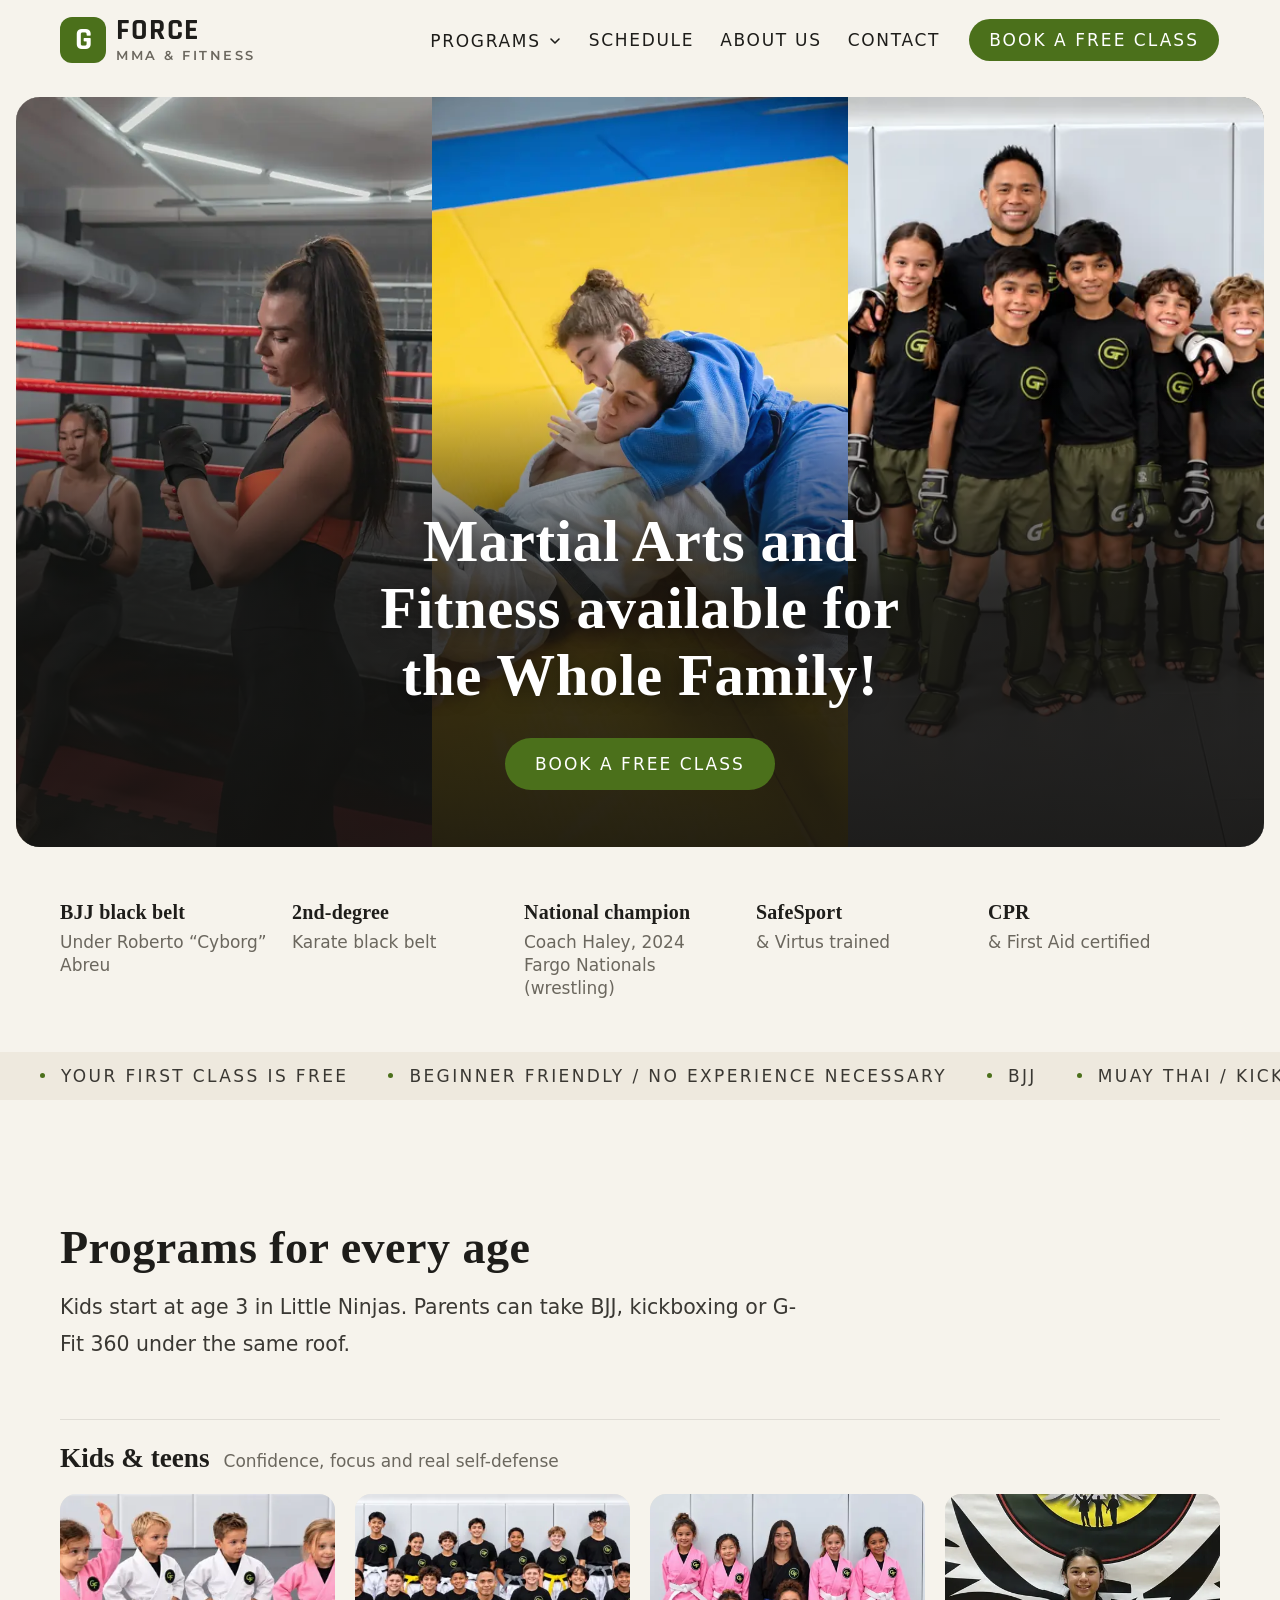
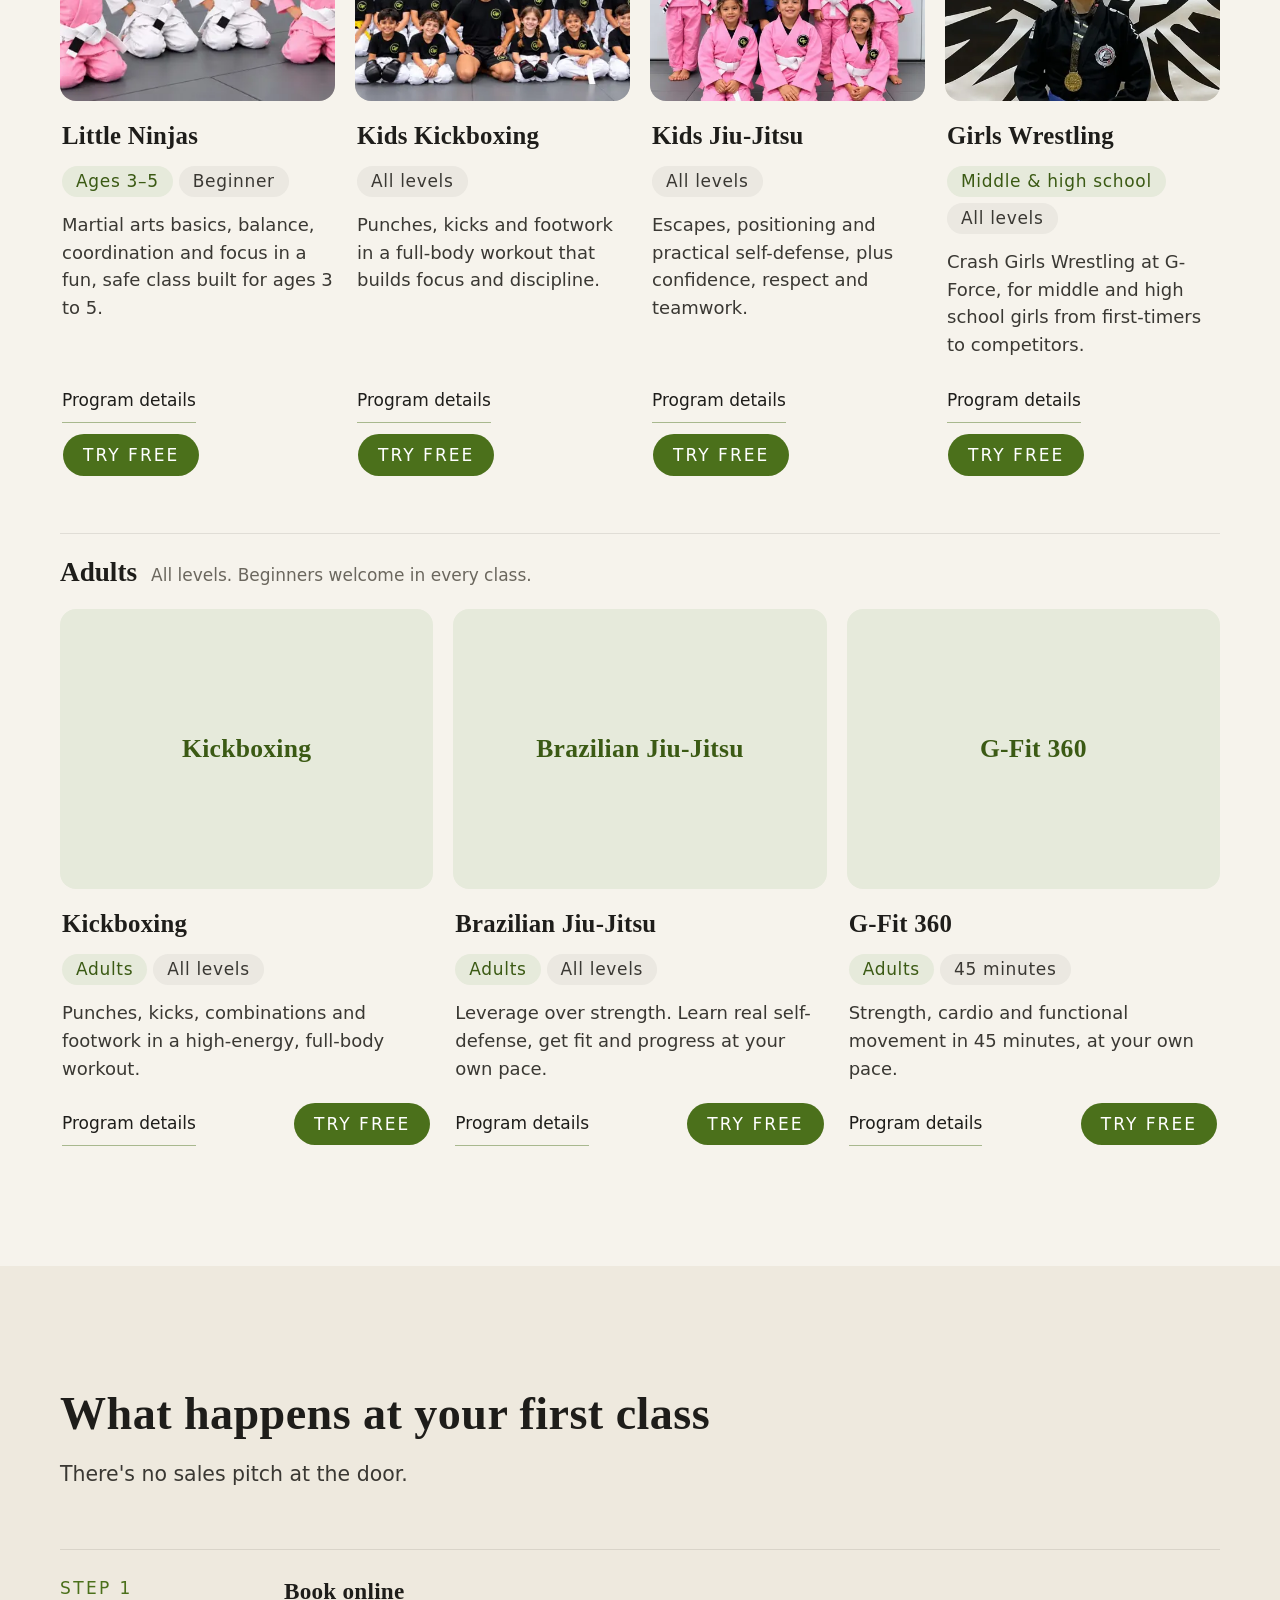
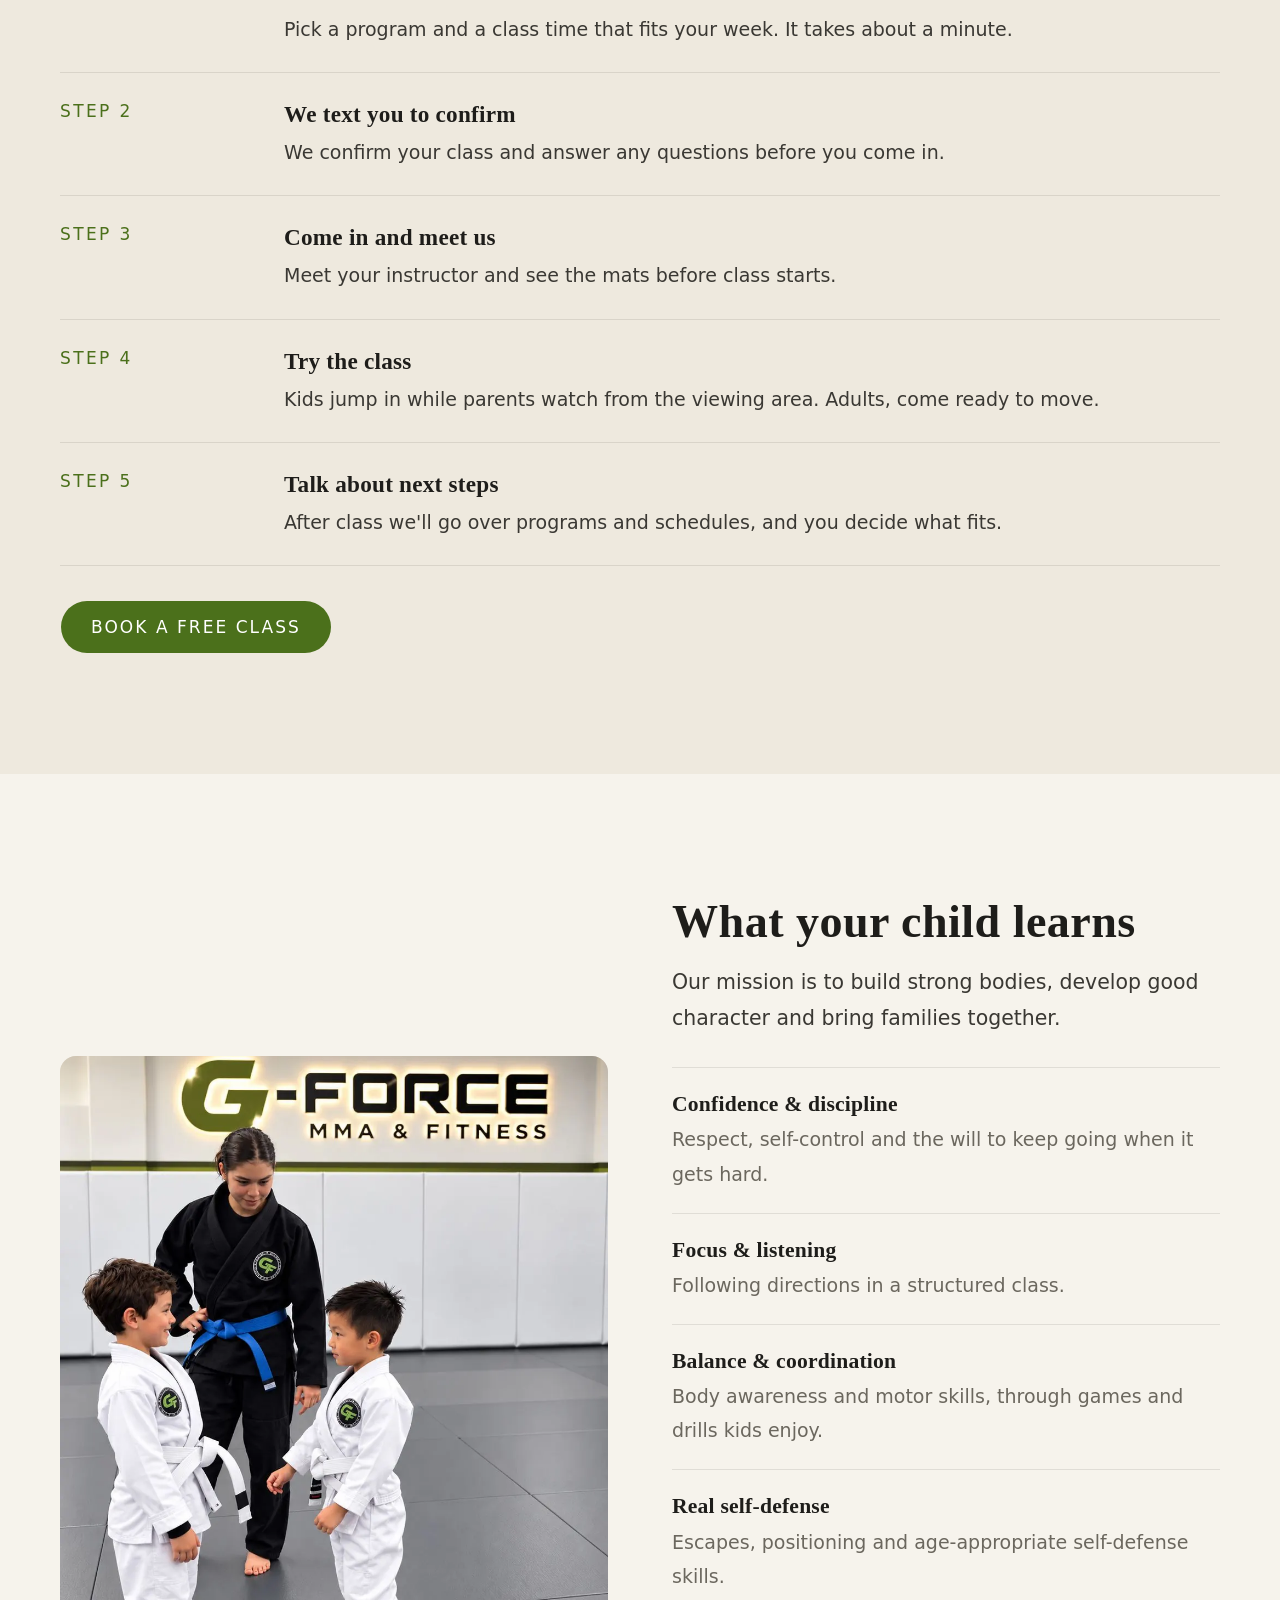
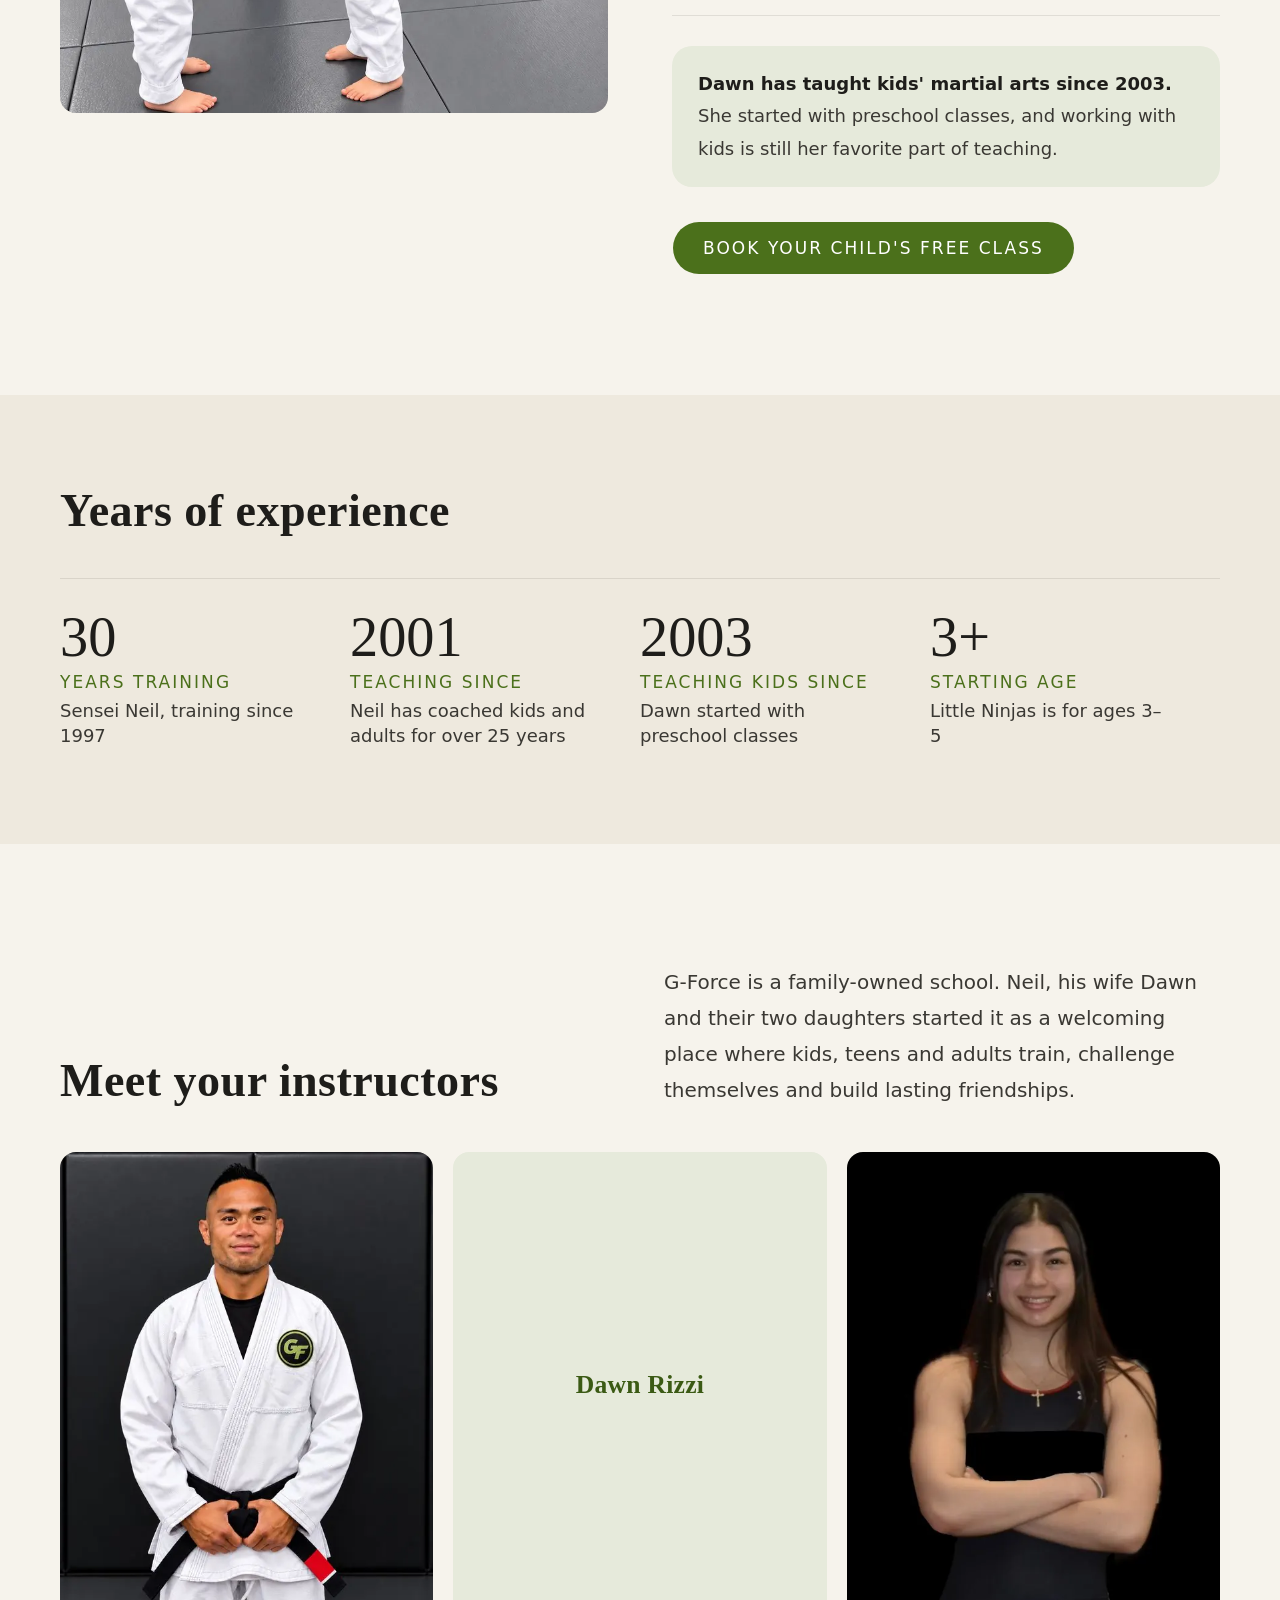
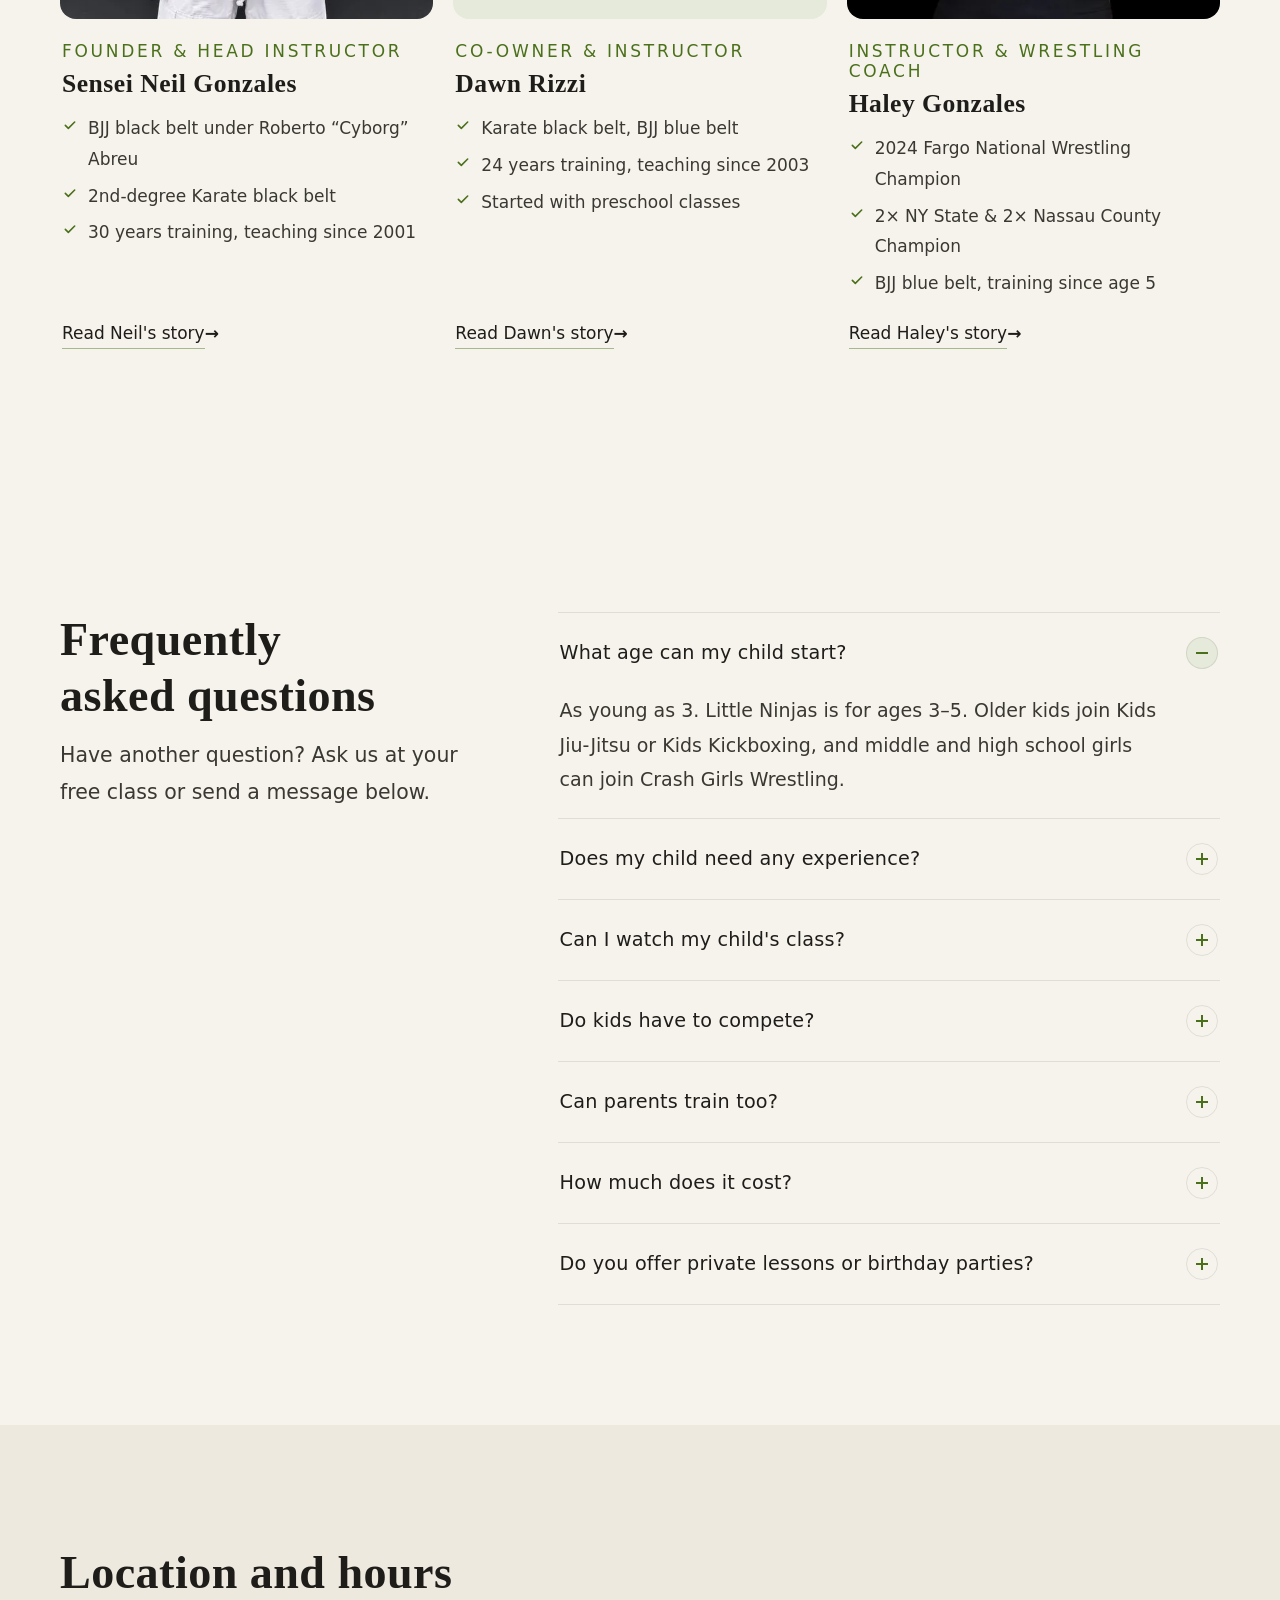
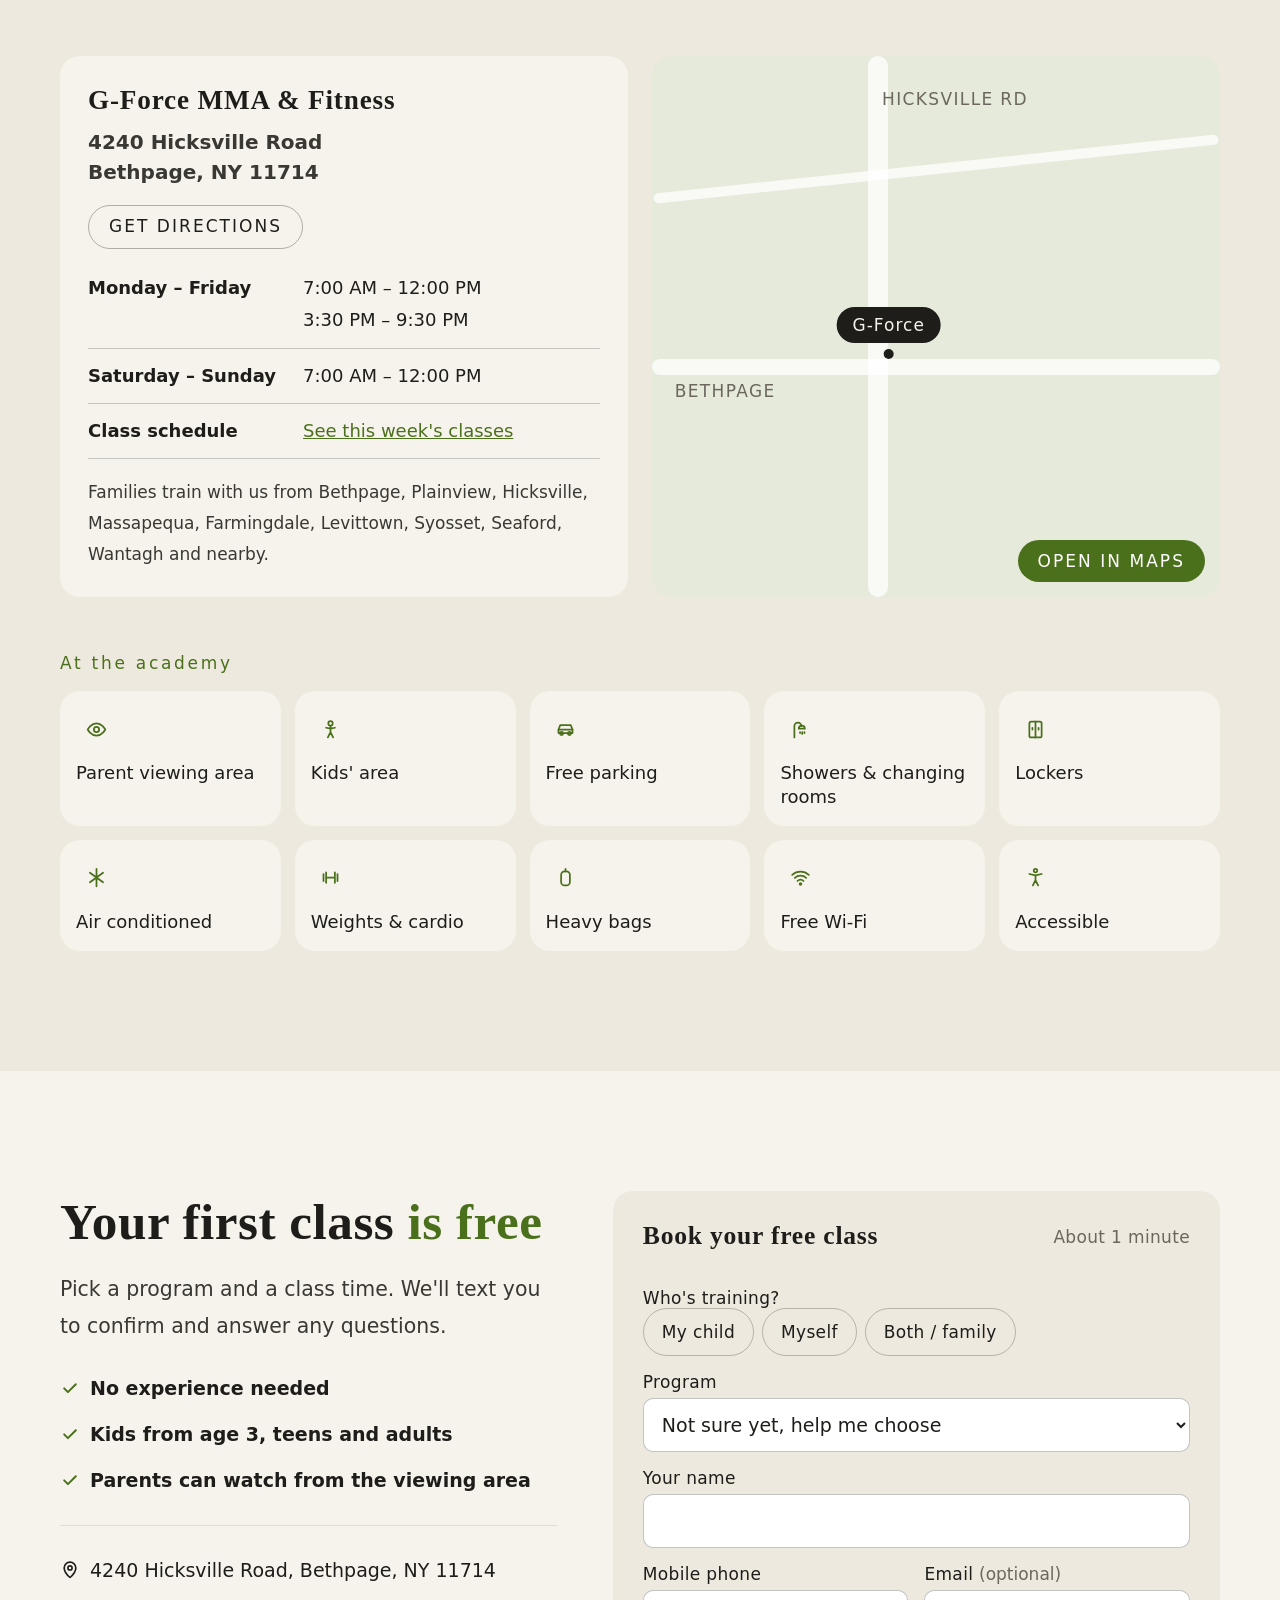
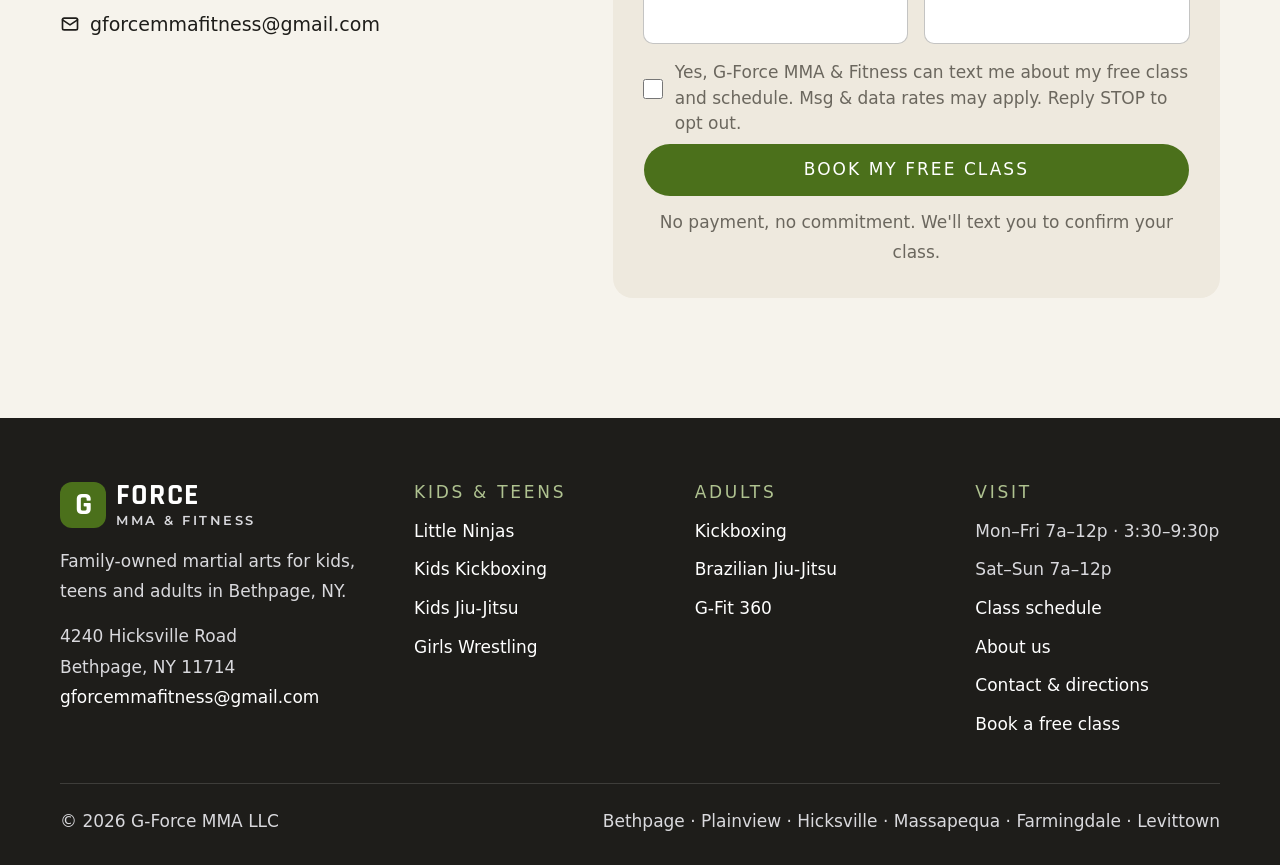
==== index.html @ d7112ade "G-Force soft launch Co-Authored-By: Claude Opus 5.5 <noreply@anthropic.com>" ====
<!doctype html>
<html lang="en"><head><meta charset="utf-8"><meta name="viewport" content="width=device-width,initial-scale=1,viewport-fit=cover">
<meta name="robots" content="noindex,nofollow">
<title>Martial Arts in Bethpage, NY for Kids &amp; Adults | G-Force MMA &amp; Fitness</title>
<meta name="description" content="Family-owned martial arts in Bethpage, NY. Kids&#x27; classes from age 3, girls&#x27; wrestling, and adult BJJ, kickboxing and G-Fit 360. Your first class is free.">
<link rel="canonical" href="https://g-forcemma.com/">
<meta property="og:type" content="website"><meta property="og:site_name" content="G-Force MMA &amp; Fitness">
<meta property="og:title" content="Martial Arts in Bethpage, NY for Kids &amp; Adults | G-Force MMA &amp; Fitness"><meta property="og:description" content="Family-owned martial arts in Bethpage, NY. Kids&#x27; classes from age 3, girls&#x27; wrestling, and adult BJJ, kickboxing and G-Fit 360. Your first class is free.">
<meta property="og:url" content="https://g-forcemma.com/"><meta property="og:image" content="https://g-forcemma.com/img/hero-kids-bjj.jpg">
<meta name="theme-color" content="#0B0B0C">
<link rel="preload" as="image" href="img/hero-family-kids.webp" imagesrcset="img/hero-family-kids-800.webp 800w, img/hero-family-kids.webp 1339w" imagesizes="(max-width: 900px) 100vw, 34vw" fetchpriority="high">
<link rel="preconnect" href="https://fonts.googleapis.com">
<link rel="preconnect" href="https://fonts.gstatic.com" crossorigin>
<link rel="stylesheet" href="https://fonts.googleapis.com/css2?family=Rajdhani:wght@700&family=Montserrat:wght@600&display=swap">
<link rel="preload" href="fonts/zen-kaku-gothic-new-400-latin.woff2" as="font" type="font/woff2" crossorigin>
<link rel="preload" href="fonts/shippori-mincho-600-latin.woff2" as="font" type="font/woff2" crossorigin>
<link rel="stylesheet" href="fonts.css">
<link rel="stylesheet" href="site.css">
<script>
window.GF_CONFIG = {
  formEndpoint: "", mailto: "gforcemmafitness@gmail.com",   // GoHighLevel inbound-webhook URL (or any POST endpoint). Empty = draft mode.
  ga4: "",            // e.g. "G-XXXXXXX"
  metaPixel: ""       // e.g. "123456789012345"
};
window.dataLayer = window.dataLayer || [];
</script>
<script type="application/ld+json">{"@context": "https://schema.org", "@type": "SportsActivityLocation", "@id": "https://g-forcemma.com/#business", "name": "G-Force MMA & Fitness", "legalName": "G-Force MMA LLC", "url": "https://g-forcemma.com/", "email": "gforcemmafitness@gmail.com", "address": {"@type": "PostalAddress", "streetAddress": "4240 Hicksville Road", "addressLocality": "Bethpage", "addressRegion": "NY", "postalCode": "11714", "addressCountry": "US"}, "openingHoursSpecification": [{"@type": "OpeningHoursSpecification", "dayOfWeek": ["Monday", "Tuesday", "Wednesday", "Thursday", "Friday"], "opens": "07:00", "closes": "12:00"}, {"@type": "OpeningHoursSpecification", "dayOfWeek": ["Monday", "Tuesday", "Wednesday", "Thursday", "Friday"], "opens": "15:30", "closes": "21:30"}, {"@type": "OpeningHoursSpecification", "dayOfWeek": ["Saturday", "Sunday"], "opens": "07:00", "closes": "12:00"}], "areaServed": ["Bethpage", "Plainview", "Hicksville", "Massapequa", "Farmingdale", "Levittown", "Syosset", "Seaford", "Wantagh", "Jericho"], "image": "https://g-forcemma.com/img/hero-kids-bjj.jpg", "description": "Family-owned martial arts in Bethpage, NY. Kids' classes from age 3, girls' wrestling, and adult BJJ, kickboxing and G-Fit 360. Your first class is free."}</script>
</head><body>
<a class="skip" href="#top">Skip to content</a>
<svg width="0" height="0" style="position:absolute" aria-hidden="true">
  <defs>
    <symbol id="i-pin" viewBox="0 0 24 24" fill="none" stroke="currentColor" stroke-width="2" stroke-linecap="round" stroke-linejoin="round"><path d="M12 21s-7-6.2-7-11.5A7 7 0 0 1 19 9.5C19 14.8 12 21 12 21z"/><circle cx="12" cy="9.5" r="2.5"/></symbol>
    <symbol id="i-phone" viewBox="0 0 24 24" fill="none" stroke="currentColor" stroke-width="2" stroke-linecap="round" stroke-linejoin="round"><path d="M5 4h4l2 5-2.5 1.5a11 11 0 0 0 5 5L15 13l5 2v4a2 2 0 0 1-2 2A16 16 0 0 1 3 6a2 2 0 0 1 2-2"/></symbol>
    <symbol id="i-check" viewBox="0 0 24 24" fill="none" stroke="currentColor" stroke-width="2.4" stroke-linecap="round" stroke-linejoin="round"><path d="M5 12.5l4.5 4.5L19 7.5"/></symbol>
    <symbol id="i-cam" viewBox="0 0 24 24" fill="none" stroke="currentColor" stroke-width="2" stroke-linecap="round" stroke-linejoin="round"><path d="M4 8h3l2-3h6l2 3h3v11H4z"/><circle cx="12" cy="13" r="3.5"/></symbol>
    <symbol id="i-family" viewBox="0 0 24 24" fill="none" stroke="currentColor" stroke-width="2" stroke-linecap="round" stroke-linejoin="round"><circle cx="7" cy="6" r="2.5"/><circle cx="17" cy="6" r="2.5"/><circle cx="12" cy="12" r="2"/><path d="M3 21v-5a4 4 0 0 1 8 0M13 21v-5a4 4 0 0 1 8 0M9.5 21v-2.5a2.5 2.5 0 0 1 5 0V21"/></symbol>
    <symbol id="i-child" viewBox="0 0 24 24" fill="none" stroke="currentColor" stroke-width="2" stroke-linecap="round" stroke-linejoin="round"><circle cx="12" cy="5" r="2.5"/><path d="M12 8v7M7 10l5 1 5-1M9 21l3-6 3 6"/></symbol>
    <symbol id="i-eye" viewBox="0 0 24 24" fill="none" stroke="currentColor" stroke-width="2" stroke-linecap="round" stroke-linejoin="round"><path d="M2 12s3.6-7 10-7 10 7 10 7-3.6 7-10 7S2 12 2 12z"/><circle cx="12" cy="12" r="3"/></symbol>
    <symbol id="i-car" viewBox="0 0 24 24" fill="none" stroke="currentColor" stroke-width="2" stroke-linecap="round" stroke-linejoin="round"><path d="M4 16v-4l2-5h12l2 5v4z"/><path d="M4 12h16"/><circle cx="7.5" cy="16.5" r="1.8"/><circle cx="16.5" cy="16.5" r="1.8"/></symbol>
    <symbol id="i-shield" viewBox="0 0 24 24" fill="none" stroke="currentColor" stroke-width="2" stroke-linecap="round" stroke-linejoin="round"><path d="M12 3l8 3v6c0 5-3.5 8-8 9-4.5-1-8-4-8-9V6z"/><path d="M8.5 12l2.5 2.5 4.5-5"/></symbol>
    <symbol id="i-target" viewBox="0 0 24 24" fill="none" stroke="currentColor" stroke-width="2" stroke-linecap="round" stroke-linejoin="round"><circle cx="12" cy="12" r="8.5"/><circle cx="12" cy="12" r="4.5"/><circle cx="12" cy="12" r="1"/></symbol>
    <symbol id="i-balance" viewBox="0 0 24 24" fill="none" stroke="currentColor" stroke-width="2" stroke-linecap="round" stroke-linejoin="round"><circle cx="12" cy="4.5" r="2"/><path d="M12 7v7M4 10h16M8 21l4-7 4 7"/></symbol>
    <symbol id="i-star" viewBox="0 0 24 24" fill="none" stroke="currentColor" stroke-width="2" stroke-linecap="round" stroke-linejoin="round"><path d="M12 3.5l2.6 5.3 5.9.9-4.3 4.1 1 5.8L12 16.8l-5.2 2.8 1-5.8-4.3-4.1 5.9-.9z"/></symbol>
    <symbol id="i-shower" viewBox="0 0 24 24" fill="none" stroke="currentColor" stroke-width="2" stroke-linecap="round" stroke-linejoin="round"><path d="M5 21V8a4 4 0 0 1 8 0"/><path d="M10 11h7a0 0 0 0 1 0 0 3.5 3.5 0 0 0-7 0z"/><path d="M11.5 15v1M14 15v2M16.5 15v1"/></symbol>
    <symbol id="i-snow" viewBox="0 0 24 24" fill="none" stroke="currentColor" stroke-width="2" stroke-linecap="round" stroke-linejoin="round"><path d="M12 2v20M4.5 6.5l15 11M19.5 6.5l-15 11"/></symbol>
    <symbol id="i-wifi" viewBox="0 0 24 24" fill="none" stroke="currentColor" stroke-width="2" stroke-linecap="round" stroke-linejoin="round"><path d="M2.5 9a14 14 0 0 1 19 0M5.5 12.5a9.5 9.5 0 0 1 13 0M8.5 16a5 5 0 0 1 7 0"/><circle cx="12" cy="19.5" r="1"/></symbol>
    <symbol id="i-dumbbell" viewBox="0 0 24 24" fill="none" stroke="currentColor" stroke-width="2" stroke-linecap="round" stroke-linejoin="round"><path d="M7 12h10M4 8v8M7 6v12M17 6v12M20 8v8"/></symbol>
    <symbol id="i-bag" viewBox="0 0 24 24" fill="none" stroke="currentColor" stroke-width="2" stroke-linecap="round" stroke-linejoin="round"><path d="M12 2v3"/><rect x="7" y="5" width="10" height="16" rx="4"/></symbol>
    <symbol id="i-lock" viewBox="0 0 24 24" fill="none" stroke="currentColor" stroke-width="2" stroke-linecap="round" stroke-linejoin="round"><rect x="5" y="3" width="14" height="18" rx="2"/><path d="M12 3v18M8.5 10v2M15.5 10v2"/></symbol>
    <symbol id="i-access" viewBox="0 0 24 24" fill="none" stroke="currentColor" stroke-width="2" stroke-linecap="round" stroke-linejoin="round"><circle cx="12" cy="4" r="2"/><path d="M5 8l7 1.5L19 8M12 9.5V15l-3 6M12 15l3 6"/></symbol>
    <symbol id="i-menu" viewBox="0 0 24 24" fill="none" stroke="currentColor" stroke-width="2" stroke-linecap="round"><path d="M4 7h16M4 12h16M4 17h16"/></symbol>
    <symbol id="i-arrow" viewBox="0 0 24 24" fill="none" stroke="currentColor" stroke-width="2.2" stroke-linecap="round" stroke-linejoin="round"><path d="M5 12h14M13 6l6 6-6 6"/></symbol>
  <symbol id="i-chev" viewBox="0 0 24 24" fill="none" stroke="currentColor" stroke-width="2.4" stroke-linecap="round" stroke-linejoin="round"><path d="M6 9l6 6 6-6"/></symbol>
    <symbol id="i-mail" viewBox="0 0 24 24" fill="none" stroke="currentColor" stroke-width="2" stroke-linecap="round" stroke-linejoin="round"><rect x="3" y="5" width="18" height="14" rx="2"/><path d="M3 7l9 6 9-6"/></symbol>
  </defs>
</svg>
<header class="hdr">
  <div class="wrap">
    <a class="logo" href="index.html" aria-label="G-Force MMA &amp; Fitness home">
      <span class="g" aria-hidden="true">G</span>
      <span class="wm"><b>FORCE</b><small>MMA &amp; FITNESS</small></span>
    </a>
    <nav class="nav" aria-label="Main" id="mainnav">
      <div class="dd">
        <button type="button" class="dd-btn" aria-expanded="false">Programs <svg aria-hidden="true"><use href="#i-chev"/></svg></button>
        <div class="dd-menu">
          <div><p class="dd-h">Kids &amp; teens</p><a href="little-ninjas.html">Little Ninjas</a><a href="kids-kickboxing.html">Kids Kickboxing</a><a href="kids-jiu-jitsu.html">Kids Jiu-Jitsu</a><a href="girls-wrestling.html">Girls Wrestling</a></div>
          <div><p class="dd-h">Adults</p><a href="kickboxing.html">Kickboxing</a><a href="jiu-jitsu.html">Brazilian Jiu-Jitsu</a><a href="g-fit-360.html">G-Fit 360</a></div>
        </div>
      </div>
      <a href="schedule.html">Schedule</a><a href="about.html">About Us</a><a href="contact.html">Contact</a>
    </nav>
    <a class="btn btn-primary btn-sm hdr-cta" href="#book">Book a Free Class</a>
    <button class="menu-btn" type="button" aria-label="Open menu" aria-expanded="false" aria-controls="mainnav" id="menuBtn"><svg aria-hidden="true"><use href="#i-menu"/></svg></button>
  </div>
</header>
<main id="top">

<section class="fam-hero" aria-labelledby="h1">
  <div class="fam-panels">
    <div class="photo has-img fam-panel"><picture><source type="image/webp" srcset="img/hero-placeholder-boxing-800.webp 800w, img/hero-placeholder-boxing.webp 1200w" sizes="(max-width: 900px) 50vw, 34vw"><img src="img/hero-placeholder-boxing.jpg" alt="Two women putting on boxing gloves in a boxing ring" style="object-position:center 25%" decoding="async" width="1200" height="1654"></picture></div>
    <div class="photo has-img fam-panel"><picture><source type="image/webp" srcset="img/hero-placeholder-bjj-800.webp 800w, img/hero-placeholder-bjj.webp 1200w" sizes="(max-width: 900px) 50vw, 34vw"><img src="img/hero-placeholder-bjj.jpg" alt="A man and a woman in gis grappling on the mat" style="object-position:center 30%" decoding="async" width="1200" height="1798"></picture></div>
    <div class="photo has-img fam-panel fam-kids"><picture><source type="image/webp" srcset="img/hero-family-kids-800.webp 800w, img/hero-family-kids.webp 1339w" sizes="(max-width: 900px) 100vw, 34vw"><img src="img/hero-family-kids.jpg" alt="Kids in gloves and shin guards lined up with Sensei Neil" fetchpriority="high" decoding="async" width="1339" height="1174"></picture></div>
  </div>
  <div class="fam-copy">
    <h1 id="h1">Martial Arts and Fitness available for the Whole Family!</h1>
    <a class="btn btn-primary" href="#book">Book a free class</a>
  </div>
</section>

<section class="v-cred" aria-label="Instructor credentials">
  <div class="wrap"><ul><li><b>BJJ black belt</b><span>Under Roberto “Cyborg” Abreu</span></li><li><b>2nd-degree</b><span>Karate black belt</span></li><li><b>National champion</b><span>Coach Haley, 2024 Fargo Nationals (wrestling)</span></li><li><b>SafeSport</b><span>&amp; Virtus trained</span></li><li><b>CPR</b><span>&amp; First Aid certified</span></li></ul></div>
</section>
<div class="tick" role="region" aria-label="Highlights"><div class="tick-track"><div class="tick-run"><span class="tick-i">Your First Class is Free</span><span class="tick-i">Beginner Friendly / No Experience Necessary</span><span class="tick-i">BJJ</span><span class="tick-i">Muay Thai / Kickboxing</span><span class="tick-i">Wrestling</span><span class="tick-i">Pre-school Programs</span><span class="tick-i">Self-Defense</span><span class="tick-i">Anti-Bullying</span><span class="tick-i">Family-owned in Bethpage</span><span class="tick-i">4240 Hicksville Road NY</span></div><div class="tick-run" aria-hidden="true"><span class="tick-i">Your First Class is Free</span><span class="tick-i">Beginner Friendly / No Experience Necessary</span><span class="tick-i">BJJ</span><span class="tick-i">Muay Thai / Kickboxing</span><span class="tick-i">Wrestling</span><span class="tick-i">Pre-school Programs</span><span class="tick-i">Self-Defense</span><span class="tick-i">Anti-Bullying</span><span class="tick-i">Family-owned in Bethpage</span><span class="tick-i">4240 Hicksville Road NY</span></div></div></div>

<section id="programs" aria-labelledby="programs-h">
  <div class="wrap">
    <div class="sec-head"><h2 id="programs-h">Programs for every age</h2>
      <p class="lede">Kids start at age 3 in Little Ninjas. Parents can take BJJ, kickboxing or G-Fit 360 under the same roof.</p></div>
    <div class="group-h" id="kids"><h3>Kids &amp; teens</h3><p>Confidence, focus and real self-defense</p></div>
    <div class="grid g4"><article class="card">
  <a class="card-media" href="little-ninjas.html" tabindex="-1" aria-hidden="true"><div class="photo has-img "><picture><source type="image/webp" srcset="img/little-ninjas-480.webp 480w, img/little-ninjas.webp 900w" sizes="(max-width: 600px) 100vw, (max-width: 1080px) 50vw, 25vw"><img src="img/little-ninjas.jpg" alt="Little Ninjas students, ages 3 to 5, kneeling on the mat" style="object-position:center" loading="lazy" decoding="async" width="900" height="528"></picture></div></a>
  <div class="body">
    <h3 class="card-h"><a href="little-ninjas.html">Little Ninjas</a></h3>
    <div class="chips"><span class="chip">Ages 3–5</span><span class="chip alt">Beginner</span></div>
    <p>Martial arts basics, balance, coordination and focus in a fun, safe class built for ages 3 to 5.</p>
    <div class="cfoot"><a class="more" href="little-ninjas.html">Program details</a><a class="btn btn-primary btn-sm" href="#book" data-program="little-ninjas">Try free</a></div>
  </div>
</article><article class="card">
  <a class="card-media" href="kids-kickboxing.html" tabindex="-1" aria-hidden="true"><div class="photo has-img "><picture><source type="image/webp" srcset="img/kids-kickboxing-480.webp 480w, img/kids-kickboxing.webp 800w" sizes="(max-width: 600px) 100vw, (max-width: 1080px) 50vw, 25vw"><img src="img/kids-kickboxing.jpg" alt="Kids kickboxing class with gloves, posing with their instructors" style="object-position:center" loading="lazy" decoding="async" width="800" height="505"></picture></div></a>
  <div class="body">
    <h3 class="card-h"><a href="kids-kickboxing.html">Kids Kickboxing</a></h3>
    <div class="chips"><span class="chip alt">All levels</span></div>
    <p>Punches, kicks and footwork in a full-body workout that builds focus and discipline.</p>
    <div class="cfoot"><a class="more" href="kids-kickboxing.html">Program details</a><a class="btn btn-primary btn-sm" href="#book" data-program="kids-kickboxing">Try free</a></div>
  </div>
</article><article class="card">
  <a class="card-media" href="kids-jiu-jitsu.html" tabindex="-1" aria-hidden="true"><div class="photo has-img "><picture><source type="image/webp" srcset="img/kids-jiu-jitsu-480.webp 480w, img/kids-jiu-jitsu.webp 800w" sizes="(max-width: 600px) 100vw, (max-width: 1080px) 50vw, 25vw"><img src="img/kids-jiu-jitsu.jpg" alt="Girls&#x27; kids jiu-jitsu class in pink gis with their instructor" style="object-position:center 35%" loading="lazy" decoding="async" width="800" height="756"></picture></div></a>
  <div class="body">
    <h3 class="card-h"><a href="kids-jiu-jitsu.html">Kids Jiu-Jitsu</a></h3>
    <div class="chips"><span class="chip alt">All levels</span></div>
    <p>Escapes, positioning and practical self-defense, plus confidence, respect and teamwork.</p>
    <div class="cfoot"><a class="more" href="kids-jiu-jitsu.html">Program details</a><a class="btn btn-primary btn-sm" href="#book" data-program="kids-jiu-jitsu">Try free</a></div>
  </div>
</article><article class="card">
  <a class="card-media" href="girls-wrestling.html" tabindex="-1" aria-hidden="true"><div class="photo has-img "><picture><source type="image/webp" srcset="img/haley-medal-480.webp 480w, img/haley-medal.webp 800w" sizes="(max-width: 600px) 100vw, (max-width: 1080px) 50vw, 25vw"><img src="img/haley-medal.jpg" alt="Haley Gonzales with her medal at the BJJ Pride championship" style="object-position:center 30%" loading="lazy" decoding="async" width="800" height="935"></picture></div></a>
  <div class="body">
    <h3 class="card-h"><a href="girls-wrestling.html">Girls Wrestling</a></h3>
    <div class="chips"><span class="chip">Middle &amp; high school</span><span class="chip alt">All levels</span></div>
    <p>Crash Girls Wrestling at G-Force, for middle and high school girls from first-timers to competitors.</p>
    <div class="cfoot"><a class="more" href="girls-wrestling.html">Program details</a><a class="btn btn-primary btn-sm" href="#book" data-program="girls-wrestling">Try free</a></div>
  </div>
</article></div>
    <div class="group-h adults" id="adults"><h3>Adults</h3><p>All levels. Beginners welcome in every class.</p></div>
    <div class="grid g3"><article class="card">
  <a class="card-media" href="kickboxing.html" tabindex="-1" aria-hidden="true"><div class="photo need " role="img" aria-label="Adult kickboxing class"><span class="ph-name" aria-hidden="true">Kickboxing</span></div></a>
  <div class="body">
    <h3 class="card-h"><a href="kickboxing.html">Kickboxing</a></h3>
    <div class="chips"><span class="chip">Adults</span><span class="chip alt">All levels</span></div>
    <p>Punches, kicks, combinations and footwork in a high-energy, full-body workout.</p>
    <div class="cfoot"><a class="more" href="kickboxing.html">Program details</a><a class="btn btn-primary btn-sm" href="#book" data-program="kickboxing">Try free</a></div>
  </div>
</article><article class="card">
  <a class="card-media" href="jiu-jitsu.html" tabindex="-1" aria-hidden="true"><div class="photo need " role="img" aria-label="Adult Brazilian jiu-jitsu class"><span class="ph-name" aria-hidden="true">Brazilian Jiu-Jitsu</span></div></a>
  <div class="body">
    <h3 class="card-h"><a href="jiu-jitsu.html">Brazilian Jiu-Jitsu</a></h3>
    <div class="chips"><span class="chip">Adults</span><span class="chip alt">All levels</span></div>
    <p>Leverage over strength. Learn real self-defense, get fit and progress at your own pace.</p>
    <div class="cfoot"><a class="more" href="jiu-jitsu.html">Program details</a><a class="btn btn-primary btn-sm" href="#book" data-program="jiu-jitsu">Try free</a></div>
  </div>
</article><article class="card">
  <a class="card-media" href="g-fit-360.html" tabindex="-1" aria-hidden="true"><div class="photo need " role="img" aria-label="G-Fit 360 class"><span class="ph-name" aria-hidden="true">G-Fit 360</span></div></a>
  <div class="body">
    <h3 class="card-h"><a href="g-fit-360.html">G-Fit 360</a></h3>
    <div class="chips"><span class="chip">Adults</span><span class="chip alt">45 minutes</span></div>
    <p>Strength, cardio and functional movement in 45 minutes, at your own pace.</p>
    <div class="cfoot"><a class="more" href="g-fit-360.html">Program details</a><a class="btn btn-primary btn-sm" href="#book" data-program="g-fit-360">Try free</a></div>
  </div>
</article></div>
  </div>
</section>

<section class="v-ink" aria-labelledby="first-h">
  <div class="wrap">
    <div class="sec-head"><h2 id="first-h">What happens at your first class</h2>
      <p class="lede">There's no sales pitch at the door.</p></div>
    <ol class="tl"><li><span class="tl-k">Step 1</span><div><h3>Book online</h3><p>Pick a program and a class time that fits your week. It takes about a minute.</p></div></li><li><span class="tl-k">Step 2</span><div><h3>We text you to confirm</h3><p>We confirm your class and answer any questions before you come in.</p></div></li><li><span class="tl-k">Step 3</span><div><h3>Come in and meet us</h3><p>Meet your instructor and see the mats before class starts.</p></div></li><li><span class="tl-k">Step 4</span><div><h3>Try the class</h3><p>Kids jump in while parents watch from the viewing area. Adults, come ready to move.</p></div></li><li><span class="tl-k">Step 5</span><div><h3>Talk about next steps</h3><p>After class we'll go over programs and schedules, and you decide what fits.</p></div></li></ol>
    <div class="ctas"><a class="btn btn-primary" href="#book">Book a Free Class</a></div>
  </div>
</section>

<section aria-labelledby="parents-h">
  <div class="wrap split">
    <div class="photo has-img framed"><picture><source type="image/webp" srcset="img/hero-kids-bjj-480.webp 480w, img/hero-kids-bjj.webp 1000w" sizes="(max-width: 900px) 100vw, 50vw"><img src="img/hero-kids-bjj.jpg" alt="Haley Gonzales coaching two young students in white gis" style="object-position:center 12%" loading="lazy" decoding="async" width="1000" height="1333"></picture></div>
    <div>
      <div class="sec-head" style="margin-bottom:0"><h2 id="parents-h">What your child learns</h2>
        <p class="lede">Our mission is to build strong bodies, develop good character and bring families together.</p></div>
      <ul class="oc"><li><div><h3>Confidence &amp; discipline</h3><p>Respect, self-control and the will to keep going when it gets hard.</p></div></li><li><div><h3>Focus &amp; listening</h3><p>Following directions in a structured class.</p></div></li><li><div><h3>Balance &amp; coordination</h3><p>Body awareness and motor skills, through games and drills kids enjoy.</p></div></li><li><div><h3>Real self-defense</h3><p>Escapes, positioning and age-appropriate self-defense skills.</p></div></li></ul>
      <p class="callout"><b>Dawn has taught kids' martial arts since 2003.</b> She started with preschool classes, and working with kids is still her favorite part of teaching.</p>
      <div class="ctas"><a class="btn btn-primary" href="#book" data-who="child">Book Your Child's Free Class</a></div>
    </div>
  </div>
</section>

<section class="v-ink v-nums" aria-labelledby="nums-h">
  <div class="wrap">
    <div class="nums-head"><h2 id="nums-h">Years of experience</h2></div>
    <ul class="nums"><li><b>30</b><span class="nk">years training</span><span>Sensei Neil, training since 1997</span></li><li><b>2001</b><span class="nk">teaching since</span><span>Neil has coached kids and adults for over 25 years</span></li><li><b>2003</b><span class="nk">teaching kids since</span><span>Dawn started with preschool classes</span></li><li><b>3+</b><span class="nk">starting age</span><span>Little Ninjas is for ages 3–5</span></li></ul>
  </div>
</section>

<section id="family" aria-labelledby="family-h">
  <div class="wrap">
    <div class="family-intro">
      <div class="sec-head"><h2 id="family-h">Meet your instructors</h2></div>
      <p class="story">G-Force is a family-owned school. Neil, his wife Dawn and their two daughters started it as a welcoming place where kids, teens and adults train, challenge themselves and build lasting friendships.</p>
    </div>
    <div class="grid g3"><article class="inst"><div class="photo has-img"><picture><source type="image/webp" srcset="img/neil-gonzales-480.webp 480w, img/neil-gonzales.webp 700w" sizes="(max-width: 900px) 100vw, 50vw"><img src="img/neil-gonzales.jpg" alt="Sensei Neil Gonzales in his gi and black belt" style="object-position:center 20%" loading="lazy" width="700" height="700"></picture></div><div class="body"><p class="role">Founder &amp; Head Instructor</p><h3>Sensei Neil Gonzales</h3><ul><li><svg aria-hidden="true"><use href="#i-check"/></svg><span>BJJ black belt under Roberto “Cyborg” Abreu</span></li><li><svg aria-hidden="true"><use href="#i-check"/></svg><span>2nd-degree Karate black belt</span></li><li><svg aria-hidden="true"><use href="#i-check"/></svg><span>30 years training, teaching since 2001</span></li></ul>
<a class="more" href="about.html#neil"><span>Read Neil's story</span> →</a></div></article><article class="inst"><div class="photo need" role="img" aria-label="Dawn Rizzi"><span class="ph-name" aria-hidden="true">Dawn Rizzi</span></div><div class="body"><p class="role">Co-Owner &amp; Instructor</p><h3>Dawn Rizzi</h3><ul><li><svg aria-hidden="true"><use href="#i-check"/></svg><span>Karate black belt, BJJ blue belt</span></li><li><svg aria-hidden="true"><use href="#i-check"/></svg><span>24 years training, teaching since 2003</span></li><li><svg aria-hidden="true"><use href="#i-check"/></svg><span>Started with preschool classes</span></li></ul>
<a class="more" href="about.html#dawn"><span>Read Dawn's story</span> →</a></div></article><article class="inst"><div class="photo has-img"><picture><source type="image/webp" srcset="img/haley-gonzales-480.webp 480w, img/haley-gonzales.webp 700w" sizes="(max-width: 900px) 100vw, 50vw"><img src="img/haley-gonzales.jpg" alt="Haley Gonzales, instructor and wrestling coach" style="object-position:center 20%" loading="lazy" width="700" height="761"></picture></div><div class="body"><p class="role">Instructor &amp; Wrestling Coach</p><h3>Haley Gonzales</h3><ul><li><svg aria-hidden="true"><use href="#i-check"/></svg><span>2024 Fargo National Wrestling Champion</span></li><li><svg aria-hidden="true"><use href="#i-check"/></svg><span>2× NY State &amp; 2× Nassau County Champion</span></li><li><svg aria-hidden="true"><use href="#i-check"/></svg><span>BJJ blue belt, training since age 5</span></li></ul>
<a class="more" href="about.html#haley"><span>Read Haley's story</span> →</a></div></article></div>
  </div>
</section>





<section id="faq" aria-labelledby="faq-h">
  <div class="wrap faq-grid">
    <div class="sec-head"><h2 id="faq-h">Frequently asked questions</h2>
      <p class="lede">Have another question? Ask us at your free class or send a message below.</p></div>
    <div class="faq">
        <details open><summary>What age can my child start?<span class="pm" aria-hidden="true"></span></summary><div class="a">As young as 3. Little Ninjas is for ages 3–5. Older kids join Kids Jiu-Jitsu or Kids Kickboxing, and middle and high school girls can join Crash Girls Wrestling.</div></details>
        <details><summary>Does my child need any experience?<span class="pm" aria-hidden="true"></span></summary><div class="a">No. Every program welcomes beginners. Kids start with the basics and progress at their own pace.</div></details>
        <details><summary>Can I watch my child's class?<span class="pm" aria-hidden="true"></span></summary><div class="a">Yes. We have a parent viewing area and a kids' area for siblings.</div></details>
        <details><summary>Do kids have to compete?<span class="pm" aria-hidden="true"></span></summary><div class="a">No. Competition training is there for kids who want it. It's always their choice.</div></details>
        <details><summary>Can parents train too?<span class="pm" aria-hidden="true"></span></summary><div class="a">Yes. Adults can take Brazilian Jiu-Jitsu, Kickboxing or our 45-minute G-Fit 360. All levels are welcome, including first-timers.</div></details>
        <details><summary>How much does it cost?<span class="pm" aria-hidden="true"></span></summary><div class="a">It depends on the program and how often you train. Your first class is free, and we'll go over options in person afterward.</div></details>
        <details><summary>Do you offer private lessons or birthday parties?<span class="pm" aria-hidden="true"></span></summary><div class="a">Yes, both. We also run after-school programs, seminars and corporate workshops. Ask us for details.</div></details>
      </div>
  </div>
</section>

<section id="visit" class="v-ink" aria-labelledby="visit-h">
  <div class="wrap">
    <div class="sec-head"><h2 id="visit-h">Location and hours</h2></div>
    <div class="loc">
        <div class="loc-card">
          <h3>G-Force MMA &amp; Fitness</h3>
          <p class="addr">4240 Hicksville Road<br>Bethpage, NY 11714</p>
          <div class="row">
            <a class="btn btn-secondary btn-sm" href="https://www.google.com/maps/search/?api=1&amp;query=4240+Hicksville+Road+Bethpage+NY+11714" target="_blank" rel="noopener">Get Directions</a>
           
          </div>
          <table class="hours">
            <caption class="sr">Hours</caption>
            <tbody>
              <tr><th scope="row">Monday&nbsp;– Friday</th><td>7:00 AM – 12:00 PM<br>3:30 PM – 9:30 PM</td></tr>
              <tr><th scope="row">Saturday&nbsp;– Sunday</th><td>7:00 AM – 12:00 PM</td></tr>
              <tr><th scope="row">Class schedule</th><td><a href="schedule.html">See this week's classes</a></td></tr>
            </tbody>
          </table>
          <p class="towns">Families train with us from Bethpage, Plainview, Hicksville, Massapequa, Farmingdale, Levittown, Syosset, Seaford, Wantagh and nearby.</p>
        </div>
        <div class="map" role="img" aria-label="Map showing G-Force at 4240 Hicksville Road, Bethpage">
          <span class="road r1"></span><span class="road r2"></span><span class="road r3"></span>
          <span class="lbl" style="left:40.5%;top:6%">Hicksville Rd</span>
          <span class="lbl" style="left:4%;top:60%">Bethpage</span>
          <div class="pin"><span>G-Force</span><i></i></div>
          <a class="btn btn-primary btn-sm open" href="https://www.google.com/maps/search/?api=1&amp;query=4240+Hicksville+Road+Bethpage+NY+11714" target="_blank" rel="noopener">Open in Maps</a>
        </div>
      </div>
    <h3 class="amen-h">At the academy</h3>
    <ul class="amen">
        <li><span class="ic"><svg aria-hidden="true"><use href="#i-eye"/></svg></span><b>Parent viewing area</b></li>
        <li><span class="ic"><svg aria-hidden="true"><use href="#i-child"/></svg></span><b>Kids' area</b></li>
        <li><span class="ic"><svg aria-hidden="true"><use href="#i-car"/></svg></span><b>Free parking</b></li>
        <li><span class="ic"><svg aria-hidden="true"><use href="#i-shower"/></svg></span><b>Showers &amp; changing rooms</b></li>
        <li><span class="ic"><svg aria-hidden="true"><use href="#i-lock"/></svg></span><b>Lockers</b></li>
        <li><span class="ic"><svg aria-hidden="true"><use href="#i-snow"/></svg></span><b>Air conditioned</b></li>
        <li><span class="ic"><svg aria-hidden="true"><use href="#i-dumbbell"/></svg></span><b>Weights &amp; cardio</b></li>
        <li><span class="ic"><svg aria-hidden="true"><use href="#i-bag"/></svg></span><b>Heavy bags</b></li>
        <li><span class="ic"><svg aria-hidden="true"><use href="#i-wifi"/></svg></span><b>Free Wi-Fi</b></li>
        <li><span class="ic"><svg aria-hidden="true"><use href="#i-access"/></svg></span><b>Accessible</b></li>
      </ul>
  </div>
</section>

<section id="book" class="book" aria-labelledby="book-h">
  <div class="wrap">
    <div class="book-copy">
      
      <h2 id="book-h">Your first class <mark class="vm">is free</mark></h2>
      <p class="lede">Pick a program and a class time. We'll text you to confirm and answer any questions.</p>
      <ul class="why">
        <li><svg aria-hidden="true"><use href="#i-check"/></svg>No experience needed</li>
        <li><svg aria-hidden="true"><use href="#i-check"/></svg>Kids from age 3, teens and adults</li>
        <li><svg aria-hidden="true"><use href="#i-check"/></svg>Parents can watch from the viewing area</li>
      </ul>
      <div class="book-contact">
        <a href="https://www.google.com/maps/search/?api=1&amp;query=4240+Hicksville+Road+Bethpage+NY+11714" target="_blank" rel="noopener"><svg aria-hidden="true"><use href="#i-pin"/></svg>4240 Hicksville Road, Bethpage, NY 11714</a>
        
        <a href="mailto:gforcemmafitness@gmail.com"><svg aria-hidden="true"><use href="#i-mail"/></svg>gforcemmafitness@gmail.com</a>
      </div>
    </div>
    <form class="form" id="book-form" novalidate aria-labelledby="form-h">
      <div class="form-top"><h3 id="form-h">Book your free class</h3><span class="tag">About 1 minute</span></div>
      <div class="fgrid">
        <fieldset class="fld full"><legend>Who's training?</legend>
          <div class="seg">
            <label><input type="radio" name="who" value="child"><span>My child</span></label>
            <label><input type="radio" name="who" value="me"><span>Myself</span></label>
            <label><input type="radio" name="who" value="family"><span>Both / family</span></label>
          </div>
        </fieldset>
        <div class="fld full" id="b-age-wrap" hidden><label for="b-age">Child's age</label><input id="b-age" name="child_age" inputmode="numeric" autocomplete="off"></div>
        <div class="fld full"><label for="b-prog">Program</label><select id="b-prog" name="program"><option value="">Not sure yet, help me choose</option><optgroup label="Kids &amp; teens"><option value="little-ninjas">Little Ninjas (3–5)</option><option value="kids-kickboxing">Kids Kickboxing</option><option value="kids-jiu-jitsu">Kids Jiu-Jitsu</option><option value="girls-wrestling">Girls Wrestling</option></optgroup><optgroup label="Adults"><option value="kickboxing">Kickboxing</option><option value="jiu-jitsu">Brazilian Jiu-Jitsu</option><option value="g-fit-360">G-Fit 360</option></optgroup></select></div>
        <fieldset class="fld full" id="slot-wrap" hidden><legend>Pick a class to try</legend>
          <p class="slot-note" id="slot-note" hidden></p>
          <div class="slots" id="slots"></div>
        </fieldset>
        <div class="fld full"><label for="b-name">Your name</label><input id="b-name" name="name" autocomplete="name" required></div>
        <div class="fld"><label for="b-phone">Mobile phone</label><input id="b-phone" name="phone" type="tel" autocomplete="tel" inputmode="tel" required></div>
        <div class="fld"><label for="b-email">Email <span class="opt">(optional)</span></label><input id="b-email" name="email" type="email" autocomplete="email"></div>
        <label class="consent fld full" for="b-sms"><input type="checkbox" id="b-sms" name="sms_consent" value="yes"><span>Yes, G-Force MMA &amp; Fitness can text me about my free class and schedule. Msg &amp; data rates may apply. Reply STOP to opt out.</span></label>
      </div>
      <button class="btn btn-primary" type="submit">Book My Free Class</button>
      <p class="after">No payment, no commitment. We'll text you to confirm your class.</p>
      <div id="book-msg" class="form-msg" role="status" aria-live="polite" hidden></div>
    </form>
  </div>
</section>

</main>
<footer class="foot">
  <div class="wrap">
    <div class="cols">
      <div>
        <a class="logo" href="index.html" aria-label="G-Force MMA & Fitness home"><span class="g" aria-hidden="true">G</span><span class="wm"><b>FORCE</b><small>MMA &amp; FITNESS</small></span></a>
        <p style="margin-top:18px;max-width:34ch">Family-owned martial arts for kids, teens and adults in Bethpage, NY.</p>
        <p style="margin-top:14px">4240 Hicksville Road<br>Bethpage, NY 11714<br><a href="mailto:gforcemmafitness@gmail.com">gforcemmafitness@gmail.com</a></p>
      </div>
      <div>
        <h4>Kids &amp; teens</h4>
        <ul><li><a href="little-ninjas.html">Little Ninjas</a></li><li><a href="kids-kickboxing.html">Kids Kickboxing</a></li><li><a href="kids-jiu-jitsu.html">Kids Jiu-Jitsu</a></li><li><a href="girls-wrestling.html">Girls Wrestling</a></li></ul>
      </div>
      <div>
        <h4>Adults</h4>
        <ul><li><a href="kickboxing.html">Kickboxing</a></li><li><a href="jiu-jitsu.html">Brazilian Jiu-Jitsu</a></li><li><a href="g-fit-360.html">G-Fit 360</a></li></ul>
      </div>
      <div>
        <h4>Visit</h4>
        <ul><li>Mon–Fri 7a–12p · 3:30–9:30p</li><li>Sat–Sun 7a–12p</li><li><a href="schedule.html">Class schedule</a></li><li><a href="about.html">About us</a></li><li><a href="contact.html">Contact &amp; directions</a></li><li><a href="#book">Book a free class</a></li></ul>
      </div>
    </div>
    <div class="base">
      <span><span class="belt" aria-hidden="true"><span class="tip"><i></i><i></i><i></i><i></i></span></span>© 2026 G-Force MMA LLC</span>
      <span>Bethpage · Plainview · Hicksville · Massapequa · Farmingdale · Levittown</span>
    </div>
  </div>
</footer>
<div class="mcta">
  <a class="btn btn-primary" href="#book">Book a Free Class</a>
  <a class="call" href="mailto:gforcemmafitness@gmail.com" aria-label="Email G-Force"><svg aria-hidden="true"><use href="#i-mail"/></svg></a>
<script src="schedule-data.js"></script>
<script src="site.js"></script>
<script src="booking.js" defer></script>

</body></html>
---- fonts.css ----
/* Self-hosted Latin subsets of Shippori Mincho and Zen Kaku Gothic New (SIL OFL 1.1, via Google Fonts). */
@font-face{font-family:'Shippori Mincho';font-style:normal;font-weight:500;font-display:swap;src:url(fonts/shippori-mincho-500-latin-ext.woff2) format('woff2');unicode-range:U+0100-02BA, U+02BD-02C5, U+02C7-02CC, U+02CE-02D7, U+02DD-02FF, U+0304, U+0308, U+0329, U+1D00-1DBF, U+1E00-1E9F, U+1EF2-1EFF, U+2020, U+20A0-20AB, U+20AD-20C4, U+2113, U+2C60-2C7F, U+A720-A7FF}
@font-face{font-family:'Shippori Mincho';font-style:normal;font-weight:500;font-display:swap;src:url(fonts/shippori-mincho-500-latin.woff2) format('woff2');unicode-range:U+0000-00FF, U+0131, U+0152-0153, U+02BB-02BC, U+02C6, U+02DA, U+02DC, U+0304, U+0308, U+0329, U+2000-206F, U+20AC, U+2122, U+2191, U+2193, U+2212, U+2215, U+FEFF, U+FFFD}
@font-face{font-family:'Shippori Mincho';font-style:normal;font-weight:600;font-display:swap;src:url(fonts/shippori-mincho-600-latin-ext.woff2) format('woff2');unicode-range:U+0100-02BA, U+02BD-02C5, U+02C7-02CC, U+02CE-02D7, U+02DD-02FF, U+0304, U+0308, U+0329, U+1D00-1DBF, U+1E00-1E9F, U+1EF2-1EFF, U+2020, U+20A0-20AB, U+20AD-20C4, U+2113, U+2C60-2C7F, U+A720-A7FF}
@font-face{font-family:'Shippori Mincho';font-style:normal;font-weight:600;font-display:swap;src:url(fonts/shippori-mincho-600-latin.woff2) format('woff2');unicode-range:U+0000-00FF, U+0131, U+0152-0153, U+02BB-02BC, U+02C6, U+02DA, U+02DC, U+0304, U+0308, U+0329, U+2000-206F, U+20AC, U+2122, U+2191, U+2193, U+2212, U+2215, U+FEFF, U+FFFD}
@font-face{font-family:'Shippori Mincho';font-style:normal;font-weight:700;font-display:swap;src:url(fonts/shippori-mincho-700-latin-ext.woff2) format('woff2');unicode-range:U+0100-02BA, U+02BD-02C5, U+02C7-02CC, U+02CE-02D7, U+02DD-02FF, U+0304, U+0308, U+0329, U+1D00-1DBF, U+1E00-1E9F, U+1EF2-1EFF, U+2020, U+20A0-20AB, U+20AD-20C4, U+2113, U+2C60-2C7F, U+A720-A7FF}
@font-face{font-family:'Shippori Mincho';font-style:normal;font-weight:700;font-display:swap;src:url(fonts/shippori-mincho-700-latin.woff2) format('woff2');unicode-range:U+0000-00FF, U+0131, U+0152-0153, U+02BB-02BC, U+02C6, U+02DA, U+02DC, U+0304, U+0308, U+0329, U+2000-206F, U+20AC, U+2122, U+2191, U+2193, U+2212, U+2215, U+FEFF, U+FFFD}
@font-face{font-family:'Zen Kaku Gothic New';font-style:normal;font-weight:400;font-display:swap;src:url(fonts/zen-kaku-gothic-new-400-latin-ext.woff2) format('woff2');unicode-range:U+0100-02BA, U+02BD-02C5, U+02C7-02CC, U+02CE-02D7, U+02DD-02FF, U+0304, U+0308, U+0329, U+1D00-1DBF, U+1E00-1E9F, U+1EF2-1EFF, U+2020, U+20A0-20AB, U+20AD-20C4, U+2113, U+2C60-2C7F, U+A720-A7FF}
@font-face{font-family:'Zen Kaku Gothic New';font-style:normal;font-weight:400;font-display:swap;src:url(fonts/zen-kaku-gothic-new-400-latin.woff2) format('woff2');unicode-range:U+0000-00FF, U+0131, U+0152-0153, U+02BB-02BC, U+02C6, U+02DA, U+02DC, U+0304, U+0308, U+0329, U+2000-206F, U+20AC, U+2122, U+2191, U+2193, U+2212, U+2215, U+FEFF, U+FFFD}
@font-face{font-family:'Zen Kaku Gothic New';font-style:normal;font-weight:500;font-display:swap;src:url(fonts/zen-kaku-gothic-new-500-latin-ext.woff2) format('woff2');unicode-range:U+0100-02BA, U+02BD-02C5, U+02C7-02CC, U+02CE-02D7, U+02DD-02FF, U+0304, U+0308, U+0329, U+1D00-1DBF, U+1E00-1E9F, U+1EF2-1EFF, U+2020, U+20A0-20AB, U+20AD-20C4, U+2113, U+2C60-2C7F, U+A720-A7FF}
@font-face{font-family:'Zen Kaku Gothic New';font-style:normal;font-weight:500;font-display:swap;src:url(fonts/zen-kaku-gothic-new-500-latin.woff2) format('woff2');unicode-range:U+0000-00FF, U+0131, U+0152-0153, U+02BB-02BC, U+02C6, U+02DA, U+02DC, U+0304, U+0308, U+0329, U+2000-206F, U+20AC, U+2122, U+2191, U+2193, U+2212, U+2215, U+FEFF, U+FFFD}
@font-face{font-family:'Zen Kaku Gothic New';font-style:normal;font-weight:700;font-display:swap;src:url(fonts/zen-kaku-gothic-new-700-latin-ext.woff2) format('woff2');unicode-range:U+0100-02BA, U+02BD-02C5, U+02C7-02CC, U+02CE-02D7, U+02DD-02FF, U+0304, U+0308, U+0329, U+1D00-1DBF, U+1E00-1E9F, U+1EF2-1EFF, U+2020, U+20A0-20AB, U+20AD-20C4, U+2113, U+2C60-2C7F, U+A720-A7FF}
@font-face{font-family:'Zen Kaku Gothic New';font-style:normal;font-weight:700;font-display:swap;src:url(fonts/zen-kaku-gothic-new-700-latin.woff2) format('woff2');unicode-range:U+0000-00FF, U+0131, U+0152-0153, U+02BB-02BC, U+02C6, U+02DA, U+02DC, U+0304, U+0308, U+0329, U+2000-206F, U+20AC, U+2122, U+2191, U+2193, U+2212, U+2215, U+FEFF, U+FFFD}
---- site.css ----
/* Layout: bright single-scroll homepage. Split hero (copy left, real kids-class photo right), then
   age-grouped program grid, parent outcomes, the family, a black Bushido band, steps, facility,
   FAQ, location, and a green booking band. Light theme only, by client choice. */
:root{
  --gf-green:#4B701B; --gf-green-deep:#3B5A14; --gf-green-tint:#E9F0DF; --gf-mist:#F5F7F1;
  --gf-ink:#0E110C; --gf-black:#000000; --gf-body:#1F231C; --gf-muted:#3E4538; --gf-line:#DCE3D2; --gf-white:#FFFFFF;
  --gf-note:#FFF1B8; --gf-note-ink:#5A4300;
  --f-display:"Rajdhani","Arial Narrow","Helvetica Neue",Arial,sans-serif;
  --f-body:"Montserrat",system-ui,-apple-system,"Segoe UI",Roboto,Arial,sans-serif;
  --r-btn:8px; --r-card:16px;
  --shadow:0 10px 30px rgba(14,17,12,.12);
  --container:1200px;
  color-scheme:light;
}
*{box-sizing:border-box}
html{scroll-behavior:smooth}
body{background:var(--gf-white);color:var(--gf-body);font-family:var(--f-body);font-size:19px;line-height:1.65;-webkit-font-smoothing:antialiased}
img{display:block;max-width:100%}
a{color:var(--gf-green)}
:focus-visible{outline:3px solid var(--gf-green);outline-offset:2px;border-radius:4px}
h1,h2,h3{font-family:var(--f-display);color:var(--gf-ink);margin:0;text-wrap:balance}
p{margin:0}
.wrap{max-width:var(--container);margin:0 auto;padding-inline:20px}
[hidden]{display:none!important}
.sr{position:absolute;width:1px;height:1px;overflow:hidden;clip:rect(0 0 0 0);white-space:nowrap}

/* Draft notes */
.draftbar{background:var(--gf-ink);color:#fff;font-size:17px}
.draftbar .wrap{display:flex;gap:12px;align-items:center;justify-content:space-between;padding-block:8px;flex-wrap:wrap}
.draftbar b{font-weight:600}
.draftbar button{background:transparent;color:#fff;border:1px solid rgba(255,255,255,.4);border-radius:999px;padding:4px 12px;font:600 17px var(--f-body);cursor:pointer}
.todo{background:var(--gf-note);color:var(--gf-note-ink);border-radius:4px;padding:1px 6px;font-weight:600;font-size:.9em;-webkit-box-decoration-break:clone;box-decoration-break:clone}
html.hide-notes .todo{background:transparent;color:inherit;padding:0;font-weight:inherit}
html.hide-notes .todo.only-note{display:none}

/* Top utility bar */
.util{background:var(--gf-mist);border-bottom:1px solid var(--gf-line);font-size:17px;color:var(--gf-muted)}
.util .wrap{display:flex;gap:20px;align-items:center;justify-content:space-between;padding-block:8px;flex-wrap:wrap}
.util span{display:inline-flex;align-items:center;gap:6px}
.util svg{width:15px;height:15px;color:var(--gf-green)}

/* Header */
.hdr{position:sticky;top:env(safe-area-inset-top,0px);z-index:20;background:rgba(255,255,255,.96);backdrop-filter:saturate(1.4) blur(8px);border-bottom:1px solid var(--gf-line)}
.hdr .wrap{display:flex;align-items:center;gap:28px;height:76px}
.logo{display:flex;align-items:center;gap:10px;text-decoration:none;color:var(--gf-ink);flex:none}
.logo .g{width:44px;height:44px;border-radius:10px;background:var(--gf-green);color:#fff;display:grid;place-items:center;font:700 37px/1 var(--f-display)}
.logo .wm{display:flex;flex-direction:column;line-height:1}
.logo .wm b{font:700 29px/0.9 var(--f-display);letter-spacing:.06em}
.logo .wm small{font:700 12.5px/1.2 var(--f-body);letter-spacing:.12em;color:var(--gf-muted);margin-top:4px}
.nav{display:flex;gap:26px;margin-left:auto;align-items:center}
.nav a{color:var(--gf-ink);text-decoration:none;font:600 17px var(--f-body)}
.nav a:hover{color:var(--gf-green)}
.menu-btn{display:none;margin-left:auto;background:none;border:1px solid var(--gf-line);border-radius:8px;width:44px;height:44px;align-items:center;justify-content:center;cursor:pointer}
.menu-btn svg{width:22px;height:22px}
.nav.open{display:flex;position:absolute;left:0;right:0;top:100%;flex-direction:column;align-items:stretch;gap:0;background:#fff;border-bottom:1px solid var(--gf-line);box-shadow:var(--shadow);padding:8px 16px 16px}
.nav.open a{padding:14px 4px;border-bottom:1px solid var(--gf-line);font-size:19px}

/* Buttons */
.btn{display:inline-flex;align-items:center;justify-content:center;gap:8px;min-height:50px;padding:12px 24px;border-radius:var(--r-btn);font:700 20px/1 var(--f-display);letter-spacing:.06em;text-transform:uppercase;text-decoration:none;border:2px solid transparent;cursor:pointer;transition:background .15s,color .15s,border-color .15s}
.btn-primary{background:var(--gf-green);color:#fff}
.btn-primary:hover{background:var(--gf-green-deep)}
.btn-secondary{background:transparent;color:var(--gf-ink);border-color:var(--gf-ink)}
.btn-secondary:hover{background:var(--gf-ink);color:#fff}
.btn-sm{min-height:42px;padding:9px 16px;font-size:18px}
.reassure{font-size:17px;color:var(--gf-muted);display:flex;gap:6px;align-items:center}
.reassure svg{width:16px;height:16px;color:var(--gf-green);flex:none}

/* Belt bar motif */
.belt{display:inline-flex;justify-content:flex-end;width:64px;height:8px;background:var(--gf-black);border-radius:2px;overflow:hidden;vertical-align:middle}
.belt .tip{width:26px;background:var(--gf-green);display:flex;justify-content:center;gap:3px}
.belt .tip i{width:2px;background:#fff}

/* Section scaffolding */
section{padding-block:96px}
.sec-head{display:flex;flex-direction:column;gap:14px;max-width:720px;margin-bottom:44px}
.eyebrow{display:flex;align-items:center;gap:12px;font:700 18px var(--f-display);letter-spacing:.14em;text-transform:uppercase;color:var(--gf-green)}
h2{font-size:clamp(2.4rem,4.6vw,3.5rem);line-height:1;text-transform:uppercase;letter-spacing:.01em}
.lede{font-size:clamp(1.2rem,1.6vw,1.375rem);font-weight:500;color:var(--gf-body);max-width:62ch}
.mist{background:var(--gf-mist)}

/* Photo slots (swap for real photos from Drive) */
.photo{position:relative;border-radius:var(--r-card);overflow:hidden;background:
  repeating-linear-gradient(135deg,rgba(75,112,27,.06) 0 14px,rgba(75,112,27,0) 14px 28px),var(--gf-green-tint);
  display:flex;align-items:flex-end;min-width:0}
.photo .cap{margin:12px;background:rgba(255,255,255,.92);color:var(--gf-ink);border-radius:8px;padding:8px 10px;font-size:17px;line-height:1.35;display:flex;gap:8px;align-items:flex-start;max-width:calc(100% - 24px)}
.photo .cap svg{width:16px;height:16px;flex:none;color:var(--gf-green);margin-top:1px}
.photo .cap b{font-weight:700;word-break:break-word}
.photo.need{background:repeating-linear-gradient(135deg,rgba(90,67,0,.07) 0 14px,rgba(90,67,0,0) 14px 28px),#FBF6E3}
html.hide-notes .photo .cap{display:none}
.photo.has-img{background:var(--gf-mist)}
.photo img{position:absolute;inset:0;width:100%;height:100%;object-fit:cover}


/* Hero */
.hero{padding-block:56px 72px;background:linear-gradient(180deg,var(--gf-white) 0%,var(--gf-white) 60%,var(--gf-mist) 100%)}
.hero .wrap{display:grid;grid-template-columns:minmax(0,1.05fr) minmax(0,.95fr);gap:56px;align-items:center}
.hero h1{font-size:clamp(3rem,6.6vw,5.4rem);line-height:.93;text-transform:uppercase;letter-spacing:.005em}
.hero h1 em{font-style:normal;color:var(--gf-green)}
.hero .lede{margin-top:22px}
.hero .ctas{display:flex;gap:12px;flex-wrap:wrap;margin-top:30px}
.hero .reassure{margin-top:14px}
.facts{display:grid;grid-template-columns:repeat(2,minmax(0,1fr));gap:12px 22px;margin:34px 0 0;padding:22px 0 0;border-top:1px solid var(--gf-line);list-style:none}
.facts li{display:flex;align-items:center;gap:10px;font-weight:600;font-size:17px;color:var(--gf-ink)}
.facts .ic{width:34px;height:34px;border-radius:10px;background:var(--gf-green-tint);color:var(--gf-green-deep);display:grid;place-items:center;flex:none}
.facts svg{width:18px;height:18px}
.hero-media{position:relative}
.hero-media .main{aspect-ratio:4/5;width:100%}
.hero-media .inset{position:absolute;right:-28px;bottom:-28px;width:42%;aspect-ratio:1/1;border:6px solid #fff;box-shadow:var(--shadow)}
.hero-media .main .cap{max-width:52%}
.hero-badge{position:absolute;left:-28px;top:auto;bottom:48px;background:#fff;border-radius:14px;box-shadow:var(--shadow);padding:14px 16px;display:flex;gap:12px;align-items:center;max-width:250px}
.hero-badge .belt{width:44px}
.hero-badge p{font-size:17px;line-height:1.35;color:var(--gf-muted)}
.hero-badge b{display:block;font:700 21px/1.05 var(--f-display);color:var(--gf-ink);text-transform:uppercase;letter-spacing:.03em}

/* Proof strip */
.proof{padding-block:0;background:var(--gf-mist)}
.proof ul{list-style:none;margin:0;padding:28px 0;display:grid;grid-template-columns:repeat(4,minmax(0,1fr));gap:0;border-top:1px solid var(--gf-line);border-bottom:1px solid var(--gf-line)}
.proof li{padding:4px 22px;border-left:1px solid var(--gf-line);min-width:0}
.proof li:first-child{border-left:0;padding-left:0}
.proof b{display:block;font:700 30px/1 var(--f-display);color:var(--gf-ink);text-transform:uppercase;letter-spacing:.02em}
.proof span{display:block;margin-top:6px;font-size:17px;color:var(--gf-muted);line-height:1.4}

/* Programs */
.group-h{display:flex;align-items:baseline;gap:14px;margin:0 0 18px;flex-wrap:wrap}
.group-h h3{font-size:1.9rem;text-transform:uppercase;letter-spacing:.03em}
.group-h p{color:var(--gf-muted);font-size:17px}
.grid{display:grid;gap:20px}
.g4{grid-template-columns:repeat(4,minmax(0,1fr))}
.g3{grid-template-columns:repeat(3,minmax(0,1fr))}
.card{background:#fff;border:1px solid var(--gf-line);border-radius:var(--r-card);overflow:hidden;display:flex;flex-direction:column;min-width:0;transition:border-color .15s,transform .15s}
.card:hover{border-color:var(--gf-green);transform:translateY(-2px)}
.card .photo{aspect-ratio:4/3;border-radius:0}
.card .body{padding:18px 18px 20px;display:flex;flex-direction:column;gap:10px;flex:1}
.card h4{margin:0;font:700 1.7rem/1.05 var(--f-display);color:var(--gf-ink);text-transform:uppercase;letter-spacing:.02em}
.card p{font-size:17px;line-height:1.55}
.card .cfoot{margin-top:auto;padding-top:6px;display:flex;align-items:center;justify-content:space-between;gap:10px;flex-wrap:wrap}
.card .more{font-weight:600;font-size:17px;text-decoration:none;color:var(--gf-ink);border-bottom:2px solid var(--gf-green);padding-bottom:1px}
.chips{display:flex;gap:6px;flex-wrap:wrap}
.chip{display:inline-flex;align-items:center;border-radius:999px;background:var(--gf-green-tint);color:var(--gf-green-deep);font:600 17px/1 var(--f-body);padding:6px 10px}
.chip.alt{background:var(--gf-mist);color:var(--gf-muted);border:1px solid var(--gf-line)}
.adults{margin-top:48px}

/* Parent outcomes */
.split{display:grid;grid-template-columns:minmax(0,1fr) minmax(0,1fr);gap:64px;align-items:center}
.split .photo{aspect-ratio:5/6}
.outcomes{list-style:none;margin:30px 0 0;padding:0;display:grid;gap:18px}
.outcomes li{display:grid;grid-template-columns:44px minmax(0,1fr);gap:14px;align-items:start}
.outcomes .ic{width:44px;height:44px;border-radius:12px;background:var(--gf-green);color:#fff;display:grid;place-items:center}
.outcomes svg{width:22px;height:22px}
.outcomes h3{font-size:1.75rem;text-transform:uppercase;letter-spacing:.03em;line-height:1.1}
.outcomes p{font-size:18px;color:var(--gf-muted);margin-top:2px}
.callout{margin-top:30px;padding:18px 20px;border-left:4px solid var(--gf-green);background:var(--gf-mist);border-radius:0 12px 12px 0;font-size:18px}
.callout b{color:var(--gf-ink)}

/* Family */
.family-intro{display:grid;grid-template-columns:minmax(0,1fr) minmax(0,1fr);gap:48px;align-items:end;margin-bottom:44px}
.family-intro .sec-head{margin:0}
.family-intro p.story{font-size:20px;max-width:58ch}
.inst{background:#fff;border:1px solid var(--gf-line);border-radius:var(--r-card);overflow:hidden;display:flex;flex-direction:column;min-width:0}
.inst .photo{aspect-ratio:4/5;border-radius:0}
.inst .body{padding:20px;display:flex;flex-direction:column;gap:8px;flex:1}
.inst h3{font-size:1.85rem;text-transform:uppercase;letter-spacing:.02em;line-height:1}
.inst .role{font:700 17px var(--f-display);letter-spacing:.12em;text-transform:uppercase;color:var(--gf-green)}
.inst ul{margin:6px 0 0;padding:0;list-style:none;display:grid;gap:6px;font-size:17px}
.inst li{display:grid;grid-template-columns:18px minmax(0,1fr);gap:8px}
.inst li svg{width:16px;height:16px;color:var(--gf-green);margin-top:4px}
.inst .more{margin-top:auto;padding-top:10px;font-weight:600;font-size:17px;color:var(--gf-ink);text-decoration:none}
.inst .more span{border-bottom:2px solid var(--gf-green)}

/* Virtues */
.virtues{background:var(--gf-black);color:#E8EDE2}
.virtues h2{color:#fff}
.virtues .lede{color:#E8ECE2}
.virtues .eyebrow{color:#9CC266}
.vgrid{display:grid;grid-template-columns:repeat(7,minmax(0,1fr));gap:1px;background:#2A3024;border:1px solid #2A3024;border-radius:var(--r-card);overflow:hidden}
.v{background:var(--gf-black);padding:24px 16px 26px;display:flex;flex-direction:column;gap:10px;min-width:0}
.v .n{font:700 17px var(--f-display);letter-spacing:.14em;text-transform:uppercase;color:#9CC266}
.v h3{color:#fff;font-size:1.7rem;text-transform:uppercase;letter-spacing:.04em;line-height:1}
.v p{font-size:17px;line-height:1.5;color:#E1E6DA}

/* Steps */
.steps{list-style:none;margin:0;padding:0;display:grid;grid-template-columns:repeat(3,minmax(0,1fr));gap:20px;counter-reset:s}
.steps li{position:relative;padding:26px 24px 28px;border:1px solid var(--gf-line);border-radius:var(--r-card);background:#fff;min-width:0}
.steps .num{display:flex;align-items:center;gap:12px;margin-bottom:16px}
.steps .num b{font:700 46px/1 var(--f-display);color:var(--gf-green)}
.steps .num .belt{width:70px}
.steps h3{font-size:1.7rem;text-transform:uppercase;letter-spacing:.03em;line-height:1.05}
.steps p{margin-top:8px;font-size:18px;color:var(--gf-muted)}
.steps-cta{display:flex;align-items:center;gap:18px;margin-top:32px;flex-wrap:wrap}

/* Facility */
.amen{list-style:none;margin:0;padding:0;display:grid;grid-template-columns:repeat(5,minmax(0,1fr));gap:14px}
.amen li{background:#fff;border:1px solid var(--gf-line);border-radius:14px;padding:18px 16px;display:flex;flex-direction:column;gap:12px;min-width:0}
.amen .ic{width:40px;height:40px;border-radius:10px;background:var(--gf-green-tint);color:var(--gf-green-deep);display:grid;place-items:center}
.amen svg{width:21px;height:21px}
.amen b{font-size:17px;color:var(--gf-ink);line-height:1.3}

/* Reviews placeholder */
.reviews-slot{border:2px dashed #E3CF7A;background:#FFFBEA;border-radius:var(--r-card);padding:28px;display:grid;grid-template-columns:auto minmax(0,1fr);gap:20px;align-items:center}
.reviews-slot .stars{font:700 32px var(--f-display);color:#B58A00;letter-spacing:.1em}
.reviews-slot p{font-size:18px;color:var(--gf-note-ink)}
html.hide-notes .reviews-wrap{display:none}

/* FAQ */
.faq-grid{display:grid;grid-template-columns:minmax(0,.8fr) minmax(0,1.2fr);gap:56px;align-items:start}
.faq details{border-bottom:1px solid var(--gf-line)}
.faq details:first-child{border-top:1px solid var(--gf-line)}
.faq summary{list-style:none;cursor:pointer;display:flex;justify-content:space-between;align-items:center;gap:16px;padding:20px 2px;font:600 20px/1.4 var(--f-body);color:var(--gf-ink)}
.faq summary::-webkit-details-marker{display:none}
.faq summary .pm{flex:none;width:30px;height:30px;border-radius:50%;border:2px solid var(--gf-green);position:relative}
.faq summary .pm::before,.faq summary .pm::after{content:"";position:absolute;left:50%;top:50%;width:12px;height:2px;background:var(--gf-green);transform:translate(-50%,-50%)}
.faq summary .pm::after{transform:translate(-50%,-50%) rotate(90deg);transition:transform .2s}
.faq details[open] summary .pm::after{transform:translate(-50%,-50%) rotate(0)}
.faq .a{padding:0 48px 22px 2px;font-size:19px;max-width:64ch}

/* Location */
.loc{display:grid;grid-template-columns:minmax(0,1fr) minmax(0,1fr);gap:28px}
.loc-card{background:#fff;border:1px solid var(--gf-line);border-radius:var(--r-card);padding:28px;min-width:0}
.loc-card h3{font-size:1.75rem;text-transform:uppercase;letter-spacing:.03em}
.addr{font-size:20px;color:var(--gf-ink);font-weight:600;margin-top:10px;line-height:1.5}
.loc-card .row{display:flex;gap:12px;flex-wrap:wrap;margin-top:18px}
table.hours{width:100%;border-collapse:collapse;margin-top:12px;font-variant-numeric:tabular-nums}
.hours th,.hours td{text-align:left;padding:11px 0;border-bottom:1px solid var(--gf-line);font-size:18px;vertical-align:top}
.hours th{font-weight:600;color:var(--gf-ink);width:42%}
.towns{margin-top:18px;font-size:17px;color:var(--gf-muted)}
.map{border-radius:var(--r-card);overflow:hidden;min-height:340px;position:relative;background:
  linear-gradient(90deg,rgba(14,17,12,.05) 1px,transparent 1px) 0 0/44px 44px,
  linear-gradient(rgba(14,17,12,.05) 1px,transparent 1px) 0 0/44px 44px,var(--gf-mist);border:1px solid var(--gf-line)}
.map .road{position:absolute;background:#fff;box-shadow:0 0 0 1px var(--gf-line)}
.map .r1{left:0;right:0;top:56%;height:16px}
.map .r2{top:0;bottom:0;left:38%;width:20px}
.map .r3{left:0;right:0;top:20%;height:10px;transform:rotate(-6deg)}
.map .lbl{position:absolute;font:600 17px var(--f-body);letter-spacing:.06em;text-transform:uppercase;color:var(--gf-muted)}
.map .pin{position:absolute;left:38%;top:56%;transform:translate(-30%,-100%);display:flex;flex-direction:column;align-items:center}
.map .pin span{background:var(--gf-green);color:#fff;font:700 18px var(--f-display);letter-spacing:.06em;text-transform:uppercase;padding:8px 12px;border-radius:8px;box-shadow:var(--shadow);white-space:nowrap}
.map .pin i{width:14px;height:14px;background:var(--gf-green);transform:rotate(45deg);margin-top:-8px}
.map .open{position:absolute;right:14px;bottom:14px}

/* Final CTA + form */
.book{background:var(--gf-green);color:#fff}
.book .wrap{display:grid;grid-template-columns:minmax(0,.9fr) minmax(0,1.1fr);gap:56px;align-items:start}
.book h2{color:#fff;font-size:clamp(2.4rem,5vw,3.8rem)}
.book .lede{color:#EAF2DD;margin-top:16px}
.book ul.why{list-style:none;padding:0;margin:26px 0 0;display:grid;gap:12px}
.book ul.why li{display:flex;gap:10px;align-items:center;font-weight:600}
.book ul.why svg{width:20px;height:20px;flex:none}
.book .addr-mini{margin-top:26px;font-size:17px;color:#DDE8CE}
.form{background:#fff;color:var(--gf-body);border-radius:var(--r-card);padding:28px;box-shadow:0 20px 50px rgba(0,0,0,.18);min-width:0}
.form h3{font-size:1.85rem;text-transform:uppercase;letter-spacing:.03em}
.form .sub{font-size:17px;color:var(--gf-muted);margin-top:4px}
.fgrid{display:grid;grid-template-columns:repeat(2,minmax(0,1fr));gap:16px;margin-top:20px}
.fld{display:flex;flex-direction:column;gap:6px;min-width:0}
.fld.full{grid-column:1/-1}
.fld label,.fld legend{font-weight:600;font-size:17px;color:var(--gf-ink);padding:0}
.fld input,.fld select{height:50px;border:1.5px solid #C9D2BE;border-radius:8px;padding:0 14px;font:500 19px var(--f-body);color:var(--gf-ink);background:#fff;width:100%}
.fld input:focus,.fld select:focus{border-color:var(--gf-green);outline:3px solid rgba(75,112,27,.25);outline-offset:0}
fieldset.fld{border:0;margin:0;padding:0}
.seg{display:flex;gap:8px;flex-wrap:wrap}
.seg label{position:relative;font-weight:600;font-size:17px}
.seg input{position:absolute;opacity:0;width:1px;height:1px}
.seg span{display:inline-flex;align-items:center;min-height:44px;padding:0 16px;border:1.5px solid #C9D2BE;border-radius:999px;cursor:pointer;color:var(--gf-ink)}
.seg input:checked+span{background:var(--gf-green);border-color:var(--gf-green);color:#fff}
.seg input:focus-visible+span{outline:3px solid rgba(75,112,27,.35);outline-offset:2px}
.consent{display:grid;grid-template-columns:22px minmax(0,1fr);gap:10px;font-size:17px;line-height:1.5;color:var(--gf-muted)}
.consent input{width:20px;height:20px;margin:2px 0 0;accent-color:var(--gf-green)}
.form .btn{width:100%;margin-top:6px}
.form .after{font-size:17px;color:var(--gf-muted);text-align:center;margin-top:10px}
.form-msg{margin-top:12px;padding:12px 14px;border-radius:8px;background:var(--gf-green-tint);color:var(--gf-green-deep);font-weight:600;font-size:17px}

/* Footer */
.foot{background:var(--gf-black);color:#E4E8DE;padding-block:64px 28px;font-size:17px}
.foot .cols{display:grid;grid-template-columns:minmax(0,1.3fr) repeat(3,minmax(0,1fr));gap:36px}
.foot h4{margin:0 0 14px;font:700 18px var(--f-display);letter-spacing:.14em;text-transform:uppercase;color:#fff}
.foot a{color:#E4E8DE;text-decoration:none}
.foot a:hover{color:#fff}
.foot ul{list-style:none;margin:0;padding:0;display:grid;gap:8px}
.foot .logo{color:#fff}
.foot .logo .wm small{color:#9EA894}
.foot .base{margin-top:44px;padding-top:22px;border-top:1px solid #23281F;display:flex;justify-content:space-between;gap:12px;flex-wrap:wrap;font-size:17px;color:#C3CAB9}
.foot .base .belt{margin-right:10px;background:#3A4232}

/* Sticky mobile CTA */
.mcta{display:none}

/* Responsive */
@media (max-width:1080px){
  .g4{grid-template-columns:repeat(2,minmax(0,1fr))}
  .vgrid{grid-template-columns:repeat(4,minmax(0,1fr))}
  .amen{grid-template-columns:repeat(3,minmax(0,1fr))}
  .proof ul{grid-template-columns:repeat(2,minmax(0,1fr));row-gap:22px}
  .proof li:nth-child(3){border-left:0;padding-left:0}
}
@media (max-width:900px){
  section{padding-block:64px}
  .nav{display:none}
  .menu-btn{display:inline-flex}
  .hdr .btn{margin-left:0}
  .hdr .wrap{gap:12px;height:66px}
  .hero{padding-block:32px 56px}
  .hero .wrap,.split,.family-intro,.faq-grid,.loc,.book .wrap{grid-template-columns:minmax(0,1fr)}
  .hero-media{margin:8px 20px 28px 0}
  .hero-media .main{aspect-ratio:4/4}
  .hero-media .inset{right:-16px;bottom:-20px;width:38%}
  .hero-badge{left:-8px;bottom:32px}
  .g3{grid-template-columns:minmax(0,1fr)}
  .steps{grid-template-columns:minmax(0,1fr)}
  .foot .cols{grid-template-columns:repeat(2,minmax(0,1fr))}
  .split .photo{aspect-ratio:4/3}
  .mcta{display:flex;position:fixed;left:0;right:0;bottom:0;z-index:30;gap:10px;padding:10px 16px calc(10px + env(safe-area-inset-bottom,0px));background:#fff;border-top:1px solid var(--gf-line);box-shadow:0 -6px 20px rgba(14,17,12,.08)}
  .mcta .btn{flex:1}
  .mcta .call{flex:none;width:50px;height:50px;border:2px solid var(--gf-ink);border-radius:8px;display:grid;place-items:center;color:var(--gf-ink)}
  .mcta .call svg{width:22px;height:22px}
  body{padding-bottom:76px}
}
@media (max-width:600px){
  .wrap{padding-inline:16px}
  .util .hide-sm{display:none}
  .logo .wm small{display:none}
  .logo .g{width:40px;height:40px;font-size:32px}
  .hdr .btn{display:none}
  .g4{grid-template-columns:minmax(0,1fr)}
  .vgrid{grid-template-columns:repeat(2,minmax(0,1fr))}
  .amen{grid-template-columns:repeat(2,minmax(0,1fr))}
  .facts{grid-template-columns:minmax(0,1fr)}
  .fgrid{grid-template-columns:minmax(0,1fr)}
  .foot .cols{grid-template-columns:minmax(0,1fr)}
  .reviews-slot{grid-template-columns:minmax(0,1fr)}
  .proof b{font-size:25px}
  .hero-badge{display:none}
  .proof ul{grid-template-columns:minmax(0,1fr)}
  .proof li,.proof li:nth-child(3){border-left:0;padding-left:0}
  .hero-media .inset{display:none}
  .hero-media .main .cap{max-width:calc(100% - 24px)}
  .group-h{flex-direction:column;gap:4px}
}
@media (prefers-reduced-motion:reduce){*{transition:none!important;scroll-behavior:auto!important}}

/* ===== Multi-page additions ===== */
.draft-actions{display:flex;gap:10px;align-items:center;flex-wrap:wrap}
.fb-link{background:#FFE58A;color:#3A2B00;font:700 17px var(--f-body);text-decoration:none;border-radius:999px;padding:6px 16px}
.fb-link:hover{background:#FFD84D}
.nav a[aria-current="page"],.dd-btn[aria-current="page"]{color:var(--gf-green)}
.nav a[aria-current="page"]{box-shadow:inset 0 -3px 0 var(--gf-green)}
.dd{position:relative}
.dd-btn{display:inline-flex;align-items:center;gap:6px;background:none;border:0;cursor:pointer;font:600 17px var(--f-body);color:var(--gf-ink);padding:0}
.dd-btn svg{width:16px;height:16px;transition:transform .15s}
.dd.open .dd-btn svg{transform:rotate(180deg)}
.dd-menu{display:none;position:absolute;top:calc(100% + 18px);left:-24px;background:#fff;border:1px solid var(--gf-line);border-radius:14px;box-shadow:var(--shadow);padding:20px 24px;grid-template-columns:repeat(2,minmax(200px,1fr));gap:28px;z-index:40}
.dd.open .dd-menu,.dd:focus-within .dd-menu{display:grid}
.dd-menu div{display:flex;flex-direction:column;gap:2px}
.dd-h{font:700 17px var(--f-display);letter-spacing:.12em;text-transform:uppercase;color:var(--gf-green);margin:0 0 6px}
.dd-menu a{padding:8px 0;font-weight:600}
.crumbs{background:var(--gf-mist);border-bottom:1px solid var(--gf-line);font-size:17px;color:var(--gf-muted)}
.crumbs .wrap{padding-block:12px}
.crumbs a{color:var(--gf-ink);font-weight:600}
.phero{padding-block:56px 72px}
.phero .wrap{display:grid;grid-template-columns:minmax(0,1.05fr) minmax(0,.95fr);gap:56px;align-items:center}
.phero .wrap.one{display:block;max-width:900px}
.phero.slim{padding-block:48px 40px}
.phero h1{font-size:clamp(2.8rem,5.6vw,4.6rem);line-height:.95;text-transform:uppercase;margin-top:16px}
.phero .ctas{display:flex;gap:12px;flex-wrap:wrap;margin-top:28px}
.phero .reassure{margin-top:14px}
.phero-media .photo{aspect-ratio:4/3;width:100%}
.split-text{display:grid;grid-template-columns:minmax(0,.8fr) minmax(0,1.2fr);gap:56px;align-items:start}
.split-text .sec-head{margin:0}
.prose,.prose-block p{font-size:20px;line-height:1.7;max-width:62ch}
.prose-block{display:grid;gap:18px}
.ben{list-style:none;margin:0;padding:0;display:grid;grid-template-columns:repeat(auto-fit,minmax(240px,1fr));gap:16px}
.ben li{background:#fff;border:1px solid var(--gf-line);border-radius:var(--r-card);padding:22px;display:grid;grid-template-columns:44px minmax(0,1fr);gap:14px}
.ben .ic{width:44px;height:44px;border-radius:12px;background:var(--gf-green);color:#fff;display:grid;place-items:center}
.ben .ic svg{width:22px;height:22px}
.ben h3{font-size:1.5rem;text-transform:uppercase;letter-spacing:.03em;line-height:1.1}
.ben p{margin-top:4px;color:var(--gf-muted)}
.starter{border:2px dashed #E3CF7A;background:#FFFBEA;border-radius:var(--r-card);padding:24px;color:#4A3800;max-width:820px}
html.hide-notes .starter{display:none}
.rel-grid{display:grid;grid-template-columns:repeat(3,minmax(0,1fr));gap:20px}
.rel{display:flex;flex-direction:column;background:#fff;border:1px solid var(--gf-line);border-radius:var(--r-card);overflow:hidden;text-decoration:none;color:var(--gf-body);min-width:0}
.rel:hover{border-color:var(--gf-green)}
.rel .photo{aspect-ratio:16/9;border-radius:0}
.rel-b{padding:18px;display:flex;flex-direction:column;gap:6px}
.rel-b b{font:700 1.6rem/1.05 var(--f-display);text-transform:uppercase;color:var(--gf-ink)}
.more-link{font-weight:700;color:var(--gf-ink);text-decoration:none;border-bottom:3px solid var(--gf-green)}
.cta-band{background:var(--gf-green);color:#fff;padding-block:72px}
.cta-band .wrap{display:flex;align-items:center;justify-content:space-between;gap:32px;flex-wrap:wrap}
.cta-band h2{color:#fff}
.cta-band .lede{color:#EEF4E4;margin-top:10px}
.cta-row{display:flex;gap:12px;flex-wrap:wrap}
.btn-light{background:#fff;color:var(--gf-green-deep)}
.btn-light:hover{background:var(--gf-green-tint)}
.btn-ghost-light{background:transparent;color:#fff;border-color:#fff}
.btn-ghost-light:hover{background:rgba(255,255,255,.12)}
/* Schedule */
.sample-note{margin-top:18px;background:#FFF1B8;color:#4A3800;border-radius:10px;padding:12px 16px;font-size:17px}
.sample-note code{font-weight:700}
.filters{display:flex;gap:10px;flex-wrap:wrap;margin-bottom:22px}
.fchip{font:700 17px var(--f-body);border:2px solid var(--gf-ink);background:#fff;color:var(--gf-ink);border-radius:999px;padding:10px 20px;cursor:pointer;min-height:48px}
.fchip[aria-pressed="true"]{background:var(--gf-ink);color:#fff}
.week{display:grid;grid-template-columns:repeat(4,minmax(0,1fr));gap:16px}
.day{background:var(--gf-mist);border-radius:14px;padding:14px;display:grid;align-content:start;gap:10px;min-width:0}
.day h3{font-size:1.45rem;text-transform:uppercase;letter-spacing:.04em;border-bottom:3px solid var(--gf-ink);padding-bottom:8px}
.cls{display:flex;flex-direction:column;gap:2px;background:#fff;border:1px solid var(--gf-line);border-left:6px solid var(--gf-green);border-radius:10px;padding:10px 12px;text-decoration:none;color:var(--gf-body)}
.cls.adults{border-left-color:var(--gf-ink)}
.cls:hover{border-color:var(--gf-green)}
.cls-t{font-weight:700;font-size:17px;color:var(--gf-ink)}
.cls b{overflow-wrap:anywhere;font:700 1.3rem/1.1 var(--f-display);text-transform:uppercase;color:var(--gf-ink)}
.cls-a{font-size:17px;color:var(--gf-muted)}
.none{color:var(--gf-muted);font-size:17px}
ul.mini{list-style:none;margin:16px 0 0;padding:0;display:grid;grid-template-columns:repeat(auto-fill,minmax(240px,1fr));gap:12px}
ul.mini li{background:var(--gf-mist);border-left:6px solid var(--gf-green);border-radius:10px;padding:14px 16px;display:flex;flex-direction:column}
ul.mini b{font:700 1.4rem var(--f-display);text-transform:uppercase;color:var(--gf-ink)}
/* About */
.bios{display:grid;gap:56px}
.bio{display:grid;grid-template-columns:minmax(0,360px) minmax(0,1fr);gap:40px;align-items:start;scroll-margin-top:100px}
.bio-photo{aspect-ratio:4/5}
.bio .role{font:700 17px var(--f-display);letter-spacing:.12em;text-transform:uppercase;color:var(--gf-green)}
.bio h3{font-size:2.2rem;text-transform:uppercase;line-height:1;margin:6px 0 14px}
.bio p{margin-top:14px;max-width:66ch}
.facts-list{list-style:none;margin:0;padding:0;display:grid;grid-template-columns:repeat(2,minmax(0,1fr));gap:8px 20px}
.facts-list li{display:grid;grid-template-columns:20px minmax(0,1fr);gap:8px;font-weight:600}
.facts-list svg{width:18px;height:18px;color:var(--gf-green);margin-top:5px}
/* Contact */
.contact-quick{display:grid;grid-template-columns:repeat(3,minmax(0,1fr));gap:14px;margin-top:28px}
.cq{display:flex;gap:14px;align-items:flex-start;background:#fff;border:1px solid var(--gf-line);border-radius:14px;padding:18px;text-decoration:none;color:var(--gf-body);min-width:0}
.cq svg{width:26px;height:26px;color:var(--gf-green);flex:none}
.cq b{display:block;font:700 1.35rem var(--f-display);text-transform:uppercase;color:var(--gf-ink)}
.cq span{word-break:break-word}
@media (max-width:1080px){
  .week{grid-template-columns:repeat(3,minmax(0,1fr))}
}
@media (max-width:900px){
  .nav.open .dd{width:100%}
  .nav.open .dd-btn{width:100%;padding:14px 4px;border-bottom:1px solid var(--gf-line);justify-content:space-between;font-size:18px}
  .nav.open .dd-menu{position:static;display:grid;box-shadow:none;border:0;padding:8px 4px 4px;grid-template-columns:1fr;gap:12px}
  .phero .wrap,.split-text,.bio{grid-template-columns:minmax(0,1fr)}
  .rel-grid,.contact-quick{grid-template-columns:minmax(0,1fr)}
  .week{grid-template-columns:repeat(2,minmax(0,1fr))}
  .bio-photo{max-width:360px}
}
@media (max-width:600px){
  .week{grid-template-columns:minmax(0,1fr)}
  .facts-list{grid-template-columns:minmax(0,1fr)}
  .draftbar .wrap{flex-direction:column;align-items:flex-start;gap:8px}
}
.cls.adults{margin-top:0}

/* =====================================================================
   G-FORCE VERSION 3: ink / paper / volt
   Modelled on mmamarketingpro.com/services/web-design: black and warm-paper
   sections, volt accent, condensed uppercase headlines (Big Shoulders Display),
   Barlow Condensed labels and buttons, slanted volt buttons, 2px framed cards.
   Readability rules still apply: body 19px / 500, nothing under 17px.
   ===================================================================== */
:root{
  --ink:#0B0B0C; --ink-2:#141416; --ink-3:#1D1D20; --paper:#F5F4F0; --paper-2:#ECEAE3;
  --volt:#D8FF3D; --volt-hi:#E6FF85;
  --on-dark:#FFFFFF; --on-dark-2:#D9D9DD; --on-light:#0B0B0C; --on-light-2:#25252A; --muted-light:#4E4E55;
  --hair-d:rgba(255,255,255,.18);
  --gf-green:#0B0B0C; --gf-green-deep:#000; --gf-green-tint:var(--volt); --gf-mist:var(--paper-2);
  --gf-ink:var(--ink); --gf-body:var(--on-light-2); --gf-muted:var(--muted-light); --gf-line:rgba(11,11,12,.2); --gf-white:var(--paper);
  --f-display:"Big Shoulders Display","Barlow Condensed",Impact,"Arial Narrow",sans-serif;
  --f-cond:"Barlow Condensed","Arial Narrow",sans-serif;
  --f-body:"Barlow",system-ui,-apple-system,"Segoe UI",Roboto,Arial,sans-serif;
  --f-mono:"JetBrains Mono",ui-monospace,"SFMono-Regular",Menlo,monospace;
  --r-btn:0; --r-card:0; --shadow:none;
}
html{scroll-padding-top:110px}
body{margin:0}
*{box-sizing:border-box}
body{background:var(--paper);color:var(--on-light-2);font:500 19px/1.62 var(--f-body)}
img{height:auto}
.photo img{height:100%}
picture{display:contents}
a{color:var(--ink)}
:focus-visible{outline:3px solid var(--volt);outline-offset:3px;border-radius:0;box-shadow:0 0 0 6px var(--ink)}
.skip{position:absolute;left:12px;top:-60px;z-index:100;background:var(--volt);color:var(--ink);font:800 18px var(--f-cond);text-transform:uppercase;letter-spacing:.08em;padding:12px 18px;text-decoration:none}
.skip:focus{top:12px}
h1,h2{font-family:var(--f-display);font-weight:900;text-transform:uppercase;letter-spacing:-.01em;color:var(--ink);line-height:.92}
h2{font-size:clamp(2.6rem,4.8vw,4rem)}
h3,h4{font-family:var(--f-cond);font-weight:700;text-transform:uppercase;letter-spacing:.03em;line-height:1.08}
.volt{color:var(--volt)}
mark.vm{background:var(--volt);color:var(--ink);padding:0 .14em;margin-left:.06em;-webkit-box-decoration-break:clone;box-decoration-break:clone}
.eyebrow,.dd-h,.inst .role,.bio .role,.foot h4{font:800 17px var(--f-cond);letter-spacing:.16em;text-transform:uppercase;color:var(--ink)}
.eyebrow .belt{display:none}
.tag{display:inline-block;font:500 17px/1.3 var(--f-mono);letter-spacing:.04em;text-transform:uppercase;border:1px solid var(--hair-d);color:var(--on-dark-2);padding:7px 14px}
.lede{font-weight:500;color:var(--on-light-2)}
section{padding-block:104px}
.sec-head{max-width:760px;margin-bottom:48px}

/* ---------- Buttons: slanted volt, square ghost ---------- */
.btn{position:relative;isolation:isolate;border-radius:0;border:2px solid transparent;background:transparent;font:800 18px/1 var(--f-cond);letter-spacing:.1em;text-transform:uppercase;min-height:58px;padding:18px 34px;gap:10px}
.btn-sm{min-height:48px;padding:12px 22px;font-size:17px}
.btn-primary,.btn-light{color:var(--ink);background:transparent!important}
.btn-primary::before,.btn-light::before{content:"";position:absolute;inset:0;z-index:-1;background:var(--volt);clip-path:polygon(12px 0,100% 0,calc(100% - 12px) 100%,0 100%);transition:background .15s,transform .15s}
.btn-primary:hover::before,.btn-light:hover::before{background:var(--volt-hi)}
.btn-primary:active::before{transform:translateY(1px)}
.btn-secondary{border-color:var(--ink);color:var(--ink)}
.btn-secondary:hover{background:var(--ink);color:var(--paper)}
.btn-ghost-light{border-color:#fff;color:#fff;background:transparent}
.btn-ghost-light:hover{background:#fff;color:var(--ink)}
.form .btn-primary::before{background:var(--ink)}
.form .btn-primary{color:var(--volt)}
.form .btn-primary:hover::before{background:#000}

/* ---------- Draft bar, ticker, header ---------- */
.draftbar{background:#000}
.tick{background:var(--ink-2);color:var(--on-dark-2);border-bottom:1px solid var(--hair-d);overflow:hidden}
.tick-track{display:flex;width:max-content;animation:gf-tick 46s linear infinite}
.tick:hover .tick-track{animation-play-state:paused}
.tick-run{display:flex}
.tick-i{display:inline-flex;align-items:center;gap:14px;padding:11px 0 11px 30px;font:500 17px var(--f-mono);letter-spacing:.06em;text-transform:uppercase;white-space:nowrap}
.tick-i::before{content:"";width:8px;height:8px;background:var(--volt);flex:none}
@keyframes gf-tick{to{transform:translateX(-50%)}}
.hdr{background:rgba(11,11,12,.97);border-bottom:1px solid var(--hair-d);backdrop-filter:none}
.hdr .wrap{height:80px}
.logo{color:#fff}
.logo .g{background:var(--volt);color:var(--ink);border-radius:0;font:900 34px/1 var(--f-display);width:46px;height:46px;clip-path:polygon(6px 0,100% 0,calc(100% - 6px) 100%,0 100%)}
.logo .wm b{font:900 30px/.9 var(--f-display);letter-spacing:.06em}
.logo .wm small{font:700 13px/1.2 var(--f-cond);letter-spacing:.24em;color:var(--on-dark-2);margin-top:4px}
.nav a,.dd-btn{color:#fff;font:700 17px var(--f-cond);letter-spacing:.12em;text-transform:uppercase}
.nav a:hover,.dd-btn:hover,.nav a[aria-current="page"],.dd-btn[aria-current="page"]{color:var(--volt)}
.nav a[aria-current="page"]{box-shadow:inset 0 -3px 0 var(--volt)}
.dd-menu{background:var(--paper);border:2px solid var(--ink);border-radius:0;box-shadow:8px 8px 0 var(--volt)}
.dd-menu a{color:var(--ink);font:600 18px var(--f-body);letter-spacing:0;text-transform:none}
.dd-menu a:hover{color:var(--ink);background:var(--volt)}
.dd-h{color:var(--muted-light)}
.menu-btn{border-color:var(--hair-d);color:#fff;border-radius:0}
.nav.open{background:var(--ink);border-color:var(--hair-d)}
.nav.open a,.nav.open .dd-btn{border-color:var(--hair-d);color:#fff}
.nav.open .dd-menu{background:transparent;border:0;box-shadow:none}
.nav.open .dd-menu a{color:var(--on-dark-2)}
.nav.open .dd-h{color:var(--volt)}

/* ---------- Ink sections ---------- */
.v-ink,.mist,.phero,.virtues,.cta-band,.v-hero,.foot{background:var(--ink);color:var(--on-dark-2)}
:is(.v-ink,.mist,.phero,.virtues,.cta-band,.v-hero) :is(h1,h2,.group-h h3){color:#fff}
:is(.v-ink,.mist,.phero,.virtues,.cta-band,.v-hero) :is(.lede,.prose,.prose-block p,.story,.reassure,.group-h p){color:var(--on-dark-2)}
:is(.v-ink,.mist,.phero,.virtues,.cta-band) .eyebrow{color:var(--volt)}
:is(.v-ink,.mist,.phero,.virtues,.cta-band,.v-hero) .btn-secondary{border-color:#fff;color:#fff}
:is(.v-ink,.mist,.phero,.virtues,.cta-band,.v-hero) .btn-secondary:hover{background:#fff;color:var(--ink)}
:is(.v-ink,.mist,.phero) a:not(.btn):not(.card):not(.rel):not(.cq):not(.cls){color:var(--volt)}
:is(.v-ink,.mist,.phero) .reassure svg{color:var(--volt)}
.mist .outcomes h3,.mist .facts-list li{color:#fff}
.mist .outcomes p{color:var(--on-dark-2)}
.mist .facts-list svg{color:var(--volt)}
.mist .sample-note{color:#3A2B00}

/* ---------- Frame cards ---------- */
.card,.inst,.steps li,.amen li,.loc-card,.ben li,.rel,.cq,.form,.day,.cls,ul.mini li{background:var(--paper);border:2px solid var(--ink);border-radius:0;box-shadow:none}
:is(.v-ink,.mist,.phero,.virtues) :is(.card,.inst,.loc-card,.ben li,.rel,.cq,.form,.day,ul.mini li){border-color:var(--paper)}
:is(.v-ink,.mist,.phero,.virtues) :is(.card,.inst,.loc-card,.ben li,.rel,.cq,.form,.day,ul.mini li) :is(h1,h2,h3,h4,b,td,th,.addr){color:var(--ink)}
:is(.v-ink,.mist,.phero,.virtues) :is(.card,.inst,.loc-card,.ben li,.rel,.cq,.form,.day,ul.mini li) :is(p,.towns,.sub,.after,label,legend,li,span:not(.todo):not(.chip)){color:var(--on-light-2)}
:is(.v-ink,.mist,.phero) :is(.loc-card,.form,.card,.rel,.inst,.cq,.day,ul.mini li) a:not(.btn){color:var(--ink)!important}
.loc-card a:not(.btn){text-decoration-color:var(--volt);text-decoration-thickness:3px}
:is(.v-ink,.mist,.phero) .loc-card .btn-secondary{border-color:var(--ink);color:var(--ink)}
:is(.v-ink,.mist,.phero) .loc-card .btn-secondary:hover{background:var(--ink);color:var(--paper)}
.card:hover,.rel:hover{border-color:var(--ink);transform:translate(-3px,-3px);box-shadow:6px 6px 0 var(--volt)}
.card,.rel{transition:transform .15s,box-shadow .15s}
.photo,.card .photo,.inst .photo,.rel .photo{border-radius:0}
.card .photo,.inst .photo{border-bottom:2px solid var(--ink)}
.photo .cap{border-radius:0;font-size:17px}
.idx{display:flex;align-items:center;gap:12px;font:700 17px var(--f-mono);color:var(--ink)}
.idx::after{content:"";width:40px;height:2px;background:currentColor}
.card .body{padding:22px 22px 24px;gap:12px}
.card-h{font:700 1.75rem/1 var(--f-cond);letter-spacing:.02em;margin:0}
.card-h a{color:var(--ink);text-decoration:none}
.card-h a:hover{text-decoration:underline;text-decoration-thickness:3px;text-decoration-color:var(--volt)}
.card-media{display:block}
.card p{font-size:18px}
.card h4,.rel-b b{font:700 1.55rem/1 var(--f-cond);letter-spacing:.02em}
.card .more,.more-link,.inst .more span{border-bottom:3px solid var(--volt);color:var(--ink);font-weight:700}
.chip{border-radius:0;background:var(--volt);color:var(--ink);font:700 17px/1 var(--f-cond);letter-spacing:.06em;text-transform:uppercase;padding:7px 10px}
.chip.alt{background:transparent;border:1.5px solid var(--ink);color:var(--ink)}
.phero .chip.alt{border-color:#fff;color:#fff}
.chip .todo{font-size:17px}
.ic,.facts .ic,.amen .ic,.outcomes .ic,.ben .ic{border-radius:0!important}
.outcomes .ic,.ben .ic{background:var(--volt);color:var(--ink)}
.amen .ic{background:var(--ink);color:var(--volt)}
.group-h{margin-top:8px;border-top:2px solid var(--ink);padding-top:18px}
.group-h h3{font:900 2rem/1 var(--f-display);letter-spacing:0}
.group-h.adults{margin-top:56px}
.inst h3{font:700 1.8rem/1 var(--f-cond)}
.inst .role{color:var(--muted-light);letter-spacing:.12em}
.inst li svg,.facts-list svg{color:var(--ink)}
.inst .body{padding:22px}

/* ---------- Home: hero ---------- */
.v-hero{padding-block:64px 88px;border-bottom:0}
.v-hero-grid{display:grid;grid-template-columns:minmax(0,1.08fr) minmax(0,.92fr);gap:64px;align-items:center}
.hero-h{margin:0;display:flex;flex-direction:column;gap:10px}
.hero-h .kicker{align-self:flex-start;font:italic 800 clamp(1.35rem,2.2vw,1.9rem)/1.1 var(--f-cond);letter-spacing:.01em;text-transform:uppercase;color:var(--volt);background:rgba(255,255,255,.08);padding:6px 12px}
.hero-h .kicker span{color:#fff}
.hero-h .name{font:900 clamp(3.8rem,7.6vw,7rem)/.88 var(--f-display);text-transform:uppercase;letter-spacing:-.01em;color:#fff}
.hero-h .amp{color:var(--volt)}
.hero-sub{margin-top:24px;font:700 clamp(1.35rem,2vw,1.75rem)/1.3 var(--f-body);color:#fff;max-width:30ch}
.hero-offer{margin-top:16px;font-size:clamp(1.15rem,1.4vw,1.3rem);line-height:1.5;color:var(--on-dark-2);max-width:48ch}
.hero-offer b{color:var(--volt)}
.btn-2l{flex-direction:column;gap:6px;padding-block:14px;min-height:70px}
.btn-2l small{font:600 17px/1 var(--f-body);letter-spacing:0;text-transform:none}
.ctas{display:flex;gap:14px;flex-wrap:wrap;margin-top:34px}
.ticks{list-style:none;display:flex;flex-direction:column;gap:12px;margin:28px 0 0;padding:0}
.ticks li{display:flex;align-items:center;gap:8px;font:700 17px var(--f-cond);letter-spacing:.1em;text-transform:uppercase;color:#fff}
.ticks svg{width:18px;height:18px;color:var(--volt)}
.v-hero-media{position:relative;margin:0}
.v-hero-media .photo{aspect-ratio:4/5;width:100%;border:1px solid var(--hair-d)}
.stat{position:absolute;left:-32px;bottom:40px;background:var(--ink);border:1px solid var(--hair-d);border-left:6px solid var(--volt);padding:16px 22px;max-width:320px}
.stat b{display:block;font:900 2rem/1 var(--f-display);text-transform:uppercase;color:#fff}
.stat span{display:block;margin-top:6px;font:500 17px/1.35 var(--f-mono);letter-spacing:.02em;color:var(--on-dark-2)}
.wipe{height:8px;background:var(--volt)}

/* credentials strip */
.v-cred{padding-block:34px}
.v-cred .wrap{display:block}
.v-cred-k{font:800 17px var(--f-cond);letter-spacing:.16em;text-transform:uppercase;color:var(--ink);max-width:9ch;line-height:1.2}
.v-cred ul{list-style:none;margin:0;padding:0;display:grid;grid-template-columns:repeat(5,minmax(0,1fr))}
.v-cred li{padding:4px 18px;border-left:2px solid var(--ink);min-width:0}
.v-cred b{display:block;font:900 1.6rem/1 var(--f-display);text-transform:uppercase;color:var(--ink)}
.v-cred span{display:block;margin-top:6px;font-size:17px;line-height:1.35;color:var(--muted-light)}

/* first-class timeline */
.tl{list-style:none;margin:0;padding:0;border:1px solid var(--hair-d)}
.tl li{display:grid;grid-template-columns:200px minmax(0,1fr);border-bottom:1px solid var(--hair-d)}
.tl li:last-child{border-bottom:0}
.tl-k{background:var(--ink-2);border-right:1px solid var(--hair-d);padding:24px;font:700 17px var(--f-mono);letter-spacing:.06em;text-transform:uppercase;color:var(--volt)}
.tl li>div{padding:22px 28px}
.tl h3{font:700 1.6rem/1.05 var(--f-cond);color:#fff}
.tl p{margin-top:6px;color:var(--on-dark-2);max-width:70ch}
.tl li:hover{background:var(--ink-3)}

/* outcomes */
.split .photo.framed{box-shadow:14px 14px 0 var(--volt);border:2px solid var(--ink)}
.oc{list-style:none;margin:30px 0 0;padding:0;border-top:2px solid var(--ink)}
.oc li{padding:18px 0;border-bottom:2px solid var(--ink)}
.oc .idx{align-self:start;margin-top:4px}
.oc .idx::after{width:24px}
.oc h3{font:700 1.5rem/1.05 var(--f-cond);color:var(--ink)}
.oc p{margin-top:4px;color:var(--muted-light)}
.callout{border-left:6px solid var(--volt);background:var(--ink);color:var(--on-dark-2);border-radius:0}
.callout b{color:#fff}

/* numbers */
.v-nums{padding-block:88px}
.nums{list-style:none;margin:0;padding:0;display:grid;grid-template-columns:repeat(4,minmax(0,1fr));gap:2px;background:var(--hair-d);border:1px solid var(--hair-d)}
.nums li{background:var(--ink-2);padding:26px 24px;display:flex;flex-direction:column;gap:6px;min-width:0}
.nums li:first-child{box-shadow:inset 6px 0 0 var(--volt)}
.nums b{font:900 clamp(3rem,5vw,4.4rem)/.9 var(--f-display);color:#fff}
.nums .nk{font:700 17px var(--f-mono);letter-spacing:.04em;text-transform:uppercase;color:var(--volt)}
.nums span:not(.nk){font-size:18px;color:var(--on-dark-2);line-height:1.4}
.nums-head{display:flex;flex-direction:column;gap:12px;margin-bottom:40px}

/* ask table */
.ask-wrap{border:2px solid var(--ink)}
.ask{width:100%;border-collapse:collapse;background:var(--paper)}
.ask th,.ask td{text-align:left;vertical-align:top;padding:20px 22px;border-bottom:2px solid var(--ink)}
.ask tbody tr:last-child th,.ask tbody tr:last-child td{border-bottom:0}
.ask td+td,.ask th+td,.ask thead th+th{border-left:2px solid var(--ink)}
.ask thead th{font:500 17px var(--f-mono);letter-spacing:.04em;text-transform:uppercase;color:var(--muted-light);padding-block:14px}
.ask thead th:last-child{background:var(--volt);color:var(--ink);font-weight:700}
.ask tbody th{font:700 1.3rem/1.15 var(--f-cond);text-transform:uppercase;letter-spacing:.02em;color:var(--ink);width:30%}
.ask td{color:var(--muted-light);width:30%}
.ask td:last-child{width:40%;color:var(--ink);font-weight:600}
.ask .g{display:flex;gap:10px}
.ask .g svg{width:20px;height:20px;flex:none;margin-top:4px;color:var(--ink)}
.ask tbody tr:hover td:last-child{background:rgba(216,255,61,.28)}

/* virtues */
.vgrid{background:var(--hair-d);border-color:var(--hair-d);border-radius:0}
.v{background:var(--ink-2)}
.v .n{font:700 17px var(--f-mono);letter-spacing:.06em;color:var(--volt)}
.v h3{font:700 1.3rem/1 var(--f-cond);color:#fff;letter-spacing:.04em}
.v p{color:var(--on-dark-2)}

/* reviews bento (draft placeholders) */
.bento{display:grid;grid-template-columns:minmax(0,1.6fr) minmax(0,1fr);grid-template-rows:auto auto;gap:18px}
.rv{margin:0;border:2px solid var(--ink);background:var(--paper);padding:26px;display:flex;flex-direction:column;gap:16px}
.rv.big{grid-row:span 2;background:var(--ink);color:#fff;justify-content:space-between;min-height:360px}
.rv .q{font:900 64px/0.6 var(--f-display);color:var(--ink)}
.rv.big .q{color:var(--volt)}
.rv blockquote{margin:0;font:600 20px/1.5 var(--f-body)}
.rv.big blockquote{font:700 clamp(1.5rem,2.4vw,2rem)/1.2 var(--f-cond);text-transform:uppercase}
.rv figcaption{display:flex;gap:12px;align-items:center}
.rv .av{width:44px;height:44px;display:grid;place-items:center;background:var(--ink);color:#fff;font:700 17px var(--f-mono)}
.rv.big .av{background:var(--volt);color:var(--ink)}
.rv figcaption b{display:block;font:700 18px var(--f-cond);text-transform:uppercase;letter-spacing:.06em}
.rv figcaption span span,.rv figcaption>span:last-child{font-size:17px;color:var(--muted-light)}
.rv.big figcaption>span:last-child{color:var(--on-dark-2)}
.rv.big figcaption b{color:#fff}

/* FAQ */
.faq details,.faq details:first-child{border-color:var(--ink);border-width:2px}
.faq summary{font:700 1.3rem/1.25 var(--f-cond);text-transform:uppercase;letter-spacing:.02em;color:var(--ink);padding:22px 2px}
.faq summary .pm{border-radius:0;border:2px solid var(--ink);width:34px;height:34px}
.faq summary .pm::before,.faq summary .pm::after{background:var(--ink)}
.faq details[open] summary .pm{background:var(--volt)}
.faq .a{font-size:19px}

/* visit + amenities (ink) */
.loc{gap:24px}
.map{border:2px solid var(--paper);border-radius:0;background:linear-gradient(90deg,rgba(11,11,12,.06) 1px,transparent 1px) 0 0/44px 44px,linear-gradient(rgba(11,11,12,.06) 1px,transparent 1px) 0 0/44px 44px,var(--paper-2)}
.map .pin span{background:var(--ink);color:var(--volt);border-radius:0;font:800 18px var(--f-cond)}
.map .pin i{background:var(--ink)}
.loc-card h3{font:900 2rem/1 var(--f-display)}
.amen-h{margin:56px 0 18px;font:800 17px var(--f-cond);letter-spacing:.16em;color:var(--volt)}
.v-ink .amen li{background:transparent;border:1px solid var(--hair-d)}
.v-ink .amen b{color:#fff;font-size:18px}
.v-ink .amen .ic{background:var(--volt);color:var(--ink)}

/* booking */
.book{background:var(--paper);color:var(--on-light-2);border-top:8px solid var(--volt)}
.book h2{color:var(--ink);font-size:clamp(2.8rem,5vw,4.4rem)}
.book .lede{color:var(--on-light-2);margin-top:18px}
.book ul.why li{color:var(--ink)}
.book ul.why svg{color:var(--ink);background:var(--volt);padding:2px}
.book-contact{display:grid;gap:10px;margin-top:28px;padding-top:22px;border-top:2px solid var(--ink)}
.book-contact a,.book-contact>span{display:flex;align-items:center;gap:10px;color:var(--ink);font-weight:600;text-decoration:none}
.book-contact svg{width:20px;height:20px;flex:none}
.form{padding:30px;box-shadow:12px 12px 0 var(--ink)}
.form-top{display:flex;align-items:center;justify-content:space-between;gap:12px;flex-wrap:wrap;padding-bottom:16px;border-bottom:2px solid var(--ink)}
.form h3{font:900 2rem/1 var(--f-display);color:var(--ink)}
.form .tag{border-color:var(--ink);color:var(--ink)}
.fld label,.fld legend{font:700 17px var(--f-cond);letter-spacing:.08em;text-transform:uppercase;color:var(--ink)}
.opt{font-family:var(--f-body);text-transform:none;letter-spacing:0;font-weight:500;color:var(--muted-light)}
.fld input,.fld select{border-radius:0;border:2px solid var(--ink);height:54px;background:#fff;font:500 19px var(--f-body)}
.fld input:focus,.fld select:focus{outline:3px solid var(--volt);outline-offset:0;border-color:var(--ink)}
.seg span{border-radius:0;border:2px solid var(--ink);font:700 17px var(--f-cond);letter-spacing:.06em;text-transform:uppercase;min-height:48px;padding:0 18px}
.seg input:checked+span{background:var(--ink);border-color:var(--ink);color:var(--volt)}
.slots{display:grid;grid-template-columns:repeat(auto-fill,minmax(170px,1fr));gap:10px}
.slot{position:relative;cursor:pointer}
.slot input{position:absolute;opacity:0;width:1px;height:1px}
.slot span{display:flex;flex-direction:column;gap:2px;border:2px solid var(--ink);background:#fff;padding:10px 14px;font-size:17px;line-height:1.3;color:var(--on-light-2);min-height:64px}
.slot b{font:700 17px var(--f-cond);letter-spacing:.08em;text-transform:uppercase;color:var(--ink)}
.slot input:checked+span{background:var(--volt);box-shadow:4px 4px 0 var(--ink)}
.slot input:focus-visible+span{outline:3px solid var(--ink);outline-offset:2px}
.slot.other span{background:var(--paper-2)}
.slot-note{font-size:17px;background:#FFF1B8;color:#3A2B00;padding:8px 12px;margin:0 0 10px}
.consent input{accent-color:var(--ink)}
.form .after{color:var(--muted-light)}
.form-msg{border-radius:0;background:var(--volt);color:var(--ink);border:2px solid var(--ink)}
.form-msg.err{background:#FFE1DC;color:#7A1200;border-color:#7A1200}

/* inner pages */
.crumbs{background:var(--ink-2);border-color:var(--hair-d);color:var(--on-dark-2)}
.crumbs a{color:#fff}
.phero{padding-block:72px 88px}
.phero h1{font-size:clamp(3rem,6.4vw,5.6rem);line-height:.9;color:#fff}
.phero-media .photo{border:1px solid var(--hair-d);box-shadow:14px 14px 0 var(--volt)}
.bio-photo{border:2px solid var(--ink);box-shadow:12px 12px 0 var(--volt)}
.bio h3{font:900 2.6rem/.95 var(--f-display)}
.ben h3{font:700 1.3rem/1.1 var(--f-cond)}
.prose,.prose-block p{font-size:20px}
.sample-note{border-radius:0;border:2px solid #3A2B00}
.fchip{border-radius:0;border:2px solid var(--ink);font:700 17px var(--f-cond);letter-spacing:.08em;text-transform:uppercase}
.fchip[aria-pressed="true"]{background:var(--ink);color:var(--volt)}
.day{background:var(--paper-2);border-width:2px}
.day h3{font:900 1.6rem/1 var(--f-display);border-color:var(--ink)}
.cls{border:2px solid var(--ink);border-left:8px solid var(--volt);background:#fff}
.cls.adults{border-left-color:var(--ink)}
.cls:hover{background:var(--volt)}
.cls b{font:700 1.2rem/1.1 var(--f-cond)}
ul.mini li{border-left:8px solid var(--volt)}
ul.mini b{font:700 1.3rem var(--f-cond)}
.starter{border-radius:0}
.cq b{font:700 1.3rem var(--f-cond)}
.cq svg{color:var(--ink)}
.cta-band{padding-block:80px;border-top:8px solid var(--volt)}
.cta-band h2{font-size:clamp(2.6rem,5vw,4.2rem)}

/* footer */
.foot{border-top:8px solid var(--volt);color:var(--on-dark-2)}
.foot h4{color:var(--volt)}
.foot a{color:#fff}
.foot a:hover{color:var(--volt)}
.foot .base{border-color:var(--hair-d);color:var(--on-dark-2)}
.foot .base .belt{display:none}
.foot .logo .wm small{color:var(--on-dark-2)}

/* mobile sticky bar */
.mcta{background:var(--ink);border-top:2px solid var(--volt);box-shadow:none}
.mcta .call{border:2px solid #fff;color:#fff;border-radius:0}

@media (max-width:1080px){
  .v-cred ul{grid-template-columns:repeat(3,minmax(0,1fr));row-gap:18px}
  .v-cred li:nth-child(4){border-left:2px solid var(--ink)}
  .nums{grid-template-columns:repeat(2,minmax(0,1fr))}
}
@media (max-width:900px){
  section{padding-block:72px}
  .v-hero{padding-block:40px 64px}
  .v-hero-grid{grid-template-columns:minmax(0,1fr);gap:44px}
  .v-hero-media{margin-left:12px}
  .v-hero-media .photo{aspect-ratio:4/3.4}
  .stat{left:-12px;bottom:20px}
  .v-cred .wrap{grid-template-columns:minmax(0,1fr);gap:16px}
  .v-cred-k{max-width:none}
  .tl li{grid-template-columns:minmax(0,1fr)}
  .tl-k{border-right:0;border-bottom:1px solid var(--hair-d);padding:12px 20px}
  .tl li>div{padding:18px 20px}
  .bento{grid-template-columns:minmax(0,1fr)}
  .rv.big{grid-row:auto;min-height:0}
  .ask thead{display:none}
  .ask,.ask tbody,.ask tr,.ask th,.ask td{display:block;width:auto!important}
  .ask tr{border-bottom:2px solid var(--ink)}
  .ask tr:last-child{border-bottom:0}
  .ask th,.ask td{border:0!important;padding:12px 18px}
  .ask tbody th{padding-top:18px}
  .ask td::before{content:attr(data-l);display:block;font:500 17px var(--f-mono);letter-spacing:.04em;text-transform:uppercase;color:var(--muted-light);margin-bottom:2px}
  .ask td:last-child{background:rgba(216,255,61,.35);padding-bottom:18px}
  .split .photo.framed{box-shadow:10px 10px 0 var(--volt);margin-right:10px}
  .form{box-shadow:8px 8px 0 var(--ink)}
  .mcta .btn{min-height:52px}
}
@media (max-width:600px){
  .v-cred ul{grid-template-columns:minmax(0,1fr) minmax(0,1fr)}
  .v-cred li,.v-cred li:nth-child(4){border-left:2px solid var(--ink)}
  .nums{grid-template-columns:minmax(0,1fr)}
  .oc li{grid-template-columns:minmax(0,1fr);gap:4px}
  .hero-h .name{font-size:clamp(3.2rem,15vw,4.6rem)}
  .hero-h .kicker{font-size:1.2rem}
  .btn{padding:16px 24px}
  .ctas .btn{flex:1 1 auto}
  .logo .wm b{font-size:26px}
  .form{padding:20px}
  .phero-media .photo,.bio-photo{box-shadow:8px 8px 0 var(--volt)}
}
@media (prefers-reduced-motion:reduce){
  .tick-track{animation:none}
  .tick{overflow-x:auto}
  .card:hover,.rel:hover{transform:none}
}
.fld label.slot{font:500 17px/1.3 var(--f-body);text-transform:none;letter-spacing:0}
.fld label.slot b{font:700 17px var(--f-cond);letter-spacing:.08em;text-transform:uppercase}
.phero .wrap.one{max-width:var(--container)}
.phero .wrap.one>*{max-width:900px}
.mist table.hours th{color:#fff}
.mist table.hours td{color:var(--on-dark-2)}
.mist .hours th,.mist .hours td{border-color:var(--hair-d)}

/* =====================================================================
   Zen layer (v3.1): calm, minimal pass over the ink/volt layer above.
   Washi paper, sumi ink, brand moss green as the only accent. Mincho
   headings in sentence case, hairline rules, no slants or offset shadows.
   Light sections throughout; the footer stays dark.
   ===================================================================== */
:root{
  --ink:#1E1D1A; --ink-2:#262420; --ink-3:#2F2D28; --paper:#F6F3EC; --paper-2:#EEE9DE;
  --moss:#4B701B; --moss-deep:#3B5A14; --moss-tint:#E6EADB; --sage:#AFC290;
  --volt:var(--moss); --volt-hi:var(--moss-deep);
  --body:#3A3833; --muted-light:#6B675E; --on-light-2:var(--body); --line:rgba(30,29,26,.14);
  --hair-d:rgba(255,255,255,.14);
  --f-display:"Shippori Mincho","Hiragino Mincho ProN","Yu Mincho",Georgia,serif;
  --f-cond:"Zen Kaku Gothic New","Hiragino Sans",system-ui,sans-serif;
  --f-body:"Zen Kaku Gothic New","Hiragino Sans",system-ui,-apple-system,"Segoe UI",sans-serif;
  --f-mono:"Zen Kaku Gothic New","Hiragino Sans",system-ui,sans-serif;
  --f-logo:"Rajdhani","Arial Narrow",sans-serif;
}
body{background:var(--paper);color:var(--body);font:400 19px/1.8 var(--f-body)}
a{color:var(--moss)}
:focus-visible{outline:2px solid var(--moss);outline-offset:3px;box-shadow:none;border-radius:2px}
.skip{background:var(--moss);color:#fff;font:500 17px var(--f-body);letter-spacing:.04em;text-transform:none}
h1,h2{font-family:var(--f-display);font-weight:600;text-transform:none;letter-spacing:.01em;line-height:1.2;color:var(--ink)}
h2{font-size:clamp(2rem,3.6vw,2.9rem)}
h3,h4{font-family:var(--f-body);font-weight:700;text-transform:none;letter-spacing:.01em;line-height:1.35}
.volt{color:var(--moss)}
mark.vm{background:none;color:var(--moss);padding:0;margin:0}
.eyebrow,.dd-h,.inst .role,.bio .role,.foot h4{font:500 17px var(--f-body);letter-spacing:.16em;text-transform:uppercase;color:var(--moss)}
.tag{font:400 17px/1.3 var(--f-body);letter-spacing:.02em;text-transform:none;border:1px solid var(--line);color:var(--muted-light);border-radius:2px}
.lede{font-weight:400;color:var(--body)}
section{padding-block:120px}
.sec-head{margin-bottom:56px}
.wipe{display:none}

/* buttons: quiet, square-ish, no slant */
.btn{border-radius:2px;border-width:1px;font:500 17px/1 var(--f-body);letter-spacing:.12em;min-height:54px;padding:16px 30px}
.btn-sm{min-height:46px;padding:12px 20px;font-size:17px}
.btn-primary,.btn-light{color:#fff}
.btn-primary::before,.btn-light::before{clip-path:none;border-radius:2px;background:var(--moss)}
.btn-primary:hover::before,.btn-light:hover::before{background:var(--moss-deep)}
.btn-secondary{border-color:var(--ink);color:var(--ink)}
.btn-secondary:hover{background:var(--ink);color:var(--paper)}
.form .btn-primary{color:#fff}
.form .btn-primary::before{background:var(--moss)}
.form .btn-primary:hover::before{background:var(--moss-deep)}
.btn-2l small{font:400 17px/1 var(--f-body);letter-spacing:.02em;opacity:.9}

/* ticker + header */
.tick{background:var(--paper-2);color:var(--body);border-block:1px solid var(--line)}
.tick-track{animation-duration:80s}
.tick-i{font:500 17px var(--f-body);letter-spacing:.14em;padding-block:14px;gap:16px;padding-left:40px}
.tick-i::before{width:5px;height:5px;border-radius:50%;background:var(--moss)}
.hdr{background:rgba(246,243,236,.94);backdrop-filter:blur(10px);border-bottom:1px solid var(--line)}
.logo{color:var(--ink)}
.logo .g{background:var(--moss);color:#fff;clip-path:none;border-radius:2px;font:700 32px/1 var(--f-logo)}
.logo .wm b{font:700 30px/.9 var(--f-logo);letter-spacing:.04em}
.logo .wm small{font:600 12.5px/1.2 "Montserrat",var(--f-body);letter-spacing:.2em;color:var(--muted-light)}
.nav a,.dd-btn{color:var(--ink);font:500 17px var(--f-body);letter-spacing:.1em}
.nav a:hover,.dd-btn:hover,.nav a[aria-current="page"],.dd-btn[aria-current="page"]{color:var(--moss)}
.nav a[aria-current="page"]{box-shadow:inset 0 -1px 0 var(--moss)}
.dd-menu{background:var(--paper);border:1px solid var(--line);border-radius:4px;box-shadow:0 16px 40px rgba(30,29,26,.08)}
.dd-menu a{color:var(--body);font:400 18px var(--f-body)}
.dd-menu a:hover{color:var(--moss);background:var(--paper-2)}
.dd-h{color:var(--muted-light)}
.menu-btn{border-color:var(--line);color:var(--ink);border-radius:2px}
.nav.open{background:var(--paper);border-color:var(--line)}
.nav.open a,.nav.open .dd-btn{border-color:var(--line);color:var(--ink)}
.nav.open .dd-menu a{color:var(--body)}
.nav.open .dd-h{color:var(--moss)}

.group-h h3,.outcomes h3,.inst h3,.v h3,.steps h3,.loc-card h3,.form h3,.phero h1,.ben h3,.day h3,.cls b,.bio h3,.hero h1,.map .pin span{text-transform:none}
.day h3{border-bottom-width:1px}
.map .lbl{font:400 17px var(--f-body);letter-spacing:.08em;color:var(--muted-light)}

/* former ink sections become light; alternate paper tones for rhythm */
.v-ink,.mist,.phero,.virtues,.cta-band,.v-hero{background:var(--paper);color:var(--body)}
.v-ink,.mist,.cta-band{background:var(--paper-2)}
:is(.v-ink,.mist,.phero,.virtues,.cta-band,.v-hero) :is(h1,h2,.group-h h3){color:var(--ink)}
:is(.v-ink,.mist,.phero,.virtues,.cta-band,.v-hero) :is(.lede,.prose,.prose-block p,.story,.reassure,.group-h p){color:var(--body)}
:is(.v-ink,.mist,.phero,.virtues,.cta-band) .eyebrow{color:var(--moss)}
:is(.v-ink,.mist,.phero,.virtues,.cta-band,.v-hero) .btn-secondary{border-color:var(--ink);color:var(--ink)}
:is(.v-ink,.mist,.phero,.virtues,.cta-band,.v-hero) .btn-secondary:hover{background:var(--ink);color:var(--paper)}
:is(.v-ink,.mist,.phero) a:not(.btn):not(.card):not(.rel):not(.cq):not(.cls){color:var(--moss)}
:is(.v-ink,.mist,.phero) .reassure svg{color:var(--moss)}
.mist .outcomes h3,.mist .facts-list li{color:var(--ink)}
.mist .outcomes p{color:var(--body)}
.mist .facts-list svg{color:var(--moss)}
.mist table.hours th{color:var(--ink)}
.mist table.hours td{color:var(--body)}
.mist .hours th,.mist .hours td{border-color:var(--line)}

/* cards: hairlines, no lift */
.card,.inst,.steps li,.amen li,.loc-card,.ben li,.rel,.cq,.form,.day,.cls,ul.mini li{background:var(--paper);border:1px solid var(--line);border-radius:2px}
:is(.v-ink,.mist,.phero,.virtues) :is(.card,.inst,.loc-card,.ben li,.rel,.cq,.form,.day,ul.mini li){border-color:var(--line)}
:is(.v-ink,.mist,.phero,.virtues) :is(.card,.inst,.loc-card,.ben li,.rel,.cq,.form,.day,ul.mini li) :is(p,.towns,.sub,.after,label,legend,li,span:not(.todo):not(.chip)){color:var(--body)}
:is(.v-ink,.mist,.phero) :is(.loc-card,.form,.card,.rel,.inst,.cq,.day,ul.mini li) a:not(.btn){color:var(--moss)!important}
.card:hover,.rel:hover{transform:none;box-shadow:none;border-color:rgba(75,112,27,.45)}
.card .photo,.inst .photo{border-bottom:1px solid var(--line)}
.photo .cap{font-size:17px}
.card .body{padding:26px 26px 28px;gap:14px}
.card-h{font:600 1.55rem/1.25 var(--f-display);letter-spacing:.01em}
.card-h a:hover{text-decoration:underline;text-decoration-thickness:1px;text-decoration-color:var(--moss)}
.card p{font-size:18px}
.card h4,.rel-b b{font:600 1.4rem/1.25 var(--f-display);letter-spacing:.01em}
.card .more,.more-link,.inst .more span{border-bottom:1px solid var(--moss);color:var(--ink);font-weight:500}
.loc-card a:not(.btn){text-decoration-color:var(--moss);text-decoration-thickness:1px}
.chip{border-radius:2px;background:var(--moss-tint);color:var(--moss-deep);font:500 17px/1 var(--f-body);letter-spacing:.04em;text-transform:none;padding:7px 10px}
.chip.alt{background:transparent;border:1px solid var(--line);color:var(--body)}
.phero .chip.alt{border-color:var(--line);color:var(--body)}
.outcomes .ic,.ben .ic{background:var(--moss-tint);color:var(--moss)}
.amen .ic,.v-ink .amen .ic{background:transparent;color:var(--moss)}
.ic,.facts .ic,.amen .ic,.outcomes .ic,.ben .ic{border-radius:50%!important}
.group-h{border-top:1px solid var(--line);padding-top:22px}
.group-h h3{font:600 1.7rem/1.2 var(--f-display)}
.inst h3{font:600 1.6rem/1.2 var(--f-display)}
.inst li svg,.facts-list svg{color:var(--moss)}

/* hero */
.v-hero{padding-block:88px 112px}
.hero-h{gap:18px}
.hero-h .kicker{font:500 17px/1.4 var(--f-body);letter-spacing:.18em;text-transform:uppercase;color:var(--moss);background:none;padding:0}
.hero-h .kicker span{color:var(--muted-light)}
.hero-h .name{font:600 clamp(3rem,5.8vw,5rem)/1.08 var(--f-display);text-transform:none;letter-spacing:.01em;color:var(--ink)}
.hero-h .amp{color:var(--moss)}
.hero-sub{margin-top:28px;font:500 clamp(1.2rem,1.7vw,1.45rem)/1.6 var(--f-body);color:var(--ink);max-width:34ch}
.hero-offer{color:var(--body)}
.hero-offer b{color:var(--moss);font-weight:700}
.ticks li{font:500 17px var(--f-body);letter-spacing:.04em;text-transform:none;color:var(--body)}
.ticks svg{color:var(--moss)}
.v-hero-media .photo{border:0;border-radius:2px}
.stat{background:var(--paper);border:1px solid var(--line);border-left:2px solid var(--moss);padding:18px 24px;box-shadow:0 18px 40px rgba(30,29,26,.08)}
.stat b{font:600 1.6rem/1.2 var(--f-display);text-transform:none;color:var(--ink)}
.stat span{font:400 17px/1.5 var(--f-body);letter-spacing:.02em;color:var(--muted-light)}

/* credentials */
.v-cred{padding-block:48px}
.v-cred li{border-left:1px solid var(--line);padding:4px 22px}
.v-cred b{font:600 1.25rem/1.3 var(--f-display);text-transform:none;letter-spacing:.01em}
.v-cred span{color:var(--muted-light)}

/* first-class steps */
.tl{border:0;border-top:1px solid var(--line)}
.tl li{border-bottom:1px solid var(--line)}
.tl li:last-child{border-bottom:1px solid var(--line)}
.tl-k{background:transparent;border-right:0;font:500 17px var(--f-body);letter-spacing:.14em;color:var(--moss);padding:28px 0}
.tl li>div{padding:26px 0 26px 24px}
.tl h3{font:600 1.45rem/1.3 var(--f-display);color:var(--ink)}
.tl p{color:var(--body)}
.tl li:hover{background:transparent}

/* outcomes + callout */
.split .photo.framed{box-shadow:none;border:0;border-radius:2px}
.oc{border-top:1px solid var(--line)}
.oc li{border-bottom:1px solid var(--line);padding:22px 0}
.oc h3{font:600 1.35rem/1.3 var(--f-display);color:var(--ink)}
.oc p{color:var(--muted-light)}
.callout{background:transparent;border-left:2px solid var(--moss);color:var(--body);padding:4px 0 4px 22px}
.callout b{color:var(--ink)}

/* numbers */
.nums{gap:0;background:transparent;border:0;border-top:1px solid var(--line)}
.nums li{background:transparent;padding:30px 24px 8px 0;border-right:1px solid var(--line);margin-right:24px}
.nums li:last-child{border-right:0}
.nums li:first-child{box-shadow:none}
.nums b{font:500 clamp(2.8rem,4.4vw,3.8rem)/1 var(--f-display);color:var(--ink)}
.nums .nk{font:500 17px var(--f-body);letter-spacing:.12em;color:var(--moss)}
.nums span:not(.nk){color:var(--body)}

/* virtues (About page) */
.vgrid{background:var(--line);border-color:var(--line);border-radius:2px}
.v{background:var(--paper)}
.v .n{font:500 17px var(--f-body);letter-spacing:.14em;color:var(--moss)}
.v h3{font:600 1.3rem/1.25 var(--f-display);color:var(--ink);letter-spacing:.01em}
.v p{color:var(--body)}

/* reviews */
.rv{border:1px solid var(--line);border-radius:2px;background:var(--paper)}
.rv.big{background:var(--paper-2);color:var(--ink)}
.rv .q,.rv.big .q{font:600 64px/.6 var(--f-display);color:var(--moss)}
.rv blockquote{font:400 19px/1.7 var(--f-body)}
.rv.big blockquote{font:500 clamp(1.4rem,2.2vw,1.8rem)/1.45 var(--f-display);text-transform:none}
.rv .av,.rv.big .av{border-radius:50%;background:var(--moss-tint);color:var(--moss-deep);font:500 17px var(--f-body)}
.rv figcaption b,.rv.big figcaption b{font:700 17px var(--f-body);text-transform:none;letter-spacing:.02em;color:var(--ink)}
.rv.big figcaption>span:last-child{color:var(--muted-light)}

/* FAQ */
.faq details,.faq details:first-child{border-color:var(--line);border-width:1px}
.faq summary{font:500 1.2rem/1.45 var(--f-body);text-transform:none;letter-spacing:.01em;padding:24px 2px}
.faq summary .pm{border:1px solid var(--line);border-radius:50%;width:32px;height:32px}
.faq summary .pm::before,.faq summary .pm::after{background:var(--moss)}
.faq details[open] summary .pm{background:var(--moss-tint)}

/* visit */
.map{border:1px solid var(--line);border-radius:2px;background:linear-gradient(90deg,rgba(30,29,26,.05) 1px,transparent 1px) 0 0/44px 44px,linear-gradient(rgba(30,29,26,.05) 1px,transparent 1px) 0 0/44px 44px,var(--paper)}
.map .pin span{background:var(--ink);color:var(--paper);border-radius:2px;font:500 17px var(--f-body);letter-spacing:.06em}
.loc-card h3{font:600 1.7rem/1.2 var(--f-display)}
.amen-h{font:500 17px var(--f-body);letter-spacing:.16em;color:var(--moss)}
.v-ink .amen li{background:transparent;border:1px solid var(--line)}
.v-ink .amen b{color:var(--ink);font-weight:500}

/* booking */
.book{background:var(--paper);border-top:1px solid var(--line)}
.book h2{font-size:clamp(2.2rem,4vw,3.2rem)}
.book ul.why svg{background:none;color:var(--moss);padding:0}
.book-contact{border-top:1px solid var(--line)}
.book-contact a,.book-contact>span{font-weight:500}
.form{box-shadow:0 24px 60px rgba(30,29,26,.07);border-radius:4px;background:#FBFAF6}
.form-top{border-bottom:1px solid var(--line)}
.form h3{font:600 1.6rem/1.2 var(--f-display)}
.form .tag{border-color:var(--line);color:var(--muted-light)}
.fld label,.fld legend{font:500 17px var(--f-body);letter-spacing:.02em;text-transform:none;color:var(--ink)}
.fld input,.fld select{border:1px solid rgba(30,29,26,.22);border-radius:2px;background:#fff;font:400 19px var(--f-body)}
.fld input:focus,.fld select:focus{outline:2px solid var(--moss);outline-offset:1px;border-color:var(--moss)}
.seg span{border:1px solid rgba(30,29,26,.22);border-radius:2px;font:500 17px var(--f-body);letter-spacing:.02em;text-transform:none}
.seg input:checked+span{background:var(--ink);border-color:var(--ink);color:var(--paper)}
.slot span{border:1px solid rgba(30,29,26,.22);border-radius:2px}
.slot b,.fld label.slot b{font:700 17px var(--f-body);letter-spacing:.02em;text-transform:none}
.fld label.slot{font:400 17px/1.4 var(--f-body)}
.slot input:checked+span{background:var(--moss-tint);border-color:var(--moss);box-shadow:none}
.slot input:focus-visible+span{outline:2px solid var(--moss)}
.form-msg{border-radius:2px;background:var(--moss-tint);color:var(--moss-deep);border:1px solid var(--moss)}
.consent input{accent-color:var(--moss)}

/* inner pages */
.crumbs{background:var(--paper-2);border-color:var(--line);color:var(--muted-light)}
.crumbs a{color:var(--moss)}
.phero{padding-block:88px 104px}
.phero h1{font-size:clamp(2.6rem,5vw,4.2rem);line-height:1.15;color:var(--ink)}
.phero-media .photo,.bio-photo{box-shadow:none;border:0;border-radius:2px}
.bio h3{font:600 2.2rem/1.2 var(--f-display)}
.ben h3{font:600 1.25rem/1.3 var(--f-display)}
.prose,.prose-block p{font-size:19px;line-height:1.85}
.sample-note{border:1px solid #C9B76A;border-radius:2px}
.fchip{border:1px solid var(--line);border-radius:2px;font:500 17px var(--f-body);letter-spacing:.04em;text-transform:none}
.fchip[aria-pressed="true"]{background:var(--ink);color:var(--paper)}
.day{background:var(--paper-2);border-width:1px}
.day h3{font:600 1.35rem/1.2 var(--f-display);border-color:var(--line)}
.cls{border:1px solid var(--line);border-left:2px solid var(--moss);background:var(--paper)}
.cls.adults{border-left-color:var(--ink)}
.cls:hover{background:var(--moss-tint)}
.cls b{font:700 1.05rem/1.3 var(--f-body)}
ul.mini li{border-left:2px solid var(--moss)}
ul.mini b{font:700 1.15rem var(--f-body)}
.cq b{font:700 1.15rem var(--f-body)}
.cq svg{color:var(--moss)}
.cta-band{padding-block:104px;border-top:1px solid var(--line)}
.cta-band h2{font-size:clamp(2.2rem,4vw,3.2rem)}

/* footer: the one dark band */
.foot{background:var(--ink);border-top:0}
.foot h4{color:var(--sage)}
.foot a:hover{color:var(--sage)}
.foot .logo{color:#fff}
.foot .logo .wm small{color:var(--on-dark-2)}

/* mobile bar */
.mcta{background:rgba(246,243,236,.96);border-top:1px solid var(--line);backdrop-filter:blur(10px)}
.mcta .call{border:1px solid var(--ink);color:var(--ink);border-radius:2px}

@media (max-width:1080px){
  .v-cred li:nth-child(4){border-left:1px solid var(--line)}
  .nums li:nth-child(2){border-right:0}
}
@media (max-width:900px){
  section{padding-block:84px}
  .v-hero{padding-block:48px 80px}
  .split .photo.framed{box-shadow:none;margin-right:0}
  .form{box-shadow:0 16px 40px rgba(30,29,26,.07)}
  .tl-k{border-bottom:0;padding:22px 0 0}
  .tl li>div{padding:8px 0 22px}
}
@media (max-width:600px){
  .v-cred li,.v-cred li:nth-child(4){border-left:1px solid var(--line)}
  .nums li{border-right:0;margin-right:0;border-bottom:1px solid var(--line);padding-bottom:24px}
  .hero-h .name{font-size:clamp(2.6rem,12vw,3.6rem)}
  .hero-h .kicker{font-size:17px}
  .phero-media .photo,.bio-photo{box-shadow:none}
}

/* touch targets: 44px minimum for controls outside running text */
.draftbar button,.draftbar .fb-link{min-height:44px;display:inline-flex;align-items:center}
.crumbs a{display:inline-flex;align-items:center;min-height:44px}
.book-contact a{min-height:44px}
.more,.card .more,.inst .more,.more-link{display:inline-flex;align-items:center;min-height:44px}
.btn-sm{min-height:44px}

/* credentials strip on phones: one tidy row per credential */
@media (max-width:600px){
  .v-cred{padding-block:28px 32px}
  .v-cred ul{grid-template-columns:minmax(0,1fr);row-gap:0;border-top:1px solid var(--line)}
  .v-cred li,.v-cred li:nth-child(4){display:grid;grid-template-columns:minmax(0,10.5rem) minmax(0,1fr);gap:16px;align-items:baseline;border-left:0;border-bottom:1px solid var(--line);padding:16px 0}
  .v-cred b{font-size:1.15rem}
  .v-cred span{margin-top:0;font-size:17px;line-height:1.45}
}
@media (max-width:600px){
  .btn{letter-spacing:.06em;text-align:center;line-height:1.3}
}
/* phones: keep opening hours on one line each, roomier footer links */
@media (max-width:600px){
  table.hours th{width:38%;padding-right:12px}
  table.hours td{white-space:nowrap}
  .foot li a{display:inline-block;padding-block:8px}
}
/* phones: Neil's badge becomes a caption under the photo so it never covers a face */
@media (max-width:600px){
  .v-hero-media{margin-left:0}
  .v-hero-media .photo{aspect-ratio:4/3.6}
  .stat{position:static;max-width:none;margin:0;border-top:0;box-shadow:none;padding:14px 18px 16px}
  .stat b{font-size:1.25rem}
  .stat span{font-size:15px;line-height:1.5}
}
/* phones: tighter type scale and spacing */
@media (max-width:600px){
  body{font-size:17px}
  section{padding-block:60px}
  .v-hero{padding-block:36px 56px}
  .hero-h{gap:12px}
  .hero-h .kicker{font-size:15px;letter-spacing:.14em}
  .hero-h .name{font-size:clamp(2.4rem,11vw,3.1rem)}
  .hero-sub{font-size:1.1rem;margin-top:18px}
  .hero-offer{font-size:17px}
  .ctas{margin-top:26px}
  .lede{font-size:17px}
}

/* family hero (homepage): three photos behind one bold line and one button */
.fam-hero{position:relative;padding:0;background:var(--ink);overflow:hidden}
.fam-panels{display:grid;grid-template-columns:repeat(3,minmax(0,1fr));min-height:clamp(600px,calc(100svh - 150px),860px)}
.fam-panel{border-radius:0;min-height:0;display:flex;align-items:flex-start}
.fam-panel+.fam-panel{border-left:1px solid rgba(246,243,236,.25)}
.fam-panel .cap{position:relative;z-index:1}
.fam-kids img{object-position:center top}
.fam-hero::after{content:"";position:absolute;inset:auto 0 0;height:62%;background:linear-gradient(to top,rgba(20,19,17,.94) 0,rgba(20,19,17,.84) 60%,rgba(20,19,17,0) 100%);pointer-events:none}
.fam-copy{position:absolute;z-index:1;inset:auto 0 0;display:flex;flex-direction:column;align-items:center;gap:28px;padding:0 24px 56px;text-align:center}
.fam-copy h1{margin:0;max-width:20ch;font:700 clamp(2.6rem,4.6vw,4.6rem)/1.14 var(--f-display);letter-spacing:.01em;color:#fff;text-shadow:0 2px 18px rgba(0,0,0,.45)}
@media (max-width:900px){
  .fam-panels{grid-template-columns:repeat(2,minmax(0,1fr));min-height:0}
  .fam-panel:not(.fam-kids){aspect-ratio:8/5}
  .fam-kids{grid-column:1/-1;aspect-ratio:4/3;border-left:0!important;border-top:1px solid rgba(246,243,236,.25)}
  .fam-hero::after{height:42%;background:linear-gradient(to top,rgba(20,19,17,.94) 0,rgba(20,19,17,.82) 75%,rgba(20,19,17,0) 100%)}
  .fam-copy{padding-bottom:36px;gap:20px}
  .fam-copy h1{max-width:18ch;font-size:clamp(2.4rem,6vw,3rem)}
}
@media (max-width:600px){
  .fam-panel:not(.fam-kids){aspect-ratio:1/1}
  .fam-kids{aspect-ratio:1/1.08}
  .fam-hero::after{height:45%}
  .fam-copy{padding:0 16px 22px;gap:14px}
  .fam-copy h1{font-size:clamp(1.8rem,8vw,2.2rem);line-height:1.2}
  .fam-copy .btn{width:100%;max-width:340px}
  .fam-panel:not(.fam-kids){align-items:flex-end}
  .fam-panel .cap{margin:6px;padding:3px 5px;font-size:15px}
  .fam-panel .cap .todo{font-size:1em}
}
/* About: Neil's quote */
.bio-quote{margin:26px 0 0;padding:4px 0 4px 22px;border-left:2px solid var(--moss);max-width:66ch}
.bio-quote p{margin-top:12px;font:500 1.2rem/1.6 var(--f-display);color:var(--ink)}
.bio-quote p:first-child{margin-top:0}
.bio-quote footer{margin-top:12px;font-size:17px;color:var(--muted-light)}
.bio .facts-list+p{margin-top:24px}

/* =====================================================================
   Soft pass (Greg, 2026-11-04): no sharp shapes. Rounded corners, tinted
   panels instead of outlined boxes, spacing instead of rules, no accent
   bars, no stripes or heavy shadows. Keep new components to this scale:
   pill for controls and chips, 10px inputs, 16px photos, 20px panels.
   ===================================================================== */
:root{--line:rgba(30,29,26,.1);--r-btn:999px;--r-card:16px}

/* buttons, chips and small controls become pills */
.btn,.btn-primary::before,.btn-light::before,.form .btn-primary::before{border-radius:999px}
.btn-secondary,:is(.v-ink,.mist,.phero,.virtues,.cta-band,.v-hero) .btn-secondary,:is(.v-ink,.mist,.phero) .loc-card .btn-secondary{border-color:rgba(30,29,26,.32)}
.btn-ghost-light,.cta-band .btn-ghost-light{border-radius:999px}
.chip,.seg span,.fchip{border-radius:999px}
.chip{padding:7px 14px}
.chip.alt,.phero .chip.alt{background:rgba(30,29,26,.05);border:0}
.fchip{border-color:rgba(30,29,26,.18)}
.tag{border:0;padding:0;border-radius:0}
.logo .g{border-radius:12px}
.menu-btn{border-radius:12px}
.mcta .call{border-color:rgba(30,29,26,.32);border-radius:50%}

/* photos */
.photo,.card .photo,.inst .photo,.rel .photo,.v-hero-media .photo,.split .photo.framed,.phero-media .photo,.bio-photo{border-radius:16px}
.card .photo,.inst .photo{border:0}
.photo,.photo.need{background:var(--moss-tint)}
.photo .cap{border-radius:10px}

/* program, instructor and related cards: no box, just photo and text */
.card,.inst,.rel{background:transparent;border:0;border-radius:16px;overflow:visible}
.card:hover,.rel:hover{border:0;transform:none;box-shadow:none}
.card .photo,.inst .photo,.rel .photo{transition:opacity .2s}
.card:hover .photo,.rel:hover .photo{opacity:.9}
.card .body{padding:20px 2px 0}
.inst>:not(.photo){padding-inline:2px}
.rel-b{padding:18px 2px 0}

/* everything else that was an outlined box becomes a soft tinted panel */
.amen li,.loc-card,.ben li,.cq,.form,.day,ul.mini li,.rv,.steps li{background:var(--paper-2);border:0;border-radius:20px;box-shadow:none}
.v-ink .amen li,:is(.v-ink,.mist,.cta-band) :is(.loc-card,.ben li,.cq,.form,.day,ul.mini li,.rv){background:var(--paper)}
.v-ink .amen li{border:0}
.rv.big{background:var(--moss-tint)}
.form,.form:not(#x){box-shadow:none}
.form-top{border-bottom:0}
.fld input,.fld select{border-color:rgba(30,29,26,.26);border-radius:10px}
.seg span{border-color:rgba(30,29,26,.26)}
.slot span{border-color:rgba(30,29,26,.26);border-radius:12px}
.form-msg{border:0;border-radius:12px}
.sample-note,.starter{border:0;border-radius:14px}
.dd-menu{border:0;border-radius:18px;box-shadow:0 18px 50px rgba(30,29,26,.1)}
.dd-menu a{border-radius:8px}
.nav.open .dd-menu{box-shadow:none;border-radius:0}
.nav.open .dd-menu a{border-radius:0}

/* accent bars become tints or nothing */
.callout{border:0;border-radius:20px;background:var(--moss-tint);padding:22px 26px}
.bio-quote{border:0;padding:0}
.stat{border:0;border-radius:16px;box-shadow:none}
ul.mini li{border:0}
.nav a[aria-current="page"]{box-shadow:none}
.cls{border:0;border-radius:12px;background:var(--moss-tint)}
.cls.adults{background:var(--paper)}
.cls:hover,.cls.adults:hover{box-shadow:inset 0 0 0 1px rgba(75,112,27,.5)}
.day h3{border-bottom:0;padding-bottom:0}

/* spacing does the work the hard rules used to do */
.tick,.crumbs{border:0}
.hdr{border-bottom-color:transparent}
.book,.cta-band{border-top:0}
.v-cred li,.v-cred li:nth-child(4){border-left:0;padding-left:0}
.nums li{border-right:0}
.card .more,.more-link,.inst .more span{border-bottom-color:rgba(75,112,27,.45)}

/* map placeholder: no grid or diamond */
.map{border:0;border-radius:20px;background:var(--moss-tint)}
.map .road{box-shadow:none;background:rgba(255,255,255,.75);border-radius:999px}
.map .pin span{border-radius:999px;padding-inline:16px}
.map .pin i{width:10px;height:10px;border-radius:50%;background:var(--ink);transform:none;margin-top:6px}

/* family hero: one rounded frame set in from the page edge, no seams */
.fam-hero{margin:16px 16px 0;border-radius:24px}
.fam-panel,.fam-kids{border-radius:0}
.fam-panel+.fam-panel{border-left:0}
.fam-hero::after{background:linear-gradient(to top,rgba(20,19,17,.92) 0,rgba(20,19,17,.8) 55%,rgba(20,19,17,.35) 82%,rgba(20,19,17,0) 100%)}
@media (max-width:900px){
  .fam-hero{margin:12px 12px 0;border-radius:20px}
  .fam-kids{border-top:0}
  .fam-hero::after{background:linear-gradient(to top,rgba(20,19,17,.92) 0,rgba(20,19,17,.8) 70%,rgba(20,19,17,.3) 90%,rgba(20,19,17,0) 100%)}
}
@media (max-width:600px){
  .fam-hero{margin:8px 8px 0;border-radius:18px}
  .nums li{border-bottom:1px solid var(--line)}
  .v-cred ul{border-top:0}
  .v-cred li,.v-cred li:nth-child(4){border-bottom:1px solid var(--line)}
  .v-cred li:last-child{border-bottom:0}
  .callout{padding:18px 20px}
  .stat{border-radius:0 0 16px 16px}
}

/* public build: "photo needed" spots become calm name tiles (see tools/build-live.py) */
.photo.need{align-items:center;justify-content:center}
.ph-name{font:600 clamp(1.25rem,2vw,1.7rem)/1.25 var(--f-display);color:var(--moss-deep);text-align:center;padding:16px;letter-spacing:.01em}
.card-media,a.rel,.card-media:hover{text-decoration:none}
/* outline button on the light booking band (was white on paper) */
.btn-ghost-light,.cta-band .btn-ghost-light{color:var(--ink);border-color:rgba(30,29,26,.32)}
.btn-ghost-light:hover,.cta-band .btn-ghost-light:hover{background:var(--ink);color:var(--paper)}
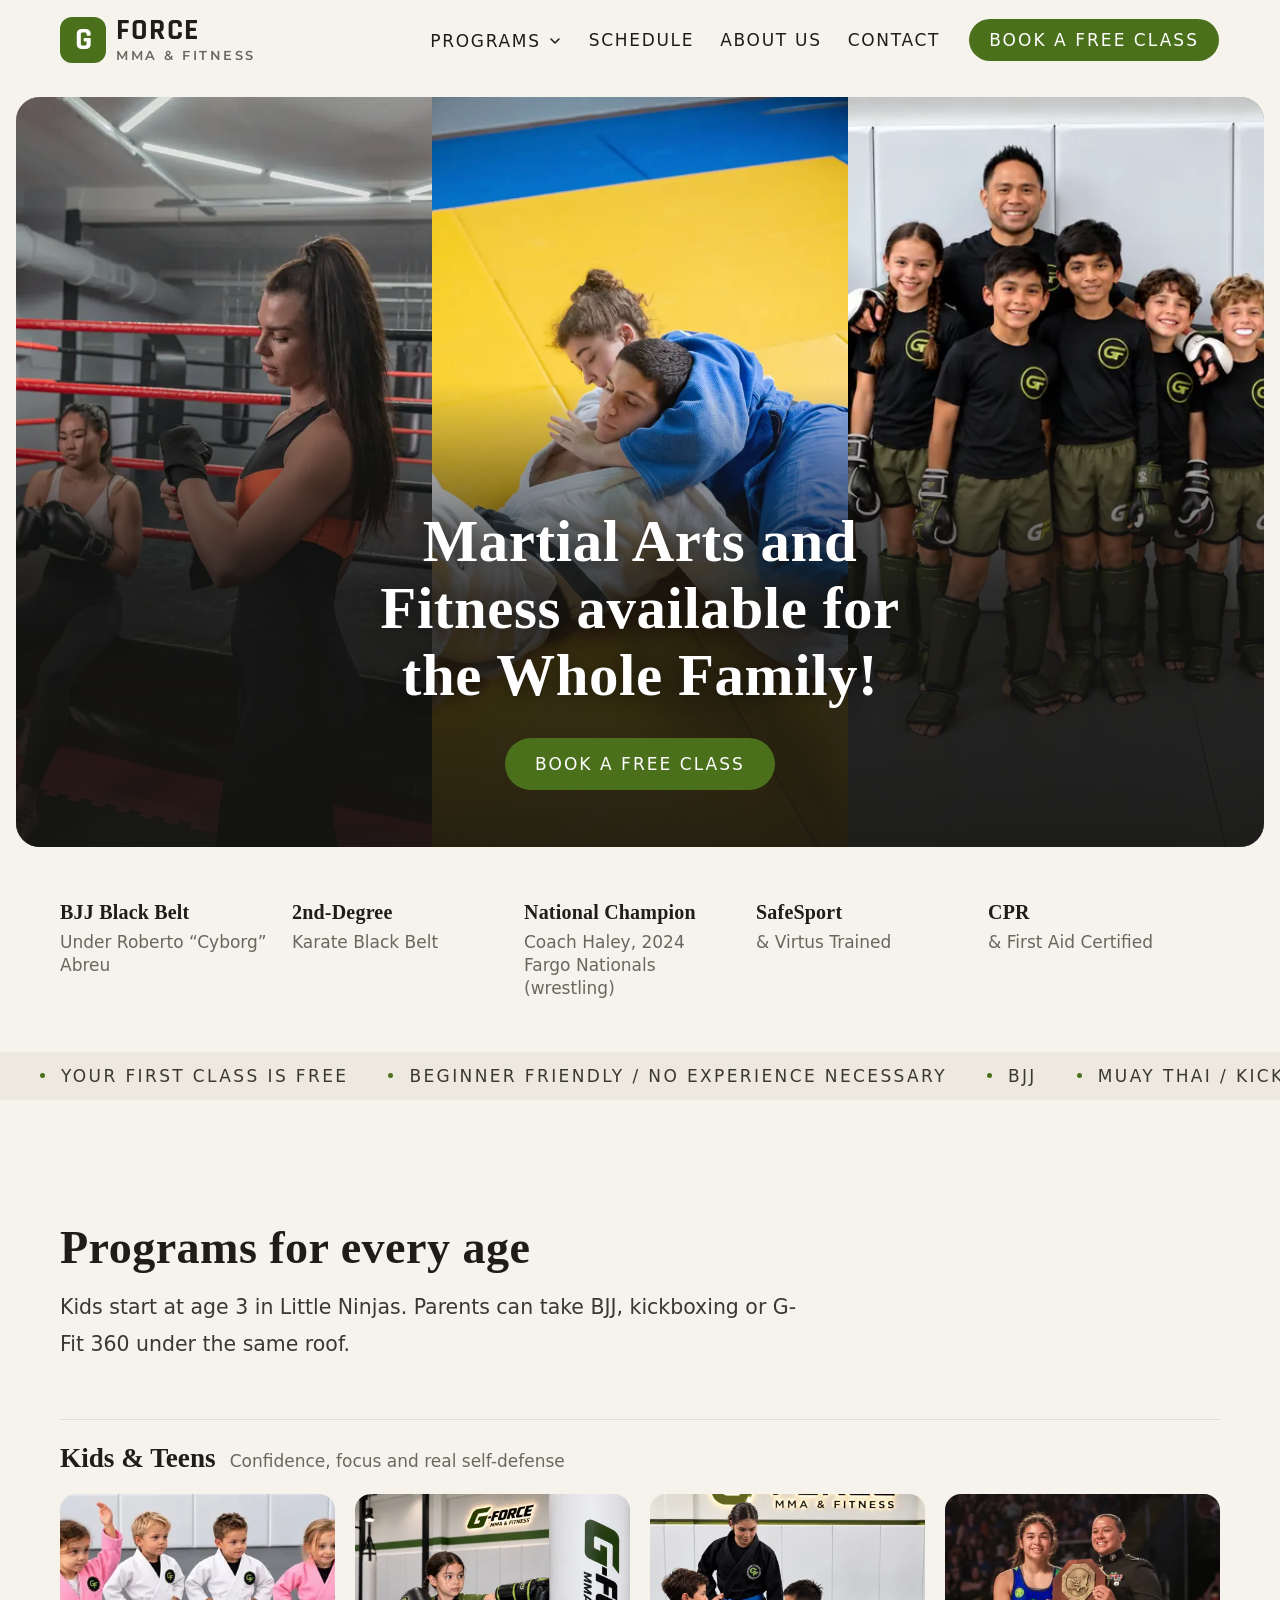
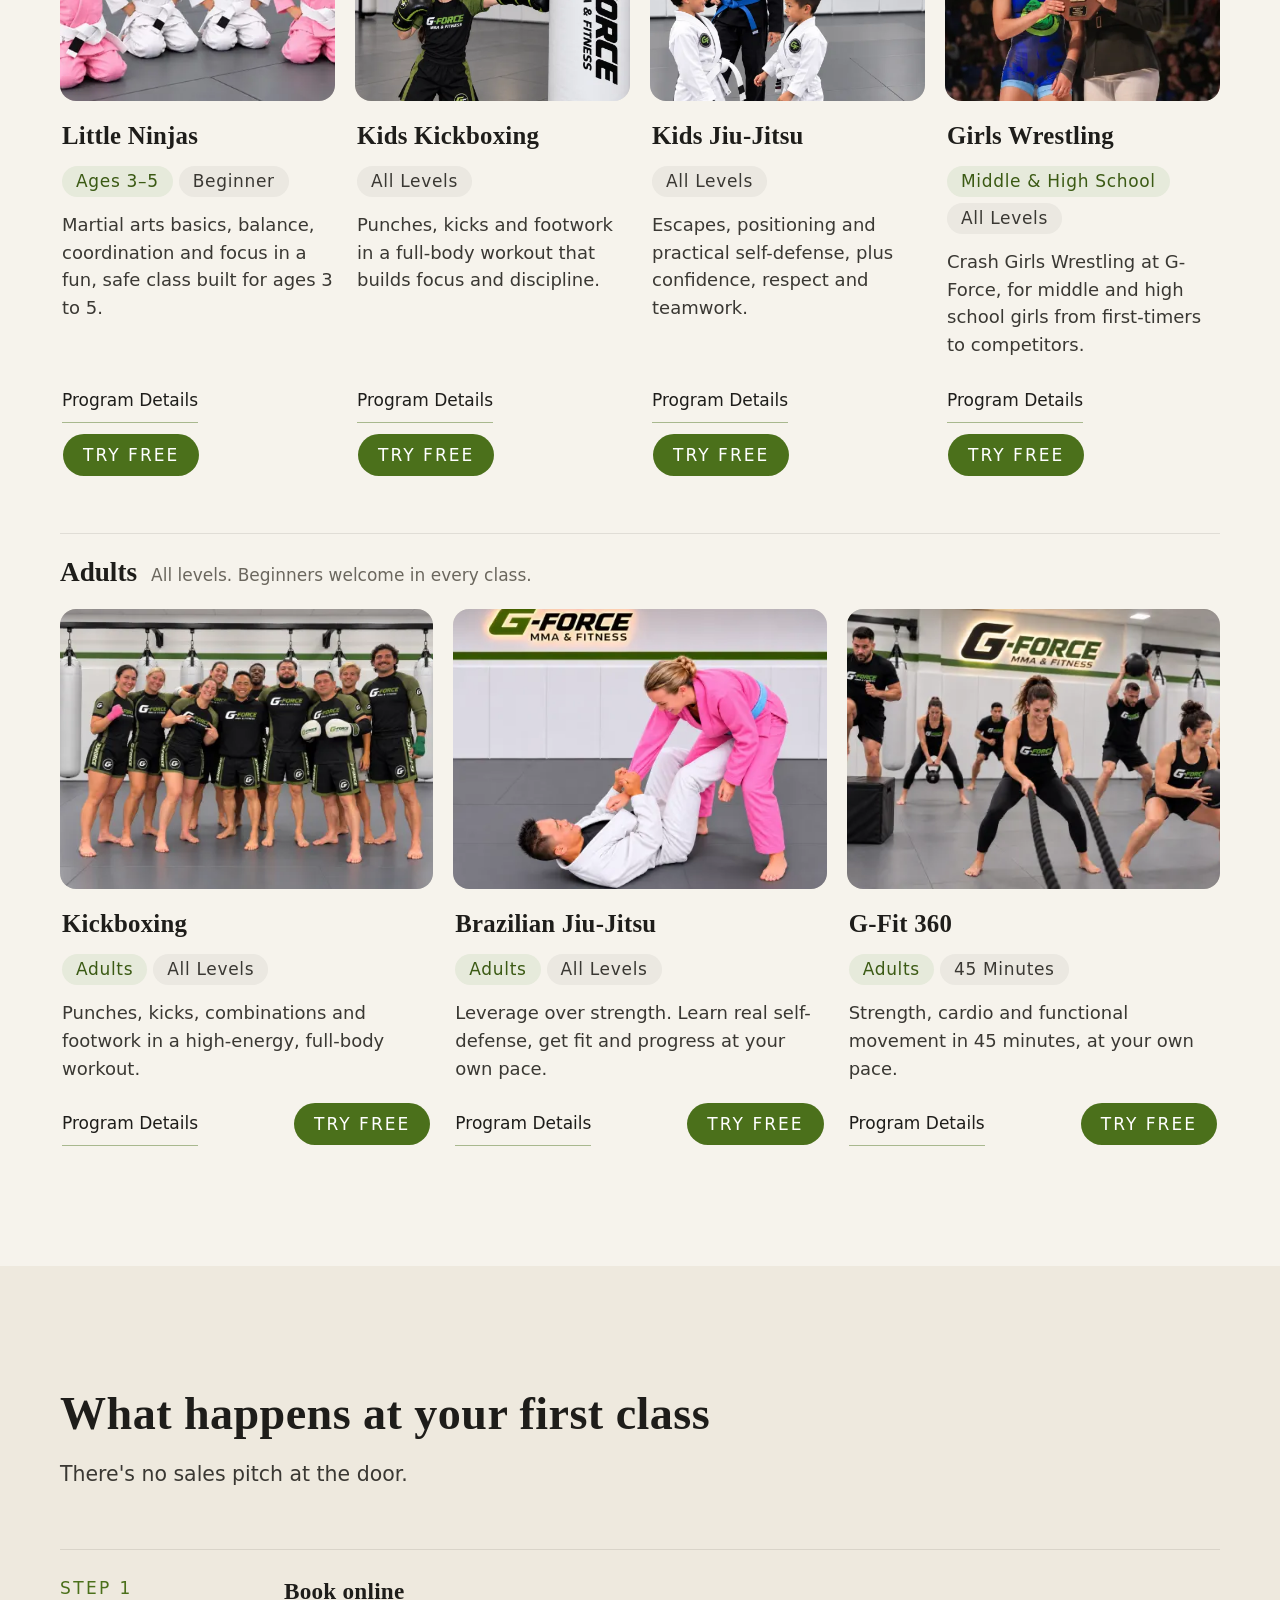
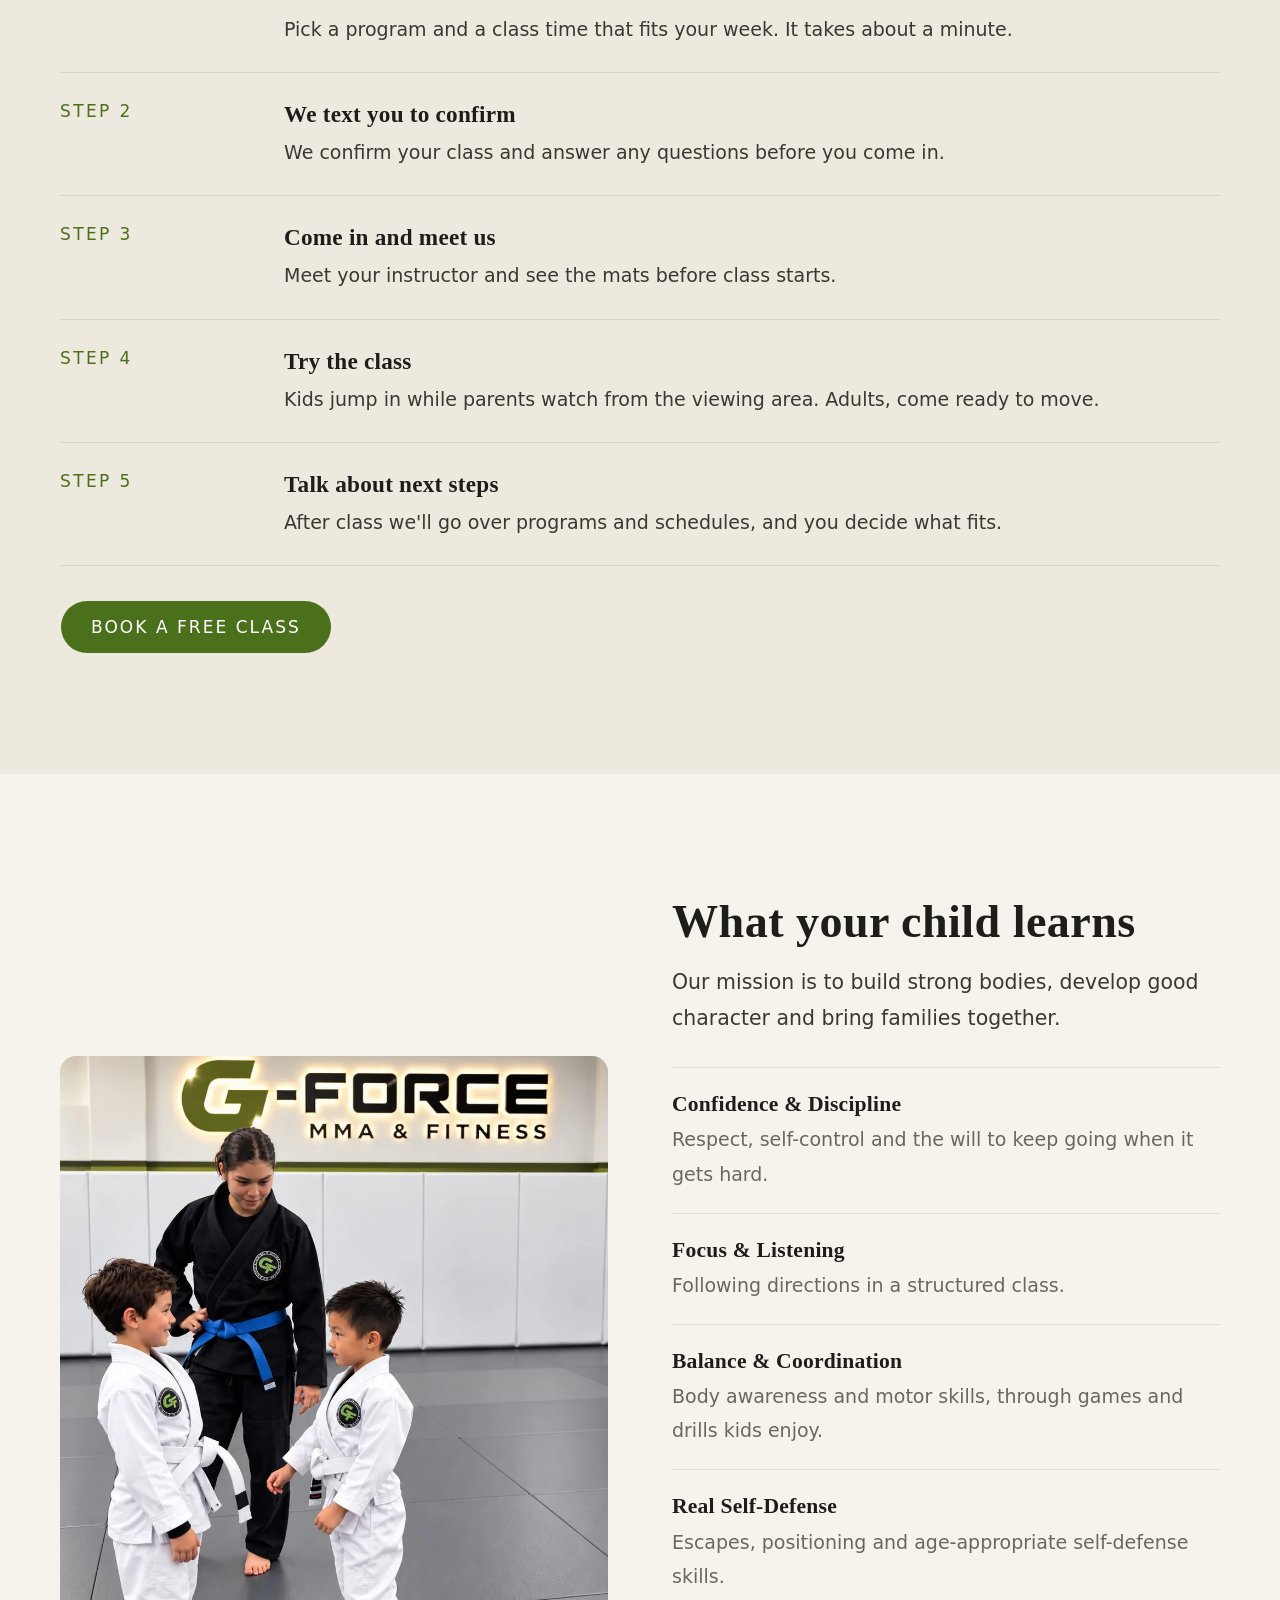
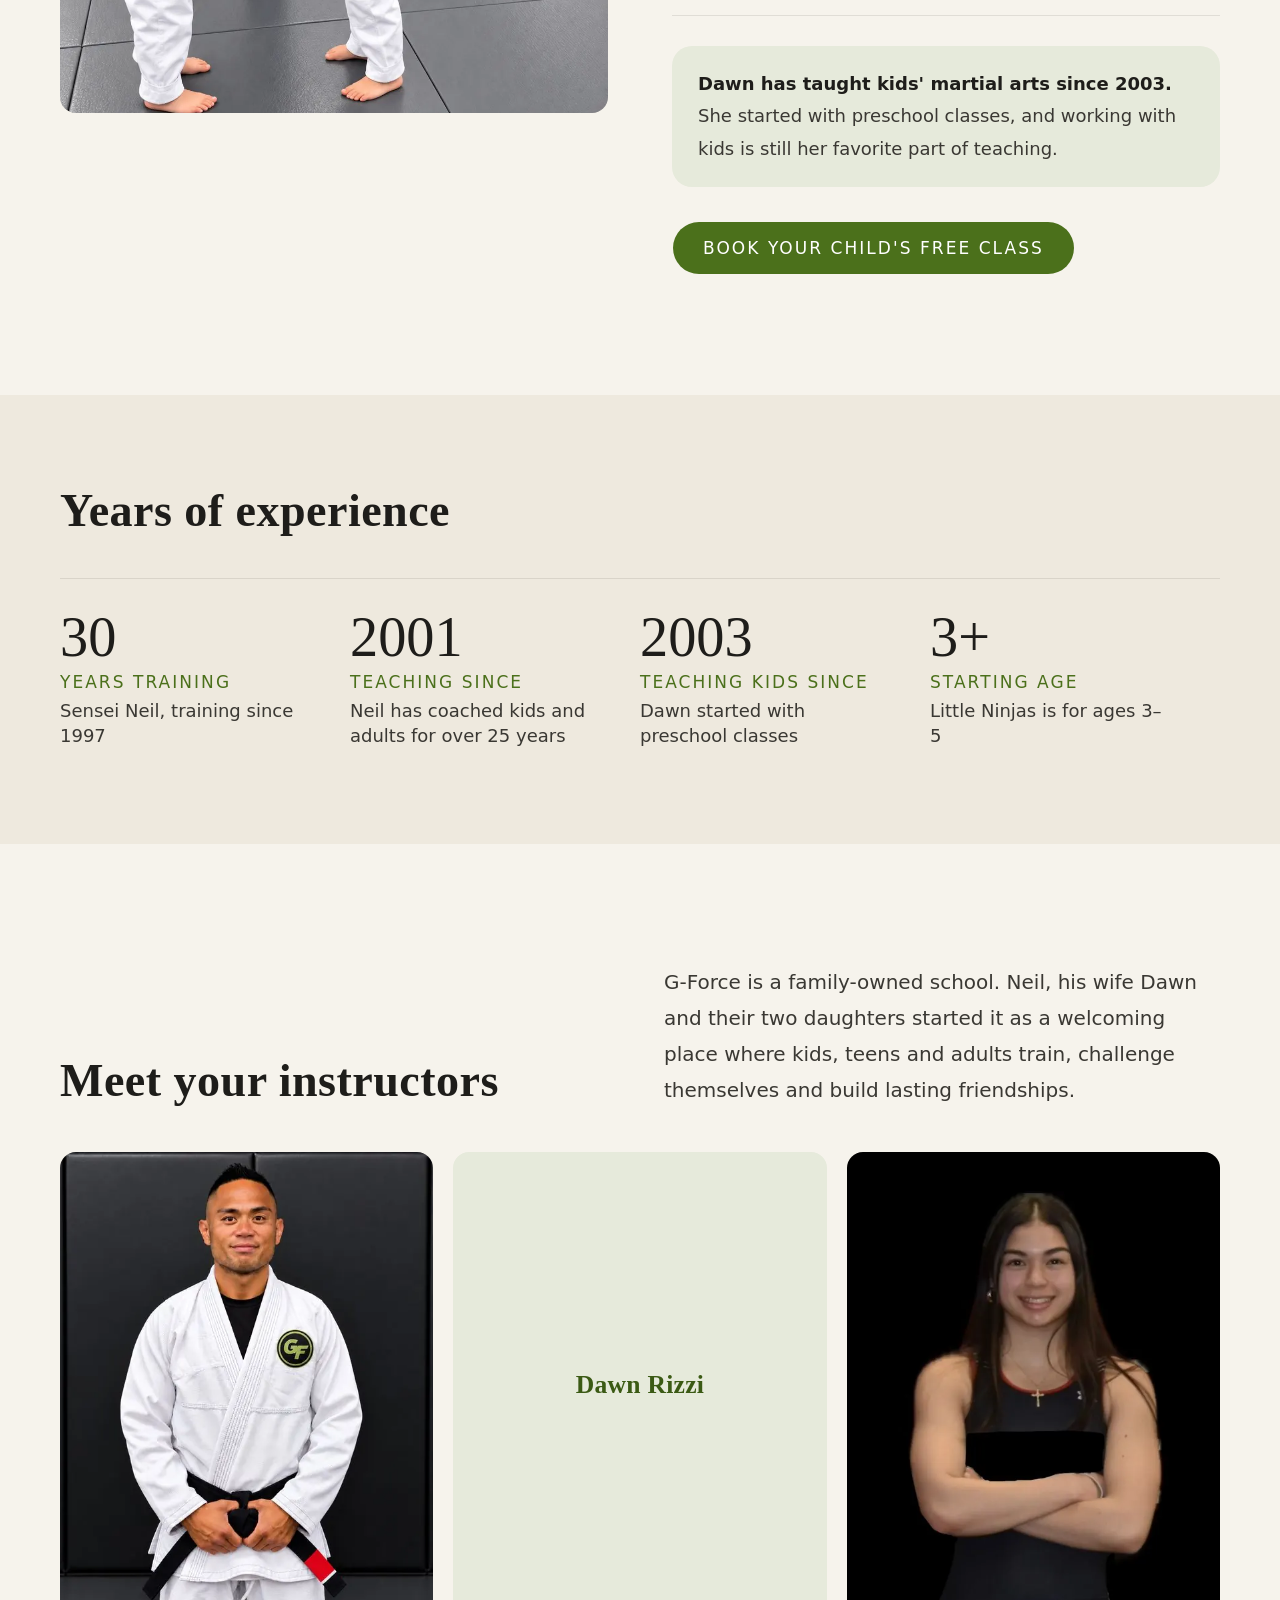
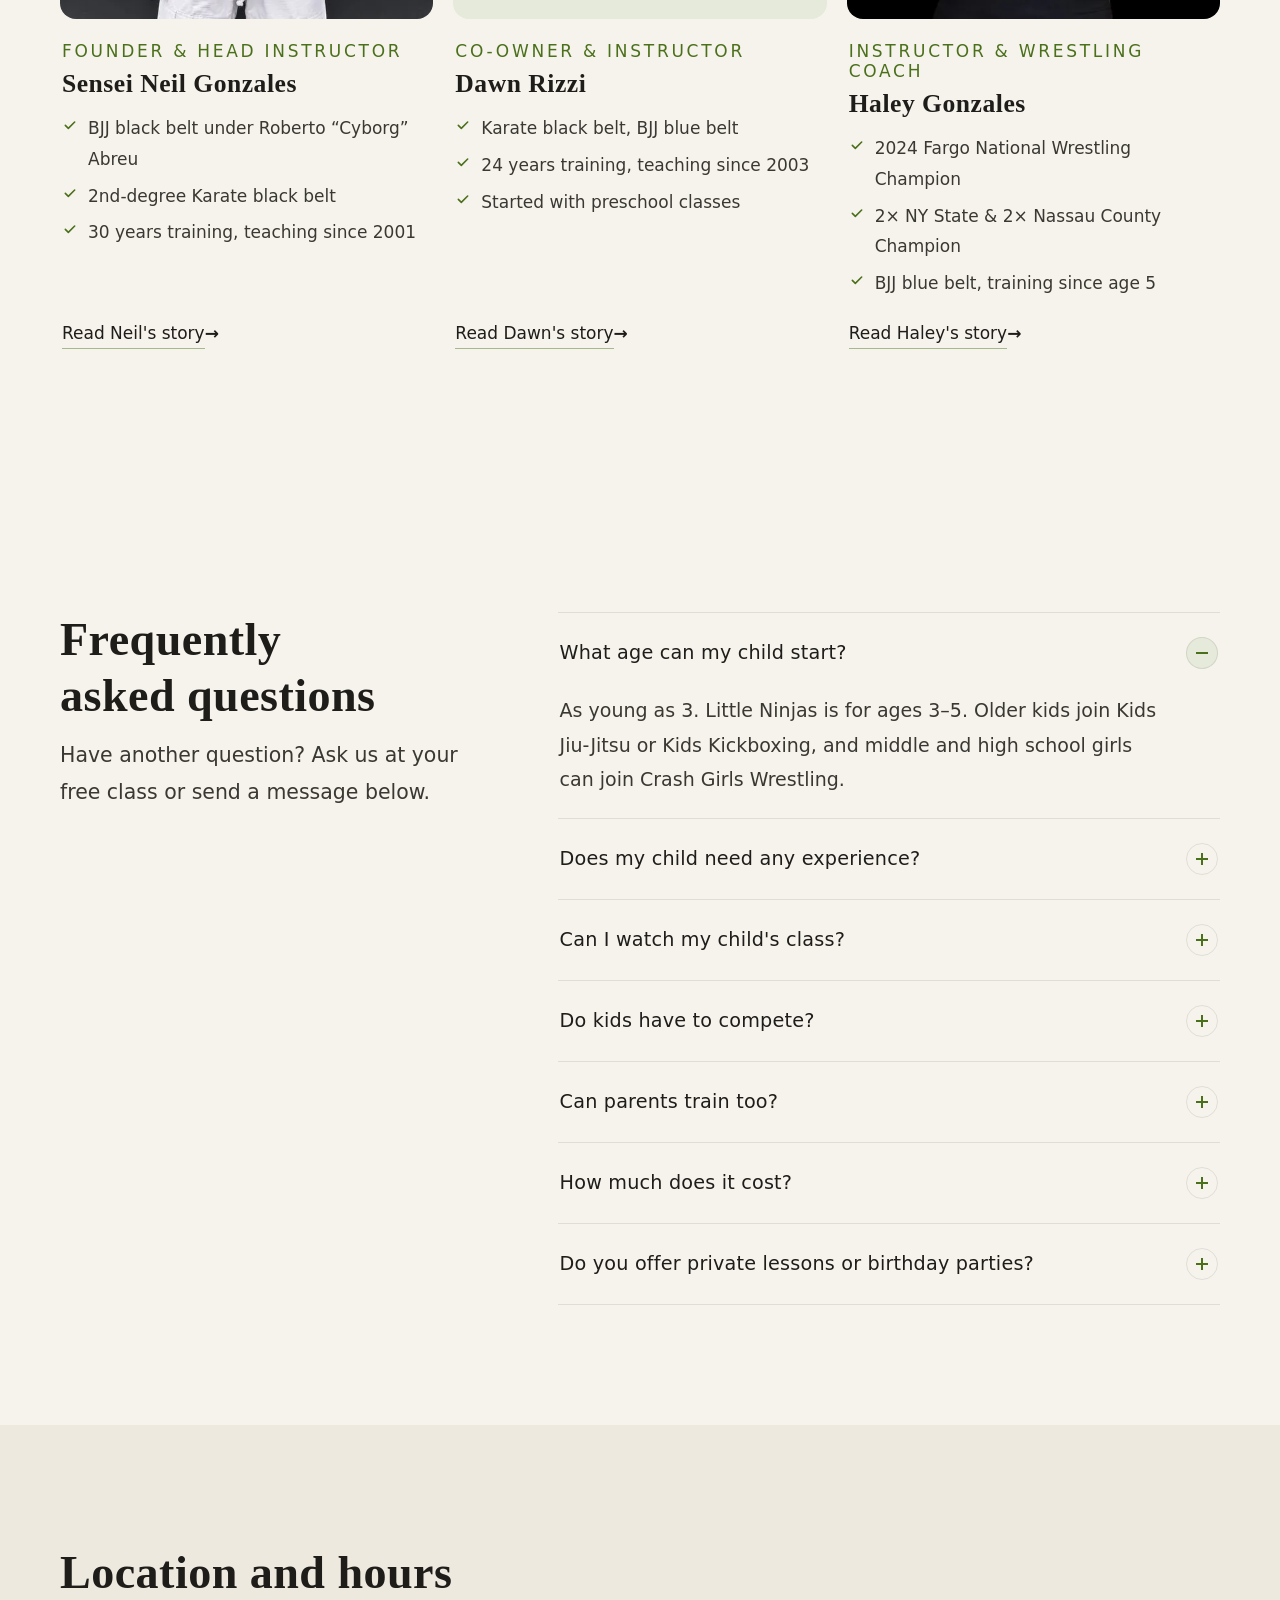
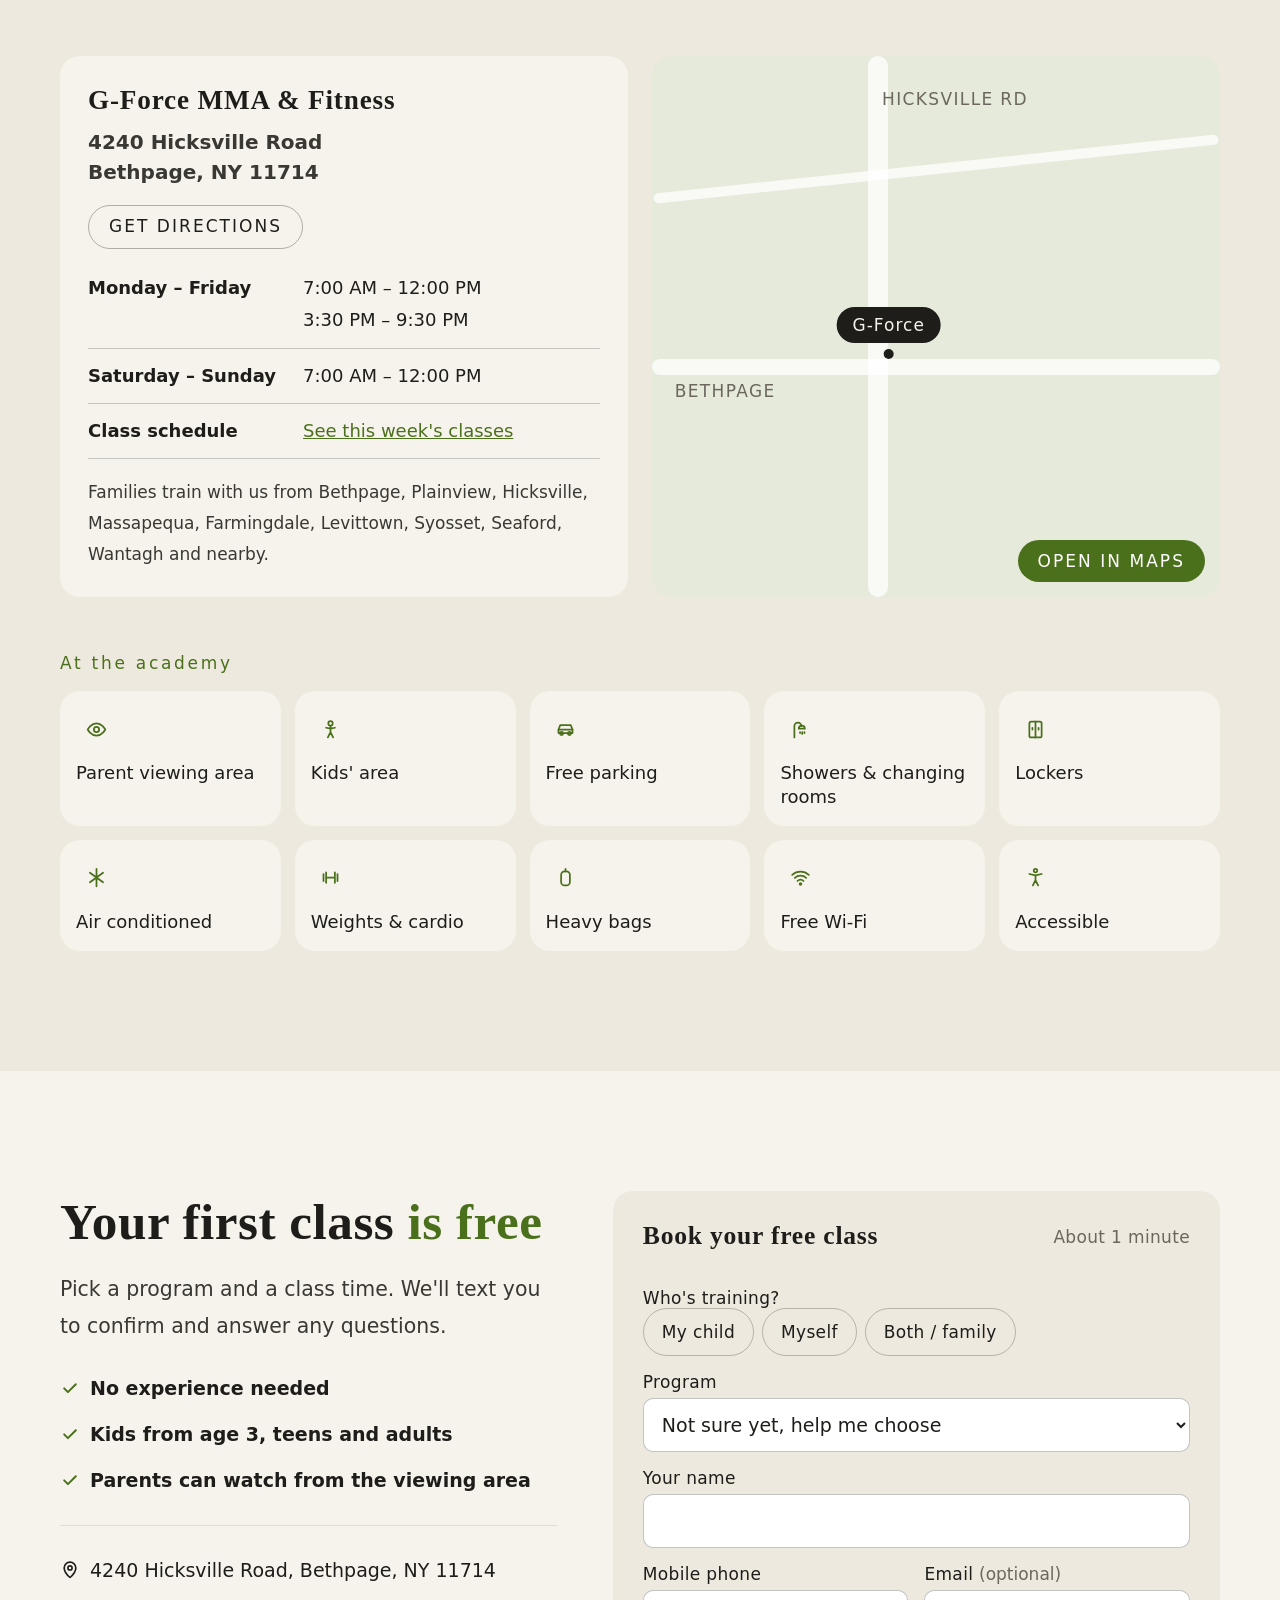
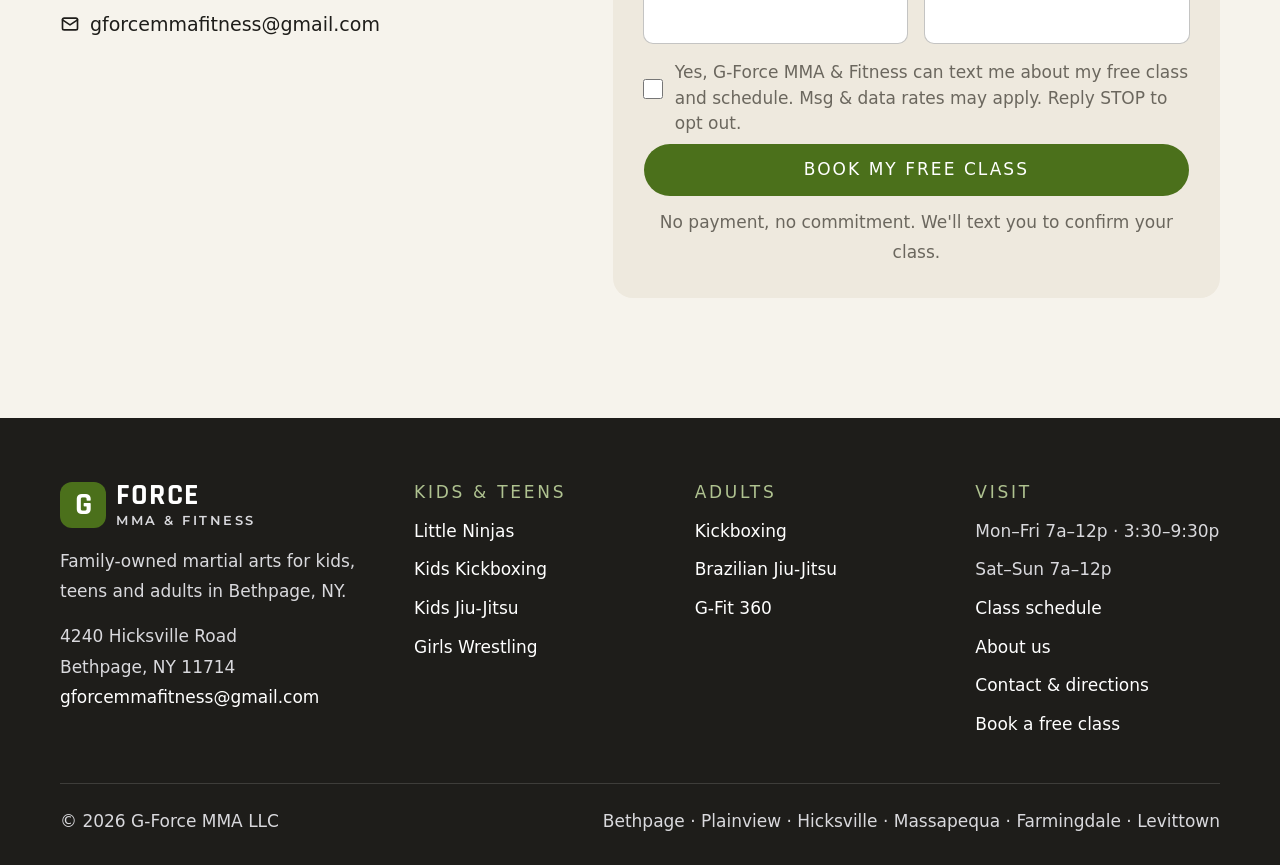
==== commit 589eb5d9: "Update from zen-v2: client edits 2026-11-09" ====
--- a/index.html
+++ b/index.html
@@ -64,7 +64,7 @@
       <div class="dd">
         <button type="button" class="dd-btn" aria-expanded="false">Programs <svg aria-hidden="true"><use href="#i-chev"/></svg></button>
         <div class="dd-menu">
-          <div><p class="dd-h">Kids &amp; teens</p><a href="little-ninjas.html">Little Ninjas</a><a href="kids-kickboxing.html">Kids Kickboxing</a><a href="kids-jiu-jitsu.html">Kids Jiu-Jitsu</a><a href="girls-wrestling.html">Girls Wrestling</a></div>
+          <div><p class="dd-h">Kids &amp; Teens</p><a href="little-ninjas.html">Little Ninjas</a><a href="kids-kickboxing.html">Kids Kickboxing</a><a href="kids-jiu-jitsu.html">Kids Jiu-Jitsu</a><a href="girls-wrestling.html">Girls Wrestling</a></div>
           <div><p class="dd-h">Adults</p><a href="kickboxing.html">Kickboxing</a><a href="jiu-jitsu.html">Brazilian Jiu-Jitsu</a><a href="g-fit-360.html">G-Fit 360</a></div>
         </div>
       </div>
@@ -89,7 +89,7 @@
 </section>
 
 <section class="v-cred" aria-label="Instructor credentials">
-  <div class="wrap"><ul><li><b>BJJ black belt</b><span>Under Roberto “Cyborg” Abreu</span></li><li><b>2nd-degree</b><span>Karate black belt</span></li><li><b>National champion</b><span>Coach Haley, 2024 Fargo Nationals (wrestling)</span></li><li><b>SafeSport</b><span>&amp; Virtus trained</span></li><li><b>CPR</b><span>&amp; First Aid certified</span></li></ul></div>
+  <div class="wrap"><ul><li><b>BJJ Black Belt</b><span>Under Roberto “Cyborg” Abreu</span></li><li><b>2nd-Degree</b><span>Karate Black Belt</span></li><li><b>National Champion</b><span>Coach Haley, 2024 Fargo Nationals (wrestling)</span></li><li><b>SafeSport</b><span>&amp; Virtus Trained</span></li><li><b>CPR</b><span>&amp; First Aid Certified</span></li></ul></div>
 </section>
 <div class="tick" role="region" aria-label="Highlights"><div class="tick-track"><div class="tick-run"><span class="tick-i">Your First Class is Free</span><span class="tick-i">Beginner Friendly / No Experience Necessary</span><span class="tick-i">BJJ</span><span class="tick-i">Muay Thai / Kickboxing</span><span class="tick-i">Wrestling</span><span class="tick-i">Pre-school Programs</span><span class="tick-i">Self-Defense</span><span class="tick-i">Anti-Bullying</span><span class="tick-i">Family-owned in Bethpage</span><span class="tick-i">4240 Hicksville Road NY</span></div><div class="tick-run" aria-hidden="true"><span class="tick-i">Your First Class is Free</span><span class="tick-i">Beginner Friendly / No Experience Necessary</span><span class="tick-i">BJJ</span><span class="tick-i">Muay Thai / Kickboxing</span><span class="tick-i">Wrestling</span><span class="tick-i">Pre-school Programs</span><span class="tick-i">Self-Defense</span><span class="tick-i">Anti-Bullying</span><span class="tick-i">Family-owned in Bethpage</span><span class="tick-i">4240 Hicksville Road NY</span></div></div></div>
 
@@ -97,64 +97,64 @@
   <div class="wrap">
     <div class="sec-head"><h2 id="programs-h">Programs for every age</h2>
       <p class="lede">Kids start at age 3 in Little Ninjas. Parents can take BJJ, kickboxing or G-Fit 360 under the same roof.</p></div>
-    <div class="group-h" id="kids"><h3>Kids &amp; teens</h3><p>Confidence, focus and real self-defense</p></div>
+    <div class="group-h" id="kids"><h3>Kids &amp; Teens</h3><p>Confidence, focus and real self-defense</p></div>
     <div class="grid g4"><article class="card">
   <a class="card-media" href="little-ninjas.html" tabindex="-1" aria-hidden="true"><div class="photo has-img "><picture><source type="image/webp" srcset="img/little-ninjas-480.webp 480w, img/little-ninjas.webp 900w" sizes="(max-width: 600px) 100vw, (max-width: 1080px) 50vw, 25vw"><img src="img/little-ninjas.jpg" alt="Little Ninjas students, ages 3 to 5, kneeling on the mat" style="object-position:center" loading="lazy" decoding="async" width="900" height="528"></picture></div></a>
   <div class="body">
     <h3 class="card-h"><a href="little-ninjas.html">Little Ninjas</a></h3>
     <div class="chips"><span class="chip">Ages 3–5</span><span class="chip alt">Beginner</span></div>
     <p>Martial arts basics, balance, coordination and focus in a fun, safe class built for ages 3 to 5.</p>
-    <div class="cfoot"><a class="more" href="little-ninjas.html">Program details</a><a class="btn btn-primary btn-sm" href="#book" data-program="little-ninjas">Try free</a></div>
-  </div>
-</article><article class="card">
-  <a class="card-media" href="kids-kickboxing.html" tabindex="-1" aria-hidden="true"><div class="photo has-img "><picture><source type="image/webp" srcset="img/kids-kickboxing-480.webp 480w, img/kids-kickboxing.webp 800w" sizes="(max-width: 600px) 100vw, (max-width: 1080px) 50vw, 25vw"><img src="img/kids-kickboxing.jpg" alt="Kids kickboxing class with gloves, posing with their instructors" style="object-position:center" loading="lazy" decoding="async" width="800" height="505"></picture></div></a>
+    <div class="cfoot"><a class="more" href="little-ninjas.html">Program Details</a><a class="btn btn-primary btn-sm" href="#book" data-program="little-ninjas">Try free</a></div>
+  </div>
+</article><article class="card">
+  <a class="card-media" href="kids-kickboxing.html" tabindex="-1" aria-hidden="true"><div class="photo has-img "><picture><source type="image/webp" srcset="img/kids-kickboxing-480.webp 480w, img/kids-kickboxing.webp 1000w" sizes="(max-width: 600px) 100vw, (max-width: 1080px) 50vw, 25vw"><img src="img/kids-kickboxing.jpg" alt="Young student in G-Force gear punching a heavy bag" style="object-position:center 30%" loading="lazy" decoding="async" width="1000" height="1000"></picture></div></a>
   <div class="body">
     <h3 class="card-h"><a href="kids-kickboxing.html">Kids Kickboxing</a></h3>
-    <div class="chips"><span class="chip alt">All levels</span></div>
+    <div class="chips"><span class="chip alt">All Levels</span></div>
     <p>Punches, kicks and footwork in a full-body workout that builds focus and discipline.</p>
-    <div class="cfoot"><a class="more" href="kids-kickboxing.html">Program details</a><a class="btn btn-primary btn-sm" href="#book" data-program="kids-kickboxing">Try free</a></div>
-  </div>
-</article><article class="card">
-  <a class="card-media" href="kids-jiu-jitsu.html" tabindex="-1" aria-hidden="true"><div class="photo has-img "><picture><source type="image/webp" srcset="img/kids-jiu-jitsu-480.webp 480w, img/kids-jiu-jitsu.webp 800w" sizes="(max-width: 600px) 100vw, (max-width: 1080px) 50vw, 25vw"><img src="img/kids-jiu-jitsu.jpg" alt="Girls&#x27; kids jiu-jitsu class in pink gis with their instructor" style="object-position:center 35%" loading="lazy" decoding="async" width="800" height="756"></picture></div></a>
+    <div class="cfoot"><a class="more" href="kids-kickboxing.html">Program Details</a><a class="btn btn-primary btn-sm" href="#book" data-program="kids-kickboxing">Try free</a></div>
+  </div>
+</article><article class="card">
+  <a class="card-media" href="kids-jiu-jitsu.html" tabindex="-1" aria-hidden="true"><div class="photo has-img "><picture><source type="image/webp" srcset="img/kids-jiu-jitsu-480.webp 480w, img/kids-jiu-jitsu.webp 900w" sizes="(max-width: 600px) 100vw, (max-width: 1080px) 50vw, 25vw"><img src="img/kids-jiu-jitsu.jpg" alt="Coach Haley in a black gi with two young students in white gis" style="object-position:center 20%" loading="lazy" decoding="async" width="900" height="1200"></picture></div></a>
   <div class="body">
     <h3 class="card-h"><a href="kids-jiu-jitsu.html">Kids Jiu-Jitsu</a></h3>
-    <div class="chips"><span class="chip alt">All levels</span></div>
+    <div class="chips"><span class="chip alt">All Levels</span></div>
     <p>Escapes, positioning and practical self-defense, plus confidence, respect and teamwork.</p>
-    <div class="cfoot"><a class="more" href="kids-jiu-jitsu.html">Program details</a><a class="btn btn-primary btn-sm" href="#book" data-program="kids-jiu-jitsu">Try free</a></div>
-  </div>
-</article><article class="card">
-  <a class="card-media" href="girls-wrestling.html" tabindex="-1" aria-hidden="true"><div class="photo has-img "><picture><source type="image/webp" srcset="img/haley-medal-480.webp 480w, img/haley-medal.webp 800w" sizes="(max-width: 600px) 100vw, (max-width: 1080px) 50vw, 25vw"><img src="img/haley-medal.jpg" alt="Haley Gonzales with her medal at the BJJ Pride championship" style="object-position:center 30%" loading="lazy" decoding="async" width="800" height="935"></picture></div></a>
+    <div class="cfoot"><a class="more" href="kids-jiu-jitsu.html">Program Details</a><a class="btn btn-primary btn-sm" href="#book" data-program="kids-jiu-jitsu">Try free</a></div>
+  </div>
+</article><article class="card">
+  <a class="card-media" href="girls-wrestling.html" tabindex="-1" aria-hidden="true"><div class="photo has-img "><picture><source type="image/webp" srcset="img/girls-wrestling-480.webp 480w, img/girls-wrestling.webp 900w" sizes="(max-width: 600px) 100vw, (max-width: 1080px) 50vw, 25vw"><img src="img/girls-wrestling.jpg" alt="Haley Gonzales holding a wrestling award plaque on stage" style="object-position:center 15%" loading="lazy" decoding="async" width="900" height="1229"></picture></div></a>
   <div class="body">
     <h3 class="card-h"><a href="girls-wrestling.html">Girls Wrestling</a></h3>
-    <div class="chips"><span class="chip">Middle &amp; high school</span><span class="chip alt">All levels</span></div>
+    <div class="chips"><span class="chip">Middle &amp; High School</span><span class="chip alt">All Levels</span></div>
     <p>Crash Girls Wrestling at G-Force, for middle and high school girls from first-timers to competitors.</p>
-    <div class="cfoot"><a class="more" href="girls-wrestling.html">Program details</a><a class="btn btn-primary btn-sm" href="#book" data-program="girls-wrestling">Try free</a></div>
+    <div class="cfoot"><a class="more" href="girls-wrestling.html">Program Details</a><a class="btn btn-primary btn-sm" href="#book" data-program="girls-wrestling">Try free</a></div>
   </div>
 </article></div>
     <div class="group-h adults" id="adults"><h3>Adults</h3><p>All levels. Beginners welcome in every class.</p></div>
     <div class="grid g3"><article class="card">
-  <a class="card-media" href="kickboxing.html" tabindex="-1" aria-hidden="true"><div class="photo need " role="img" aria-label="Adult kickboxing class"><span class="ph-name" aria-hidden="true">Kickboxing</span></div></a>
+  <a class="card-media" href="kickboxing.html" tabindex="-1" aria-hidden="true"><div class="photo has-img "><picture><source type="image/webp" srcset="img/adult-kickboxing-480.webp 480w, img/adult-kickboxing.webp 1200w" sizes="(max-width: 600px) 100vw, (max-width: 1080px) 50vw, 33vw"><img src="img/adult-kickboxing.jpg" alt="Adult kickboxing class in G-Force gear" style="object-position:center 30%" loading="lazy" decoding="async" width="1200" height="852"></picture></div></a>
   <div class="body">
     <h3 class="card-h"><a href="kickboxing.html">Kickboxing</a></h3>
-    <div class="chips"><span class="chip">Adults</span><span class="chip alt">All levels</span></div>
+    <div class="chips"><span class="chip">Adults</span><span class="chip alt">All Levels</span></div>
     <p>Punches, kicks, combinations and footwork in a high-energy, full-body workout.</p>
-    <div class="cfoot"><a class="more" href="kickboxing.html">Program details</a><a class="btn btn-primary btn-sm" href="#book" data-program="kickboxing">Try free</a></div>
-  </div>
-</article><article class="card">
-  <a class="card-media" href="jiu-jitsu.html" tabindex="-1" aria-hidden="true"><div class="photo need " role="img" aria-label="Adult Brazilian jiu-jitsu class"><span class="ph-name" aria-hidden="true">Brazilian Jiu-Jitsu</span></div></a>
+    <div class="cfoot"><a class="more" href="kickboxing.html">Program Details</a><a class="btn btn-primary btn-sm" href="#book" data-program="kickboxing">Try free</a></div>
+  </div>
+</article><article class="card">
+  <a class="card-media" href="jiu-jitsu.html" tabindex="-1" aria-hidden="true"><div class="photo has-img "><picture><source type="image/webp" srcset="img/adult-jiu-jitsu-480.webp 480w, img/adult-jiu-jitsu.webp 1200w" sizes="(max-width: 600px) 100vw, (max-width: 1080px) 50vw, 33vw"><img src="img/adult-jiu-jitsu.jpg" alt="Adult Brazilian jiu-jitsu students drilling on the mat" style="object-position:center 60%" loading="lazy" decoding="async" width="1200" height="974"></picture></div></a>
   <div class="body">
     <h3 class="card-h"><a href="jiu-jitsu.html">Brazilian Jiu-Jitsu</a></h3>
-    <div class="chips"><span class="chip">Adults</span><span class="chip alt">All levels</span></div>
+    <div class="chips"><span class="chip">Adults</span><span class="chip alt">All Levels</span></div>
     <p>Leverage over strength. Learn real self-defense, get fit and progress at your own pace.</p>
-    <div class="cfoot"><a class="more" href="jiu-jitsu.html">Program details</a><a class="btn btn-primary btn-sm" href="#book" data-program="jiu-jitsu">Try free</a></div>
-  </div>
-</article><article class="card">
-  <a class="card-media" href="g-fit-360.html" tabindex="-1" aria-hidden="true"><div class="photo need " role="img" aria-label="G-Fit 360 class"><span class="ph-name" aria-hidden="true">G-Fit 360</span></div></a>
+    <div class="cfoot"><a class="more" href="jiu-jitsu.html">Program Details</a><a class="btn btn-primary btn-sm" href="#book" data-program="jiu-jitsu">Try free</a></div>
+  </div>
+</article><article class="card">
+  <a class="card-media" href="g-fit-360.html" tabindex="-1" aria-hidden="true"><div class="photo has-img "><picture><source type="image/webp" srcset="img/g-fit-360-480.webp 480w, img/g-fit-360.webp 1200w" sizes="(max-width: 600px) 100vw, (max-width: 1080px) 50vw, 33vw"><img src="img/g-fit-360.jpg" alt="G-Fit 360 class training with battle ropes, kettlebells and medicine balls" style="object-position:center 30%" loading="lazy" decoding="async" width="1200" height="800"></picture></div></a>
   <div class="body">
     <h3 class="card-h"><a href="g-fit-360.html">G-Fit 360</a></h3>
-    <div class="chips"><span class="chip">Adults</span><span class="chip alt">45 minutes</span></div>
+    <div class="chips"><span class="chip">Adults</span><span class="chip alt">45 Minutes</span></div>
     <p>Strength, cardio and functional movement in 45 minutes, at your own pace.</p>
-    <div class="cfoot"><a class="more" href="g-fit-360.html">Program details</a><a class="btn btn-primary btn-sm" href="#book" data-program="g-fit-360">Try free</a></div>
+    <div class="cfoot"><a class="more" href="g-fit-360.html">Program Details</a><a class="btn btn-primary btn-sm" href="#book" data-program="g-fit-360">Try free</a></div>
   </div>
 </article></div>
   </div>
@@ -175,7 +175,7 @@
     <div>
       <div class="sec-head" style="margin-bottom:0"><h2 id="parents-h">What your child learns</h2>
         <p class="lede">Our mission is to build strong bodies, develop good character and bring families together.</p></div>
-      <ul class="oc"><li><div><h3>Confidence &amp; discipline</h3><p>Respect, self-control and the will to keep going when it gets hard.</p></div></li><li><div><h3>Focus &amp; listening</h3><p>Following directions in a structured class.</p></div></li><li><div><h3>Balance &amp; coordination</h3><p>Body awareness and motor skills, through games and drills kids enjoy.</p></div></li><li><div><h3>Real self-defense</h3><p>Escapes, positioning and age-appropriate self-defense skills.</p></div></li></ul>
+      <ul class="oc"><li><div><h3>Confidence &amp; Discipline</h3><p>Respect, self-control and the will to keep going when it gets hard.</p></div></li><li><div><h3>Focus &amp; Listening</h3><p>Following directions in a structured class.</p></div></li><li><div><h3>Balance &amp; Coordination</h3><p>Body awareness and motor skills, through games and drills kids enjoy.</p></div></li><li><div><h3>Real Self-Defense</h3><p>Escapes, positioning and age-appropriate self-defense skills.</p></div></li></ul>
       <p class="callout"><b>Dawn has taught kids' martial arts since 2003.</b> She started with preschool classes, and working with kids is still her favorite part of teaching.</p>
       <div class="ctas"><a class="btn btn-primary" href="#book" data-who="child">Book Your Child's Free Class</a></div>
     </div>
@@ -295,7 +295,7 @@
           </div>
         </fieldset>
         <div class="fld full" id="b-age-wrap" hidden><label for="b-age">Child's age</label><input id="b-age" name="child_age" inputmode="numeric" autocomplete="off"></div>
-        <div class="fld full"><label for="b-prog">Program</label><select id="b-prog" name="program"><option value="">Not sure yet, help me choose</option><optgroup label="Kids &amp; teens"><option value="little-ninjas">Little Ninjas (3–5)</option><option value="kids-kickboxing">Kids Kickboxing</option><option value="kids-jiu-jitsu">Kids Jiu-Jitsu</option><option value="girls-wrestling">Girls Wrestling</option></optgroup><optgroup label="Adults"><option value="kickboxing">Kickboxing</option><option value="jiu-jitsu">Brazilian Jiu-Jitsu</option><option value="g-fit-360">G-Fit 360</option></optgroup></select></div>
+        <div class="fld full"><label for="b-prog">Program</label><select id="b-prog" name="program"><option value="">Not sure yet, help me choose</option><optgroup label="Kids &amp; Teens"><option value="little-ninjas">Little Ninjas (3–5)</option><option value="kids-kickboxing">Kids Kickboxing</option><option value="kids-jiu-jitsu">Kids Jiu-Jitsu</option><option value="girls-wrestling">Girls Wrestling</option></optgroup><optgroup label="Adults"><option value="kickboxing">Kickboxing</option><option value="jiu-jitsu">Brazilian Jiu-Jitsu</option><option value="g-fit-360">G-Fit 360</option></optgroup></select></div>
         <fieldset class="fld full" id="slot-wrap" hidden><legend>Pick a class to try</legend>
           <p class="slot-note" id="slot-note" hidden></p>
           <div class="slots" id="slots"></div>
@@ -322,7 +322,7 @@
         <p style="margin-top:14px">4240 Hicksville Road<br>Bethpage, NY 11714<br><a href="mailto:gforcemmafitness@gmail.com">gforcemmafitness@gmail.com</a></p>
       </div>
       <div>
-        <h4>Kids &amp; teens</h4>
+        <h4>Kids &amp; Teens</h4>
         <ul><li><a href="little-ninjas.html">Little Ninjas</a></li><li><a href="kids-kickboxing.html">Kids Kickboxing</a></li><li><a href="kids-jiu-jitsu.html">Kids Jiu-Jitsu</a></li><li><a href="girls-wrestling.html">Girls Wrestling</a></li></ul>
       </div>
       <div>
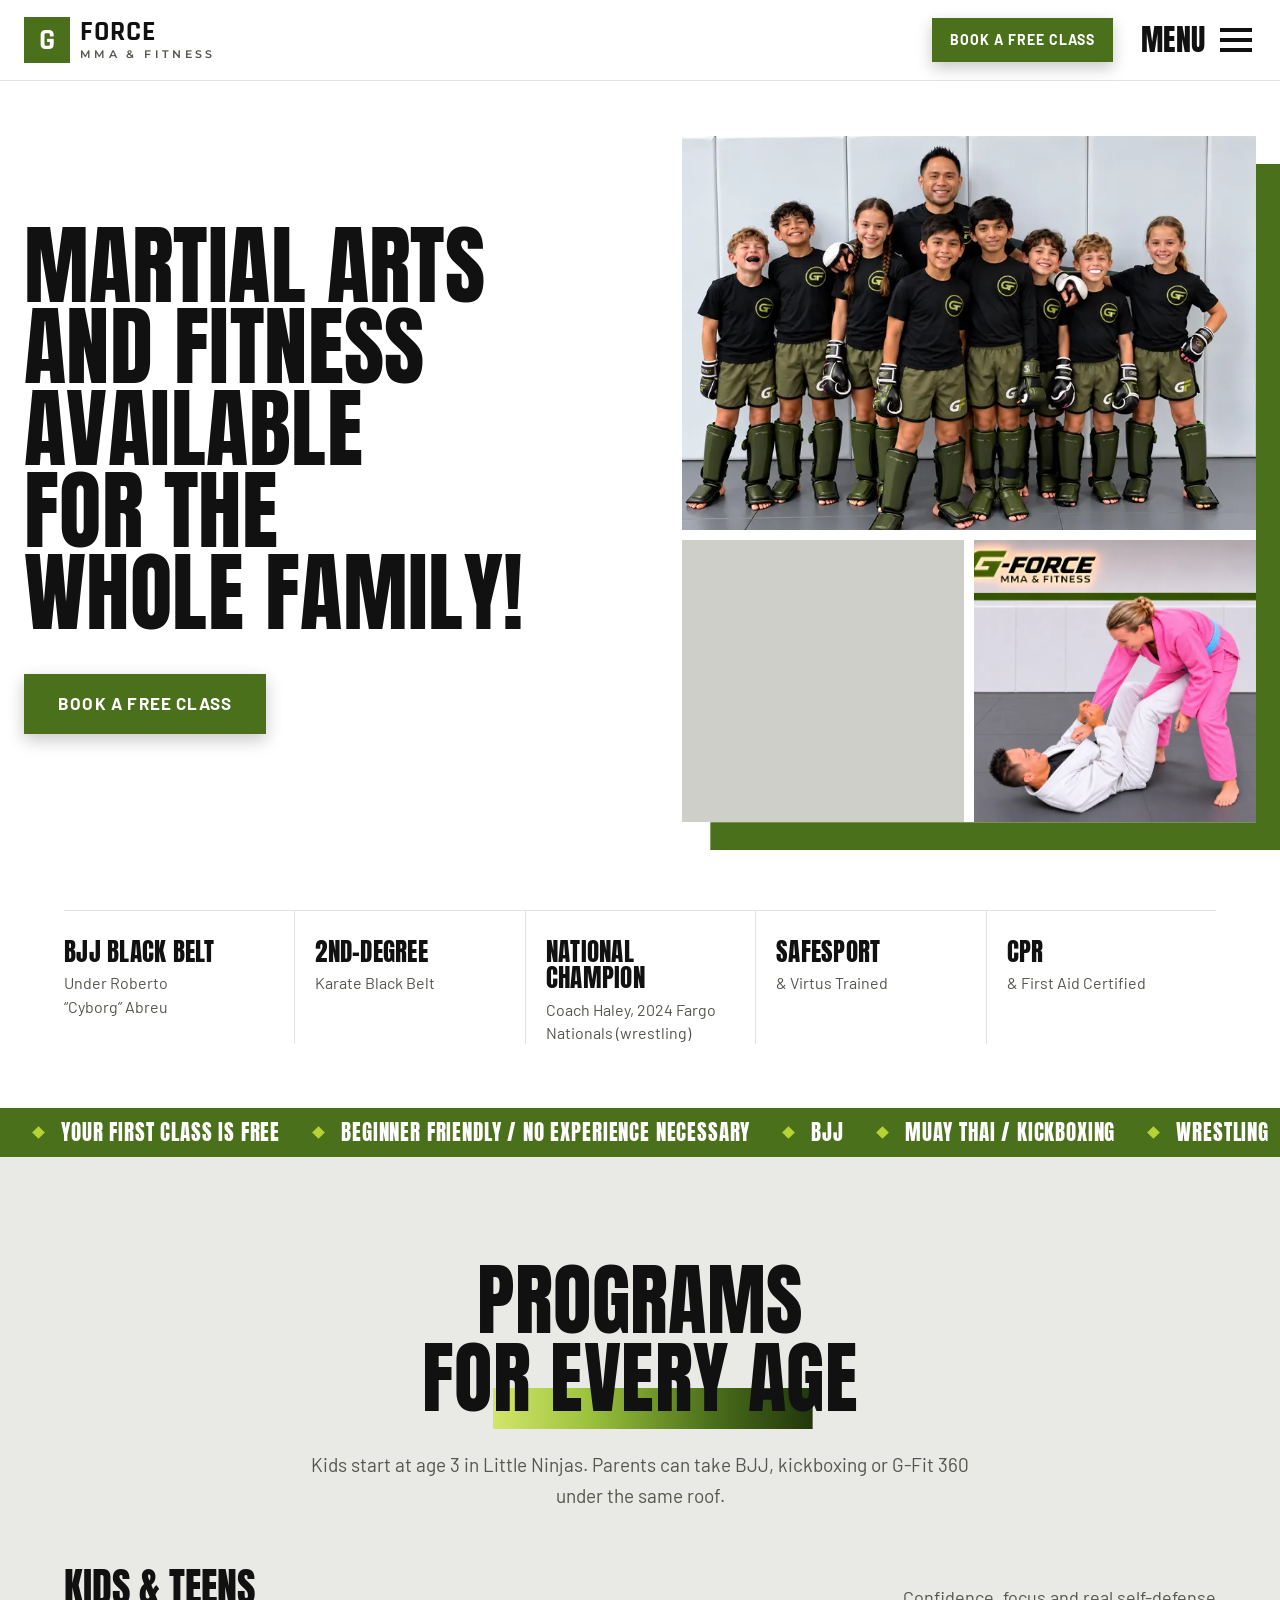
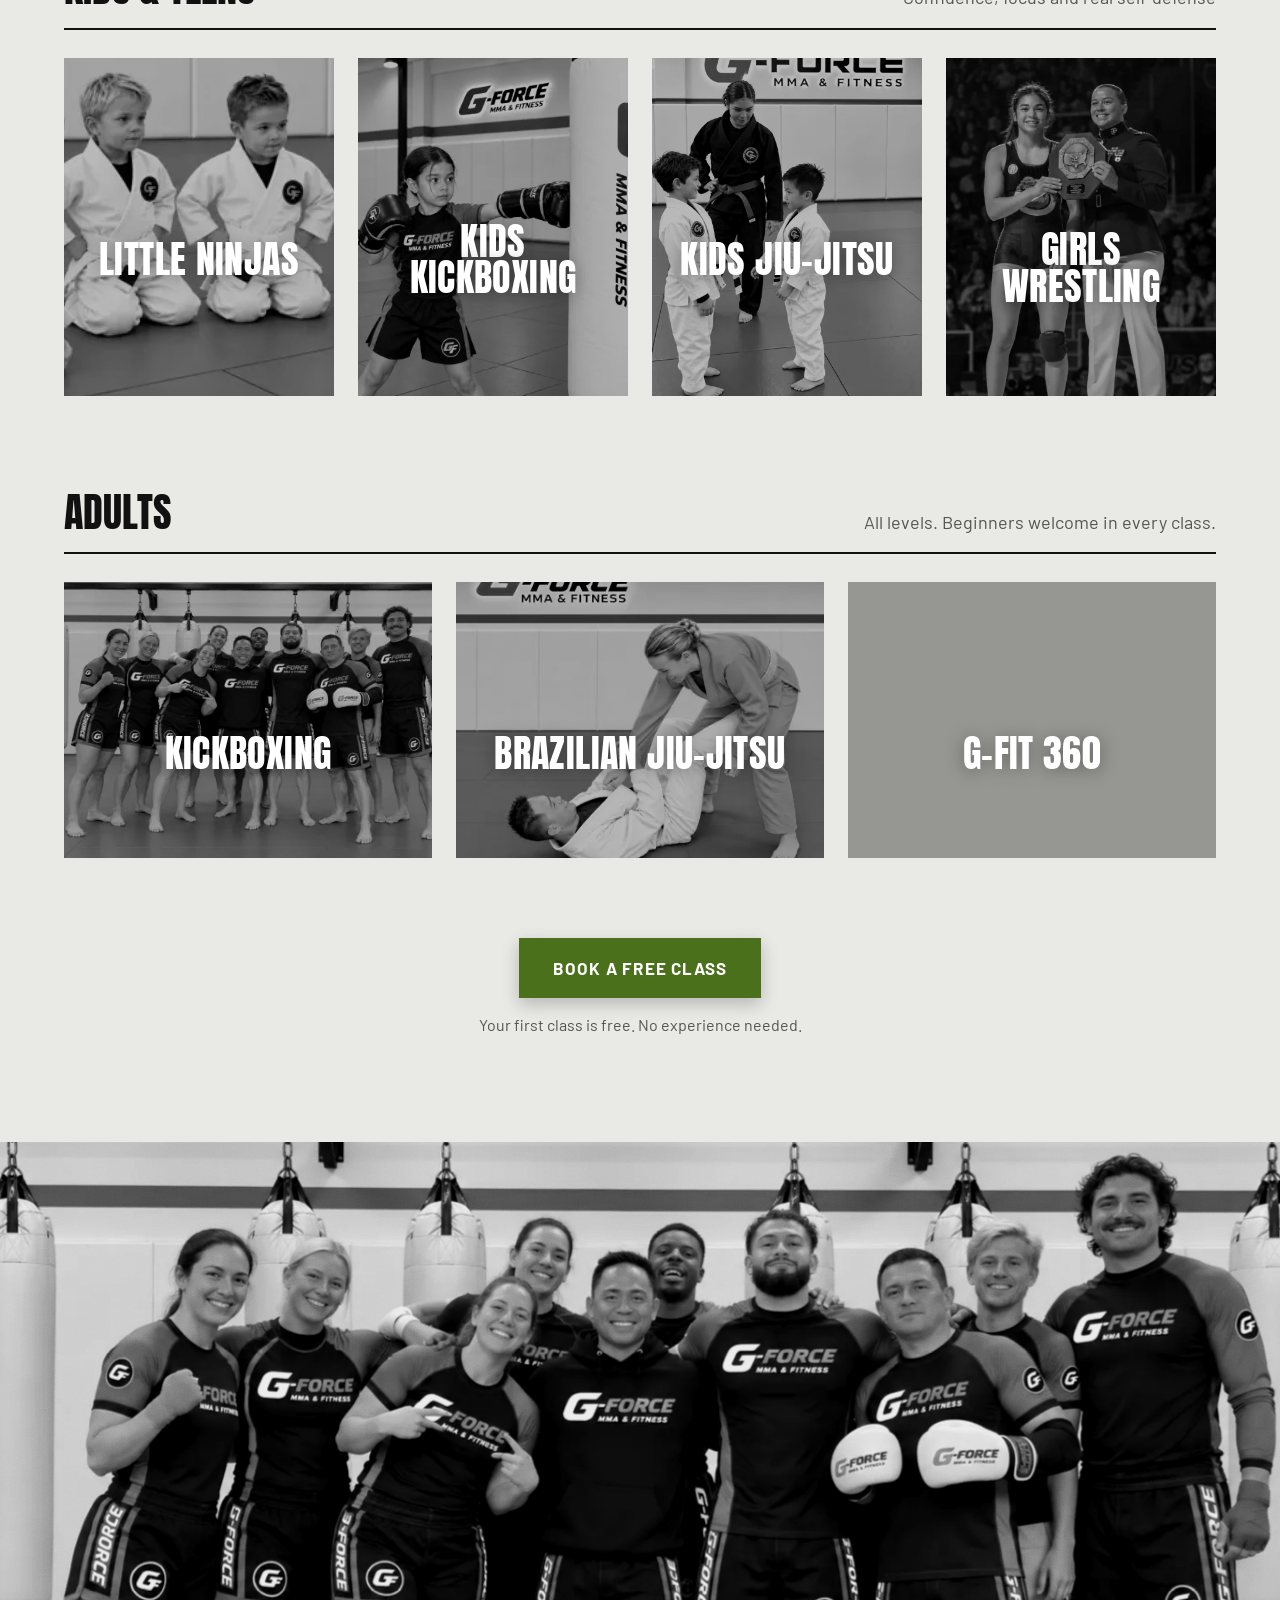
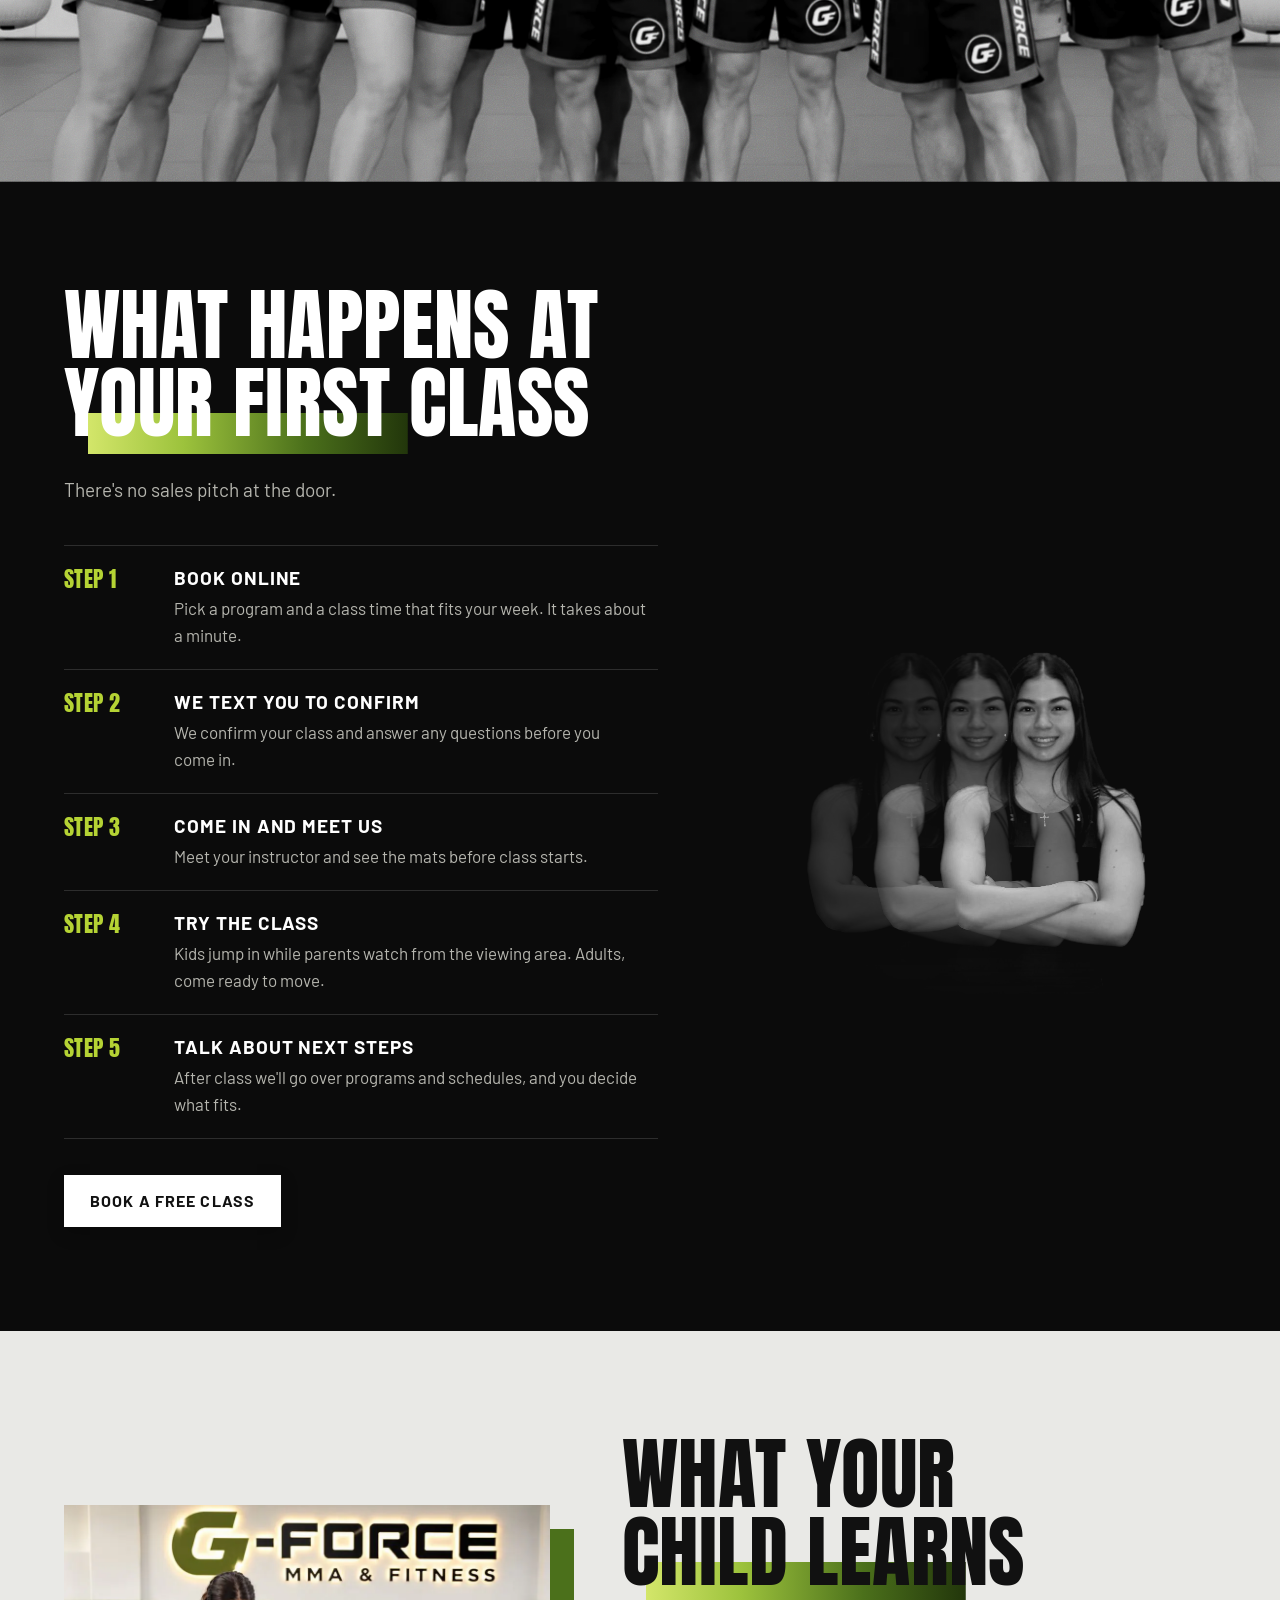
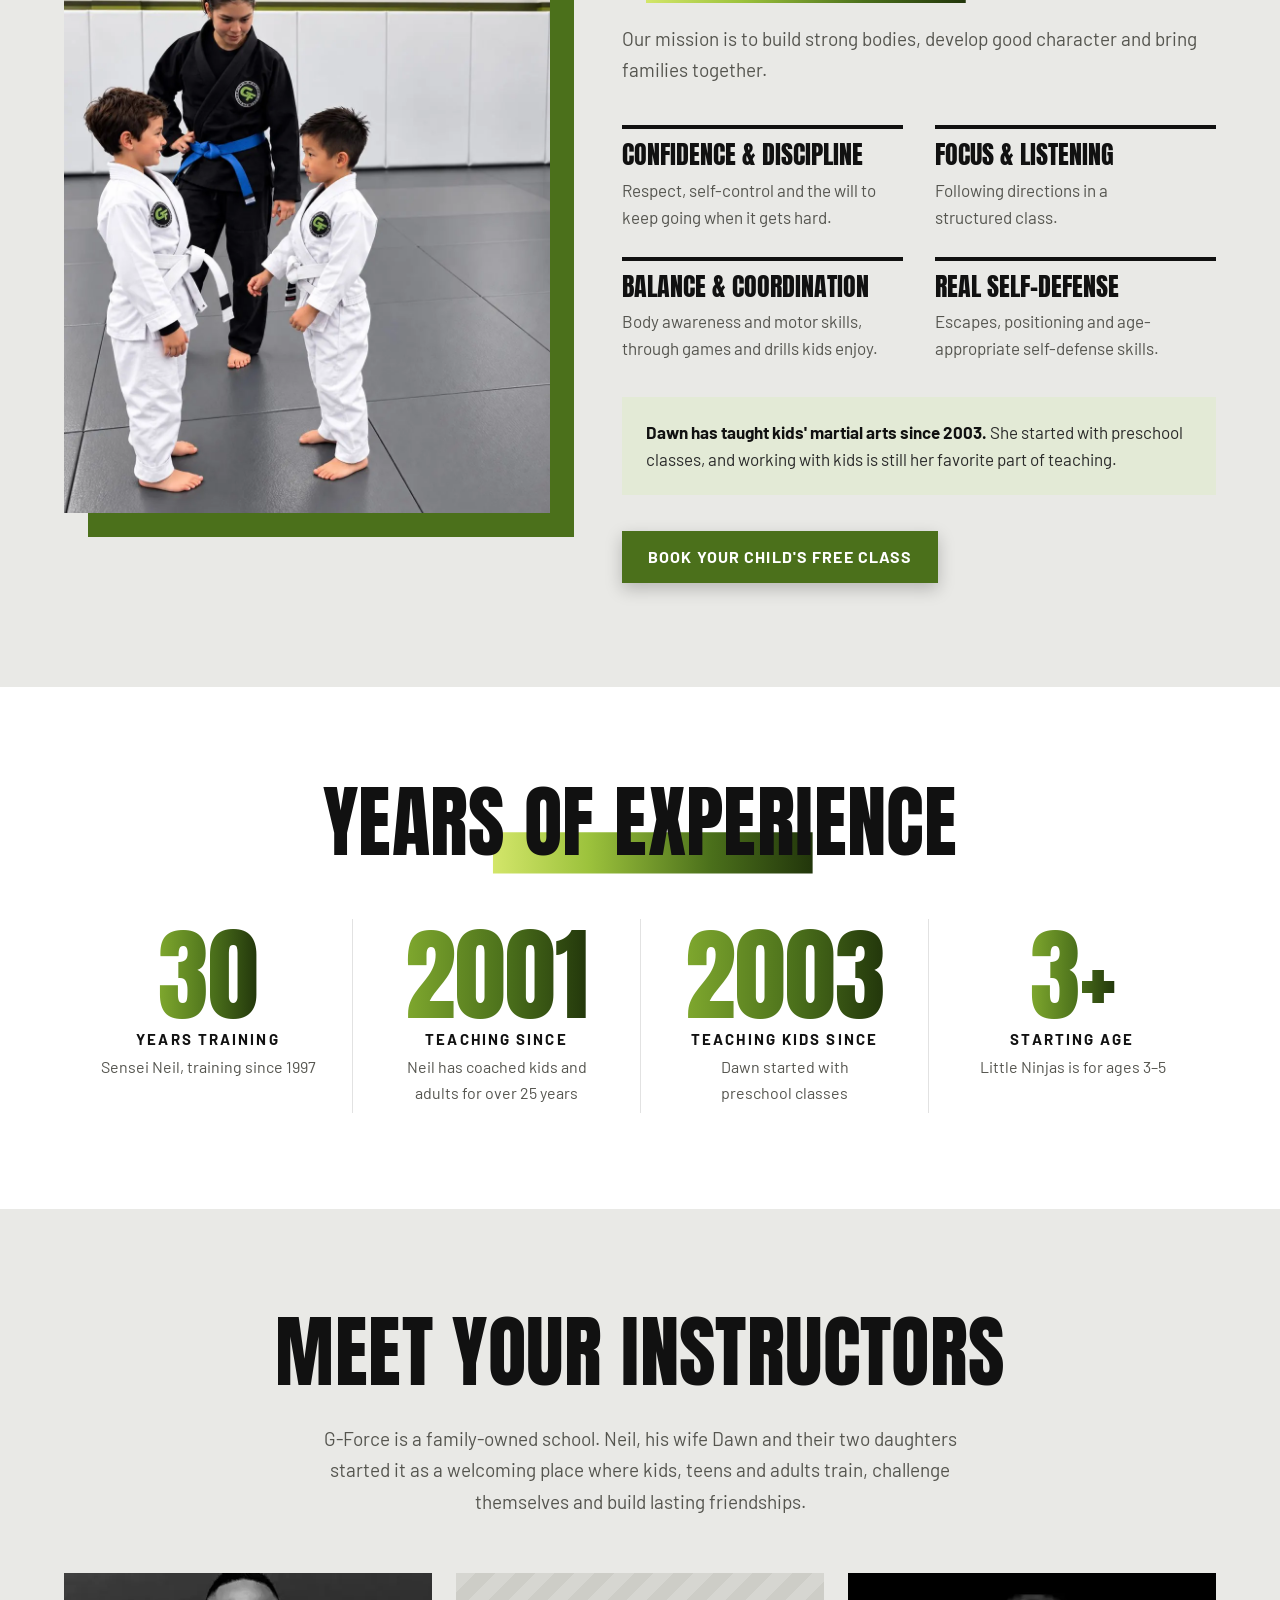
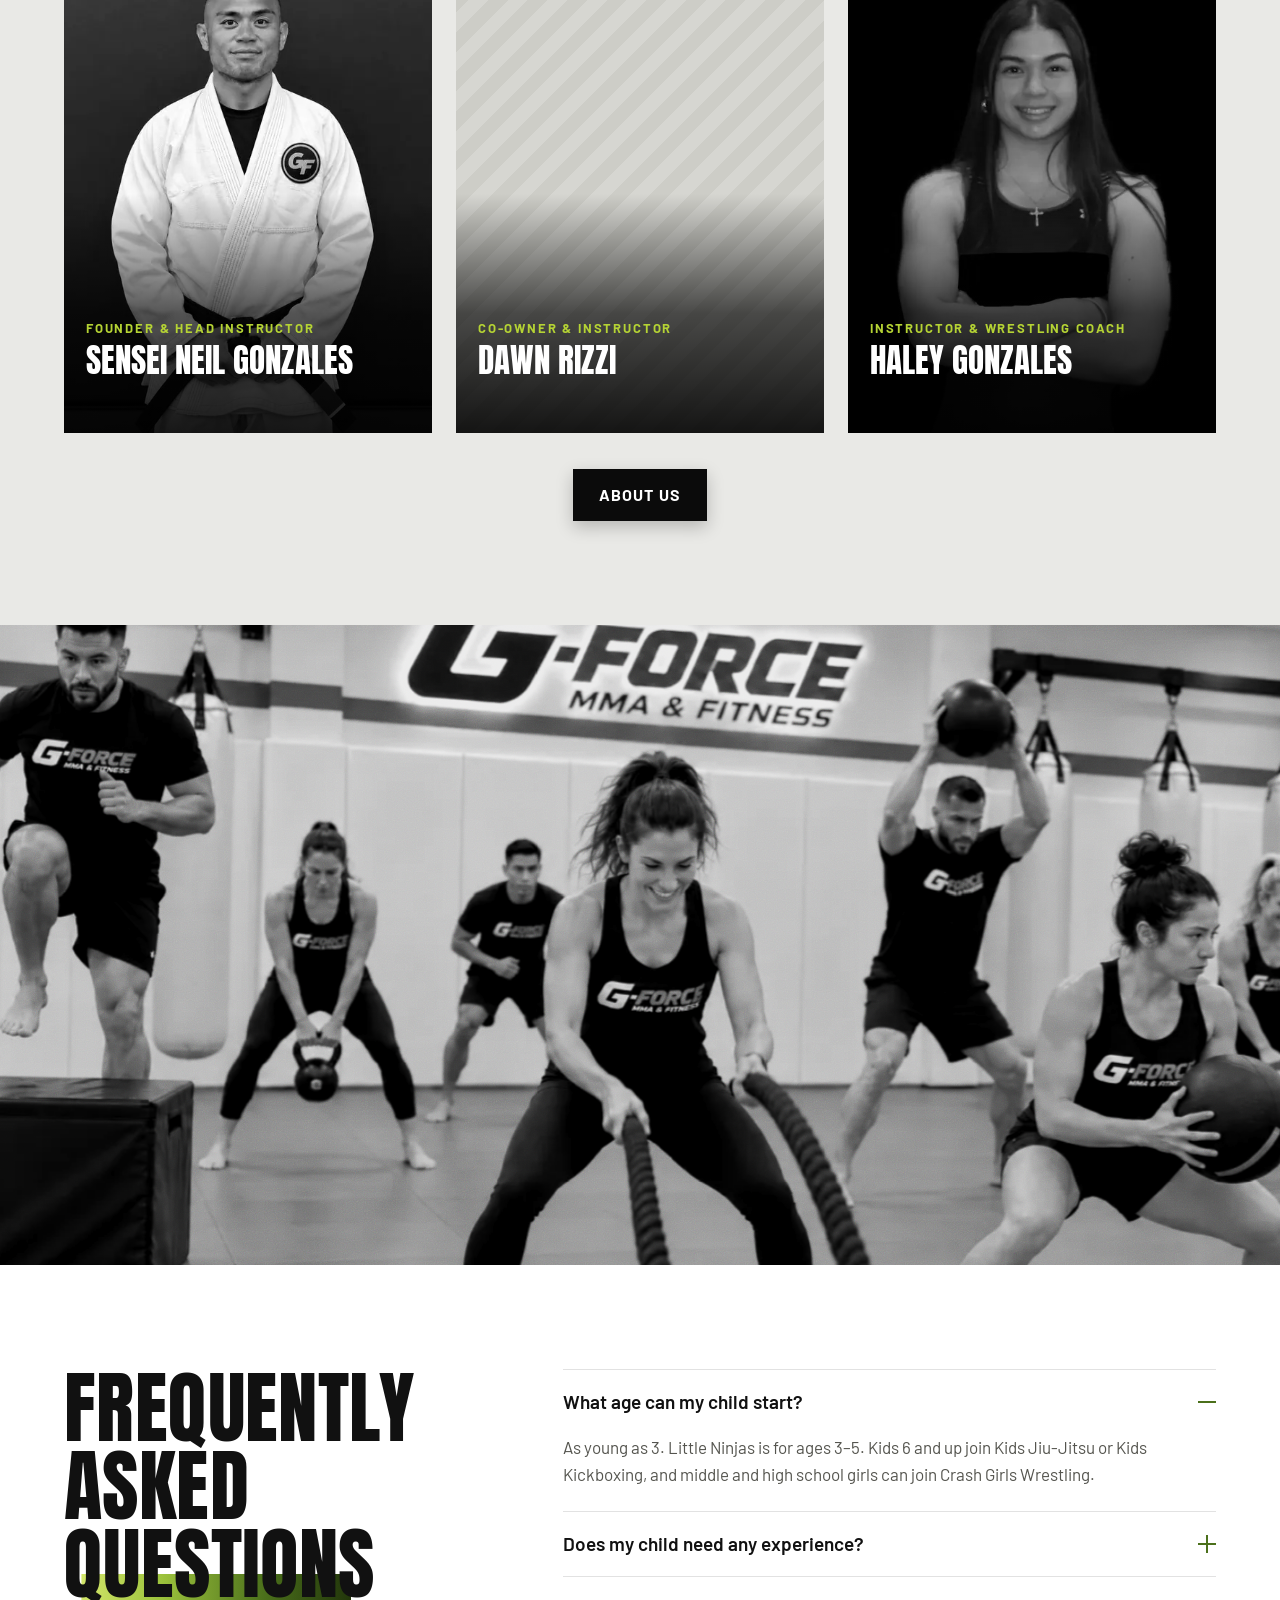
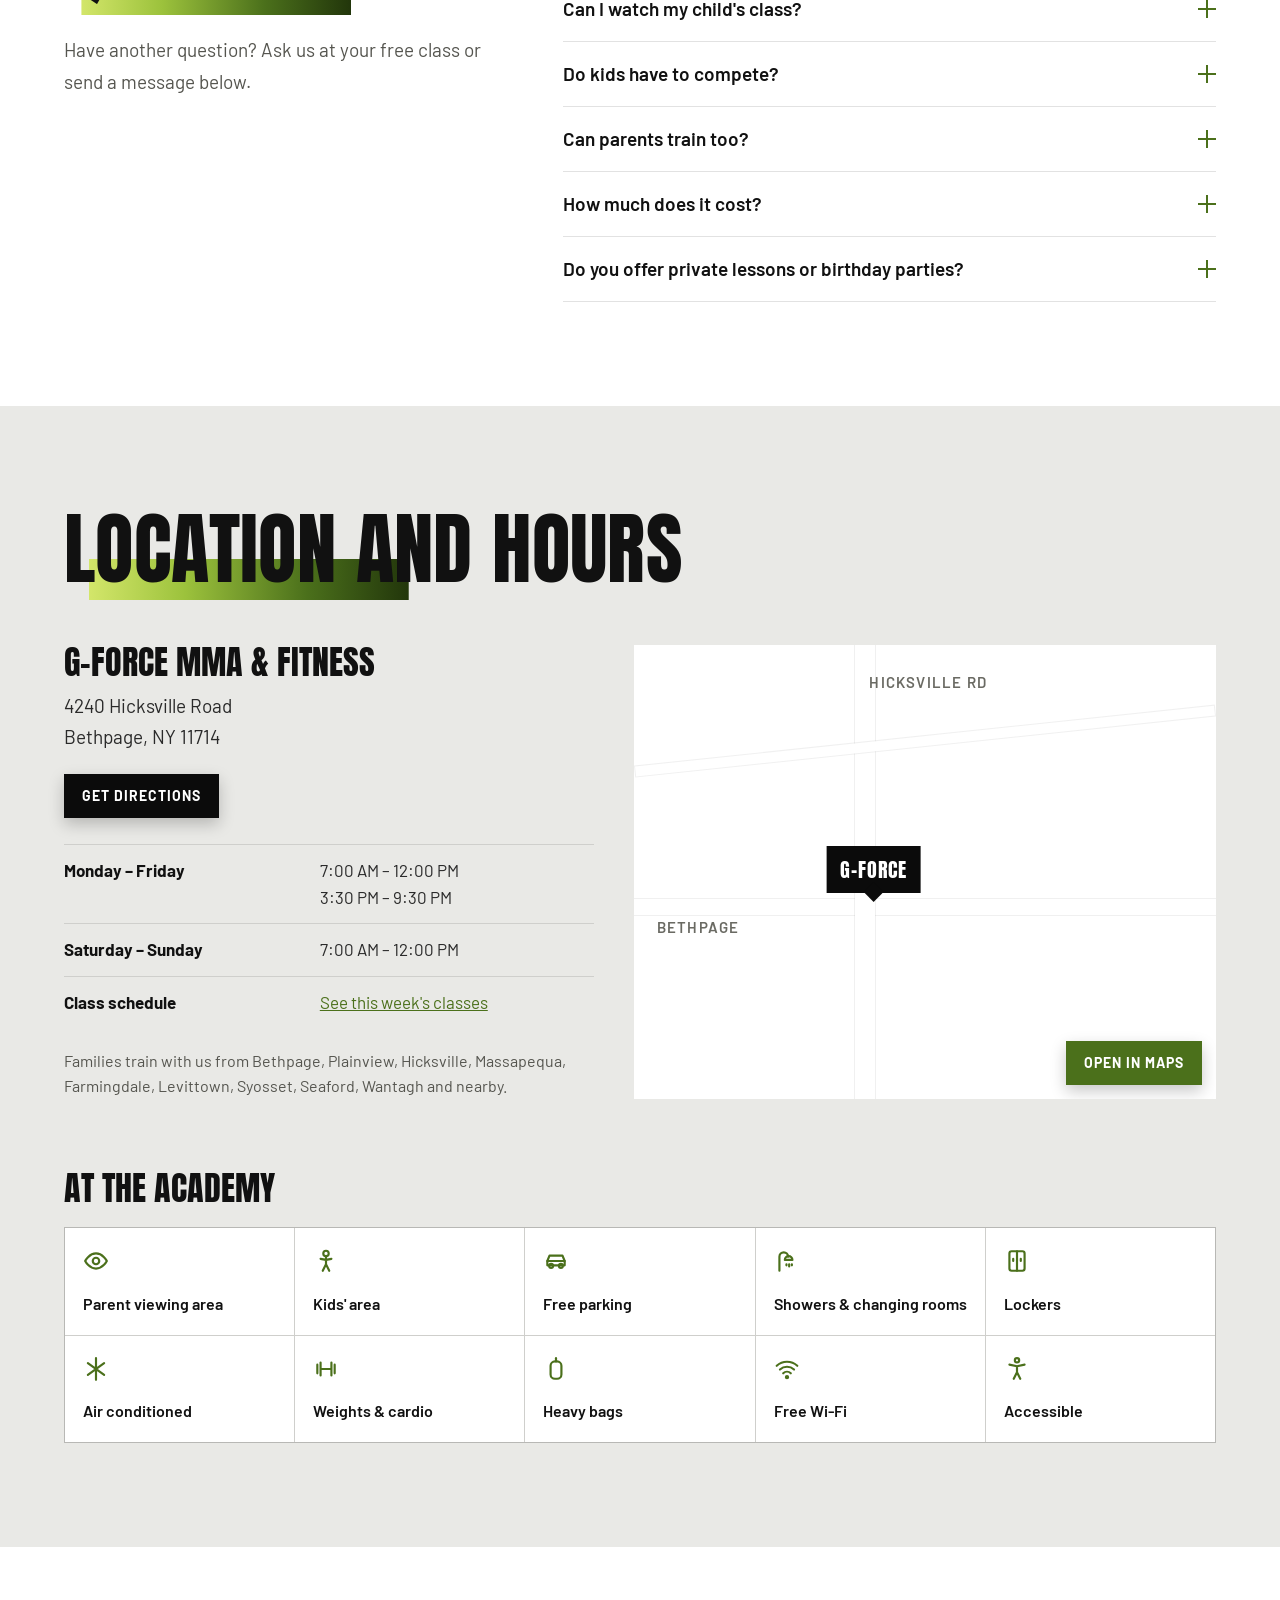
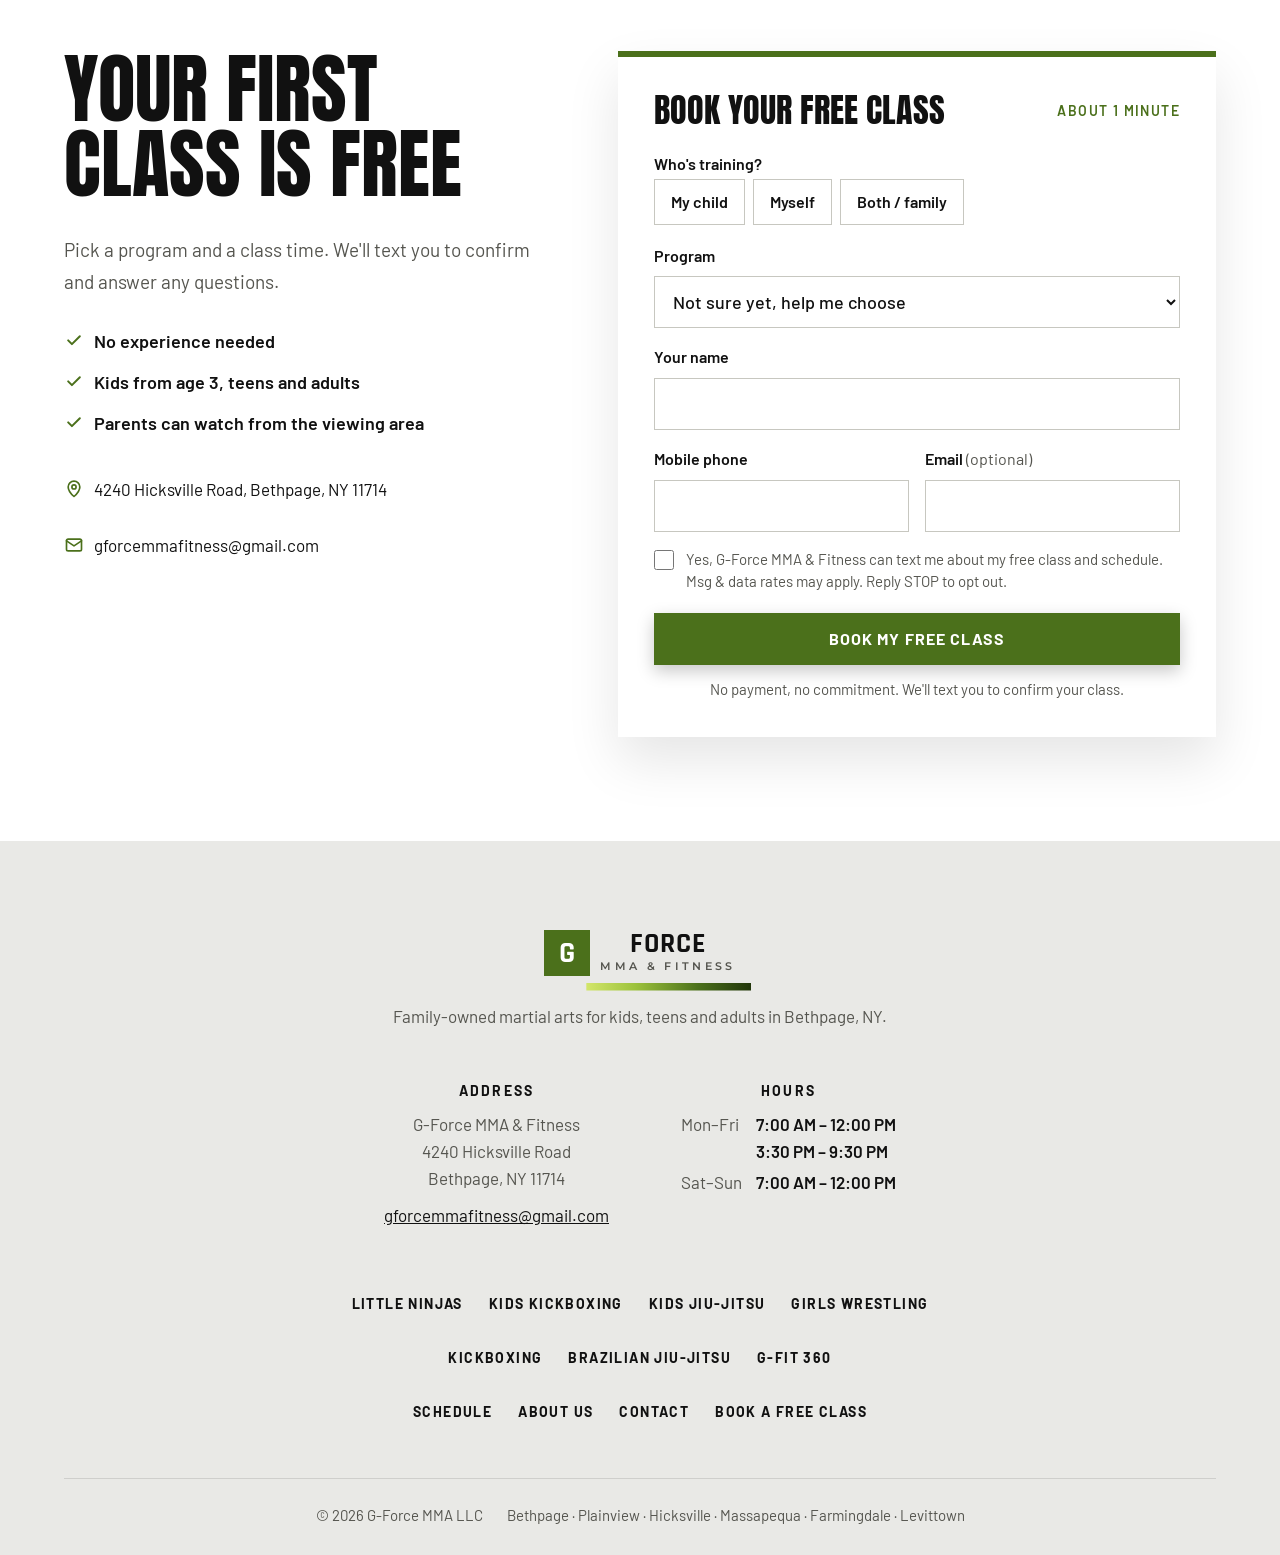
==== commit e38d9728: "Go live with Zen 3.0 (Fenriz-style layout and micro-animations)" ====
--- a/index.html
+++ b/index.html
@@ -7,15 +7,14 @@
 <meta property="og:type" content="website"><meta property="og:site_name" content="G-Force MMA &amp; Fitness">
 <meta property="og:title" content="Martial Arts in Bethpage, NY for Kids &amp; Adults | G-Force MMA &amp; Fitness"><meta property="og:description" content="Family-owned martial arts in Bethpage, NY. Kids&#x27; classes from age 3, girls&#x27; wrestling, and adult BJJ, kickboxing and G-Fit 360. Your first class is free.">
 <meta property="og:url" content="https://g-forcemma.com/"><meta property="og:image" content="https://g-forcemma.com/img/hero-kids-bjj.jpg">
-<meta name="theme-color" content="#0B0B0C">
+<meta name="theme-color" content="#FFFFFF">
 <link rel="preload" as="image" href="img/hero-family-kids.webp" imagesrcset="img/hero-family-kids-800.webp 800w, img/hero-family-kids.webp 1339w" imagesizes="(max-width: 900px) 100vw, 34vw" fetchpriority="high">
 <link rel="preconnect" href="https://fonts.googleapis.com">
 <link rel="preconnect" href="https://fonts.gstatic.com" crossorigin>
-<link rel="stylesheet" href="https://fonts.googleapis.com/css2?family=Rajdhani:wght@700&family=Montserrat:wght@600&display=swap">
-<link rel="preload" href="fonts/zen-kaku-gothic-new-400-latin.woff2" as="font" type="font/woff2" crossorigin>
-<link rel="preload" href="fonts/shippori-mincho-600-latin.woff2" as="font" type="font/woff2" crossorigin>
-<link rel="stylesheet" href="fonts.css">
+<link rel="stylesheet" href="https://fonts.googleapis.com/css2?family=Anton&family=Barlow:wght@400;500;600;700&family=Rajdhani:wght@700&family=Montserrat:wght@600&display=swap">
 <link rel="stylesheet" href="site.css">
+<script>if(!matchMedia("(prefers-reduced-motion: reduce)").matches)document.documentElement.classList.add("motion")</script>
+
 <script>
 window.GF_CONFIG = {
   formEndpoint: "", mailto: "gforcemmafitness@gmail.com",   // GoHighLevel inbound-webhook URL (or any POST endpoint). Empty = draft mode.
@@ -56,124 +55,83 @@
 </svg>
 <header class="hdr">
   <div class="wrap">
-    <a class="logo" href="index.html" aria-label="G-Force MMA &amp; Fitness home">
-      <span class="g" aria-hidden="true">G</span>
-      <span class="wm"><b>FORCE</b><small>MMA &amp; FITNESS</small></span>
-    </a>
-    <nav class="nav" aria-label="Main" id="mainnav">
-      <div class="dd">
-        <button type="button" class="dd-btn" aria-expanded="false">Programs <svg aria-hidden="true"><use href="#i-chev"/></svg></button>
-        <div class="dd-menu">
-          <div><p class="dd-h">Kids &amp; Teens</p><a href="little-ninjas.html">Little Ninjas</a><a href="kids-kickboxing.html">Kids Kickboxing</a><a href="kids-jiu-jitsu.html">Kids Jiu-Jitsu</a><a href="girls-wrestling.html">Girls Wrestling</a></div>
-          <div><p class="dd-h">Adults</p><a href="kickboxing.html">Kickboxing</a><a href="jiu-jitsu.html">Brazilian Jiu-Jitsu</a><a href="g-fit-360.html">G-Fit 360</a></div>
-        </div>
-      </div>
-      <a href="schedule.html">Schedule</a><a href="about.html">About Us</a><a href="contact.html">Contact</a>
-    </nav>
+    <a class="logo" href="index.html" aria-label="G-Force MMA &amp; Fitness home"><span class="g" aria-hidden="true">G</span><span class="wm"><b>FORCE</b><small>MMA &amp; FITNESS</small></span></a>
     <a class="btn btn-primary btn-sm hdr-cta" href="#book">Book a Free Class</a>
-    <button class="menu-btn" type="button" aria-label="Open menu" aria-expanded="false" aria-controls="mainnav" id="menuBtn"><svg aria-hidden="true"><use href="#i-menu"/></svg></button>
-  </div>
+    <button class="menu-btn" type="button" aria-expanded="false" aria-controls="mainnav" id="menuBtn"><span class="mb-t">Menu</span><span class="mb-i" aria-hidden="true"><i></i><i></i><i></i></span></button>
+  </div>
+  <nav class="nav" aria-label="Main" id="mainnav">
+    <div class="wrap">
+      <div class="nav-cols"><div class="nav-col"><p class="nav-h">Kids &amp; Teens</p><a href="little-ninjas.html">Little Ninjas</a><a href="kids-kickboxing.html">Kids Kickboxing</a><a href="kids-jiu-jitsu.html">Kids Jiu-Jitsu</a><a href="girls-wrestling.html">Girls Wrestling</a></div><div class="nav-col"><p class="nav-h">Adults</p><a href="kickboxing.html">Kickboxing</a><a href="jiu-jitsu.html">Brazilian Jiu-Jitsu</a><a href="g-fit-360.html">G-Fit 360</a></div><div class="nav-col"><p class="nav-h">G-Force</p><a href="index.html" aria-current="page">Home</a><a href="schedule.html">Schedule</a><a href="about.html">About Us</a><a href="contact.html">Contact</a></div></div>
+      <div class="nav-foot"><p>4240 Hicksville Road, Bethpage, NY 11714</p><a class="btn btn-primary" href="#book">Book a Free Class</a></div>
+    </div>
+  </nav>
 </header>
 <main id="top">
 
-<section class="fam-hero" aria-labelledby="h1">
-  <div class="fam-panels">
-    <div class="photo has-img fam-panel"><picture><source type="image/webp" srcset="img/hero-placeholder-boxing-800.webp 800w, img/hero-placeholder-boxing.webp 1200w" sizes="(max-width: 900px) 50vw, 34vw"><img src="img/hero-placeholder-boxing.jpg" alt="Two women putting on boxing gloves in a boxing ring" style="object-position:center 25%" decoding="async" width="1200" height="1654"></picture></div>
-    <div class="photo has-img fam-panel"><picture><source type="image/webp" srcset="img/hero-placeholder-bjj-800.webp 800w, img/hero-placeholder-bjj.webp 1200w" sizes="(max-width: 900px) 50vw, 34vw"><img src="img/hero-placeholder-bjj.jpg" alt="A man and a woman in gis grappling on the mat" style="object-position:center 30%" decoding="async" width="1200" height="1798"></picture></div>
-    <div class="photo has-img fam-panel fam-kids"><picture><source type="image/webp" srcset="img/hero-family-kids-800.webp 800w, img/hero-family-kids.webp 1339w" sizes="(max-width: 900px) 100vw, 34vw"><img src="img/hero-family-kids.jpg" alt="Kids in gloves and shin guards lined up with Sensei Neil" fetchpriority="high" decoding="async" width="1339" height="1174"></picture></div>
-  </div>
-  <div class="fam-copy">
-    <h1 id="h1">Martial Arts and Fitness available for the Whole Family!</h1>
-    <a class="btn btn-primary" href="#book">Book a free class</a>
-  </div>
-</section>
-
-<section class="v-cred" aria-label="Instructor credentials">
+<section class="z2-hero" aria-labelledby="h1">
+  <div class="wrap z2-hero-in">
+    <div class="z2-hero-copy">
+      <h1 id="h1">Martial Arts and Fitness available for the Whole Family!</h1>
+      <a class="btn btn-primary btn-lg" href="#book">Book a Free Class</a>
+    </div>
+    <div class="z2-hero-media">
+      <div class="photo has-img z2-m-kids"><picture><source type="image/webp" srcset="img/hero-family-kids-800.webp 800w, img/hero-family-kids.webp 1339w" sizes="(max-width: 900px) 100vw, 50vw"><img src="img/hero-family-kids.jpg" alt="Kids in gloves and shin guards lined up with Sensei Neil" style="object-position:center 20%" fetchpriority="high" decoding="async" width="1339" height="1174"></picture></div>
+      <div class="photo has-img"><picture><source type="image/webp" srcset="img/hero-kickboxing-800.webp 800w, img/hero-kickboxing.webp 1488w" sizes="(max-width: 900px) 50vw, 25vw"><img src="img/hero-kickboxing.jpg" alt="Adult kickboxing class in G-Force gear" style="object-position:50% 25%" decoding="async" width="1488" height="1057"></picture></div>
+      <div class="photo has-img"><picture><source type="image/webp" srcset="img/hero-bjj-800.webp 800w, img/hero-bjj.webp 1392w" sizes="(max-width: 900px) 50vw, 25vw"><img src="img/hero-bjj.jpg" alt="Adult Brazilian jiu-jitsu students drilling on the mat" style="object-position:70% 40%" decoding="async" width="1392" height="1130"></picture></div>
+    </div>
+  </div>
+</section>
+
+<section class="z2-cred" aria-label="Instructor credentials">
   <div class="wrap"><ul><li><b>BJJ Black Belt</b><span>Under Roberto “Cyborg” Abreu</span></li><li><b>2nd-Degree</b><span>Karate Black Belt</span></li><li><b>National Champion</b><span>Coach Haley, 2024 Fargo Nationals (wrestling)</span></li><li><b>SafeSport</b><span>&amp; Virtus Trained</span></li><li><b>CPR</b><span>&amp; First Aid Certified</span></li></ul></div>
 </section>
 <div class="tick" role="region" aria-label="Highlights"><div class="tick-track"><div class="tick-run"><span class="tick-i">Your First Class is Free</span><span class="tick-i">Beginner Friendly / No Experience Necessary</span><span class="tick-i">BJJ</span><span class="tick-i">Muay Thai / Kickboxing</span><span class="tick-i">Wrestling</span><span class="tick-i">Pre-school Programs</span><span class="tick-i">Self-Defense</span><span class="tick-i">Anti-Bullying</span><span class="tick-i">Family-owned in Bethpage</span><span class="tick-i">4240 Hicksville Road NY</span></div><div class="tick-run" aria-hidden="true"><span class="tick-i">Your First Class is Free</span><span class="tick-i">Beginner Friendly / No Experience Necessary</span><span class="tick-i">BJJ</span><span class="tick-i">Muay Thai / Kickboxing</span><span class="tick-i">Wrestling</span><span class="tick-i">Pre-school Programs</span><span class="tick-i">Self-Defense</span><span class="tick-i">Anti-Bullying</span><span class="tick-i">Family-owned in Bethpage</span><span class="tick-i">4240 Hicksville Road NY</span></div></div></div>
 
-<section id="programs" aria-labelledby="programs-h">
-  <div class="wrap">
-    <div class="sec-head"><h2 id="programs-h">Programs for every age</h2>
+<section id="programs" class="z2-light" aria-labelledby="programs-h">
+  <div class="wrap">
+    <div class="sec-head center"><h2 id="programs-h">Programs for every age</h2>
       <p class="lede">Kids start at age 3 in Little Ninjas. Parents can take BJJ, kickboxing or G-Fit 360 under the same roof.</p></div>
     <div class="group-h" id="kids"><h3>Kids &amp; Teens</h3><p>Confidence, focus and real self-defense</p></div>
-    <div class="grid g4"><article class="card">
-  <a class="card-media" href="little-ninjas.html" tabindex="-1" aria-hidden="true"><div class="photo has-img "><picture><source type="image/webp" srcset="img/little-ninjas-480.webp 480w, img/little-ninjas.webp 900w" sizes="(max-width: 600px) 100vw, (max-width: 1080px) 50vw, 25vw"><img src="img/little-ninjas.jpg" alt="Little Ninjas students, ages 3 to 5, kneeling on the mat" style="object-position:center" loading="lazy" decoding="async" width="900" height="528"></picture></div></a>
-  <div class="body">
-    <h3 class="card-h"><a href="little-ninjas.html">Little Ninjas</a></h3>
-    <div class="chips"><span class="chip">Ages 3–5</span><span class="chip alt">Beginner</span></div>
-    <p>Martial arts basics, balance, coordination and focus in a fun, safe class built for ages 3 to 5.</p>
-    <div class="cfoot"><a class="more" href="little-ninjas.html">Program Details</a><a class="btn btn-primary btn-sm" href="#book" data-program="little-ninjas">Try free</a></div>
-  </div>
-</article><article class="card">
-  <a class="card-media" href="kids-kickboxing.html" tabindex="-1" aria-hidden="true"><div class="photo has-img "><picture><source type="image/webp" srcset="img/kids-kickboxing-480.webp 480w, img/kids-kickboxing.webp 1000w" sizes="(max-width: 600px) 100vw, (max-width: 1080px) 50vw, 25vw"><img src="img/kids-kickboxing.jpg" alt="Young student in G-Force gear punching a heavy bag" style="object-position:center 30%" loading="lazy" decoding="async" width="1000" height="1000"></picture></div></a>
-  <div class="body">
-    <h3 class="card-h"><a href="kids-kickboxing.html">Kids Kickboxing</a></h3>
-    <div class="chips"><span class="chip alt">All Levels</span></div>
-    <p>Punches, kicks and footwork in a full-body workout that builds focus and discipline.</p>
-    <div class="cfoot"><a class="more" href="kids-kickboxing.html">Program Details</a><a class="btn btn-primary btn-sm" href="#book" data-program="kids-kickboxing">Try free</a></div>
-  </div>
-</article><article class="card">
-  <a class="card-media" href="kids-jiu-jitsu.html" tabindex="-1" aria-hidden="true"><div class="photo has-img "><picture><source type="image/webp" srcset="img/kids-jiu-jitsu-480.webp 480w, img/kids-jiu-jitsu.webp 900w" sizes="(max-width: 600px) 100vw, (max-width: 1080px) 50vw, 25vw"><img src="img/kids-jiu-jitsu.jpg" alt="Coach Haley in a black gi with two young students in white gis" style="object-position:center 20%" loading="lazy" decoding="async" width="900" height="1200"></picture></div></a>
-  <div class="body">
-    <h3 class="card-h"><a href="kids-jiu-jitsu.html">Kids Jiu-Jitsu</a></h3>
-    <div class="chips"><span class="chip alt">All Levels</span></div>
-    <p>Escapes, positioning and practical self-defense, plus confidence, respect and teamwork.</p>
-    <div class="cfoot"><a class="more" href="kids-jiu-jitsu.html">Program Details</a><a class="btn btn-primary btn-sm" href="#book" data-program="kids-jiu-jitsu">Try free</a></div>
-  </div>
-</article><article class="card">
-  <a class="card-media" href="girls-wrestling.html" tabindex="-1" aria-hidden="true"><div class="photo has-img "><picture><source type="image/webp" srcset="img/girls-wrestling-480.webp 480w, img/girls-wrestling.webp 900w" sizes="(max-width: 600px) 100vw, (max-width: 1080px) 50vw, 25vw"><img src="img/girls-wrestling.jpg" alt="Haley Gonzales holding a wrestling award plaque on stage" style="object-position:center 15%" loading="lazy" decoding="async" width="900" height="1229"></picture></div></a>
-  <div class="body">
-    <h3 class="card-h"><a href="girls-wrestling.html">Girls Wrestling</a></h3>
-    <div class="chips"><span class="chip">Middle &amp; High School</span><span class="chip alt">All Levels</span></div>
-    <p>Crash Girls Wrestling at G-Force, for middle and high school girls from first-timers to competitors.</p>
-    <div class="cfoot"><a class="more" href="girls-wrestling.html">Program Details</a><a class="btn btn-primary btn-sm" href="#book" data-program="girls-wrestling">Try free</a></div>
-  </div>
+    <div class="progs g4"><article class="prog">
+  <a class="tile" href="little-ninjas.html"><div class="photo has-img"><picture><source type="image/webp" srcset="img/little-ninjas-480.webp 480w, img/little-ninjas.webp 900w" sizes="(max-width: 600px) 100vw, (max-width: 1080px) 50vw, 25vw"><img src="img/little-ninjas.jpg" alt="Little Ninjas students, ages 3 to 5, kneeling on the mat" style="object-position:center" loading="lazy" decoding="async" width="900" height="528"></picture></div><span class="tile-c"><span class="tile-m">Ages 3–5 · Beginner</span><h3 class="tile-t">Little Ninjas</h3><span class="tile-go" aria-hidden="true">Learn More <i>→</i></span></span></a>
+</article><article class="prog">
+  <a class="tile" href="kids-kickboxing.html"><div class="photo has-img"><picture><source type="image/webp" srcset="img/kids-kickboxing-480.webp 480w, img/kids-kickboxing.webp 1000w" sizes="(max-width: 600px) 100vw, (max-width: 1080px) 50vw, 25vw"><img src="img/kids-kickboxing.jpg" alt="Young student in G-Force gear punching a heavy bag" style="object-position:center 30%" loading="lazy" decoding="async" width="1000" height="1000"></picture></div><span class="tile-c"><span class="tile-m">Ages 6+ · All Levels</span><h3 class="tile-t">Kids Kickboxing</h3><span class="tile-go" aria-hidden="true">Learn More <i>→</i></span></span></a>
+</article><article class="prog">
+  <a class="tile" href="kids-jiu-jitsu.html"><div class="photo has-img"><picture><source type="image/webp" srcset="img/kids-jiu-jitsu-480.webp 480w, img/kids-jiu-jitsu.webp 900w" sizes="(max-width: 600px) 100vw, (max-width: 1080px) 50vw, 25vw"><img src="img/kids-jiu-jitsu.jpg" alt="Coach Haley in a black gi with two young students in white gis" style="object-position:center 20%" loading="lazy" decoding="async" width="900" height="1200"></picture></div><span class="tile-c"><span class="tile-m">Ages 6+ · All Levels</span><h3 class="tile-t">Kids <span class="nw">Jiu-Jitsu</span></h3><span class="tile-go" aria-hidden="true">Learn More <i>→</i></span></span></a>
+</article><article class="prog">
+  <a class="tile" href="girls-wrestling.html"><div class="photo has-img"><picture><source type="image/webp" srcset="img/girls-wrestling-480.webp 480w, img/girls-wrestling.webp 900w" sizes="(max-width: 600px) 100vw, (max-width: 1080px) 50vw, 25vw"><img src="img/girls-wrestling.jpg" alt="Haley Gonzales holding a wrestling award plaque on stage" style="object-position:center 15%" loading="lazy" decoding="async" width="900" height="1229"></picture></div><span class="tile-c"><span class="tile-m">Middle &amp; High School · All Levels</span><h3 class="tile-t">Girls Wrestling</h3><span class="tile-go" aria-hidden="true">Learn More <i>→</i></span></span></a>
 </article></div>
-    <div class="group-h adults" id="adults"><h3>Adults</h3><p>All levels. Beginners welcome in every class.</p></div>
-    <div class="grid g3"><article class="card">
-  <a class="card-media" href="kickboxing.html" tabindex="-1" aria-hidden="true"><div class="photo has-img "><picture><source type="image/webp" srcset="img/adult-kickboxing-480.webp 480w, img/adult-kickboxing.webp 1200w" sizes="(max-width: 600px) 100vw, (max-width: 1080px) 50vw, 33vw"><img src="img/adult-kickboxing.jpg" alt="Adult kickboxing class in G-Force gear" style="object-position:center 30%" loading="lazy" decoding="async" width="1200" height="852"></picture></div></a>
-  <div class="body">
-    <h3 class="card-h"><a href="kickboxing.html">Kickboxing</a></h3>
-    <div class="chips"><span class="chip">Adults</span><span class="chip alt">All Levels</span></div>
-    <p>Punches, kicks, combinations and footwork in a high-energy, full-body workout.</p>
-    <div class="cfoot"><a class="more" href="kickboxing.html">Program Details</a><a class="btn btn-primary btn-sm" href="#book" data-program="kickboxing">Try free</a></div>
-  </div>
-</article><article class="card">
-  <a class="card-media" href="jiu-jitsu.html" tabindex="-1" aria-hidden="true"><div class="photo has-img "><picture><source type="image/webp" srcset="img/adult-jiu-jitsu-480.webp 480w, img/adult-jiu-jitsu.webp 1200w" sizes="(max-width: 600px) 100vw, (max-width: 1080px) 50vw, 33vw"><img src="img/adult-jiu-jitsu.jpg" alt="Adult Brazilian jiu-jitsu students drilling on the mat" style="object-position:center 60%" loading="lazy" decoding="async" width="1200" height="974"></picture></div></a>
-  <div class="body">
-    <h3 class="card-h"><a href="jiu-jitsu.html">Brazilian Jiu-Jitsu</a></h3>
-    <div class="chips"><span class="chip">Adults</span><span class="chip alt">All Levels</span></div>
-    <p>Leverage over strength. Learn real self-defense, get fit and progress at your own pace.</p>
-    <div class="cfoot"><a class="more" href="jiu-jitsu.html">Program Details</a><a class="btn btn-primary btn-sm" href="#book" data-program="jiu-jitsu">Try free</a></div>
-  </div>
-</article><article class="card">
-  <a class="card-media" href="g-fit-360.html" tabindex="-1" aria-hidden="true"><div class="photo has-img "><picture><source type="image/webp" srcset="img/g-fit-360-480.webp 480w, img/g-fit-360.webp 1200w" sizes="(max-width: 600px) 100vw, (max-width: 1080px) 50vw, 33vw"><img src="img/g-fit-360.jpg" alt="G-Fit 360 class training with battle ropes, kettlebells and medicine balls" style="object-position:center 30%" loading="lazy" decoding="async" width="1200" height="800"></picture></div></a>
-  <div class="body">
-    <h3 class="card-h"><a href="g-fit-360.html">G-Fit 360</a></h3>
-    <div class="chips"><span class="chip">Adults</span><span class="chip alt">45 Minutes</span></div>
-    <p>Strength, cardio and functional movement in 45 minutes, at your own pace.</p>
-    <div class="cfoot"><a class="more" href="g-fit-360.html">Program Details</a><a class="btn btn-primary btn-sm" href="#book" data-program="g-fit-360">Try free</a></div>
-  </div>
+    <div class="group-h" id="adults"><h3>Adults</h3><p>All levels. Beginners welcome in every class.</p></div>
+    <div class="progs g3"><article class="prog">
+  <a class="tile" href="kickboxing.html"><div class="photo has-img"><picture><source type="image/webp" srcset="img/adult-kickboxing-480.webp 480w, img/adult-kickboxing.webp 1200w" sizes="(max-width: 600px) 100vw, (max-width: 1080px) 50vw, 33vw"><img src="img/adult-kickboxing.jpg" alt="Adult kickboxing class in G-Force gear" style="object-position:center 30%" loading="lazy" decoding="async" width="1200" height="852"></picture></div><span class="tile-c"><span class="tile-m">Adults · All Levels</span><h3 class="tile-t">Kickboxing</h3><span class="tile-go" aria-hidden="true">Learn More <i>→</i></span></span></a>
+</article><article class="prog">
+  <a class="tile" href="jiu-jitsu.html"><div class="photo has-img"><picture><source type="image/webp" srcset="img/adult-jiu-jitsu-480.webp 480w, img/adult-jiu-jitsu.webp 1200w" sizes="(max-width: 600px) 100vw, (max-width: 1080px) 50vw, 33vw"><img src="img/adult-jiu-jitsu.jpg" alt="Adult Brazilian jiu-jitsu students drilling on the mat" style="object-position:center 60%" loading="lazy" decoding="async" width="1200" height="974"></picture></div><span class="tile-c"><span class="tile-m">Adults · All Levels</span><h3 class="tile-t">Brazilian <span class="nw">Jiu-Jitsu</span></h3><span class="tile-go" aria-hidden="true">Learn More <i>→</i></span></span></a>
+</article><article class="prog">
+  <a class="tile" href="g-fit-360.html"><div class="photo has-img"><picture><source type="image/webp" srcset="img/g-fit-360-480.webp 480w, img/g-fit-360.webp 1200w" sizes="(max-width: 600px) 100vw, (max-width: 1080px) 50vw, 33vw"><img src="img/g-fit-360.jpg" alt="G-Fit 360 class training with battle ropes, kettlebells and medicine balls" style="object-position:center 30%" loading="lazy" decoding="async" width="1200" height="800"></picture></div><span class="tile-c"><span class="tile-m">Adults · 45 Minutes</span><h3 class="tile-t"><span class="nw">G-Fit</span> 360</h3><span class="tile-go" aria-hidden="true">Learn More <i>→</i></span></span></a>
 </article></div>
-  </div>
-</section>
-
-<section class="v-ink" aria-labelledby="first-h">
-  <div class="wrap">
-    <div class="sec-head"><h2 id="first-h">What happens at your first class</h2>
-      <p class="lede">There's no sales pitch at the door.</p></div>
-    <ol class="tl"><li><span class="tl-k">Step 1</span><div><h3>Book online</h3><p>Pick a program and a class time that fits your week. It takes about a minute.</p></div></li><li><span class="tl-k">Step 2</span><div><h3>We text you to confirm</h3><p>We confirm your class and answer any questions before you come in.</p></div></li><li><span class="tl-k">Step 3</span><div><h3>Come in and meet us</h3><p>Meet your instructor and see the mats before class starts.</p></div></li><li><span class="tl-k">Step 4</span><div><h3>Try the class</h3><p>Kids jump in while parents watch from the viewing area. Adults, come ready to move.</p></div></li><li><span class="tl-k">Step 5</span><div><h3>Talk about next steps</h3><p>After class we'll go over programs and schedules, and you decide what fits.</p></div></li></ol>
-    <div class="ctas"><a class="btn btn-primary" href="#book">Book a Free Class</a></div>
-  </div>
-</section>
-
-<section aria-labelledby="parents-h">
-  <div class="wrap split">
-    <div class="photo has-img framed"><picture><source type="image/webp" srcset="img/hero-kids-bjj-480.webp 480w, img/hero-kids-bjj.webp 1000w" sizes="(max-width: 900px) 100vw, 50vw"><img src="img/hero-kids-bjj.jpg" alt="Haley Gonzales coaching two young students in white gis" style="object-position:center 12%" loading="lazy" decoding="async" width="1000" height="1333"></picture></div>
+    <div class="progs-cta"><a class="btn btn-primary btn-lg" href="#book">Book a Free Class</a><p>Your first class is free. No experience needed.</p></div>
+  </div>
+</section>
+
+<div class="z2-break photo has-img" role="presentation"><picture><source type="image/webp" srcset="img/hero-kickboxing-800.webp 800w, img/hero-kickboxing.webp 1488w" sizes="100vw"><img src="img/hero-kickboxing.jpg" alt="" style="object-position:50% 28%" loading="lazy" decoding="async" width="1488" height="1057"></picture></div>
+
+<section class="z2-dark z3-trial" aria-labelledby="first-h">
+  <div class="wrap z2-split">
     <div>
-      <div class="sec-head" style="margin-bottom:0"><h2 id="parents-h">What your child learns</h2>
+      <div class="sec-head"><h2 id="first-h">What happens at your first class</h2>
+        <p class="lede">There's no sales pitch at the door.</p></div>
+      <ol class="tl"><li><span class="tl-k">Step 1</span><div><h3>Book online</h3><p>Pick a program and a class time that fits your week. It takes about a minute.</p></div></li><li><span class="tl-k">Step 2</span><div><h3>We text you to confirm</h3><p>We confirm your class and answer any questions before you come in.</p></div></li><li><span class="tl-k">Step 3</span><div><h3>Come in and meet us</h3><p>Meet your instructor and see the mats before class starts.</p></div></li><li><span class="tl-k">Step 4</span><div><h3>Try the class</h3><p>Kids jump in while parents watch from the viewing area. Adults, come ready to move.</p></div></li><li><span class="tl-k">Step 5</span><div><h3>Talk about next steps</h3><p>After class we'll go over programs and schedules, and you decide what fits.</p></div></li></ol>
+      <div class="ctas"><a class="btn btn-light" href="#book">Book a Free Class</a></div>
+    </div>
+    <div class="trail-fig"><img class="t1" src="img/haley-gonzales.jpg" alt="" aria-hidden="true" loading="lazy" decoding="async" width="700" height="761"><img class="t2" src="img/haley-gonzales.jpg" alt="" aria-hidden="true" loading="lazy" decoding="async" width="700" height="761"><img class="t3" src="img/haley-gonzales.jpg" alt="Coach Haley Gonzales" loading="lazy" decoding="async" width="700" height="761"></div>
+  </div>
+</section>
+
+<section class="z2-light" aria-labelledby="parents-h">
+  <div class="wrap z2-split z2-split-rev">
+    <div class="photo has-img z2-split-photo"><picture><source type="image/webp" srcset="img/hero-kids-bjj-480.webp 480w, img/hero-kids-bjj.webp 1000w" sizes="(max-width: 900px) 100vw, 45vw"><img src="img/hero-kids-bjj.jpg" alt="Haley Gonzales coaching two young students in white gis" style="object-position:center 12%" loading="lazy" decoding="async" width="1000" height="1333"></picture></div>
+    <div>
+      <div class="sec-head"><h2 id="parents-h">What your child learns</h2>
         <p class="lede">Our mission is to build strong bodies, develop good character and bring families together.</p></div>
       <ul class="oc"><li><div><h3>Confidence &amp; Discipline</h3><p>Respect, self-control and the will to keep going when it gets hard.</p></div></li><li><div><h3>Focus &amp; Listening</h3><p>Following directions in a structured class.</p></div></li><li><div><h3>Balance &amp; Coordination</h3><p>Body awareness and motor skills, through games and drills kids enjoy.</p></div></li><li><div><h3>Real Self-Defense</h3><p>Escapes, positioning and age-appropriate self-defense skills.</p></div></li></ul>
       <p class="callout"><b>Dawn has taught kids' martial arts since 2003.</b> She started with preschool classes, and working with kids is still her favorite part of teaching.</p>
@@ -182,36 +140,32 @@
   </div>
 </section>
 
-<section class="v-ink v-nums" aria-labelledby="nums-h">
-  <div class="wrap">
-    <div class="nums-head"><h2 id="nums-h">Years of experience</h2></div>
+<section class="z2-black z2-nums" aria-labelledby="nums-h">
+  <div class="wrap">
+    <div class="sec-head center"><h2 id="nums-h">Years of experience</h2></div>
     <ul class="nums"><li><b>30</b><span class="nk">years training</span><span>Sensei Neil, training since 1997</span></li><li><b>2001</b><span class="nk">teaching since</span><span>Neil has coached kids and adults for over 25 years</span></li><li><b>2003</b><span class="nk">teaching kids since</span><span>Dawn started with preschool classes</span></li><li><b>3+</b><span class="nk">starting age</span><span>Little Ninjas is for ages 3–5</span></li></ul>
   </div>
 </section>
 
-<section id="family" aria-labelledby="family-h">
-  <div class="wrap">
-    <div class="family-intro">
-      <div class="sec-head"><h2 id="family-h">Meet your instructors</h2></div>
-      <p class="story">G-Force is a family-owned school. Neil, his wife Dawn and their two daughters started it as a welcoming place where kids, teens and adults train, challenge themselves and build lasting friendships.</p>
-    </div>
-    <div class="grid g3"><article class="inst"><div class="photo has-img"><picture><source type="image/webp" srcset="img/neil-gonzales-480.webp 480w, img/neil-gonzales.webp 700w" sizes="(max-width: 900px) 100vw, 50vw"><img src="img/neil-gonzales.jpg" alt="Sensei Neil Gonzales in his gi and black belt" style="object-position:center 20%" loading="lazy" width="700" height="700"></picture></div><div class="body"><p class="role">Founder &amp; Head Instructor</p><h3>Sensei Neil Gonzales</h3><ul><li><svg aria-hidden="true"><use href="#i-check"/></svg><span>BJJ black belt under Roberto “Cyborg” Abreu</span></li><li><svg aria-hidden="true"><use href="#i-check"/></svg><span>2nd-degree Karate black belt</span></li><li><svg aria-hidden="true"><use href="#i-check"/></svg><span>30 years training, teaching since 2001</span></li></ul>
-<a class="more" href="about.html#neil"><span>Read Neil's story</span> →</a></div></article><article class="inst"><div class="photo need" role="img" aria-label="Dawn Rizzi"><span class="ph-name" aria-hidden="true">Dawn Rizzi</span></div><div class="body"><p class="role">Co-Owner &amp; Instructor</p><h3>Dawn Rizzi</h3><ul><li><svg aria-hidden="true"><use href="#i-check"/></svg><span>Karate black belt, BJJ blue belt</span></li><li><svg aria-hidden="true"><use href="#i-check"/></svg><span>24 years training, teaching since 2003</span></li><li><svg aria-hidden="true"><use href="#i-check"/></svg><span>Started with preschool classes</span></li></ul>
-<a class="more" href="about.html#dawn"><span>Read Dawn's story</span> →</a></div></article><article class="inst"><div class="photo has-img"><picture><source type="image/webp" srcset="img/haley-gonzales-480.webp 480w, img/haley-gonzales.webp 700w" sizes="(max-width: 900px) 100vw, 50vw"><img src="img/haley-gonzales.jpg" alt="Haley Gonzales, instructor and wrestling coach" style="object-position:center 20%" loading="lazy" width="700" height="761"></picture></div><div class="body"><p class="role">Instructor &amp; Wrestling Coach</p><h3>Haley Gonzales</h3><ul><li><svg aria-hidden="true"><use href="#i-check"/></svg><span>2024 Fargo National Wrestling Champion</span></li><li><svg aria-hidden="true"><use href="#i-check"/></svg><span>2× NY State &amp; 2× Nassau County Champion</span></li><li><svg aria-hidden="true"><use href="#i-check"/></svg><span>BJJ blue belt, training since age 5</span></li></ul>
-<a class="more" href="about.html#haley"><span>Read Haley's story</span> →</a></div></article></div>
-  </div>
-</section>
-
-
-
-
-
-<section id="faq" aria-labelledby="faq-h">
-  <div class="wrap faq-grid">
+<section id="family" class="z2-light" aria-labelledby="family-h">
+  <div class="wrap">
+    <div class="sec-head center"><h2 id="family-h">Meet your instructors</h2>
+      <p class="lede">G-Force is a family-owned school. Neil, his wife Dawn and their two daughters started it as a welcoming place where kids, teens and adults train, challenge themselves and build lasting friendships.</p></div>
+    <div class="grid g3 coaches"><article class="coach"><div class="photo has-img"><picture><source type="image/webp" srcset="img/neil-gonzales-480.webp 480w, img/neil-gonzales.webp 700w" sizes="(max-width: 900px) 100vw, 50vw"><img src="img/neil-gonzales.jpg" alt="Sensei Neil Gonzales in his gi and black belt" style="object-position:center 20%" loading="lazy" width="700" height="700"></picture></div><div class="coach-ov"><p class="coach-role">Founder &amp; Head Instructor</p><h3 class="coach-name">Sensei Neil Gonzales</h3><div class="coach-facts"><ul><li><svg aria-hidden="true"><use href="#i-check"/></svg><span>BJJ black belt under Roberto “Cyborg” Abreu</span></li><li><svg aria-hidden="true"><use href="#i-check"/></svg><span>2nd-degree Karate black belt</span></li><li><svg aria-hidden="true"><use href="#i-check"/></svg><span>30 years training, teaching since 2001</span></li></ul></div><span class="coach-more" aria-hidden="true">View Profile <i>+</i></span></div><button type="button" class="coach-open" data-coach="neil" aria-haspopup="dialog"><span class="sr">View Sensei Neil Gonzales's profile</span></button></article><article class="coach"><div class="photo need" role="img" aria-label="Dawn Rizzi"><span class="ph-name" aria-hidden="true">Dawn Rizzi</span></div><div class="coach-ov"><p class="coach-role">Co-Owner &amp; Instructor</p><h3 class="coach-name">Dawn Rizzi</h3><div class="coach-facts"><ul><li><svg aria-hidden="true"><use href="#i-check"/></svg><span>Karate black belt, BJJ blue belt</span></li><li><svg aria-hidden="true"><use href="#i-check"/></svg><span>24 years training, teaching since 2003</span></li><li><svg aria-hidden="true"><use href="#i-check"/></svg><span>Started with preschool classes</span></li></ul></div><span class="coach-more" aria-hidden="true">View Profile <i>+</i></span></div><button type="button" class="coach-open" data-coach="dawn" aria-haspopup="dialog"><span class="sr">View Dawn Rizzi's profile</span></button></article><article class="coach"><div class="photo has-img"><picture><source type="image/webp" srcset="img/haley-gonzales-480.webp 480w, img/haley-gonzales.webp 700w" sizes="(max-width: 900px) 100vw, 50vw"><img src="img/haley-gonzales.jpg" alt="Haley Gonzales, instructor and wrestling coach" style="object-position:center 20%" loading="lazy" width="700" height="761"></picture></div><div class="coach-ov"><p class="coach-role">Instructor &amp; Wrestling Coach</p><h3 class="coach-name">Haley Gonzales</h3><div class="coach-facts"><ul><li><svg aria-hidden="true"><use href="#i-check"/></svg><span>2024 Fargo National Wrestling Champion</span></li><li><svg aria-hidden="true"><use href="#i-check"/></svg><span>2× NY State &amp; 2× Nassau County Champion</span></li><li><svg aria-hidden="true"><use href="#i-check"/></svg><span>BJJ blue belt, training since age 5</span></li></ul></div><span class="coach-more" aria-hidden="true">View Profile <i>+</i></span></div><button type="button" class="coach-open" data-coach="haley" aria-haspopup="dialog"><span class="sr">View Haley Gonzales's profile</span></button></article></div>
+    <div class="ctas center"><a class="btn btn-dark" href="about.html">About Us</a></div>
+  </div>
+</section>
+
+<div class="z2-break photo has-img" role="presentation"><picture><source type="image/webp" srcset="img/g-fit-360-480.webp 480w, img/g-fit-360.webp 1200w" sizes="100vw"><img src="img/g-fit-360.jpg" alt="" style="object-position:50% 30%" loading="lazy" decoding="async" width="1200" height="800"></picture></div>
+
+
+
+<section id="faq" class="z2-dark" aria-labelledby="faq-h">
+  <div class="wrap z2-faq">
     <div class="sec-head"><h2 id="faq-h">Frequently asked questions</h2>
       <p class="lede">Have another question? Ask us at your free class or send a message below.</p></div>
     <div class="faq">
-        <details open><summary>What age can my child start?<span class="pm" aria-hidden="true"></span></summary><div class="a">As young as 3. Little Ninjas is for ages 3–5. Older kids join Kids Jiu-Jitsu or Kids Kickboxing, and middle and high school girls can join Crash Girls Wrestling.</div></details>
+        <details open><summary>What age can my child start?<span class="pm" aria-hidden="true"></span></summary><div class="a">As young as 3. Little Ninjas is for ages 3–5. Kids 6 and up join Kids Jiu-Jitsu or Kids Kickboxing, and middle and high school girls can join Crash Girls Wrestling.</div></details>
         <details><summary>Does my child need any experience?<span class="pm" aria-hidden="true"></span></summary><div class="a">No. Every program welcomes beginners. Kids start with the basics and progress at their own pace.</div></details>
         <details><summary>Can I watch my child's class?<span class="pm" aria-hidden="true"></span></summary><div class="a">Yes. We have a parent viewing area and a kids' area for siblings.</div></details>
         <details><summary>Do kids have to compete?<span class="pm" aria-hidden="true"></span></summary><div class="a">No. Competition training is there for kids who want it. It's always their choice.</div></details>
@@ -222,7 +176,7 @@
   </div>
 </section>
 
-<section id="visit" class="v-ink" aria-labelledby="visit-h">
+<section id="visit" class="z2-black" aria-labelledby="visit-h">
   <div class="wrap">
     <div class="sec-head"><h2 id="visit-h">Location and hours</h2></div>
     <div class="loc">
@@ -295,7 +249,7 @@
           </div>
         </fieldset>
         <div class="fld full" id="b-age-wrap" hidden><label for="b-age">Child's age</label><input id="b-age" name="child_age" inputmode="numeric" autocomplete="off"></div>
-        <div class="fld full"><label for="b-prog">Program</label><select id="b-prog" name="program"><option value="">Not sure yet, help me choose</option><optgroup label="Kids &amp; Teens"><option value="little-ninjas">Little Ninjas (3–5)</option><option value="kids-kickboxing">Kids Kickboxing</option><option value="kids-jiu-jitsu">Kids Jiu-Jitsu</option><option value="girls-wrestling">Girls Wrestling</option></optgroup><optgroup label="Adults"><option value="kickboxing">Kickboxing</option><option value="jiu-jitsu">Brazilian Jiu-Jitsu</option><option value="g-fit-360">G-Fit 360</option></optgroup></select></div>
+        <div class="fld full"><label for="b-prog">Program</label><select id="b-prog" name="program"><option value="">Not sure yet, help me choose</option><optgroup label="Kids &amp; Teens"><option value="little-ninjas">Little Ninjas (3–5)</option><option value="kids-kickboxing">Kids Kickboxing (6+)</option><option value="kids-jiu-jitsu">Kids Jiu-Jitsu (6+)</option><option value="girls-wrestling">Girls Wrestling</option></optgroup><optgroup label="Adults"><option value="kickboxing">Kickboxing</option><option value="jiu-jitsu">Brazilian Jiu-Jitsu</option><option value="g-fit-360">G-Fit 360</option></optgroup></select></div>
         <fieldset class="fld full" id="slot-wrap" hidden><legend>Pick a class to try</legend>
           <p class="slot-note" id="slot-note" hidden></p>
           <div class="slots" id="slots"></div>
@@ -312,39 +266,31 @@
   </div>
 </section>
 
+<dialog class="coach-dlg" id="coach-neil" aria-labelledby="dlg-neil-h"><button type="button" class="dlg-x" aria-label="Close"><span aria-hidden="true">×</span></button><div class="dlg-grid"><div class="photo has-img dlg-photo"><picture><source type="image/webp" srcset="img/neil-gonzales-480.webp 480w, img/neil-gonzales.webp 700w" sizes="(max-width: 900px) 100vw, 50vw"><img src="img/neil-gonzales.jpg" alt="Sensei Neil Gonzales in his gi and black belt" style="object-position:center 20%" loading="lazy" decoding="async" width="700" height="700"></picture></div><div class="dlg-body"><p class="role">Founder &amp; Head Instructor</p><h2 class="dlg-name" id="dlg-neil-h">Sensei Neil Gonzales</h2><ul class="facts-list"><li><svg aria-hidden="true"><use href="#i-check"/></svg><span>BJJ Black Belt</span></li><li><svg aria-hidden="true"><use href="#i-check"/></svg><span>2nd-Degree Karate Black Belt</span></li><li><svg aria-hidden="true"><use href="#i-check"/></svg><span>30 years training, teaching since 2001. Owning / operating Martial Arts schools since 2003</span></li><li><svg aria-hidden="true"><use href="#i-check"/></svg><span>SafeSport, CPR, First Aid, IBJJF Black Belt and Rules / Referee Course Certified</span></li></ul><p>Sensei Neil Gonzales has three decades of martial arts experience and more than 25 years of teaching. He has built his life around training, competing and coaching students.</p><p>Neil started training in 1997 and earned his first-degree black belt in Karate in 2003. In 2007, he earned his second-degree black belt and the title of Sensei (Senior Instructor) under Shihan Daniel Schulmann.</p><p>In 2013, Neil began traditional BJJ Gi training and earned his BJJ Black Belt under Roberto “Cyborg” Abreu in 2019.</p><p>Neil has competed in Karate, Gi and No-Gi Brazilian Jiu-Jitsu, USA Boxing, Kickboxing and MMA. He has taught since 2001, and he believes martial arts training builds confidence, discipline, respect and perseverance, on and off the mats.</p><p>Neil has had a long history of success serving different communities including CT and NY and playing the important role as head instructor in multiple locations.</p><p>Today Neil runs G-Force MMA &amp; Fitness in Bethpage with his wife, Dawn, and their two daughters. It's a family-owned school where kids, teens and adults train, challenge themselves, build lasting friendships and reach their goals.</p><blockquote class="bio-quote"><p>“I am fortunate to have dedicated myself to Martial Arts and Fitness, which has brought me and my family numerous rewards and benefits. This passion has inspired me to embrace it as a lifestyle and share it with others.</p><p>The culture we provide is something of utmost importance to me. I have seen multiple approaches work. But at the end of the day, I choose to provide an atmosphere myself and my family can be proud of while helping others.”</p><footer>Sensei Neil Gonzales</footer></blockquote><div class="dlg-cta"><a class="btn btn-primary" href="#book">Book a Free Class</a></div></div></div></dialog>
+<dialog class="coach-dlg" id="coach-dawn" aria-labelledby="dlg-dawn-h"><button type="button" class="dlg-x" aria-label="Close"><span aria-hidden="true">×</span></button><div class="dlg-grid"><div class="photo need dlg-photo" role="img" aria-label="Dawn Rizzi"><span class="ph-name" aria-hidden="true">Dawn Rizzi</span></div><div class="dlg-body"><p class="role">Co-Owner &amp; Instructor</p><h2 class="dlg-name" id="dlg-dawn-h">Dawn Rizzi</h2><ul class="facts-list"><li><svg aria-hidden="true"><use href="#i-check"/></svg><span>Karate Black Belt</span></li><li><svg aria-hidden="true"><use href="#i-check"/></svg><span>BJJ Blue Belt</span></li><li><svg aria-hidden="true"><use href="#i-check"/></svg><span>24 years training, teaching since 2003</span></li><li><svg aria-hidden="true"><use href="#i-check"/></svg><span>Kids and Preschool age specialty</span></li></ul><p>Dawn Rizzi started training in 2002 at Tiger Schulmann's MMA, where she earned her Black Belt and actively competed in MMA and grappling competitions.</p><p>In 2003 she started teaching preschool martial arts classes and found a passion for it. Twenty-plus years later, she teaches both kids' and adult classes.</p><p>Dawn uses encouragement and structure to help young students build focus, discipline and respect, and she loves watching a child grow in confidence and discover what they're capable of.</p><div class="dlg-cta"><a class="btn btn-primary" href="#book">Book a Free Class</a></div></div></div></dialog>
+<dialog class="coach-dlg" id="coach-haley" aria-labelledby="dlg-haley-h"><button type="button" class="dlg-x" aria-label="Close"><span aria-hidden="true">×</span></button><div class="dlg-grid"><div class="photo has-img dlg-photo"><picture><source type="image/webp" srcset="img/haley-gonzales-480.webp 480w, img/haley-gonzales.webp 700w" sizes="(max-width: 900px) 100vw, 50vw"><img src="img/haley-gonzales.jpg" alt="Haley Gonzales, instructor and wrestling coach" style="object-position:center 20%" loading="lazy" decoding="async" width="700" height="761"></picture></div><div class="dlg-body"><p class="role">Instructor &amp; Wrestling Coach</p><h2 class="dlg-name" id="dlg-haley-h">Haley Gonzales</h2><ul class="facts-list"><li><svg aria-hidden="true"><use href="#i-check"/></svg><span>2024 USA Wrestling 16U Fargo National Champion</span></li><li><svg aria-hidden="true"><use href="#i-check"/></svg><span>2025 Newsday Wrestler of the Year</span></li><li><svg aria-hidden="true"><use href="#i-check"/></svg><span>2× Blatnick NYS Championship Champion (2024 &amp; 2026)</span></li><li><svg aria-hidden="true"><use href="#i-check"/></svg><span>2× Nassau County Champion (2025 &amp; 2026)</span></li><li><svg aria-hidden="true"><use href="#i-check"/></svg><span>2× New York State Champion (2025 &amp; 2026)</span></li><li><svg aria-hidden="true"><use href="#i-check"/></svg><span>BJJ Blue Belt</span></li><li><svg aria-hidden="true"><use href="#i-check"/></svg><span>SafeSport Certified</span></li><li><svg aria-hidden="true"><use href="#i-check"/></svg><span>Active Women's Collegiate Wrestler</span></li></ul><p>Haley Gonzales started training Martial Arts including Striking and BJJ at five years old with her family. She has actively competed in many Brazilian Jiu-Jitsu tournaments.</p><p>Taking on the sport of Wrestling in her freshman year of HS in 2022, her Martial Arts background quickly translated. She quickly burst onto the girls Wrestling scene earning numerous prestigious accolades in her HS career.</p><p>A 2024 Fargo National Champion, 2-time Nassau County Champion (2025 &amp; 2026), and 2-time New York State Champion (2025 &amp; 2026). Her hard work and dedication has also earned her a full college wrestling scholarship.</p><p>Haley started teaching in 2024 running youth programs and women's only groups with the family. Now on a journey at the collegiate level but when she is home from college, she helps coach wrestling and teaches kids' classes at G-Force. Through G-Force and Crash Girls Wrestling, she hopes to help young athletes, especially girls, believe in themselves and work hard for their goals.</p><div class="dlg-cta"><a class="btn btn-primary" href="#book">Book a Free Class</a></div></div></div></dialog>
 </main>
 <footer class="foot">
   <div class="wrap">
-    <div class="cols">
-      <div>
-        <a class="logo" href="index.html" aria-label="G-Force MMA & Fitness home"><span class="g" aria-hidden="true">G</span><span class="wm"><b>FORCE</b><small>MMA &amp; FITNESS</small></span></a>
-        <p style="margin-top:18px;max-width:34ch">Family-owned martial arts for kids, teens and adults in Bethpage, NY.</p>
-        <p style="margin-top:14px">4240 Hicksville Road<br>Bethpage, NY 11714<br><a href="mailto:gforcemmafitness@gmail.com">gforcemmafitness@gmail.com</a></p>
-      </div>
-      <div>
-        <h4>Kids &amp; Teens</h4>
-        <ul><li><a href="little-ninjas.html">Little Ninjas</a></li><li><a href="kids-kickboxing.html">Kids Kickboxing</a></li><li><a href="kids-jiu-jitsu.html">Kids Jiu-Jitsu</a></li><li><a href="girls-wrestling.html">Girls Wrestling</a></li></ul>
-      </div>
-      <div>
-        <h4>Adults</h4>
-        <ul><li><a href="kickboxing.html">Kickboxing</a></li><li><a href="jiu-jitsu.html">Brazilian Jiu-Jitsu</a></li><li><a href="g-fit-360.html">G-Fit 360</a></li></ul>
-      </div>
-      <div>
-        <h4>Visit</h4>
-        <ul><li>Mon–Fri 7a–12p · 3:30–9:30p</li><li>Sat–Sun 7a–12p</li><li><a href="schedule.html">Class schedule</a></li><li><a href="about.html">About us</a></li><li><a href="contact.html">Contact &amp; directions</a></li><li><a href="#book">Book a free class</a></li></ul>
-      </div>
-    </div>
-    <div class="base">
-      <span><span class="belt" aria-hidden="true"><span class="tip"><i></i><i></i><i></i><i></i></span></span>© 2026 G-Force MMA LLC</span>
-      <span>Bethpage · Plainview · Hicksville · Massapequa · Farmingdale · Levittown</span>
-    </div>
+    <div class="foot-logo"><a class="logo" href="index.html" aria-label="G-Force MMA &amp; Fitness home"><span class="g" aria-hidden="true">G</span><span class="wm"><b>FORCE</b><small>MMA &amp; FITNESS</small></span></a></div>
+    <p class="foot-tag">Family-owned martial arts for kids, teens and adults in Bethpage, NY.</p>
+    <div class="foot-cols">
+      <div><h4>Address</h4><p>G-Force MMA &amp; Fitness<br>4240 Hicksville Road<br>Bethpage, NY 11714</p><p><a href="mailto:gforcemmafitness@gmail.com">gforcemmafitness@gmail.com</a></p></div>
+      <div><h4>Hours</h4><dl class="foot-hours"><dt>Mon–Fri</dt><dd>7:00 AM – 12:00 PM<br>3:30 PM – 9:30 PM</dd><dt>Sat–Sun</dt><dd>7:00 AM – 12:00 PM</dd></dl></div>
+    </div>
+    <nav class="foot-links" aria-label="Kids and teens programs"><a href="little-ninjas.html">Little Ninjas</a><a href="kids-kickboxing.html">Kids Kickboxing</a><a href="kids-jiu-jitsu.html">Kids Jiu-Jitsu</a><a href="girls-wrestling.html">Girls Wrestling</a></nav>
+    <nav class="foot-links foot-links-2" aria-label="Adult programs"><a href="kickboxing.html">Kickboxing</a><a href="jiu-jitsu.html">Brazilian Jiu-Jitsu</a><a href="g-fit-360.html">G-Fit 360</a></nav>
+    <nav class="foot-links foot-links-2" aria-label="Site"><a href="schedule.html">Schedule</a><a href="about.html">About Us</a><a href="contact.html">Contact</a><a href="#book">Book a Free Class</a></nav>
+    <div class="base"><span>© 2026 G-Force MMA LLC</span><span>Bethpage · Plainview · Hicksville · Massapequa · Farmingdale · Levittown</span></div>
   </div>
 </footer>
 <div class="mcta">
   <a class="btn btn-primary" href="#book">Book a Free Class</a>
   <a class="call" href="mailto:gforcemmafitness@gmail.com" aria-label="Email G-Force"><svg aria-hidden="true"><use href="#i-mail"/></svg></a>
+</div>
 <script src="schedule-data.js"></script>
 <script src="site.js"></script>
+<script src="motion.js" defer></script>
 <script src="booking.js" defer></script>
 
 </body></html>
--- a/site.css
+++ b/site.css
@@ -1,1303 +1,827 @@
-
-/* Layout: bright single-scroll homepage. Split hero (copy left, real kids-class photo right), then
-   age-grouped program grid, parent outcomes, the family, a black Bushido band, steps, facility,
-   FAQ, location, and a green booking band. Light theme only, by client choice. */
+/* G-Force Zen 3.0: Zen 2.0 in light mode. Same layout and markup; the light-mode block at the end of this file
+   overrides the dark sections. Original Zen 2.0 notes follow.
+   Layout and feel modeled on fenriz-gym.com (Berlin): black and light-grey sections, heavy condensed
+   uppercase headings with a colour bar behind them, full-bleed black-and-white photo breaks, image
+   tiles for classes, a full-screen menu and a centred footer. Everything inside is G-Force's own:
+   their wording, their photos, their brand green in place of Fenriz's yellow-to-blue gradient.
+   Fonts: Anton (headings, free stand-in for Fenriz's paid display face) and Barlow (body). */
+
 :root{
-  --gf-green:#4B701B; --gf-green-deep:#3B5A14; --gf-green-tint:#E9F0DF; --gf-mist:#F5F7F1;
-  --gf-ink:#0E110C; --gf-black:#000000; --gf-body:#1F231C; --gf-muted:#3E4538; --gf-line:#DCE3D2; --gf-white:#FFFFFF;
-  --gf-note:#FFF1B8; --gf-note-ink:#5A4300;
-  --f-display:"Rajdhani","Arial Narrow","Helvetica Neue",Arial,sans-serif;
-  --f-body:"Montserrat",system-ui,-apple-system,"Segoe UI",Roboto,Arial,sans-serif;
-  --r-btn:8px; --r-card:16px;
-  --shadow:0 10px 30px rgba(14,17,12,.12);
+  --black:#0B0B0B; --dark:#1B1B1B; --dark-2:#242424; --light:#E9E9E6; --paper:#F4F4F1; --white:#FFFFFF;
+  --ink:#111111; --body:#2A2A2A; --muted:#55554F; --line:rgba(17,17,17,.14);
+  --on-dark:#E4E4E0; --on-dark-2:#B5B5AE; --hair-d:rgba(255,255,255,.14);
+  --green:#4B701B; --green-deep:#3B5A14; --lime:#B5D334; --green-tint:#E3EAD6;
+  --bar:linear-gradient(90deg,#D3E66A 0%,#9CC23C 30%,#4B701B 68%,#22360B 100%);
+  --note:#FFF1B8; --note-ink:#5A4300;
+  --f-display:"Anton","Impact","Arial Narrow",sans-serif;
+  --f-body:"Barlow",system-ui,-apple-system,"Segoe UI",Roboto,Arial,sans-serif;
   --container:1200px;
   color-scheme:light;
 }
 *{box-sizing:border-box}
-html{scroll-behavior:smooth}
-body{background:var(--gf-white);color:var(--gf-body);font-family:var(--f-body);font-size:19px;line-height:1.65;-webkit-font-smoothing:antialiased}
+html{scroll-behavior:smooth;-webkit-text-size-adjust:100%}
+body{margin:0;background:var(--light);color:var(--body);font:400 18px/1.6 var(--f-body);-webkit-font-smoothing:antialiased;overflow-x:clip}
 img{display:block;max-width:100%}
-a{color:var(--gf-green)}
-:focus-visible{outline:3px solid var(--gf-green);outline-offset:2px;border-radius:4px}
-h1,h2,h3{font-family:var(--f-display);color:var(--gf-ink);margin:0;text-wrap:balance}
+a{color:var(--green)}
+:focus-visible{outline:3px solid var(--lime);outline-offset:2px}
+h1,h2,h3,h4{margin:0;color:var(--ink);text-wrap:balance}
 p{margin:0}
-.wrap{max-width:var(--container);margin:0 auto;padding-inline:20px}
+.nw{white-space:nowrap}
+p,li,dd,figcaption,blockquote,summary,.lede{text-wrap:pretty}
+ul,ol{margin:0;padding:0}
+.wrap{max-width:var(--container);margin:0 auto;padding-inline:24px}
 [hidden]{display:none!important}
 .sr{position:absolute;width:1px;height:1px;overflow:hidden;clip:rect(0 0 0 0);white-space:nowrap}
-
-/* Draft notes */
-.draftbar{background:var(--gf-ink);color:#fff;font-size:17px}
+.skip{position:absolute;left:-9999px;top:0;z-index:100;background:var(--white);color:var(--ink);padding:12px 16px}
+.skip:focus{left:12px;top:12px}
+section{padding-block:104px;scroll-margin-top:72px}
+.belt{display:none}
+
+/* Draft bar and yellow notes */
+.draftbar{background:#000;color:#fff;font-size:16px;border-bottom:1px solid var(--hair-d)}
 .draftbar .wrap{display:flex;gap:12px;align-items:center;justify-content:space-between;padding-block:8px;flex-wrap:wrap}
-.draftbar b{font-weight:600}
-.draftbar button{background:transparent;color:#fff;border:1px solid rgba(255,255,255,.4);border-radius:999px;padding:4px 12px;font:600 17px var(--f-body);cursor:pointer}
-.todo{background:var(--gf-note);color:var(--gf-note-ink);border-radius:4px;padding:1px 6px;font-weight:600;font-size:.9em;-webkit-box-decoration-break:clone;box-decoration-break:clone}
+.draft-actions{display:flex;gap:10px;flex-wrap:wrap}
+.draftbar a,.draftbar button{display:inline-flex;align-items:center;min-height:44px;padding:0 12px;border:1px solid rgba(255,255,255,.35);background:transparent;color:#fff;font:600 15px var(--f-body);text-decoration:none;cursor:pointer}
+.todo{background:var(--note);color:var(--note-ink);padding:1px 6px;font-weight:600;font-size:.9em;-webkit-box-decoration-break:clone;box-decoration-break:clone;text-transform:none;letter-spacing:0;font-family:var(--f-body)}
 html.hide-notes .todo{background:transparent;color:inherit;padding:0;font-weight:inherit}
 html.hide-notes .todo.only-note{display:none}
 
-/* Top utility bar */
-.util{background:var(--gf-mist);border-bottom:1px solid var(--gf-line);font-size:17px;color:var(--gf-muted)}
-.util .wrap{display:flex;gap:20px;align-items:center;justify-content:space-between;padding-block:8px;flex-wrap:wrap}
-.util span{display:inline-flex;align-items:center;gap:6px}
-.util svg{width:15px;height:15px;color:var(--gf-green)}
+/* Buttons: square, bold, uppercase, like the template */
+.btn{display:inline-flex;align-items:center;justify-content:center;gap:10px;min-height:52px;padding:0 26px;border:0;border-radius:0;font:700 16px/1.1 var(--f-body);letter-spacing:.07em;text-transform:uppercase;text-decoration:none;text-align:center;cursor:pointer;box-shadow:0 6px 16px rgba(0,0,0,.22);transition:background .15s,color .15s,transform .15s}
+.btn:hover{transform:translateY(-1px)}
+.btn-primary{background:var(--green);color:#fff}
+.btn-primary:hover{background:var(--green-deep)}
+.btn-dark,.btn-secondary{background:var(--black);color:#fff}
+.btn-dark:hover,.btn-secondary:hover{background:#333}
+.btn-light,.btn-ghost-light{background:#fff;color:var(--ink)}
+.btn-light:hover,.btn-ghost-light:hover{background:var(--lime)}
+.btn-sm{min-height:44px;padding:0 18px;font-size:14px}
+.btn-lg{min-height:60px;padding:0 34px;font-size:17px}
+.ctas{display:flex;gap:14px;flex-wrap:wrap;margin-top:36px}
+.ctas.center{justify-content:center}
 
 /* Header */
-.hdr{position:sticky;top:env(safe-area-inset-top,0px);z-index:20;background:rgba(255,255,255,.96);backdrop-filter:saturate(1.4) blur(8px);border-bottom:1px solid var(--gf-line)}
-.hdr .wrap{display:flex;align-items:center;gap:28px;height:76px}
-.logo{display:flex;align-items:center;gap:10px;text-decoration:none;color:var(--gf-ink);flex:none}
-.logo .g{width:44px;height:44px;border-radius:10px;background:var(--gf-green);color:#fff;display:grid;place-items:center;font:700 37px/1 var(--f-display)}
+.hdr{position:sticky;top:0;z-index:50;background:var(--black);color:#fff}
+.hdr>.wrap{position:relative;z-index:2;display:flex;align-items:center;gap:20px;height:80px;max-width:1320px}
+.logo{display:inline-flex;align-items:center;gap:10px;min-height:48px;text-decoration:none;color:#fff;flex:none}
+.logo .g{display:grid;place-items:center;width:46px;height:46px;background:var(--green);color:#fff;font:700 30px/1 "Rajdhani",var(--f-display)}
 .logo .wm{display:flex;flex-direction:column;line-height:1}
-.logo .wm b{font:700 29px/0.9 var(--f-display);letter-spacing:.06em}
-.logo .wm small{font:700 12.5px/1.2 var(--f-body);letter-spacing:.12em;color:var(--gf-muted);margin-top:4px}
-.nav{display:flex;gap:26px;margin-left:auto;align-items:center}
-.nav a{color:var(--gf-ink);text-decoration:none;font:600 17px var(--f-body)}
-.nav a:hover{color:var(--gf-green)}
-.menu-btn{display:none;margin-left:auto;background:none;border:1px solid var(--gf-line);border-radius:8px;width:44px;height:44px;align-items:center;justify-content:center;cursor:pointer}
-.menu-btn svg{width:22px;height:22px}
-.nav.open{display:flex;position:absolute;left:0;right:0;top:100%;flex-direction:column;align-items:stretch;gap:0;background:#fff;border-bottom:1px solid var(--gf-line);box-shadow:var(--shadow);padding:8px 16px 16px}
-.nav.open a{padding:14px 4px;border-bottom:1px solid var(--gf-line);font-size:19px}
-
-/* Buttons */
-.btn{display:inline-flex;align-items:center;justify-content:center;gap:8px;min-height:50px;padding:12px 24px;border-radius:var(--r-btn);font:700 20px/1 var(--f-display);letter-spacing:.06em;text-transform:uppercase;text-decoration:none;border:2px solid transparent;cursor:pointer;transition:background .15s,color .15s,border-color .15s}
-.btn-primary{background:var(--gf-green);color:#fff}
-.btn-primary:hover{background:var(--gf-green-deep)}
-.btn-secondary{background:transparent;color:var(--gf-ink);border-color:var(--gf-ink)}
-.btn-secondary:hover{background:var(--gf-ink);color:#fff}
-.btn-sm{min-height:42px;padding:9px 16px;font-size:18px}
-.reassure{font-size:17px;color:var(--gf-muted);display:flex;gap:6px;align-items:center}
-.reassure svg{width:16px;height:16px;color:var(--gf-green);flex:none}
-
-/* Belt bar motif */
-.belt{display:inline-flex;justify-content:flex-end;width:64px;height:8px;background:var(--gf-black);border-radius:2px;overflow:hidden;vertical-align:middle}
-.belt .tip{width:26px;background:var(--gf-green);display:flex;justify-content:center;gap:3px}
-.belt .tip i{width:2px;background:#fff}
-
-/* Section scaffolding */
-section{padding-block:96px}
-.sec-head{display:flex;flex-direction:column;gap:14px;max-width:720px;margin-bottom:44px}
-.eyebrow{display:flex;align-items:center;gap:12px;font:700 18px var(--f-display);letter-spacing:.14em;text-transform:uppercase;color:var(--gf-green)}
-h2{font-size:clamp(2.4rem,4.6vw,3.5rem);line-height:1;text-transform:uppercase;letter-spacing:.01em}
-.lede{font-size:clamp(1.2rem,1.6vw,1.375rem);font-weight:500;color:var(--gf-body);max-width:62ch}
-.mist{background:var(--gf-mist)}
-
-/* Photo slots (swap for real photos from Drive) */
-.photo{position:relative;border-radius:var(--r-card);overflow:hidden;background:
-  repeating-linear-gradient(135deg,rgba(75,112,27,.06) 0 14px,rgba(75,112,27,0) 14px 28px),var(--gf-green-tint);
-  display:flex;align-items:flex-end;min-width:0}
-.photo .cap{margin:12px;background:rgba(255,255,255,.92);color:var(--gf-ink);border-radius:8px;padding:8px 10px;font-size:17px;line-height:1.35;display:flex;gap:8px;align-items:flex-start;max-width:calc(100% - 24px)}
-.photo .cap svg{width:16px;height:16px;flex:none;color:var(--gf-green);margin-top:1px}
-.photo .cap b{font-weight:700;word-break:break-word}
-.photo.need{background:repeating-linear-gradient(135deg,rgba(90,67,0,.07) 0 14px,rgba(90,67,0,0) 14px 28px),#FBF6E3}
-html.hide-notes .photo .cap{display:none}
-.photo.has-img{background:var(--gf-mist)}
-.photo img{position:absolute;inset:0;width:100%;height:100%;object-fit:cover}
-
-
-/* Hero */
-.hero{padding-block:56px 72px;background:linear-gradient(180deg,var(--gf-white) 0%,var(--gf-white) 60%,var(--gf-mist) 100%)}
-.hero .wrap{display:grid;grid-template-columns:minmax(0,1.05fr) minmax(0,.95fr);gap:56px;align-items:center}
-.hero h1{font-size:clamp(3rem,6.6vw,5.4rem);line-height:.93;text-transform:uppercase;letter-spacing:.005em}
-.hero h1 em{font-style:normal;color:var(--gf-green)}
-.hero .lede{margin-top:22px}
-.hero .ctas{display:flex;gap:12px;flex-wrap:wrap;margin-top:30px}
-.hero .reassure{margin-top:14px}
-.facts{display:grid;grid-template-columns:repeat(2,minmax(0,1fr));gap:12px 22px;margin:34px 0 0;padding:22px 0 0;border-top:1px solid var(--gf-line);list-style:none}
-.facts li{display:flex;align-items:center;gap:10px;font-weight:600;font-size:17px;color:var(--gf-ink)}
-.facts .ic{width:34px;height:34px;border-radius:10px;background:var(--gf-green-tint);color:var(--gf-green-deep);display:grid;place-items:center;flex:none}
-.facts svg{width:18px;height:18px}
-.hero-media{position:relative}
-.hero-media .main{aspect-ratio:4/5;width:100%}
-.hero-media .inset{position:absolute;right:-28px;bottom:-28px;width:42%;aspect-ratio:1/1;border:6px solid #fff;box-shadow:var(--shadow)}
-.hero-media .main .cap{max-width:52%}
-.hero-badge{position:absolute;left:-28px;top:auto;bottom:48px;background:#fff;border-radius:14px;box-shadow:var(--shadow);padding:14px 16px;display:flex;gap:12px;align-items:center;max-width:250px}
-.hero-badge .belt{width:44px}
-.hero-badge p{font-size:17px;line-height:1.35;color:var(--gf-muted)}
-.hero-badge b{display:block;font:700 21px/1.05 var(--f-display);color:var(--gf-ink);text-transform:uppercase;letter-spacing:.03em}
-
-/* Proof strip */
-.proof{padding-block:0;background:var(--gf-mist)}
-.proof ul{list-style:none;margin:0;padding:28px 0;display:grid;grid-template-columns:repeat(4,minmax(0,1fr));gap:0;border-top:1px solid var(--gf-line);border-bottom:1px solid var(--gf-line)}
-.proof li{padding:4px 22px;border-left:1px solid var(--gf-line);min-width:0}
-.proof li:first-child{border-left:0;padding-left:0}
-.proof b{display:block;font:700 30px/1 var(--f-display);color:var(--gf-ink);text-transform:uppercase;letter-spacing:.02em}
-.proof span{display:block;margin-top:6px;font-size:17px;color:var(--gf-muted);line-height:1.4}
-
-/* Programs */
-.group-h{display:flex;align-items:baseline;gap:14px;margin:0 0 18px;flex-wrap:wrap}
-.group-h h3{font-size:1.9rem;text-transform:uppercase;letter-spacing:.03em}
-.group-h p{color:var(--gf-muted);font-size:17px}
-.grid{display:grid;gap:20px}
-.g4{grid-template-columns:repeat(4,minmax(0,1fr))}
-.g3{grid-template-columns:repeat(3,minmax(0,1fr))}
-.card{background:#fff;border:1px solid var(--gf-line);border-radius:var(--r-card);overflow:hidden;display:flex;flex-direction:column;min-width:0;transition:border-color .15s,transform .15s}
-.card:hover{border-color:var(--gf-green);transform:translateY(-2px)}
-.card .photo{aspect-ratio:4/3;border-radius:0}
-.card .body{padding:18px 18px 20px;display:flex;flex-direction:column;gap:10px;flex:1}
-.card h4{margin:0;font:700 1.7rem/1.05 var(--f-display);color:var(--gf-ink);text-transform:uppercase;letter-spacing:.02em}
-.card p{font-size:17px;line-height:1.55}
-.card .cfoot{margin-top:auto;padding-top:6px;display:flex;align-items:center;justify-content:space-between;gap:10px;flex-wrap:wrap}
-.card .more{font-weight:600;font-size:17px;text-decoration:none;color:var(--gf-ink);border-bottom:2px solid var(--gf-green);padding-bottom:1px}
-.chips{display:flex;gap:6px;flex-wrap:wrap}
-.chip{display:inline-flex;align-items:center;border-radius:999px;background:var(--gf-green-tint);color:var(--gf-green-deep);font:600 17px/1 var(--f-body);padding:6px 10px}
-.chip.alt{background:var(--gf-mist);color:var(--gf-muted);border:1px solid var(--gf-line)}
-.adults{margin-top:48px}
-
-/* Parent outcomes */
-.split{display:grid;grid-template-columns:minmax(0,1fr) minmax(0,1fr);gap:64px;align-items:center}
-.split .photo{aspect-ratio:5/6}
-.outcomes{list-style:none;margin:30px 0 0;padding:0;display:grid;gap:18px}
-.outcomes li{display:grid;grid-template-columns:44px minmax(0,1fr);gap:14px;align-items:start}
-.outcomes .ic{width:44px;height:44px;border-radius:12px;background:var(--gf-green);color:#fff;display:grid;place-items:center}
-.outcomes svg{width:22px;height:22px}
-.outcomes h3{font-size:1.75rem;text-transform:uppercase;letter-spacing:.03em;line-height:1.1}
-.outcomes p{font-size:18px;color:var(--gf-muted);margin-top:2px}
-.callout{margin-top:30px;padding:18px 20px;border-left:4px solid var(--gf-green);background:var(--gf-mist);border-radius:0 12px 12px 0;font-size:18px}
-.callout b{color:var(--gf-ink)}
-
-/* Family */
-.family-intro{display:grid;grid-template-columns:minmax(0,1fr) minmax(0,1fr);gap:48px;align-items:end;margin-bottom:44px}
-.family-intro .sec-head{margin:0}
-.family-intro p.story{font-size:20px;max-width:58ch}
-.inst{background:#fff;border:1px solid var(--gf-line);border-radius:var(--r-card);overflow:hidden;display:flex;flex-direction:column;min-width:0}
-.inst .photo{aspect-ratio:4/5;border-radius:0}
-.inst .body{padding:20px;display:flex;flex-direction:column;gap:8px;flex:1}
-.inst h3{font-size:1.85rem;text-transform:uppercase;letter-spacing:.02em;line-height:1}
-.inst .role{font:700 17px var(--f-display);letter-spacing:.12em;text-transform:uppercase;color:var(--gf-green)}
-.inst ul{margin:6px 0 0;padding:0;list-style:none;display:grid;gap:6px;font-size:17px}
-.inst li{display:grid;grid-template-columns:18px minmax(0,1fr);gap:8px}
-.inst li svg{width:16px;height:16px;color:var(--gf-green);margin-top:4px}
-.inst .more{margin-top:auto;padding-top:10px;font-weight:600;font-size:17px;color:var(--gf-ink);text-decoration:none}
-.inst .more span{border-bottom:2px solid var(--gf-green)}
-
-/* Virtues */
-.virtues{background:var(--gf-black);color:#E8EDE2}
-.virtues h2{color:#fff}
-.virtues .lede{color:#E8ECE2}
-.virtues .eyebrow{color:#9CC266}
-.vgrid{display:grid;grid-template-columns:repeat(7,minmax(0,1fr));gap:1px;background:#2A3024;border:1px solid #2A3024;border-radius:var(--r-card);overflow:hidden}
-.v{background:var(--gf-black);padding:24px 16px 26px;display:flex;flex-direction:column;gap:10px;min-width:0}
-.v .n{font:700 17px var(--f-display);letter-spacing:.14em;text-transform:uppercase;color:#9CC266}
-.v h3{color:#fff;font-size:1.7rem;text-transform:uppercase;letter-spacing:.04em;line-height:1}
-.v p{font-size:17px;line-height:1.5;color:#E1E6DA}
+.logo .wm b{font:700 28px/0.9 "Rajdhani",var(--f-display);letter-spacing:.04em}
+.logo .wm small{font:600 10.5px/1 "Montserrat",var(--f-body);letter-spacing:.32em;margin-top:5px;color:var(--on-dark-2)}
+.hdr-cta{margin-left:auto}
+.menu-btn{display:inline-flex;align-items:center;gap:14px;min-height:48px;padding:0 4px 0 8px;background:none;border:0;color:#fff;cursor:pointer}
+.mb-t{font:400 30px/1 var(--f-display);text-transform:uppercase;letter-spacing:.02em}
+.mb-i{display:grid;gap:6px;width:32px}
+.mb-i i{display:block;height:4px;background:#fff;transition:transform .2s,opacity .2s}
+.menu-open .mb-i i:nth-child(1){transform:translateY(10px) rotate(45deg)}
+.menu-open .mb-i i:nth-child(2){opacity:0}
+.menu-open .mb-i i:nth-child(3){transform:translateY(-10px) rotate(-45deg)}
+
+/* Full-screen menu */
+.nav{position:fixed;inset:0;z-index:1;display:none;background:var(--black);overflow-y:auto;padding:128px 0 48px}
+.nav.open{display:block}
+html.menu-open{overflow:hidden}
+.nav .wrap{max-width:1320px}
+.nav-cols{display:grid;grid-template-columns:repeat(3,minmax(0,1fr));gap:40px}
+.nav-h{font:700 15px var(--f-body);letter-spacing:.16em;text-transform:uppercase;color:var(--lime);margin-bottom:14px}
+.nav-col{display:flex;flex-direction:column;align-items:flex-start}
+.nav-col a{font:400 clamp(30px,3.6vw,52px)/1.15 var(--f-display);text-transform:uppercase;color:#fff;text-decoration:none;padding-block:4px}
+.nav-col a:hover,.nav-col a[aria-current="page"]{color:var(--lime)}
+.nav-foot{display:flex;align-items:center;justify-content:space-between;gap:20px;flex-wrap:wrap;margin-top:56px;padding-top:28px;border-top:1px solid var(--hair-d);color:var(--on-dark-2)}
+
+/* Ticker */
+.tick{background:var(--green);color:#fff;overflow:hidden}
+.tick-track{display:flex;width:max-content;animation:z2-tick 46s linear infinite}
+.tick:hover .tick-track{animation-play-state:paused}
+.tick-run{display:flex}
+.tick-i{display:inline-flex;align-items:center;gap:18px;padding:14px 0 14px 34px;font:400 21px/1 var(--f-display);letter-spacing:.04em;text-transform:uppercase;white-space:nowrap}
+.tick-i::before{content:"";width:9px;height:9px;background:var(--lime);transform:rotate(45deg);flex:none}
+@keyframes z2-tick{to{transform:translateX(-50%)}}
+@media (prefers-reduced-motion:reduce){.tick-track{animation:none}}
+
+/* Section headings with the colour bar behind them */
+.sec-head{margin-bottom:56px;max-width:760px}
+.sec-head.center{margin-inline:auto;text-align:center}
+.sec-head h2,.cta-band h2,.phero h1,.z2-hero h1{font:400 clamp(44px,6.2vw,88px)/.98 var(--f-display);text-transform:uppercase;letter-spacing:.005em}
+.sec-head h2,.cta-band h2{position:relative;z-index:0;display:inline-block}
+.sec-head h2::after,.cta-band h2::after{content:"";position:absolute;z-index:-1;left:4%;bottom:-.16em;width:min(62%,320px);height:.52em;background:var(--bar)}
+.sec-head.center h2::after{left:50%;transform:translateX(-46%)}
+.lede{margin-top:30px;font-size:19px;line-height:1.65;color:var(--muted);max-width:62ch}
+.sec-head.center .lede{margin-inline:auto}
+
+/* Section tones */
+.z2-light{background:var(--light)}
+.z2-dark,.cta-band{background:var(--dark);color:var(--on-dark)}
+.z2-black,.phero{background:var(--black);color:var(--on-dark)}
+.mist{background:var(--paper)}
+:is(.z2-hero,.z2-dark,.z2-black,.phero,.cta-band) :is(h1,h2,h3,h4){color:#fff}
+:is(.z2-dark,.z2-black,.phero,.cta-band) .lede{color:var(--on-dark-2)}
+:is(.z2-dark,.z2-black,.phero,.cta-band) a:not(.btn){color:var(--lime)}
+
+/* Photos */
+.photo{position:relative;overflow:hidden;background:#cfcfca}
+.photo img{width:100%;height:100%;object-fit:cover}
+.photo.need{display:grid;place-items:center;background:repeating-linear-gradient(135deg,#d6d6d1 0 14px,#cdcdc7 14px 28px);aspect-ratio:4/5}
+.photo .cap{display:inline-flex;align-items:center;gap:8px;padding:8px 12px;background:rgba(255,255,255,.92);color:var(--ink);font-size:16px}
+.photo .cap svg{width:20px;height:20px;flex:none}
+svg{width:20px;height:20px}
+
+/* Home: hero */
+.z2-hero{background:var(--black);color:#fff;padding:56px 0 88px;overflow:hidden}
+.z2-hero-in{display:grid;grid-template-columns:minmax(0,1.05fr) minmax(0,1fr);gap:56px;align-items:center;max-width:1320px}
+.z2-hero h1{font-size:clamp(46px,6.8vw,112px);line-height:.94}
+.z2-hero .btn{margin-top:40px}
+.z2-hero-media{position:relative;display:grid;grid-template-columns:1fr 1fr;gap:10px;background:var(--black);box-shadow:28px 28px 0 var(--green)}
+.z2-hero-media .photo{position:relative;z-index:1;aspect-ratio:1/1}
+.z2-hero-media .z2-m-kids{grid-column:1/-1;aspect-ratio:16/11}
+
+/* Home: credentials row */
+.z2-cred{background:var(--black);color:var(--on-dark);padding:0 0 64px}
+.z2-cred ul{list-style:none;display:grid;grid-template-columns:repeat(5,minmax(0,1fr));gap:0;border-top:1px solid var(--hair-d)}
+.z2-cred li{display:flex;flex-direction:column;gap:6px;padding:28px 20px 0 0}
+.z2-cred li+li{padding-left:20px;border-left:1px solid var(--hair-d)}
+.z2-cred b{font:400 25px/1.05 var(--f-display);text-transform:uppercase;color:#fff;letter-spacing:.01em}
+.z2-cred span{font-size:16px;color:var(--on-dark-2);line-height:1.45}
+
+/* Home: program cards. Photo with the level line and title on it, one line of description, one link. */
+.group-h{display:flex;align-items:baseline;justify-content:space-between;gap:10px 18px;flex-wrap:wrap;margin:0 0 28px;padding-bottom:16px;border-bottom:2px solid var(--ink)}
+.group-h~.group-h{margin-top:96px}
+.group-h h3{font:400 40px/1 var(--f-display);text-transform:uppercase}
+.group-h p{color:var(--muted);font-size:18px}
+.progs{display:grid;gap:40px 24px}
+.progs.g4{grid-template-columns:repeat(4,minmax(0,1fr))}
+.progs.g3{grid-template-columns:repeat(3,minmax(0,1fr))}
+.prog{display:flex;flex-direction:column;gap:14px;min-width:0}
+.tile{position:relative;display:block;aspect-ratio:4/5;overflow:hidden;background:#000;color:#fff;text-decoration:none}
+.progs.g3 .tile{aspect-ratio:4/3}
+.tile .photo{position:absolute;inset:0}
+.tile img{transition:transform .6s ease}
+.tile::after{content:"";position:absolute;inset:38% 0 0;background:linear-gradient(to top,rgba(0,0,0,.9) 0,rgba(0,0,0,.72) 40%,rgba(0,0,0,0) 100%);pointer-events:none}
+.tile-c{position:absolute;z-index:2;left:20px;right:20px;bottom:18px;display:flex;flex-direction:column;gap:8px}
+.tile-m{font:600 13px/1.3 var(--f-body);letter-spacing:.14em;text-transform:uppercase;color:var(--lime)}
+.tile-t{font:400 clamp(30px,2.6vw,40px)/1 var(--f-display);text-transform:uppercase;color:#fff;letter-spacing:.01em}
+.tile:hover img,.tile:focus-visible img{transform:scale(1.05)}
+.prog-d{font-size:17px;line-height:1.55;color:var(--muted)}
+.prog-l{align-self:flex-start;display:inline-flex;align-items:center;gap:8px;min-height:44px;margin-top:auto;color:var(--ink);font:700 14px var(--f-body);letter-spacing:.1em;text-transform:uppercase;text-decoration:none;box-shadow:inset 0 -2px 0 var(--green)}
+.prog-l span{transition:transform .2s}
+.prog-l:hover{color:var(--green)}
+.prog-l:hover span{transform:translateX(4px)}
+.progs-cta{display:flex;flex-direction:column;align-items:center;gap:14px;margin-top:80px;text-align:center}
+.progs-cta p{color:var(--muted);font-size:16px}
+.chips{display:flex;gap:8px;flex-wrap:wrap}
+.chip{display:inline-flex;align-items:center;min-height:30px;padding:3px 10px;background:var(--black);color:#fff;font:600 14px var(--f-body);letter-spacing:.06em;text-transform:uppercase}
+.chip.alt{background:transparent;color:var(--ink);box-shadow:inset 0 0 0 1.5px var(--ink)}
+.chip .todo{color:var(--note-ink)}
+.cfoot{display:flex;align-items:center;justify-content:space-between;gap:12px;flex-wrap:wrap;margin-top:auto;padding-top:6px}
+.more,.more-link{display:inline-flex;align-items:center;gap:6px;min-height:44px;color:var(--ink);font:700 15px var(--f-body);letter-spacing:.06em;text-transform:uppercase;text-decoration:none;box-shadow:inset 0 -2px 0 var(--green)}
+.more:hover,.more-link:hover{color:var(--green)}
+
+/* Home: full-bleed black-and-white photo breaks with film grain */
+.z2-break{height:clamp(300px,52vw,640px);background:#111}
+.z2-break img{filter:grayscale(1) contrast(1.12) brightness(.92)}
+.z2-break::after{content:"";position:absolute;inset:0;pointer-events:none;opacity:.22;mix-blend-mode:overlay;background-image:url("data:image/svg+xml,%3Csvg xmlns='http://www.w3.org/2000/svg' width='160' height='160'%3E%3Cfilter id='n'%3E%3CfeTurbulence type='fractalNoise' baseFrequency='.9' numOctaves='2' stitchTiles='stitch'/%3E%3C/filter%3E%3Crect width='100%25' height='100%25' filter='url(%23n)'/%3E%3C/svg%3E")}
+
+/* Home: split sections */
+.z2-split{display:grid;grid-template-columns:minmax(0,1.1fr) minmax(0,.9fr);gap:72px;align-items:center}
+.z2-split-rev{grid-template-columns:minmax(0,.9fr) minmax(0,1.1fr)}
+.z2-split-photo{aspect-ratio:4/5;box-shadow:24px 24px 0 var(--green)}
+.z2-split .sec-head{margin-bottom:40px}
 
 /* Steps */
-.steps{list-style:none;margin:0;padding:0;display:grid;grid-template-columns:repeat(3,minmax(0,1fr));gap:20px;counter-reset:s}
-.steps li{position:relative;padding:26px 24px 28px;border:1px solid var(--gf-line);border-radius:var(--r-card);background:#fff;min-width:0}
-.steps .num{display:flex;align-items:center;gap:12px;margin-bottom:16px}
-.steps .num b{font:700 46px/1 var(--f-display);color:var(--gf-green)}
-.steps .num .belt{width:70px}
-.steps h3{font-size:1.7rem;text-transform:uppercase;letter-spacing:.03em;line-height:1.05}
-.steps p{margin-top:8px;font-size:18px;color:var(--gf-muted)}
-.steps-cta{display:flex;align-items:center;gap:18px;margin-top:32px;flex-wrap:wrap}
-
-/* Facility */
-.amen{list-style:none;margin:0;padding:0;display:grid;grid-template-columns:repeat(5,minmax(0,1fr));gap:14px}
-.amen li{background:#fff;border:1px solid var(--gf-line);border-radius:14px;padding:18px 16px;display:flex;flex-direction:column;gap:12px;min-width:0}
-.amen .ic{width:40px;height:40px;border-radius:10px;background:var(--gf-green-tint);color:var(--gf-green-deep);display:grid;place-items:center}
-.amen svg{width:21px;height:21px}
-.amen b{font-size:17px;color:var(--gf-ink);line-height:1.3}
-
-/* Reviews placeholder */
-.reviews-slot{border:2px dashed #E3CF7A;background:#FFFBEA;border-radius:var(--r-card);padding:28px;display:grid;grid-template-columns:auto minmax(0,1fr);gap:20px;align-items:center}
-.reviews-slot .stars{font:700 32px var(--f-display);color:#B58A00;letter-spacing:.1em}
-.reviews-slot p{font-size:18px;color:var(--gf-note-ink)}
-html.hide-notes .reviews-wrap{display:none}
+.tl{list-style:none;display:grid;gap:0}
+.tl li{display:grid;grid-template-columns:92px minmax(0,1fr);gap:18px;padding:20px 0;border-top:1px solid var(--hair-d)}
+.tl li:last-child{border-bottom:1px solid var(--hair-d)}
+.tl-k{font:400 22px/1.2 var(--f-display);text-transform:uppercase;color:var(--lime);letter-spacing:.02em}
+.tl h3{font:700 19px/1.3 var(--f-body);text-transform:uppercase;letter-spacing:.05em;color:#fff}
+.tl p{margin-top:4px;color:var(--on-dark-2);font-size:17px}
+
+/* What your child learns */
+.oc{list-style:none;display:grid;grid-template-columns:repeat(2,minmax(0,1fr));gap:26px 32px}
+.oc h3{font:400 26px/1.05 var(--f-display);text-transform:uppercase;padding-top:12px;border-top:4px solid var(--ink)}
+.oc p{margin-top:8px;font-size:17px;color:var(--muted)}
+.callout{margin-top:34px;padding:22px 24px;background:var(--black);color:var(--on-dark);font-size:17px}
+.callout b{color:#fff}
+
+/* Numbers */
+.z2-nums{padding-block:96px}
+.nums{list-style:none;display:grid;grid-template-columns:repeat(4,minmax(0,1fr));gap:0}
+.nums li{display:flex;flex-direction:column;align-items:center;text-align:center;gap:6px;padding:8px 18px}
+.nums li+li{border-left:1px solid var(--hair-d)}
+.nums b{font:400 clamp(64px,8vw,112px)/.95 var(--f-display);color:#fff;background:var(--bar);-webkit-background-clip:text;background-clip:text;-webkit-text-fill-color:transparent}
+.nk{font:700 15px var(--f-body);letter-spacing:.14em;text-transform:uppercase;color:#fff}
+.nums span:not(.nk){font-size:16px;color:var(--on-dark-2);max-width:24ch}
+
+/* Instructors */
+.grid{display:grid;gap:28px}
+.grid.g3{grid-template-columns:repeat(3,minmax(0,1fr))}
+.inst{display:flex;flex-direction:column;background:var(--paper);box-shadow:0 14px 30px rgba(0,0,0,.08);min-width:0}
+.inst .photo{aspect-ratio:4/5}
+.inst .body{display:flex;flex-direction:column;gap:10px;padding:22px 22px 24px;flex:1}
+.role,.eyebrow{font:700 14px var(--f-body);letter-spacing:.16em;text-transform:uppercase;color:var(--green)}
+.inst h3{font:400 32px/1 var(--f-display);text-transform:uppercase}
+.inst ul{list-style:none;display:grid;gap:8px;margin:4px 0 6px}
+.inst li{display:grid;grid-template-columns:20px minmax(0,1fr);gap:8px;font-size:17px;line-height:1.45}
+.inst li svg{width:18px;height:18px;color:var(--green);margin-top:3px}
+.inst .more{align-self:flex-start;margin-top:auto}
+.mist .inst,.z2-light .inst{background:#fff}
+
+/* Reviews (draft placeholders) */
+.bento{display:grid;grid-template-columns:repeat(3,minmax(0,1fr));gap:22px}
+.rv{margin:0;display:flex;flex-direction:column;gap:16px;padding:28px;background:var(--dark);color:var(--on-dark)}
+.rv .q{font:400 64px/.6 var(--f-display);color:var(--lime)}
+.rv blockquote{margin:0;font-size:18px}
+.rv figcaption{display:flex;align-items:center;gap:12px;margin-top:auto;font-size:15px;color:var(--on-dark-2)}
+.rv figcaption b{display:block;color:#fff;font-size:16px}
+.av{display:grid;place-items:center;width:42px;height:42px;background:var(--green);color:#fff;font-weight:700}
 
 /* FAQ */
-.faq-grid{display:grid;grid-template-columns:minmax(0,.8fr) minmax(0,1.2fr);gap:56px;align-items:start}
-.faq details{border-bottom:1px solid var(--gf-line)}
-.faq details:first-child{border-top:1px solid var(--gf-line)}
-.faq summary{list-style:none;cursor:pointer;display:flex;justify-content:space-between;align-items:center;gap:16px;padding:20px 2px;font:600 20px/1.4 var(--f-body);color:var(--gf-ink)}
+.z2-faq{display:grid;grid-template-columns:minmax(0,.8fr) minmax(0,1.2fr);gap:64px;align-items:start}
+.faq details{border-top:1px solid var(--hair-d)}
+.faq details:last-child{border-bottom:1px solid var(--hair-d)}
+.faq summary{display:flex;justify-content:space-between;align-items:center;gap:16px;min-height:64px;padding:16px 0;cursor:pointer;list-style:none;font:600 19px/1.35 var(--f-body);color:#fff}
 .faq summary::-webkit-details-marker{display:none}
-.faq summary .pm{flex:none;width:30px;height:30px;border-radius:50%;border:2px solid var(--gf-green);position:relative}
-.faq summary .pm::before,.faq summary .pm::after{content:"";position:absolute;left:50%;top:50%;width:12px;height:2px;background:var(--gf-green);transform:translate(-50%,-50%)}
-.faq summary .pm::after{transform:translate(-50%,-50%) rotate(90deg);transition:transform .2s}
-.faq details[open] summary .pm::after{transform:translate(-50%,-50%) rotate(0)}
-.faq .a{padding:0 48px 22px 2px;font-size:19px;max-width:64ch}
+.pm{position:relative;flex:none;width:18px;height:18px}
+.pm::before,.pm::after{content:"";position:absolute;left:0;right:0;top:8px;height:2px;background:var(--lime);transition:transform .2s}
+.pm::after{transform:rotate(90deg)}
+details[open] .pm::after{transform:rotate(0)}
+.faq .a{padding:0 0 22px;color:var(--on-dark-2);font-size:17px;max-width:62ch}
 
 /* Location */
-.loc{display:grid;grid-template-columns:minmax(0,1fr) minmax(0,1fr);gap:28px}
-.loc-card{background:#fff;border:1px solid var(--gf-line);border-radius:var(--r-card);padding:28px;min-width:0}
-.loc-card h3{font-size:1.75rem;text-transform:uppercase;letter-spacing:.03em}
-.addr{font-size:20px;color:var(--gf-ink);font-weight:600;margin-top:10px;line-height:1.5}
-.loc-card .row{display:flex;gap:12px;flex-wrap:wrap;margin-top:18px}
-table.hours{width:100%;border-collapse:collapse;margin-top:12px;font-variant-numeric:tabular-nums}
-.hours th,.hours td{text-align:left;padding:11px 0;border-bottom:1px solid var(--gf-line);font-size:18px;vertical-align:top}
-.hours th{font-weight:600;color:var(--gf-ink);width:42%}
-.towns{margin-top:18px;font-size:17px;color:var(--gf-muted)}
-.map{border-radius:var(--r-card);overflow:hidden;min-height:340px;position:relative;background:
-  linear-gradient(90deg,rgba(14,17,12,.05) 1px,transparent 1px) 0 0/44px 44px,
-  linear-gradient(rgba(14,17,12,.05) 1px,transparent 1px) 0 0/44px 44px,var(--gf-mist);border:1px solid var(--gf-line)}
-.map .road{position:absolute;background:#fff;box-shadow:0 0 0 1px var(--gf-line)}
+.loc{display:grid;grid-template-columns:minmax(0,1fr) minmax(0,1.1fr);gap:40px;align-items:stretch}
+.loc-card h3{font:400 34px/1 var(--f-display);text-transform:uppercase}
+.addr{margin-top:12px;font-size:19px}
+.loc-card .row{display:flex;gap:10px;flex-wrap:wrap;margin-top:22px}
+:is(.z2-dark,.z2-black) .loc-card .btn-secondary{background:#fff;color:var(--ink)}
+.hours{width:100%;border-collapse:collapse;margin-top:26px;font-size:17px}
+.hours th,.hours td{text-align:left;vertical-align:top;padding:12px 0;border-top:1px solid var(--line)}
+.hours th{font-weight:700;padding-right:18px;white-space:nowrap;color:var(--ink)}
+:is(.z2-dark,.z2-black) .hours th,:is(.z2-dark,.z2-black) .hours td{border-color:var(--hair-d)}
+:is(.z2-dark,.z2-black) .hours th{color:#fff}
+.towns{margin-top:20px;font-size:16px;color:var(--muted)}
+:is(.z2-dark,.z2-black) .towns{color:var(--on-dark-2)}
+.map{position:relative;min-height:360px;overflow:hidden;background:#EDEDEA}
+.map .road{position:absolute;background:#fff;box-shadow:0 0 0 1px rgba(0,0,0,.06)}
 .map .r1{left:0;right:0;top:56%;height:16px}
 .map .r2{top:0;bottom:0;left:38%;width:20px}
 .map .r3{left:0;right:0;top:20%;height:10px;transform:rotate(-6deg)}
-.map .lbl{position:absolute;font:600 17px var(--f-body);letter-spacing:.06em;text-transform:uppercase;color:var(--gf-muted)}
+.map .lbl{position:absolute;font:600 15px var(--f-body);letter-spacing:.08em;text-transform:uppercase;color:#6a6a63}
 .map .pin{position:absolute;left:38%;top:56%;transform:translate(-30%,-100%);display:flex;flex-direction:column;align-items:center}
-.map .pin span{background:var(--gf-green);color:#fff;font:700 18px var(--f-display);letter-spacing:.06em;text-transform:uppercase;padding:8px 12px;border-radius:8px;box-shadow:var(--shadow);white-space:nowrap}
-.map .pin i{width:14px;height:14px;background:var(--gf-green);transform:rotate(45deg);margin-top:-8px}
+.map .pin span{background:var(--black);color:#fff;font:400 20px var(--f-display);letter-spacing:.04em;text-transform:uppercase;padding:8px 14px;white-space:nowrap}
+.map .pin i{width:14px;height:14px;background:var(--black);transform:rotate(45deg);margin-top:-8px}
 .map .open{position:absolute;right:14px;bottom:14px}
-
-/* Final CTA + form */
-.book{background:var(--gf-green);color:#fff}
-.book .wrap{display:grid;grid-template-columns:minmax(0,.9fr) minmax(0,1.1fr);gap:56px;align-items:start}
-.book h2{color:#fff;font-size:clamp(2.4rem,5vw,3.8rem)}
-.book .lede{color:#EAF2DD;margin-top:16px}
-.book ul.why{list-style:none;padding:0;margin:26px 0 0;display:grid;gap:12px}
-.book ul.why li{display:flex;gap:10px;align-items:center;font-weight:600}
-.book ul.why svg{width:20px;height:20px;flex:none}
-.book .addr-mini{margin-top:26px;font-size:17px;color:#DDE8CE}
-.form{background:#fff;color:var(--gf-body);border-radius:var(--r-card);padding:28px;box-shadow:0 20px 50px rgba(0,0,0,.18);min-width:0}
-.form h3{font-size:1.85rem;text-transform:uppercase;letter-spacing:.03em}
-.form .sub{font-size:17px;color:var(--gf-muted);margin-top:4px}
-.fgrid{display:grid;grid-template-columns:repeat(2,minmax(0,1fr));gap:16px;margin-top:20px}
-.fld{display:flex;flex-direction:column;gap:6px;min-width:0}
+.amen-h{margin-top:72px;font:400 34px/1 var(--f-display);text-transform:uppercase}
+.amen{list-style:none;display:grid;grid-template-columns:repeat(5,minmax(0,1fr));gap:1px;margin-top:22px;background:var(--hair-d);border:1px solid var(--hair-d)}
+.amen li{display:flex;flex-direction:column;align-items:flex-start;gap:12px;padding:20px 18px;background:var(--black)}
+.amen .ic{color:var(--lime)}
+.amen .ic svg{width:26px;height:26px}
+.amen b{font-weight:600;font-size:16px;color:#fff;line-height:1.3}
+
+/* Booking */
+.book{background:var(--light)}
+.book .wrap{display:grid;grid-template-columns:minmax(0,.9fr) minmax(0,1.1fr);gap:64px;align-items:start}
+.book-copy h2{position:relative;z-index:0;display:inline-block;font:400 clamp(44px,6vw,84px)/.98 var(--f-display);text-transform:uppercase}
+.book-copy h2::after{content:"";position:absolute;z-index:-1;left:4%;bottom:-.16em;width:min(62%,320px);height:.52em;background:var(--bar)}
+.vm{background:none;color:inherit}
+.why{list-style:none;display:grid;gap:12px;margin-top:30px}
+.why li{display:flex;gap:10px;align-items:flex-start;font-weight:600;color:var(--ink)}
+.why svg{color:var(--green);margin-top:3px;flex:none}
+.book-contact{display:grid;gap:12px;margin-top:30px;font-size:17px}
+.book-contact a,.book-contact>span{display:flex;gap:10px;align-items:center;min-height:44px;color:var(--ink);text-decoration:none;overflow-wrap:break-word}
+.book-contact svg{flex:none;color:var(--green)}
+.form{background:var(--black);color:var(--on-dark);padding:36px;box-shadow:0 24px 50px rgba(0,0,0,.25);min-width:0}
+.form-top{display:flex;justify-content:space-between;align-items:center;gap:12px;flex-wrap:wrap}
+.form h3{font:400 34px/1 var(--f-display);text-transform:uppercase;color:#fff}
+.tag{font:600 14px var(--f-body);letter-spacing:.1em;text-transform:uppercase;color:var(--lime)}
+.fgrid{display:grid;grid-template-columns:repeat(2,minmax(0,1fr));gap:16px;margin:24px 0 20px}
+.fld{display:flex;flex-direction:column;gap:6px;min-width:0;border:0;margin:0;padding:0}
 .fld.full{grid-column:1/-1}
-.fld label,.fld legend{font-weight:600;font-size:17px;color:var(--gf-ink);padding:0}
-.fld input,.fld select{height:50px;border:1.5px solid #C9D2BE;border-radius:8px;padding:0 14px;font:500 19px var(--f-body);color:var(--gf-ink);background:#fff;width:100%}
-.fld input:focus,.fld select:focus{border-color:var(--gf-green);outline:3px solid rgba(75,112,27,.25);outline-offset:0}
-fieldset.fld{border:0;margin:0;padding:0}
+.fld label,.fld legend{font-weight:600;font-size:16px;color:#fff;padding:0;margin-bottom:2px}
+.opt{color:var(--on-dark-2);font-weight:400}
+.fld input,.fld select{height:52px;border:1.5px solid #3a3a3a;border-radius:0;padding:0 14px;font:500 18px var(--f-body);color:var(--ink);background:#fff;width:100%}
+.fld input:focus,.fld select:focus{border-color:var(--lime);outline:3px solid rgba(181,211,52,.4);outline-offset:0}
 .seg{display:flex;gap:8px;flex-wrap:wrap}
-.seg label{position:relative;font-weight:600;font-size:17px}
-.seg input{position:absolute;opacity:0;width:1px;height:1px}
-.seg span{display:inline-flex;align-items:center;min-height:44px;padding:0 16px;border:1.5px solid #C9D2BE;border-radius:999px;cursor:pointer;color:var(--gf-ink)}
-.seg input:checked+span{background:var(--gf-green);border-color:var(--gf-green);color:#fff}
-.seg input:focus-visible+span{outline:3px solid rgba(75,112,27,.35);outline-offset:2px}
-.consent{display:grid;grid-template-columns:22px minmax(0,1fr);gap:10px;font-size:17px;line-height:1.5;color:var(--gf-muted)}
-.consent input{width:20px;height:20px;margin:2px 0 0;accent-color:var(--gf-green)}
-.form .btn{width:100%;margin-top:6px}
-.form .after{font-size:17px;color:var(--gf-muted);text-align:center;margin-top:10px}
-.form-msg{margin-top:12px;padding:12px 14px;border-radius:8px;background:var(--gf-green-tint);color:var(--gf-green-deep);font-weight:600;font-size:17px}
-
-/* Footer */
-.foot{background:var(--gf-black);color:#E4E8DE;padding-block:64px 28px;font-size:17px}
-.foot .cols{display:grid;grid-template-columns:minmax(0,1.3fr) repeat(3,minmax(0,1fr));gap:36px}
-.foot h4{margin:0 0 14px;font:700 18px var(--f-display);letter-spacing:.14em;text-transform:uppercase;color:#fff}
-.foot a{color:#E4E8DE;text-decoration:none}
-.foot a:hover{color:#fff}
-.foot ul{list-style:none;margin:0;padding:0;display:grid;gap:8px}
-.foot .logo{color:#fff}
-.foot .logo .wm small{color:#9EA894}
-.foot .base{margin-top:44px;padding-top:22px;border-top:1px solid #23281F;display:flex;justify-content:space-between;gap:12px;flex-wrap:wrap;font-size:17px;color:#C3CAB9}
-.foot .base .belt{margin-right:10px;background:#3A4232}
-
-/* Sticky mobile CTA */
+.seg label{position:relative}
+.seg input,.slot input{position:absolute;opacity:0;width:1px;height:1px}
+.seg span{display:inline-flex;align-items:center;min-height:46px;padding:0 16px;border:1.5px solid #555;color:#fff;font-weight:600;cursor:pointer}
+.seg input:checked+span,.slot input:checked+span{background:var(--lime);border-color:var(--lime);color:var(--ink)}
+.seg input:focus-visible+span,.slot input:focus-visible+span{outline:3px solid var(--lime);outline-offset:2px}
+.slot-note{font-size:15px;color:var(--on-dark-2)}
+.slots{display:grid;grid-template-columns:repeat(auto-fill,minmax(180px,1fr));gap:8px}
+.slot{position:relative}
+.slot span{display:flex;flex-direction:column;min-height:56px;justify-content:center;padding:8px 12px;border:1.5px solid #555;color:var(--on-dark);font-size:15px;cursor:pointer}
+.slot b{color:inherit;font-size:16px}
+.consent{display:grid;grid-template-columns:22px minmax(0,1fr);gap:10px;font-size:15px;line-height:1.5;color:var(--on-dark-2)}
+.consent input{width:20px;height:20px;margin:2px 0 0;accent-color:var(--lime)}
+.consent a{color:var(--lime)}
+.form .btn{width:100%}
+.form .after{margin-top:12px;text-align:center;font-size:15px;color:var(--on-dark-2)}
+.form-msg{margin-top:14px;padding:12px 14px;background:var(--green-tint);color:var(--green-deep);font-weight:600;font-size:16px}
+
+/* Inner pages: breadcrumbs and page hero */
+.crumbs{background:var(--black);color:var(--on-dark-2);font-size:15px;padding:18px 0 0}
+.crumbs a{color:var(--on-dark);text-decoration:none;display:inline-flex;align-items:center;min-height:44px;min-width:44px}
+.crumbs a:hover{color:var(--lime)}
+.phero{padding:40px 0 96px}
+.phero .wrap{display:grid;grid-template-columns:minmax(0,1fr) minmax(0,1fr);gap:64px;align-items:center}
+.phero .wrap.one{display:block}
+.phero .wrap.one .lede{max-width:70ch}
+.phero.slim{padding-bottom:72px}
+.eyebrow{color:var(--lime);margin-bottom:18px}
+.phero .chip{background:#fff;color:var(--ink)}
+.phero .chip.alt{background:transparent;color:#fff;box-shadow:inset 0 0 0 1.5px #fff}
+.phero .btn-secondary{background:#fff;color:var(--ink)}
+.reassure{display:flex;gap:8px;align-items:center;margin-top:22px;font-size:16px;color:var(--on-dark-2)}
+.reassure svg{color:var(--lime);flex:none}
+.phero-media .photo{aspect-ratio:4/3;box-shadow:24px 24px 0 var(--green)}
+.contact-quick{display:grid;grid-template-columns:repeat(3,minmax(0,1fr));gap:14px;margin-top:36px}
+.cq{display:flex;gap:12px;align-items:flex-start;padding:18px;background:var(--dark-2);color:var(--on-dark);text-decoration:none;min-width:0;overflow-wrap:break-word}
+.phero a.cq{color:var(--on-dark)}
+.cq svg{color:var(--lime);flex:none;margin-top:2px}
+.cq b{display:block;color:#fff;font:400 22px/1.1 var(--f-display);text-transform:uppercase;margin-bottom:4px}
+.sample-note{margin-top:22px;padding:14px 16px;background:var(--note);color:var(--note-ink);font-size:16px}
+.sample-note code{font-size:15px}
+
+/* Inner pages: content blocks */
+.split-text{display:grid;grid-template-columns:minmax(0,.8fr) minmax(0,1.2fr);gap:56px;align-items:start}
+.split-text .sec-head{margin-bottom:0}
+.prose{font-size:20px;line-height:1.7;color:var(--body)}
+.ben{list-style:none;display:grid;grid-template-columns:repeat(3,minmax(0,1fr));gap:22px}
+.ben li{display:flex;flex-direction:column;gap:14px;padding:26px;background:#fff;box-shadow:0 14px 30px rgba(0,0,0,.06)}
+.ben .ic{display:grid;place-items:center;width:44px;height:44px;background:var(--black);color:var(--lime)}
+.ben h3{font:400 28px/1.05 var(--f-display);text-transform:uppercase}
+.ben p{color:var(--muted);font-size:17px}
+.starter{padding:22px 24px;background:#fff;border-left:6px solid var(--green);font-size:17px}
+.rel-grid{display:grid;grid-template-columns:repeat(3,minmax(0,1fr));gap:22px}
+.rel{position:relative;display:flex;flex-direction:column;background:#fff;color:var(--body);text-decoration:none;box-shadow:0 14px 30px rgba(0,0,0,.06);min-width:0}
+.rel .photo{aspect-ratio:16/10}
+.rel img{transition:transform .5s ease}
+.rel:hover img{transform:scale(1.05)}
+.rel-b{display:flex;flex-direction:column;gap:8px;padding:18px 20px 22px}
+.rel-b b{font:400 28px/1 var(--f-display);text-transform:uppercase;color:var(--ink)}
+.rel-b span{font-size:16px;color:var(--muted)}
+.cta-band{padding-block:96px}
+.cta-band .wrap{display:grid;grid-template-columns:minmax(0,1.3fr) minmax(0,1fr);gap:48px;align-items:center}
+.cta-band h2{font-size:clamp(40px,5vw,72px)}
+.cta-band .lede{margin-top:28px}
+.cta-row{display:flex;gap:14px;flex-wrap:wrap;justify-content:flex-end}
+.volt{display:none}
+
+/* Schedule */
+ul.mini{list-style:none;display:grid;grid-template-columns:repeat(auto-fill,minmax(240px,1fr));gap:12px;margin-top:16px}
+ul.mini li{display:flex;flex-direction:column;padding:16px 18px;background:#fff;border-left:6px solid var(--green)}
+ul.mini b{font:400 24px/1.1 var(--f-display);text-transform:uppercase;color:var(--ink)}
+.filters{display:flex;gap:10px;flex-wrap:wrap;margin-bottom:24px}
+.fchip{min-height:48px;padding:0 20px;border:2px solid var(--ink);background:transparent;color:var(--ink);font:700 15px var(--f-body);letter-spacing:.06em;text-transform:uppercase;cursor:pointer}
+.fchip[aria-pressed="true"]{background:var(--ink);color:#fff}
+.week{display:grid;grid-template-columns:repeat(4,minmax(0,1fr));gap:16px}
+.day{display:grid;align-content:start;gap:10px;padding:16px;background:#fff;min-width:0}
+.day h3{font:400 28px/1 var(--f-display);text-transform:uppercase;padding-bottom:10px;border-bottom:4px solid var(--ink)}
+.cls{display:flex;flex-direction:column;gap:2px;padding:10px 12px;background:var(--paper);border-left:6px solid var(--green);color:var(--body);text-decoration:none}
+.cls.adults{border-left-color:var(--ink)}
+.cls:hover{background:var(--green-tint)}
+.cls-t{font-weight:700;font-size:16px;color:var(--ink)}
+.cls b{font:400 22px/1.1 var(--f-display);text-transform:uppercase;color:var(--ink);overflow-wrap:break-word}
+.cls-a{font-size:15px;color:var(--muted)}
+.none{color:var(--muted);font-size:16px}
+
+/* About: bios */
+.bios{display:grid;gap:96px}
+.bio{display:grid;grid-template-columns:minmax(0,400px) minmax(0,1fr);gap:56px;align-items:start;scroll-margin-top:100px}
+.bio-photo{aspect-ratio:4/5;box-shadow:20px 20px 0 var(--green)}
+.bio h3{font:400 clamp(40px,4.4vw,60px)/.98 var(--f-display);text-transform:uppercase;margin:8px 0 20px}
+.bio p{margin-top:16px;max-width:66ch}
+.facts-list{list-style:none;display:grid;grid-template-columns:repeat(2,minmax(0,1fr));gap:10px 24px;margin-bottom:8px}
+.facts-list li{display:grid;grid-template-columns:20px minmax(0,1fr);gap:8px;font-weight:600;font-size:17px;line-height:1.45;color:var(--ink)}
+.facts-list svg{width:18px;height:18px;color:var(--green);margin-top:3px}
+.bio-quote{margin:28px 0 0;padding:26px 28px;background:var(--black);color:var(--on-dark)}
+.bio-quote p{margin-top:0}
+.bio-quote p+p{margin-top:14px}
+.bio-quote footer{margin-top:16px;font:400 22px var(--f-display);text-transform:uppercase;color:var(--lime)}
+
+/* Footer: centred, like the template */
+.foot{background:var(--dark);color:var(--on-dark-2);padding:88px 0 calc(28px + env(safe-area-inset-bottom,0px));text-align:center;font-size:17px}
+.foot-logo{display:inline-block;position:relative;z-index:0}
+.foot-logo::after{content:"";position:absolute;z-index:-1;left:22%;right:-8%;bottom:-14px;height:8px;background:var(--bar)}
+.foot-tag{margin-top:26px}
+.foot-cols{display:grid;grid-template-columns:repeat(3,auto);justify-content:center;gap:48px 72px;margin-top:52px}
+.foot a[href^="mailto:"]{white-space:nowrap}
+.foot h4{font:700 14px var(--f-body);letter-spacing:.16em;text-transform:uppercase;color:#fff;margin-bottom:12px}
+.foot-cols p+p{margin-top:10px}
+.foot a{color:var(--on-dark);overflow-wrap:break-word}
+.foot-hours{display:grid;grid-template-columns:auto auto;justify-content:center;gap:4px 14px;margin:0;text-align:left}
+.foot-hours dt{color:var(--on-dark-2)}
+.foot-hours dd{margin:0;color:#fff;font-weight:600}
+.foot-links{display:flex;justify-content:center;flex-wrap:wrap;gap:4px 26px;margin-top:52px}
+.foot-links-2{margin-top:10px}
+.foot-links a{display:inline-flex;align-items:center;min-height:44px;color:#fff;font:700 14px var(--f-body);letter-spacing:.1em;text-transform:uppercase;text-decoration:none}
+.foot-links a:hover{color:var(--lime)}
+.base{display:flex;justify-content:center;gap:8px 24px;flex-wrap:wrap;margin-top:44px;padding-top:24px;border-top:1px solid var(--hair-d);font-size:15px}
+
+/* Mobile booking bar */
 .mcta{display:none}
 
 /* Responsive */
 @media (max-width:1080px){
-  .g4{grid-template-columns:repeat(2,minmax(0,1fr))}
-  .vgrid{grid-template-columns:repeat(4,minmax(0,1fr))}
+  .progs.g4{grid-template-columns:repeat(2,minmax(0,1fr))}
+  .progs.g3{grid-template-columns:repeat(2,minmax(0,1fr))}
+  .z2-cred ul{grid-template-columns:repeat(3,minmax(0,1fr));row-gap:26px}
+  .z2-cred li:nth-child(4){border-left:0;padding-left:0}
   .amen{grid-template-columns:repeat(3,minmax(0,1fr))}
-  .proof ul{grid-template-columns:repeat(2,minmax(0,1fr));row-gap:22px}
-  .proof li:nth-child(3){border-left:0;padding-left:0}
+  .week{grid-template-columns:repeat(3,minmax(0,1fr))}
+  .nums{grid-template-columns:repeat(2,minmax(0,1fr));row-gap:40px}
+  .nums li:nth-child(3){border-left:0}
 }
 @media (max-width:900px){
-  section{padding-block:64px}
-  .nav{display:none}
-  .menu-btn{display:inline-flex}
-  .hdr .btn{margin-left:0}
-  .hdr .wrap{gap:12px;height:66px}
-  .hero{padding-block:32px 56px}
-  .hero .wrap,.split,.family-intro,.faq-grid,.loc,.book .wrap{grid-template-columns:minmax(0,1fr)}
-  .hero-media{margin:8px 20px 28px 0}
-  .hero-media .main{aspect-ratio:4/4}
-  .hero-media .inset{right:-16px;bottom:-20px;width:38%}
-  .hero-badge{left:-8px;bottom:32px}
-  .g3{grid-template-columns:minmax(0,1fr)}
-  .steps{grid-template-columns:minmax(0,1fr)}
-  .foot .cols{grid-template-columns:repeat(2,minmax(0,1fr))}
-  .split .photo{aspect-ratio:4/3}
-  .mcta{display:flex;position:fixed;left:0;right:0;bottom:0;z-index:30;gap:10px;padding:10px 16px calc(10px + env(safe-area-inset-bottom,0px));background:#fff;border-top:1px solid var(--gf-line);box-shadow:0 -6px 20px rgba(14,17,12,.08)}
-  .mcta .btn{flex:1}
-  .mcta .call{flex:none;width:50px;height:50px;border:2px solid var(--gf-ink);border-radius:8px;display:grid;place-items:center;color:var(--gf-ink)}
+  section{padding-block:76px}
+  .hdr>.wrap{height:68px;gap:12px}
+  .hdr-cta{display:none}
+  .menu-btn{margin-left:auto}
+  .mb-t{font-size:26px}
+  .nav{padding-top:100px}
+  .nav-cols{grid-template-columns:minmax(0,1fr);gap:30px}
+  .nav-col a{font-size:34px}
+  .z2-hero{padding:36px 0 64px}
+  .z2-hero-in{grid-template-columns:minmax(0,1fr);gap:40px}
+  .z2-hero-media{margin-right:16px}
+  .z2-hero-media{box-shadow:16px 16px 0 var(--green)}
+  .z2-split,.z2-split-rev,.z2-faq,.loc,.book .wrap,.split-text,.cta-band .wrap,.phero .wrap,.bio{grid-template-columns:minmax(0,1fr)}
+  .z2-split{gap:52px}
+  .z2-split-rev .z2-split-photo{order:2}
+  .z2-split-photo,.phero-media .photo{margin-right:16px;box-shadow:16px 16px 0 var(--green)}
+  .z2-split-photo{aspect-ratio:4/3.6}
+  .bento,.grid.g3,.ben,.rel-grid,.contact-quick{grid-template-columns:minmax(0,1fr)}
+  .grid.g3{max-width:560px;margin-inline:auto}
+  .cta-row{justify-content:flex-start}
+  .week{grid-template-columns:repeat(2,minmax(0,1fr))}
+  .bio-photo{max-width:420px;margin-right:16px;box-shadow:16px 16px 0 var(--green)}
+  .bios{gap:72px}
+  .foot-cols{grid-template-columns:auto;gap:34px}
+  .mcta{display:flex;position:fixed;left:0;right:0;bottom:0;z-index:30;gap:10px;padding:10px 16px calc(10px + env(safe-area-inset-bottom,0px));background:var(--black);border-top:1px solid var(--hair-d)}
+  .mcta .btn{flex:1;box-shadow:none}
+  .mcta .call{flex:none;width:52px;height:52px;display:grid;place-items:center;border:1.5px solid #fff;color:#fff}
   .mcta .call svg{width:22px;height:22px}
   body{padding-bottom:76px}
-}
-@media (max-width:600px){
-  .wrap{padding-inline:16px}
-  .util .hide-sm{display:none}
-  .logo .wm small{display:none}
-  .logo .g{width:40px;height:40px;font-size:32px}
-  .hdr .btn{display:none}
-  .g4{grid-template-columns:minmax(0,1fr)}
-  .vgrid{grid-template-columns:repeat(2,minmax(0,1fr))}
-  .amen{grid-template-columns:repeat(2,minmax(0,1fr))}
-  .facts{grid-template-columns:minmax(0,1fr)}
-  .fgrid{grid-template-columns:minmax(0,1fr)}
-  .foot .cols{grid-template-columns:minmax(0,1fr)}
-  .reviews-slot{grid-template-columns:minmax(0,1fr)}
-  .proof b{font-size:25px}
-  .hero-badge{display:none}
-  .proof ul{grid-template-columns:minmax(0,1fr)}
-  .proof li,.proof li:nth-child(3){border-left:0;padding-left:0}
-  .hero-media .inset{display:none}
-  .hero-media .main .cap{max-width:calc(100% - 24px)}
-  .group-h{flex-direction:column;gap:4px}
-}
-@media (prefers-reduced-motion:reduce){*{transition:none!important;scroll-behavior:auto!important}}
-
-/* ===== Multi-page additions ===== */
-.draft-actions{display:flex;gap:10px;align-items:center;flex-wrap:wrap}
-.fb-link{background:#FFE58A;color:#3A2B00;font:700 17px var(--f-body);text-decoration:none;border-radius:999px;padding:6px 16px}
-.fb-link:hover{background:#FFD84D}
-.nav a[aria-current="page"],.dd-btn[aria-current="page"]{color:var(--gf-green)}
-.nav a[aria-current="page"]{box-shadow:inset 0 -3px 0 var(--gf-green)}
-.dd{position:relative}
-.dd-btn{display:inline-flex;align-items:center;gap:6px;background:none;border:0;cursor:pointer;font:600 17px var(--f-body);color:var(--gf-ink);padding:0}
-.dd-btn svg{width:16px;height:16px;transition:transform .15s}
-.dd.open .dd-btn svg{transform:rotate(180deg)}
-.dd-menu{display:none;position:absolute;top:calc(100% + 18px);left:-24px;background:#fff;border:1px solid var(--gf-line);border-radius:14px;box-shadow:var(--shadow);padding:20px 24px;grid-template-columns:repeat(2,minmax(200px,1fr));gap:28px;z-index:40}
-.dd.open .dd-menu,.dd:focus-within .dd-menu{display:grid}
-.dd-menu div{display:flex;flex-direction:column;gap:2px}
-.dd-h{font:700 17px var(--f-display);letter-spacing:.12em;text-transform:uppercase;color:var(--gf-green);margin:0 0 6px}
-.dd-menu a{padding:8px 0;font-weight:600}
-.crumbs{background:var(--gf-mist);border-bottom:1px solid var(--gf-line);font-size:17px;color:var(--gf-muted)}
-.crumbs .wrap{padding-block:12px}
-.crumbs a{color:var(--gf-ink);font-weight:600}
-.phero{padding-block:56px 72px}
-.phero .wrap{display:grid;grid-template-columns:minmax(0,1.05fr) minmax(0,.95fr);gap:56px;align-items:center}
-.phero .wrap.one{display:block;max-width:900px}
-.phero.slim{padding-block:48px 40px}
-.phero h1{font-size:clamp(2.8rem,5.6vw,4.6rem);line-height:.95;text-transform:uppercase;margin-top:16px}
-.phero .ctas{display:flex;gap:12px;flex-wrap:wrap;margin-top:28px}
-.phero .reassure{margin-top:14px}
-.phero-media .photo{aspect-ratio:4/3;width:100%}
-.split-text{display:grid;grid-template-columns:minmax(0,.8fr) minmax(0,1.2fr);gap:56px;align-items:start}
-.split-text .sec-head{margin:0}
-.prose,.prose-block p{font-size:20px;line-height:1.7;max-width:62ch}
-.prose-block{display:grid;gap:18px}
-.ben{list-style:none;margin:0;padding:0;display:grid;grid-template-columns:repeat(auto-fit,minmax(240px,1fr));gap:16px}
-.ben li{background:#fff;border:1px solid var(--gf-line);border-radius:var(--r-card);padding:22px;display:grid;grid-template-columns:44px minmax(0,1fr);gap:14px}
-.ben .ic{width:44px;height:44px;border-radius:12px;background:var(--gf-green);color:#fff;display:grid;place-items:center}
-.ben .ic svg{width:22px;height:22px}
-.ben h3{font-size:1.5rem;text-transform:uppercase;letter-spacing:.03em;line-height:1.1}
-.ben p{margin-top:4px;color:var(--gf-muted)}
-.starter{border:2px dashed #E3CF7A;background:#FFFBEA;border-radius:var(--r-card);padding:24px;color:#4A3800;max-width:820px}
-html.hide-notes .starter{display:none}
-.rel-grid{display:grid;grid-template-columns:repeat(3,minmax(0,1fr));gap:20px}
-.rel{display:flex;flex-direction:column;background:#fff;border:1px solid var(--gf-line);border-radius:var(--r-card);overflow:hidden;text-decoration:none;color:var(--gf-body);min-width:0}
-.rel:hover{border-color:var(--gf-green)}
-.rel .photo{aspect-ratio:16/9;border-radius:0}
-.rel-b{padding:18px;display:flex;flex-direction:column;gap:6px}
-.rel-b b{font:700 1.6rem/1.05 var(--f-display);text-transform:uppercase;color:var(--gf-ink)}
-.more-link{font-weight:700;color:var(--gf-ink);text-decoration:none;border-bottom:3px solid var(--gf-green)}
-.cta-band{background:var(--gf-green);color:#fff;padding-block:72px}
-.cta-band .wrap{display:flex;align-items:center;justify-content:space-between;gap:32px;flex-wrap:wrap}
-.cta-band h2{color:#fff}
-.cta-band .lede{color:#EEF4E4;margin-top:10px}
-.cta-row{display:flex;gap:12px;flex-wrap:wrap}
-.btn-light{background:#fff;color:var(--gf-green-deep)}
-.btn-light:hover{background:var(--gf-green-tint)}
-.btn-ghost-light{background:transparent;color:#fff;border-color:#fff}
-.btn-ghost-light:hover{background:rgba(255,255,255,.12)}
-/* Schedule */
-.sample-note{margin-top:18px;background:#FFF1B8;color:#4A3800;border-radius:10px;padding:12px 16px;font-size:17px}
-.sample-note code{font-weight:700}
-.filters{display:flex;gap:10px;flex-wrap:wrap;margin-bottom:22px}
-.fchip{font:700 17px var(--f-body);border:2px solid var(--gf-ink);background:#fff;color:var(--gf-ink);border-radius:999px;padding:10px 20px;cursor:pointer;min-height:48px}
-.fchip[aria-pressed="true"]{background:var(--gf-ink);color:#fff}
-.week{display:grid;grid-template-columns:repeat(4,minmax(0,1fr));gap:16px}
-.day{background:var(--gf-mist);border-radius:14px;padding:14px;display:grid;align-content:start;gap:10px;min-width:0}
-.day h3{font-size:1.45rem;text-transform:uppercase;letter-spacing:.04em;border-bottom:3px solid var(--gf-ink);padding-bottom:8px}
-.cls{display:flex;flex-direction:column;gap:2px;background:#fff;border:1px solid var(--gf-line);border-left:6px solid var(--gf-green);border-radius:10px;padding:10px 12px;text-decoration:none;color:var(--gf-body)}
-.cls.adults{border-left-color:var(--gf-ink)}
-.cls:hover{border-color:var(--gf-green)}
-.cls-t{font-weight:700;font-size:17px;color:var(--gf-ink)}
-.cls b{overflow-wrap:anywhere;font:700 1.3rem/1.1 var(--f-display);text-transform:uppercase;color:var(--gf-ink)}
-.cls-a{font-size:17px;color:var(--gf-muted)}
-.none{color:var(--gf-muted);font-size:17px}
-ul.mini{list-style:none;margin:16px 0 0;padding:0;display:grid;grid-template-columns:repeat(auto-fill,minmax(240px,1fr));gap:12px}
-ul.mini li{background:var(--gf-mist);border-left:6px solid var(--gf-green);border-radius:10px;padding:14px 16px;display:flex;flex-direction:column}
-ul.mini b{font:700 1.4rem var(--f-display);text-transform:uppercase;color:var(--gf-ink)}
-/* About */
-.bios{display:grid;gap:56px}
-.bio{display:grid;grid-template-columns:minmax(0,360px) minmax(0,1fr);gap:40px;align-items:start;scroll-margin-top:100px}
-.bio-photo{aspect-ratio:4/5}
-.bio .role{font:700 17px var(--f-display);letter-spacing:.12em;text-transform:uppercase;color:var(--gf-green)}
-.bio h3{font-size:2.2rem;text-transform:uppercase;line-height:1;margin:6px 0 14px}
-.bio p{margin-top:14px;max-width:66ch}
-.facts-list{list-style:none;margin:0;padding:0;display:grid;grid-template-columns:repeat(2,minmax(0,1fr));gap:8px 20px}
-.facts-list li{display:grid;grid-template-columns:20px minmax(0,1fr);gap:8px;font-weight:600}
-.facts-list svg{width:18px;height:18px;color:var(--gf-green);margin-top:5px}
-/* Contact */
-.contact-quick{display:grid;grid-template-columns:repeat(3,minmax(0,1fr));gap:14px;margin-top:28px}
-.cq{display:flex;gap:14px;align-items:flex-start;background:#fff;border:1px solid var(--gf-line);border-radius:14px;padding:18px;text-decoration:none;color:var(--gf-body);min-width:0}
-.cq svg{width:26px;height:26px;color:var(--gf-green);flex:none}
-.cq b{display:block;font:700 1.35rem var(--f-display);text-transform:uppercase;color:var(--gf-ink)}
-.cq span{word-break:break-word}
-@media (max-width:1080px){
-  .week{grid-template-columns:repeat(3,minmax(0,1fr))}
-}
-@media (max-width:900px){
-  .nav.open .dd{width:100%}
-  .nav.open .dd-btn{width:100%;padding:14px 4px;border-bottom:1px solid var(--gf-line);justify-content:space-between;font-size:18px}
-  .nav.open .dd-menu{position:static;display:grid;box-shadow:none;border:0;padding:8px 4px 4px;grid-template-columns:1fr;gap:12px}
-  .phero .wrap,.split-text,.bio{grid-template-columns:minmax(0,1fr)}
-  .rel-grid,.contact-quick{grid-template-columns:minmax(0,1fr)}
-  .week{grid-template-columns:repeat(2,minmax(0,1fr))}
-  .bio-photo{max-width:360px}
-}
-@media (max-width:600px){
-  .week{grid-template-columns:minmax(0,1fr)}
-  .facts-list{grid-template-columns:minmax(0,1fr)}
-  .draftbar .wrap{flex-direction:column;align-items:flex-start;gap:8px}
-}
-.cls.adults{margin-top:0}
-
-/* =====================================================================
-   G-FORCE VERSION 3: ink / paper / volt
-   Modelled on mmamarketingpro.com/services/web-design: black and warm-paper
-   sections, volt accent, condensed uppercase headlines (Big Shoulders Display),
-   Barlow Condensed labels and buttons, slanted volt buttons, 2px framed cards.
-   Readability rules still apply: body 19px / 500, nothing under 17px.
-   ===================================================================== */
-:root{
-  --ink:#0B0B0C; --ink-2:#141416; --ink-3:#1D1D20; --paper:#F5F4F0; --paper-2:#ECEAE3;
-  --volt:#D8FF3D; --volt-hi:#E6FF85;
-  --on-dark:#FFFFFF; --on-dark-2:#D9D9DD; --on-light:#0B0B0C; --on-light-2:#25252A; --muted-light:#4E4E55;
-  --hair-d:rgba(255,255,255,.18);
-  --gf-green:#0B0B0C; --gf-green-deep:#000; --gf-green-tint:var(--volt); --gf-mist:var(--paper-2);
-  --gf-ink:var(--ink); --gf-body:var(--on-light-2); --gf-muted:var(--muted-light); --gf-line:rgba(11,11,12,.2); --gf-white:var(--paper);
-  --f-display:"Big Shoulders Display","Barlow Condensed",Impact,"Arial Narrow",sans-serif;
-  --f-cond:"Barlow Condensed","Arial Narrow",sans-serif;
-  --f-body:"Barlow",system-ui,-apple-system,"Segoe UI",Roboto,Arial,sans-serif;
-  --f-mono:"JetBrains Mono",ui-monospace,"SFMono-Regular",Menlo,monospace;
-  --r-btn:0; --r-card:0; --shadow:none;
-}
-html{scroll-padding-top:110px}
-body{margin:0}
-*{box-sizing:border-box}
-body{background:var(--paper);color:var(--on-light-2);font:500 19px/1.62 var(--f-body)}
-img{height:auto}
-.photo img{height:100%}
-picture{display:contents}
-a{color:var(--ink)}
-:focus-visible{outline:3px solid var(--volt);outline-offset:3px;border-radius:0;box-shadow:0 0 0 6px var(--ink)}
-.skip{position:absolute;left:12px;top:-60px;z-index:100;background:var(--volt);color:var(--ink);font:800 18px var(--f-cond);text-transform:uppercase;letter-spacing:.08em;padding:12px 18px;text-decoration:none}
-.skip:focus{top:12px}
-h1,h2{font-family:var(--f-display);font-weight:900;text-transform:uppercase;letter-spacing:-.01em;color:var(--ink);line-height:.92}
-h2{font-size:clamp(2.6rem,4.8vw,4rem)}
-h3,h4{font-family:var(--f-cond);font-weight:700;text-transform:uppercase;letter-spacing:.03em;line-height:1.08}
-.volt{color:var(--volt)}
-mark.vm{background:var(--volt);color:var(--ink);padding:0 .14em;margin-left:.06em;-webkit-box-decoration-break:clone;box-decoration-break:clone}
-.eyebrow,.dd-h,.inst .role,.bio .role,.foot h4{font:800 17px var(--f-cond);letter-spacing:.16em;text-transform:uppercase;color:var(--ink)}
-.eyebrow .belt{display:none}
-.tag{display:inline-block;font:500 17px/1.3 var(--f-mono);letter-spacing:.04em;text-transform:uppercase;border:1px solid var(--hair-d);color:var(--on-dark-2);padding:7px 14px}
-.lede{font-weight:500;color:var(--on-light-2)}
-section{padding-block:104px}
-.sec-head{max-width:760px;margin-bottom:48px}
-
-/* ---------- Buttons: slanted volt, square ghost ---------- */
-.btn{position:relative;isolation:isolate;border-radius:0;border:2px solid transparent;background:transparent;font:800 18px/1 var(--f-cond);letter-spacing:.1em;text-transform:uppercase;min-height:58px;padding:18px 34px;gap:10px}
-.btn-sm{min-height:48px;padding:12px 22px;font-size:17px}
-.btn-primary,.btn-light{color:var(--ink);background:transparent!important}
-.btn-primary::before,.btn-light::before{content:"";position:absolute;inset:0;z-index:-1;background:var(--volt);clip-path:polygon(12px 0,100% 0,calc(100% - 12px) 100%,0 100%);transition:background .15s,transform .15s}
-.btn-primary:hover::before,.btn-light:hover::before{background:var(--volt-hi)}
-.btn-primary:active::before{transform:translateY(1px)}
-.btn-secondary{border-color:var(--ink);color:var(--ink)}
-.btn-secondary:hover{background:var(--ink);color:var(--paper)}
-.btn-ghost-light{border-color:#fff;color:#fff;background:transparent}
-.btn-ghost-light:hover{background:#fff;color:var(--ink)}
-.form .btn-primary::before{background:var(--ink)}
-.form .btn-primary{color:var(--volt)}
-.form .btn-primary:hover::before{background:#000}
-
-/* ---------- Draft bar, ticker, header ---------- */
-.draftbar{background:#000}
-.tick{background:var(--ink-2);color:var(--on-dark-2);border-bottom:1px solid var(--hair-d);overflow:hidden}
-.tick-track{display:flex;width:max-content;animation:gf-tick 46s linear infinite}
-.tick:hover .tick-track{animation-play-state:paused}
-.tick-run{display:flex}
-.tick-i{display:inline-flex;align-items:center;gap:14px;padding:11px 0 11px 30px;font:500 17px var(--f-mono);letter-spacing:.06em;text-transform:uppercase;white-space:nowrap}
-.tick-i::before{content:"";width:8px;height:8px;background:var(--volt);flex:none}
-@keyframes gf-tick{to{transform:translateX(-50%)}}
-.hdr{background:rgba(11,11,12,.97);border-bottom:1px solid var(--hair-d);backdrop-filter:none}
-.hdr .wrap{height:80px}
-.logo{color:#fff}
-.logo .g{background:var(--volt);color:var(--ink);border-radius:0;font:900 34px/1 var(--f-display);width:46px;height:46px;clip-path:polygon(6px 0,100% 0,calc(100% - 6px) 100%,0 100%)}
-.logo .wm b{font:900 30px/.9 var(--f-display);letter-spacing:.06em}
-.logo .wm small{font:700 13px/1.2 var(--f-cond);letter-spacing:.24em;color:var(--on-dark-2);margin-top:4px}
-.nav a,.dd-btn{color:#fff;font:700 17px var(--f-cond);letter-spacing:.12em;text-transform:uppercase}
-.nav a:hover,.dd-btn:hover,.nav a[aria-current="page"],.dd-btn[aria-current="page"]{color:var(--volt)}
-.nav a[aria-current="page"]{box-shadow:inset 0 -3px 0 var(--volt)}
-.dd-menu{background:var(--paper);border:2px solid var(--ink);border-radius:0;box-shadow:8px 8px 0 var(--volt)}
-.dd-menu a{color:var(--ink);font:600 18px var(--f-body);letter-spacing:0;text-transform:none}
-.dd-menu a:hover{color:var(--ink);background:var(--volt)}
-.dd-h{color:var(--muted-light)}
-.menu-btn{border-color:var(--hair-d);color:#fff;border-radius:0}
-.nav.open{background:var(--ink);border-color:var(--hair-d)}
-.nav.open a,.nav.open .dd-btn{border-color:var(--hair-d);color:#fff}
-.nav.open .dd-menu{background:transparent;border:0;box-shadow:none}
-.nav.open .dd-menu a{color:var(--on-dark-2)}
-.nav.open .dd-h{color:var(--volt)}
-
-/* ---------- Ink sections ---------- */
-.v-ink,.mist,.phero,.virtues,.cta-band,.v-hero,.foot{background:var(--ink);color:var(--on-dark-2)}
-:is(.v-ink,.mist,.phero,.virtues,.cta-band,.v-hero) :is(h1,h2,.group-h h3){color:#fff}
-:is(.v-ink,.mist,.phero,.virtues,.cta-band,.v-hero) :is(.lede,.prose,.prose-block p,.story,.reassure,.group-h p){color:var(--on-dark-2)}
-:is(.v-ink,.mist,.phero,.virtues,.cta-band) .eyebrow{color:var(--volt)}
-:is(.v-ink,.mist,.phero,.virtues,.cta-band,.v-hero) .btn-secondary{border-color:#fff;color:#fff}
-:is(.v-ink,.mist,.phero,.virtues,.cta-band,.v-hero) .btn-secondary:hover{background:#fff;color:var(--ink)}
-:is(.v-ink,.mist,.phero) a:not(.btn):not(.card):not(.rel):not(.cq):not(.cls){color:var(--volt)}
-:is(.v-ink,.mist,.phero) .reassure svg{color:var(--volt)}
-.mist .outcomes h3,.mist .facts-list li{color:#fff}
-.mist .outcomes p{color:var(--on-dark-2)}
-.mist .facts-list svg{color:var(--volt)}
-.mist .sample-note{color:#3A2B00}
-
-/* ---------- Frame cards ---------- */
-.card,.inst,.steps li,.amen li,.loc-card,.ben li,.rel,.cq,.form,.day,.cls,ul.mini li{background:var(--paper);border:2px solid var(--ink);border-radius:0;box-shadow:none}
-:is(.v-ink,.mist,.phero,.virtues) :is(.card,.inst,.loc-card,.ben li,.rel,.cq,.form,.day,ul.mini li){border-color:var(--paper)}
-:is(.v-ink,.mist,.phero,.virtues) :is(.card,.inst,.loc-card,.ben li,.rel,.cq,.form,.day,ul.mini li) :is(h1,h2,h3,h4,b,td,th,.addr){color:var(--ink)}
-:is(.v-ink,.mist,.phero,.virtues) :is(.card,.inst,.loc-card,.ben li,.rel,.cq,.form,.day,ul.mini li) :is(p,.towns,.sub,.after,label,legend,li,span:not(.todo):not(.chip)){color:var(--on-light-2)}
-:is(.v-ink,.mist,.phero) :is(.loc-card,.form,.card,.rel,.inst,.cq,.day,ul.mini li) a:not(.btn){color:var(--ink)!important}
-.loc-card a:not(.btn){text-decoration-color:var(--volt);text-decoration-thickness:3px}
-:is(.v-ink,.mist,.phero) .loc-card .btn-secondary{border-color:var(--ink);color:var(--ink)}
-:is(.v-ink,.mist,.phero) .loc-card .btn-secondary:hover{background:var(--ink);color:var(--paper)}
-.card:hover,.rel:hover{border-color:var(--ink);transform:translate(-3px,-3px);box-shadow:6px 6px 0 var(--volt)}
-.card,.rel{transition:transform .15s,box-shadow .15s}
-.photo,.card .photo,.inst .photo,.rel .photo{border-radius:0}
-.card .photo,.inst .photo{border-bottom:2px solid var(--ink)}
-.photo .cap{border-radius:0;font-size:17px}
-.idx{display:flex;align-items:center;gap:12px;font:700 17px var(--f-mono);color:var(--ink)}
-.idx::after{content:"";width:40px;height:2px;background:currentColor}
-.card .body{padding:22px 22px 24px;gap:12px}
-.card-h{font:700 1.75rem/1 var(--f-cond);letter-spacing:.02em;margin:0}
-.card-h a{color:var(--ink);text-decoration:none}
-.card-h a:hover{text-decoration:underline;text-decoration-thickness:3px;text-decoration-color:var(--volt)}
-.card-media{display:block}
-.card p{font-size:18px}
-.card h4,.rel-b b{font:700 1.55rem/1 var(--f-cond);letter-spacing:.02em}
-.card .more,.more-link,.inst .more span{border-bottom:3px solid var(--volt);color:var(--ink);font-weight:700}
-.chip{border-radius:0;background:var(--volt);color:var(--ink);font:700 17px/1 var(--f-cond);letter-spacing:.06em;text-transform:uppercase;padding:7px 10px}
-.chip.alt{background:transparent;border:1.5px solid var(--ink);color:var(--ink)}
-.phero .chip.alt{border-color:#fff;color:#fff}
-.chip .todo{font-size:17px}
-.ic,.facts .ic,.amen .ic,.outcomes .ic,.ben .ic{border-radius:0!important}
-.outcomes .ic,.ben .ic{background:var(--volt);color:var(--ink)}
-.amen .ic{background:var(--ink);color:var(--volt)}
-.group-h{margin-top:8px;border-top:2px solid var(--ink);padding-top:18px}
-.group-h h3{font:900 2rem/1 var(--f-display);letter-spacing:0}
-.group-h.adults{margin-top:56px}
-.inst h3{font:700 1.8rem/1 var(--f-cond)}
-.inst .role{color:var(--muted-light);letter-spacing:.12em}
-.inst li svg,.facts-list svg{color:var(--ink)}
-.inst .body{padding:22px}
-
-/* ---------- Home: hero ---------- */
-.v-hero{padding-block:64px 88px;border-bottom:0}
-.v-hero-grid{display:grid;grid-template-columns:minmax(0,1.08fr) minmax(0,.92fr);gap:64px;align-items:center}
-.hero-h{margin:0;display:flex;flex-direction:column;gap:10px}
-.hero-h .kicker{align-self:flex-start;font:italic 800 clamp(1.35rem,2.2vw,1.9rem)/1.1 var(--f-cond);letter-spacing:.01em;text-transform:uppercase;color:var(--volt);background:rgba(255,255,255,.08);padding:6px 12px}
-.hero-h .kicker span{color:#fff}
-.hero-h .name{font:900 clamp(3.8rem,7.6vw,7rem)/.88 var(--f-display);text-transform:uppercase;letter-spacing:-.01em;color:#fff}
-.hero-h .amp{color:var(--volt)}
-.hero-sub{margin-top:24px;font:700 clamp(1.35rem,2vw,1.75rem)/1.3 var(--f-body);color:#fff;max-width:30ch}
-.hero-offer{margin-top:16px;font-size:clamp(1.15rem,1.4vw,1.3rem);line-height:1.5;color:var(--on-dark-2);max-width:48ch}
-.hero-offer b{color:var(--volt)}
-.btn-2l{flex-direction:column;gap:6px;padding-block:14px;min-height:70px}
-.btn-2l small{font:600 17px/1 var(--f-body);letter-spacing:0;text-transform:none}
-.ctas{display:flex;gap:14px;flex-wrap:wrap;margin-top:34px}
-.ticks{list-style:none;display:flex;flex-direction:column;gap:12px;margin:28px 0 0;padding:0}
-.ticks li{display:flex;align-items:center;gap:8px;font:700 17px var(--f-cond);letter-spacing:.1em;text-transform:uppercase;color:#fff}
-.ticks svg{width:18px;height:18px;color:var(--volt)}
-.v-hero-media{position:relative;margin:0}
-.v-hero-media .photo{aspect-ratio:4/5;width:100%;border:1px solid var(--hair-d)}
-.stat{position:absolute;left:-32px;bottom:40px;background:var(--ink);border:1px solid var(--hair-d);border-left:6px solid var(--volt);padding:16px 22px;max-width:320px}
-.stat b{display:block;font:900 2rem/1 var(--f-display);text-transform:uppercase;color:#fff}
-.stat span{display:block;margin-top:6px;font:500 17px/1.35 var(--f-mono);letter-spacing:.02em;color:var(--on-dark-2)}
-.wipe{height:8px;background:var(--volt)}
-
-/* credentials strip */
-.v-cred{padding-block:34px}
-.v-cred .wrap{display:block}
-.v-cred-k{font:800 17px var(--f-cond);letter-spacing:.16em;text-transform:uppercase;color:var(--ink);max-width:9ch;line-height:1.2}
-.v-cred ul{list-style:none;margin:0;padding:0;display:grid;grid-template-columns:repeat(5,minmax(0,1fr))}
-.v-cred li{padding:4px 18px;border-left:2px solid var(--ink);min-width:0}
-.v-cred b{display:block;font:900 1.6rem/1 var(--f-display);text-transform:uppercase;color:var(--ink)}
-.v-cred span{display:block;margin-top:6px;font-size:17px;line-height:1.35;color:var(--muted-light)}
-
-/* first-class timeline */
-.tl{list-style:none;margin:0;padding:0;border:1px solid var(--hair-d)}
-.tl li{display:grid;grid-template-columns:200px minmax(0,1fr);border-bottom:1px solid var(--hair-d)}
-.tl li:last-child{border-bottom:0}
-.tl-k{background:var(--ink-2);border-right:1px solid var(--hair-d);padding:24px;font:700 17px var(--f-mono);letter-spacing:.06em;text-transform:uppercase;color:var(--volt)}
-.tl li>div{padding:22px 28px}
-.tl h3{font:700 1.6rem/1.05 var(--f-cond);color:#fff}
-.tl p{margin-top:6px;color:var(--on-dark-2);max-width:70ch}
-.tl li:hover{background:var(--ink-3)}
-
-/* outcomes */
-.split .photo.framed{box-shadow:14px 14px 0 var(--volt);border:2px solid var(--ink)}
-.oc{list-style:none;margin:30px 0 0;padding:0;border-top:2px solid var(--ink)}
-.oc li{padding:18px 0;border-bottom:2px solid var(--ink)}
-.oc .idx{align-self:start;margin-top:4px}
-.oc .idx::after{width:24px}
-.oc h3{font:700 1.5rem/1.05 var(--f-cond);color:var(--ink)}
-.oc p{margin-top:4px;color:var(--muted-light)}
-.callout{border-left:6px solid var(--volt);background:var(--ink);color:var(--on-dark-2);border-radius:0}
-.callout b{color:#fff}
-
-/* numbers */
-.v-nums{padding-block:88px}
-.nums{list-style:none;margin:0;padding:0;display:grid;grid-template-columns:repeat(4,minmax(0,1fr));gap:2px;background:var(--hair-d);border:1px solid var(--hair-d)}
-.nums li{background:var(--ink-2);padding:26px 24px;display:flex;flex-direction:column;gap:6px;min-width:0}
-.nums li:first-child{box-shadow:inset 6px 0 0 var(--volt)}
-.nums b{font:900 clamp(3rem,5vw,4.4rem)/.9 var(--f-display);color:#fff}
-.nums .nk{font:700 17px var(--f-mono);letter-spacing:.04em;text-transform:uppercase;color:var(--volt)}
-.nums span:not(.nk){font-size:18px;color:var(--on-dark-2);line-height:1.4}
-.nums-head{display:flex;flex-direction:column;gap:12px;margin-bottom:40px}
-
-/* ask table */
-.ask-wrap{border:2px solid var(--ink)}
-.ask{width:100%;border-collapse:collapse;background:var(--paper)}
-.ask th,.ask td{text-align:left;vertical-align:top;padding:20px 22px;border-bottom:2px solid var(--ink)}
-.ask tbody tr:last-child th,.ask tbody tr:last-child td{border-bottom:0}
-.ask td+td,.ask th+td,.ask thead th+th{border-left:2px solid var(--ink)}
-.ask thead th{font:500 17px var(--f-mono);letter-spacing:.04em;text-transform:uppercase;color:var(--muted-light);padding-block:14px}
-.ask thead th:last-child{background:var(--volt);color:var(--ink);font-weight:700}
-.ask tbody th{font:700 1.3rem/1.15 var(--f-cond);text-transform:uppercase;letter-spacing:.02em;color:var(--ink);width:30%}
-.ask td{color:var(--muted-light);width:30%}
-.ask td:last-child{width:40%;color:var(--ink);font-weight:600}
-.ask .g{display:flex;gap:10px}
-.ask .g svg{width:20px;height:20px;flex:none;margin-top:4px;color:var(--ink)}
-.ask tbody tr:hover td:last-child{background:rgba(216,255,61,.28)}
-
-/* virtues */
-.vgrid{background:var(--hair-d);border-color:var(--hair-d);border-radius:0}
-.v{background:var(--ink-2)}
-.v .n{font:700 17px var(--f-mono);letter-spacing:.06em;color:var(--volt)}
-.v h3{font:700 1.3rem/1 var(--f-cond);color:#fff;letter-spacing:.04em}
-.v p{color:var(--on-dark-2)}
-
-/* reviews bento (draft placeholders) */
-.bento{display:grid;grid-template-columns:minmax(0,1.6fr) minmax(0,1fr);grid-template-rows:auto auto;gap:18px}
-.rv{margin:0;border:2px solid var(--ink);background:var(--paper);padding:26px;display:flex;flex-direction:column;gap:16px}
-.rv.big{grid-row:span 2;background:var(--ink);color:#fff;justify-content:space-between;min-height:360px}
-.rv .q{font:900 64px/0.6 var(--f-display);color:var(--ink)}
-.rv.big .q{color:var(--volt)}
-.rv blockquote{margin:0;font:600 20px/1.5 var(--f-body)}
-.rv.big blockquote{font:700 clamp(1.5rem,2.4vw,2rem)/1.2 var(--f-cond);text-transform:uppercase}
-.rv figcaption{display:flex;gap:12px;align-items:center}
-.rv .av{width:44px;height:44px;display:grid;place-items:center;background:var(--ink);color:#fff;font:700 17px var(--f-mono)}
-.rv.big .av{background:var(--volt);color:var(--ink)}
-.rv figcaption b{display:block;font:700 18px var(--f-cond);text-transform:uppercase;letter-spacing:.06em}
-.rv figcaption span span,.rv figcaption>span:last-child{font-size:17px;color:var(--muted-light)}
-.rv.big figcaption>span:last-child{color:var(--on-dark-2)}
-.rv.big figcaption b{color:#fff}
-
-/* FAQ */
-.faq details,.faq details:first-child{border-color:var(--ink);border-width:2px}
-.faq summary{font:700 1.3rem/1.25 var(--f-cond);text-transform:uppercase;letter-spacing:.02em;color:var(--ink);padding:22px 2px}
-.faq summary .pm{border-radius:0;border:2px solid var(--ink);width:34px;height:34px}
-.faq summary .pm::before,.faq summary .pm::after{background:var(--ink)}
-.faq details[open] summary .pm{background:var(--volt)}
-.faq .a{font-size:19px}
-
-/* visit + amenities (ink) */
-.loc{gap:24px}
-.map{border:2px solid var(--paper);border-radius:0;background:linear-gradient(90deg,rgba(11,11,12,.06) 1px,transparent 1px) 0 0/44px 44px,linear-gradient(rgba(11,11,12,.06) 1px,transparent 1px) 0 0/44px 44px,var(--paper-2)}
-.map .pin span{background:var(--ink);color:var(--volt);border-radius:0;font:800 18px var(--f-cond)}
-.map .pin i{background:var(--ink)}
-.loc-card h3{font:900 2rem/1 var(--f-display)}
-.amen-h{margin:56px 0 18px;font:800 17px var(--f-cond);letter-spacing:.16em;color:var(--volt)}
-.v-ink .amen li{background:transparent;border:1px solid var(--hair-d)}
-.v-ink .amen b{color:#fff;font-size:18px}
-.v-ink .amen .ic{background:var(--volt);color:var(--ink)}
-
-/* booking */
-.book{background:var(--paper);color:var(--on-light-2);border-top:8px solid var(--volt)}
-.book h2{color:var(--ink);font-size:clamp(2.8rem,5vw,4.4rem)}
-.book .lede{color:var(--on-light-2);margin-top:18px}
-.book ul.why li{color:var(--ink)}
-.book ul.why svg{color:var(--ink);background:var(--volt);padding:2px}
-.book-contact{display:grid;gap:10px;margin-top:28px;padding-top:22px;border-top:2px solid var(--ink)}
-.book-contact a,.book-contact>span{display:flex;align-items:center;gap:10px;color:var(--ink);font-weight:600;text-decoration:none}
-.book-contact svg{width:20px;height:20px;flex:none}
-.form{padding:30px;box-shadow:12px 12px 0 var(--ink)}
-.form-top{display:flex;align-items:center;justify-content:space-between;gap:12px;flex-wrap:wrap;padding-bottom:16px;border-bottom:2px solid var(--ink)}
-.form h3{font:900 2rem/1 var(--f-display);color:var(--ink)}
-.form .tag{border-color:var(--ink);color:var(--ink)}
-.fld label,.fld legend{font:700 17px var(--f-cond);letter-spacing:.08em;text-transform:uppercase;color:var(--ink)}
-.opt{font-family:var(--f-body);text-transform:none;letter-spacing:0;font-weight:500;color:var(--muted-light)}
-.fld input,.fld select{border-radius:0;border:2px solid var(--ink);height:54px;background:#fff;font:500 19px var(--f-body)}
-.fld input:focus,.fld select:focus{outline:3px solid var(--volt);outline-offset:0;border-color:var(--ink)}
-.seg span{border-radius:0;border:2px solid var(--ink);font:700 17px var(--f-cond);letter-spacing:.06em;text-transform:uppercase;min-height:48px;padding:0 18px}
-.seg input:checked+span{background:var(--ink);border-color:var(--ink);color:var(--volt)}
-.slots{display:grid;grid-template-columns:repeat(auto-fill,minmax(170px,1fr));gap:10px}
-.slot{position:relative;cursor:pointer}
-.slot input{position:absolute;opacity:0;width:1px;height:1px}
-.slot span{display:flex;flex-direction:column;gap:2px;border:2px solid var(--ink);background:#fff;padding:10px 14px;font-size:17px;line-height:1.3;color:var(--on-light-2);min-height:64px}
-.slot b{font:700 17px var(--f-cond);letter-spacing:.08em;text-transform:uppercase;color:var(--ink)}
-.slot input:checked+span{background:var(--volt);box-shadow:4px 4px 0 var(--ink)}
-.slot input:focus-visible+span{outline:3px solid var(--ink);outline-offset:2px}
-.slot.other span{background:var(--paper-2)}
-.slot-note{font-size:17px;background:#FFF1B8;color:#3A2B00;padding:8px 12px;margin:0 0 10px}
-.consent input{accent-color:var(--ink)}
-.form .after{color:var(--muted-light)}
-.form-msg{border-radius:0;background:var(--volt);color:var(--ink);border:2px solid var(--ink)}
-.form-msg.err{background:#FFE1DC;color:#7A1200;border-color:#7A1200}
-
-/* inner pages */
-.crumbs{background:var(--ink-2);border-color:var(--hair-d);color:var(--on-dark-2)}
-.crumbs a{color:#fff}
-.phero{padding-block:72px 88px}
-.phero h1{font-size:clamp(3rem,6.4vw,5.6rem);line-height:.9;color:#fff}
-.phero-media .photo{border:1px solid var(--hair-d);box-shadow:14px 14px 0 var(--volt)}
-.bio-photo{border:2px solid var(--ink);box-shadow:12px 12px 0 var(--volt)}
-.bio h3{font:900 2.6rem/.95 var(--f-display)}
-.ben h3{font:700 1.3rem/1.1 var(--f-cond)}
-.prose,.prose-block p{font-size:20px}
-.sample-note{border-radius:0;border:2px solid #3A2B00}
-.fchip{border-radius:0;border:2px solid var(--ink);font:700 17px var(--f-cond);letter-spacing:.08em;text-transform:uppercase}
-.fchip[aria-pressed="true"]{background:var(--ink);color:var(--volt)}
-.day{background:var(--paper-2);border-width:2px}
-.day h3{font:900 1.6rem/1 var(--f-display);border-color:var(--ink)}
-.cls{border:2px solid var(--ink);border-left:8px solid var(--volt);background:#fff}
-.cls.adults{border-left-color:var(--ink)}
-.cls:hover{background:var(--volt)}
-.cls b{font:700 1.2rem/1.1 var(--f-cond)}
-ul.mini li{border-left:8px solid var(--volt)}
-ul.mini b{font:700 1.3rem var(--f-cond)}
-.starter{border-radius:0}
-.cq b{font:700 1.3rem var(--f-cond)}
-.cq svg{color:var(--ink)}
-.cta-band{padding-block:80px;border-top:8px solid var(--volt)}
-.cta-band h2{font-size:clamp(2.6rem,5vw,4.2rem)}
-
-/* footer */
-.foot{border-top:8px solid var(--volt);color:var(--on-dark-2)}
-.foot h4{color:var(--volt)}
-.foot a{color:#fff}
-.foot a:hover{color:var(--volt)}
-.foot .base{border-color:var(--hair-d);color:var(--on-dark-2)}
-.foot .base .belt{display:none}
-.foot .logo .wm small{color:var(--on-dark-2)}
-
-/* mobile sticky bar */
-.mcta{background:var(--ink);border-top:2px solid var(--volt);box-shadow:none}
-.mcta .call{border:2px solid #fff;color:#fff;border-radius:0}
-
-@media (max-width:1080px){
-  .v-cred ul{grid-template-columns:repeat(3,minmax(0,1fr));row-gap:18px}
-  .v-cred li:nth-child(4){border-left:2px solid var(--ink)}
-  .nums{grid-template-columns:repeat(2,minmax(0,1fr))}
-}
-@media (max-width:900px){
-  section{padding-block:72px}
-  .v-hero{padding-block:40px 64px}
-  .v-hero-grid{grid-template-columns:minmax(0,1fr);gap:44px}
-  .v-hero-media{margin-left:12px}
-  .v-hero-media .photo{aspect-ratio:4/3.4}
-  .stat{left:-12px;bottom:20px}
-  .v-cred .wrap{grid-template-columns:minmax(0,1fr);gap:16px}
-  .v-cred-k{max-width:none}
-  .tl li{grid-template-columns:minmax(0,1fr)}
-  .tl-k{border-right:0;border-bottom:1px solid var(--hair-d);padding:12px 20px}
-  .tl li>div{padding:18px 20px}
-  .bento{grid-template-columns:minmax(0,1fr)}
-  .rv.big{grid-row:auto;min-height:0}
-  .ask thead{display:none}
-  .ask,.ask tbody,.ask tr,.ask th,.ask td{display:block;width:auto!important}
-  .ask tr{border-bottom:2px solid var(--ink)}
-  .ask tr:last-child{border-bottom:0}
-  .ask th,.ask td{border:0!important;padding:12px 18px}
-  .ask tbody th{padding-top:18px}
-  .ask td::before{content:attr(data-l);display:block;font:500 17px var(--f-mono);letter-spacing:.04em;text-transform:uppercase;color:var(--muted-light);margin-bottom:2px}
-  .ask td:last-child{background:rgba(216,255,61,.35);padding-bottom:18px}
-  .split .photo.framed{box-shadow:10px 10px 0 var(--volt);margin-right:10px}
-  .form{box-shadow:8px 8px 0 var(--ink)}
-  .mcta .btn{min-height:52px}
-}
-@media (max-width:600px){
-  .v-cred ul{grid-template-columns:minmax(0,1fr) minmax(0,1fr)}
-  .v-cred li,.v-cred li:nth-child(4){border-left:2px solid var(--ink)}
-  .nums{grid-template-columns:minmax(0,1fr)}
-  .oc li{grid-template-columns:minmax(0,1fr);gap:4px}
-  .hero-h .name{font-size:clamp(3.2rem,15vw,4.6rem)}
-  .hero-h .kicker{font-size:1.2rem}
-  .btn{padding:16px 24px}
-  .ctas .btn{flex:1 1 auto}
-  .logo .wm b{font-size:26px}
-  .form{padding:20px}
-  .phero-media .photo,.bio-photo{box-shadow:8px 8px 0 var(--volt)}
-}
-@media (prefers-reduced-motion:reduce){
-  .tick-track{animation:none}
-  .tick{overflow-x:auto}
-  .card:hover,.rel:hover{transform:none}
-}
-.fld label.slot{font:500 17px/1.3 var(--f-body);text-transform:none;letter-spacing:0}
-.fld label.slot b{font:700 17px var(--f-cond);letter-spacing:.08em;text-transform:uppercase}
-.phero .wrap.one{max-width:var(--container)}
-.phero .wrap.one>*{max-width:900px}
-.mist table.hours th{color:#fff}
-.mist table.hours td{color:var(--on-dark-2)}
-.mist .hours th,.mist .hours td{border-color:var(--hair-d)}
-
-/* =====================================================================
-   Zen layer (v3.1): calm, minimal pass over the ink/volt layer above.
-   Washi paper, sumi ink, brand moss green as the only accent. Mincho
-   headings in sentence case, hairline rules, no slants or offset shadows.
-   Light sections throughout; the footer stays dark.
-   ===================================================================== */
-:root{
-  --ink:#1E1D1A; --ink-2:#262420; --ink-3:#2F2D28; --paper:#F6F3EC; --paper-2:#EEE9DE;
-  --moss:#4B701B; --moss-deep:#3B5A14; --moss-tint:#E6EADB; --sage:#AFC290;
-  --volt:var(--moss); --volt-hi:var(--moss-deep);
-  --body:#3A3833; --muted-light:#6B675E; --on-light-2:var(--body); --line:rgba(30,29,26,.14);
-  --hair-d:rgba(255,255,255,.14);
-  --f-display:"Shippori Mincho","Hiragino Mincho ProN","Yu Mincho",Georgia,serif;
-  --f-cond:"Zen Kaku Gothic New","Hiragino Sans",system-ui,sans-serif;
-  --f-body:"Zen Kaku Gothic New","Hiragino Sans",system-ui,-apple-system,"Segoe UI",sans-serif;
-  --f-mono:"Zen Kaku Gothic New","Hiragino Sans",system-ui,sans-serif;
-  --f-logo:"Rajdhani","Arial Narrow",sans-serif;
-}
-body{background:var(--paper);color:var(--body);font:400 19px/1.8 var(--f-body)}
-a{color:var(--moss)}
-:focus-visible{outline:2px solid var(--moss);outline-offset:3px;box-shadow:none;border-radius:2px}
-.skip{background:var(--moss);color:#fff;font:500 17px var(--f-body);letter-spacing:.04em;text-transform:none}
-h1,h2{font-family:var(--f-display);font-weight:600;text-transform:none;letter-spacing:.01em;line-height:1.2;color:var(--ink)}
-h2{font-size:clamp(2rem,3.6vw,2.9rem)}
-h3,h4{font-family:var(--f-body);font-weight:700;text-transform:none;letter-spacing:.01em;line-height:1.35}
-.volt{color:var(--moss)}
-mark.vm{background:none;color:var(--moss);padding:0;margin:0}
-.eyebrow,.dd-h,.inst .role,.bio .role,.foot h4{font:500 17px var(--f-body);letter-spacing:.16em;text-transform:uppercase;color:var(--moss)}
-.tag{font:400 17px/1.3 var(--f-body);letter-spacing:.02em;text-transform:none;border:1px solid var(--line);color:var(--muted-light);border-radius:2px}
-.lede{font-weight:400;color:var(--body)}
-section{padding-block:120px}
-.sec-head{margin-bottom:56px}
-.wipe{display:none}
-
-/* buttons: quiet, square-ish, no slant */
-.btn{border-radius:2px;border-width:1px;font:500 17px/1 var(--f-body);letter-spacing:.12em;min-height:54px;padding:16px 30px}
-.btn-sm{min-height:46px;padding:12px 20px;font-size:17px}
-.btn-primary,.btn-light{color:#fff}
-.btn-primary::before,.btn-light::before{clip-path:none;border-radius:2px;background:var(--moss)}
-.btn-primary:hover::before,.btn-light:hover::before{background:var(--moss-deep)}
-.btn-secondary{border-color:var(--ink);color:var(--ink)}
-.btn-secondary:hover{background:var(--ink);color:var(--paper)}
-.form .btn-primary{color:#fff}
-.form .btn-primary::before{background:var(--moss)}
-.form .btn-primary:hover::before{background:var(--moss-deep)}
-.btn-2l small{font:400 17px/1 var(--f-body);letter-spacing:.02em;opacity:.9}
-
-/* ticker + header */
-.tick{background:var(--paper-2);color:var(--body);border-block:1px solid var(--line)}
-.tick-track{animation-duration:80s}
-.tick-i{font:500 17px var(--f-body);letter-spacing:.14em;padding-block:14px;gap:16px;padding-left:40px}
-.tick-i::before{width:5px;height:5px;border-radius:50%;background:var(--moss)}
-.hdr{background:rgba(246,243,236,.94);backdrop-filter:blur(10px);border-bottom:1px solid var(--line)}
-.logo{color:var(--ink)}
-.logo .g{background:var(--moss);color:#fff;clip-path:none;border-radius:2px;font:700 32px/1 var(--f-logo)}
-.logo .wm b{font:700 30px/.9 var(--f-logo);letter-spacing:.04em}
-.logo .wm small{font:600 12.5px/1.2 "Montserrat",var(--f-body);letter-spacing:.2em;color:var(--muted-light)}
-.nav a,.dd-btn{color:var(--ink);font:500 17px var(--f-body);letter-spacing:.1em}
-.nav a:hover,.dd-btn:hover,.nav a[aria-current="page"],.dd-btn[aria-current="page"]{color:var(--moss)}
-.nav a[aria-current="page"]{box-shadow:inset 0 -1px 0 var(--moss)}
-.dd-menu{background:var(--paper);border:1px solid var(--line);border-radius:4px;box-shadow:0 16px 40px rgba(30,29,26,.08)}
-.dd-menu a{color:var(--body);font:400 18px var(--f-body)}
-.dd-menu a:hover{color:var(--moss);background:var(--paper-2)}
-.dd-h{color:var(--muted-light)}
-.menu-btn{border-color:var(--line);color:var(--ink);border-radius:2px}
-.nav.open{background:var(--paper);border-color:var(--line)}
-.nav.open a,.nav.open .dd-btn{border-color:var(--line);color:var(--ink)}
-.nav.open .dd-menu a{color:var(--body)}
-.nav.open .dd-h{color:var(--moss)}
-
-.group-h h3,.outcomes h3,.inst h3,.v h3,.steps h3,.loc-card h3,.form h3,.phero h1,.ben h3,.day h3,.cls b,.bio h3,.hero h1,.map .pin span{text-transform:none}
-.day h3{border-bottom-width:1px}
-.map .lbl{font:400 17px var(--f-body);letter-spacing:.08em;color:var(--muted-light)}
-
-/* former ink sections become light; alternate paper tones for rhythm */
-.v-ink,.mist,.phero,.virtues,.cta-band,.v-hero{background:var(--paper);color:var(--body)}
-.v-ink,.mist,.cta-band{background:var(--paper-2)}
-:is(.v-ink,.mist,.phero,.virtues,.cta-band,.v-hero) :is(h1,h2,.group-h h3){color:var(--ink)}
-:is(.v-ink,.mist,.phero,.virtues,.cta-band,.v-hero) :is(.lede,.prose,.prose-block p,.story,.reassure,.group-h p){color:var(--body)}
-:is(.v-ink,.mist,.phero,.virtues,.cta-band) .eyebrow{color:var(--moss)}
-:is(.v-ink,.mist,.phero,.virtues,.cta-band,.v-hero) .btn-secondary{border-color:var(--ink);color:var(--ink)}
-:is(.v-ink,.mist,.phero,.virtues,.cta-band,.v-hero) .btn-secondary:hover{background:var(--ink);color:var(--paper)}
-:is(.v-ink,.mist,.phero) a:not(.btn):not(.card):not(.rel):not(.cq):not(.cls){color:var(--moss)}
-:is(.v-ink,.mist,.phero) .reassure svg{color:var(--moss)}
-.mist .outcomes h3,.mist .facts-list li{color:var(--ink)}
-.mist .outcomes p{color:var(--body)}
-.mist .facts-list svg{color:var(--moss)}
-.mist table.hours th{color:var(--ink)}
-.mist table.hours td{color:var(--body)}
-.mist .hours th,.mist .hours td{border-color:var(--line)}
-
-/* cards: hairlines, no lift */
-.card,.inst,.steps li,.amen li,.loc-card,.ben li,.rel,.cq,.form,.day,.cls,ul.mini li{background:var(--paper);border:1px solid var(--line);border-radius:2px}
-:is(.v-ink,.mist,.phero,.virtues) :is(.card,.inst,.loc-card,.ben li,.rel,.cq,.form,.day,ul.mini li){border-color:var(--line)}
-:is(.v-ink,.mist,.phero,.virtues) :is(.card,.inst,.loc-card,.ben li,.rel,.cq,.form,.day,ul.mini li) :is(p,.towns,.sub,.after,label,legend,li,span:not(.todo):not(.chip)){color:var(--body)}
-:is(.v-ink,.mist,.phero) :is(.loc-card,.form,.card,.rel,.inst,.cq,.day,ul.mini li) a:not(.btn){color:var(--moss)!important}
-.card:hover,.rel:hover{transform:none;box-shadow:none;border-color:rgba(75,112,27,.45)}
-.card .photo,.inst .photo{border-bottom:1px solid var(--line)}
-.photo .cap{font-size:17px}
-.card .body{padding:26px 26px 28px;gap:14px}
-.card-h{font:600 1.55rem/1.25 var(--f-display);letter-spacing:.01em}
-.card-h a:hover{text-decoration:underline;text-decoration-thickness:1px;text-decoration-color:var(--moss)}
-.card p{font-size:18px}
-.card h4,.rel-b b{font:600 1.4rem/1.25 var(--f-display);letter-spacing:.01em}
-.card .more,.more-link,.inst .more span{border-bottom:1px solid var(--moss);color:var(--ink);font-weight:500}
-.loc-card a:not(.btn){text-decoration-color:var(--moss);text-decoration-thickness:1px}
-.chip{border-radius:2px;background:var(--moss-tint);color:var(--moss-deep);font:500 17px/1 var(--f-body);letter-spacing:.04em;text-transform:none;padding:7px 10px}
-.chip.alt{background:transparent;border:1px solid var(--line);color:var(--body)}
-.phero .chip.alt{border-color:var(--line);color:var(--body)}
-.outcomes .ic,.ben .ic{background:var(--moss-tint);color:var(--moss)}
-.amen .ic,.v-ink .amen .ic{background:transparent;color:var(--moss)}
-.ic,.facts .ic,.amen .ic,.outcomes .ic,.ben .ic{border-radius:50%!important}
-.group-h{border-top:1px solid var(--line);padding-top:22px}
-.group-h h3{font:600 1.7rem/1.2 var(--f-display)}
-.inst h3{font:600 1.6rem/1.2 var(--f-display)}
-.inst li svg,.facts-list svg{color:var(--moss)}
-
-/* hero */
-.v-hero{padding-block:88px 112px}
-.hero-h{gap:18px}
-.hero-h .kicker{font:500 17px/1.4 var(--f-body);letter-spacing:.18em;text-transform:uppercase;color:var(--moss);background:none;padding:0}
-.hero-h .kicker span{color:var(--muted-light)}
-.hero-h .name{font:600 clamp(3rem,5.8vw,5rem)/1.08 var(--f-display);text-transform:none;letter-spacing:.01em;color:var(--ink)}
-.hero-h .amp{color:var(--moss)}
-.hero-sub{margin-top:28px;font:500 clamp(1.2rem,1.7vw,1.45rem)/1.6 var(--f-body);color:var(--ink);max-width:34ch}
-.hero-offer{color:var(--body)}
-.hero-offer b{color:var(--moss);font-weight:700}
-.ticks li{font:500 17px var(--f-body);letter-spacing:.04em;text-transform:none;color:var(--body)}
-.ticks svg{color:var(--moss)}
-.v-hero-media .photo{border:0;border-radius:2px}
-.stat{background:var(--paper);border:1px solid var(--line);border-left:2px solid var(--moss);padding:18px 24px;box-shadow:0 18px 40px rgba(30,29,26,.08)}
-.stat b{font:600 1.6rem/1.2 var(--f-display);text-transform:none;color:var(--ink)}
-.stat span{font:400 17px/1.5 var(--f-body);letter-spacing:.02em;color:var(--muted-light)}
-
-/* credentials */
-.v-cred{padding-block:48px}
-.v-cred li{border-left:1px solid var(--line);padding:4px 22px}
-.v-cred b{font:600 1.25rem/1.3 var(--f-display);text-transform:none;letter-spacing:.01em}
-.v-cred span{color:var(--muted-light)}
-
-/* first-class steps */
-.tl{border:0;border-top:1px solid var(--line)}
-.tl li{border-bottom:1px solid var(--line)}
-.tl li:last-child{border-bottom:1px solid var(--line)}
-.tl-k{background:transparent;border-right:0;font:500 17px var(--f-body);letter-spacing:.14em;color:var(--moss);padding:28px 0}
-.tl li>div{padding:26px 0 26px 24px}
-.tl h3{font:600 1.45rem/1.3 var(--f-display);color:var(--ink)}
-.tl p{color:var(--body)}
-.tl li:hover{background:transparent}
-
-/* outcomes + callout */
-.split .photo.framed{box-shadow:none;border:0;border-radius:2px}
-.oc{border-top:1px solid var(--line)}
-.oc li{border-bottom:1px solid var(--line);padding:22px 0}
-.oc h3{font:600 1.35rem/1.3 var(--f-display);color:var(--ink)}
-.oc p{color:var(--muted-light)}
-.callout{background:transparent;border-left:2px solid var(--moss);color:var(--body);padding:4px 0 4px 22px}
-.callout b{color:var(--ink)}
-
-/* numbers */
-.nums{gap:0;background:transparent;border:0;border-top:1px solid var(--line)}
-.nums li{background:transparent;padding:30px 24px 8px 0;border-right:1px solid var(--line);margin-right:24px}
-.nums li:last-child{border-right:0}
-.nums li:first-child{box-shadow:none}
-.nums b{font:500 clamp(2.8rem,4.4vw,3.8rem)/1 var(--f-display);color:var(--ink)}
-.nums .nk{font:500 17px var(--f-body);letter-spacing:.12em;color:var(--moss)}
-.nums span:not(.nk){color:var(--body)}
-
-/* virtues (About page) */
-.vgrid{background:var(--line);border-color:var(--line);border-radius:2px}
-.v{background:var(--paper)}
-.v .n{font:500 17px var(--f-body);letter-spacing:.14em;color:var(--moss)}
-.v h3{font:600 1.3rem/1.25 var(--f-display);color:var(--ink);letter-spacing:.01em}
-.v p{color:var(--body)}
-
-/* reviews */
-.rv{border:1px solid var(--line);border-radius:2px;background:var(--paper)}
-.rv.big{background:var(--paper-2);color:var(--ink)}
-.rv .q,.rv.big .q{font:600 64px/.6 var(--f-display);color:var(--moss)}
-.rv blockquote{font:400 19px/1.7 var(--f-body)}
-.rv.big blockquote{font:500 clamp(1.4rem,2.2vw,1.8rem)/1.45 var(--f-display);text-transform:none}
-.rv .av,.rv.big .av{border-radius:50%;background:var(--moss-tint);color:var(--moss-deep);font:500 17px var(--f-body)}
-.rv figcaption b,.rv.big figcaption b{font:700 17px var(--f-body);text-transform:none;letter-spacing:.02em;color:var(--ink)}
-.rv.big figcaption>span:last-child{color:var(--muted-light)}
-
-/* FAQ */
-.faq details,.faq details:first-child{border-color:var(--line);border-width:1px}
-.faq summary{font:500 1.2rem/1.45 var(--f-body);text-transform:none;letter-spacing:.01em;padding:24px 2px}
-.faq summary .pm{border:1px solid var(--line);border-radius:50%;width:32px;height:32px}
-.faq summary .pm::before,.faq summary .pm::after{background:var(--moss)}
-.faq details[open] summary .pm{background:var(--moss-tint)}
-
-/* visit */
-.map{border:1px solid var(--line);border-radius:2px;background:linear-gradient(90deg,rgba(30,29,26,.05) 1px,transparent 1px) 0 0/44px 44px,linear-gradient(rgba(30,29,26,.05) 1px,transparent 1px) 0 0/44px 44px,var(--paper)}
-.map .pin span{background:var(--ink);color:var(--paper);border-radius:2px;font:500 17px var(--f-body);letter-spacing:.06em}
-.loc-card h3{font:600 1.7rem/1.2 var(--f-display)}
-.amen-h{font:500 17px var(--f-body);letter-spacing:.16em;color:var(--moss)}
-.v-ink .amen li{background:transparent;border:1px solid var(--line)}
-.v-ink .amen b{color:var(--ink);font-weight:500}
-
-/* booking */
-.book{background:var(--paper);border-top:1px solid var(--line)}
-.book h2{font-size:clamp(2.2rem,4vw,3.2rem)}
-.book ul.why svg{background:none;color:var(--moss);padding:0}
-.book-contact{border-top:1px solid var(--line)}
-.book-contact a,.book-contact>span{font-weight:500}
-.form{box-shadow:0 24px 60px rgba(30,29,26,.07);border-radius:4px;background:#FBFAF6}
-.form-top{border-bottom:1px solid var(--line)}
-.form h3{font:600 1.6rem/1.2 var(--f-display)}
-.form .tag{border-color:var(--line);color:var(--muted-light)}
-.fld label,.fld legend{font:500 17px var(--f-body);letter-spacing:.02em;text-transform:none;color:var(--ink)}
-.fld input,.fld select{border:1px solid rgba(30,29,26,.22);border-radius:2px;background:#fff;font:400 19px var(--f-body)}
-.fld input:focus,.fld select:focus{outline:2px solid var(--moss);outline-offset:1px;border-color:var(--moss)}
-.seg span{border:1px solid rgba(30,29,26,.22);border-radius:2px;font:500 17px var(--f-body);letter-spacing:.02em;text-transform:none}
-.seg input:checked+span{background:var(--ink);border-color:var(--ink);color:var(--paper)}
-.slot span{border:1px solid rgba(30,29,26,.22);border-radius:2px}
-.slot b,.fld label.slot b{font:700 17px var(--f-body);letter-spacing:.02em;text-transform:none}
-.fld label.slot{font:400 17px/1.4 var(--f-body)}
-.slot input:checked+span{background:var(--moss-tint);border-color:var(--moss);box-shadow:none}
-.slot input:focus-visible+span{outline:2px solid var(--moss)}
-.form-msg{border-radius:2px;background:var(--moss-tint);color:var(--moss-deep);border:1px solid var(--moss)}
-.consent input{accent-color:var(--moss)}
-
-/* inner pages */
-.crumbs{background:var(--paper-2);border-color:var(--line);color:var(--muted-light)}
-.crumbs a{color:var(--moss)}
-.phero{padding-block:88px 104px}
-.phero h1{font-size:clamp(2.6rem,5vw,4.2rem);line-height:1.15;color:var(--ink)}
-.phero-media .photo,.bio-photo{box-shadow:none;border:0;border-radius:2px}
-.bio h3{font:600 2.2rem/1.2 var(--f-display)}
-.ben h3{font:600 1.25rem/1.3 var(--f-display)}
-.prose,.prose-block p{font-size:19px;line-height:1.85}
-.sample-note{border:1px solid #C9B76A;border-radius:2px}
-.fchip{border:1px solid var(--line);border-radius:2px;font:500 17px var(--f-body);letter-spacing:.04em;text-transform:none}
-.fchip[aria-pressed="true"]{background:var(--ink);color:var(--paper)}
-.day{background:var(--paper-2);border-width:1px}
-.day h3{font:600 1.35rem/1.2 var(--f-display);border-color:var(--line)}
-.cls{border:1px solid var(--line);border-left:2px solid var(--moss);background:var(--paper)}
-.cls.adults{border-left-color:var(--ink)}
-.cls:hover{background:var(--moss-tint)}
-.cls b{font:700 1.05rem/1.3 var(--f-body)}
-ul.mini li{border-left:2px solid var(--moss)}
-ul.mini b{font:700 1.15rem var(--f-body)}
-.cq b{font:700 1.15rem var(--f-body)}
-.cq svg{color:var(--moss)}
-.cta-band{padding-block:104px;border-top:1px solid var(--line)}
-.cta-band h2{font-size:clamp(2.2rem,4vw,3.2rem)}
-
-/* footer: the one dark band */
-.foot{background:var(--ink);border-top:0}
-.foot h4{color:var(--sage)}
-.foot a:hover{color:var(--sage)}
-.foot .logo{color:#fff}
-.foot .logo .wm small{color:var(--on-dark-2)}
-
-/* mobile bar */
-.mcta{background:rgba(246,243,236,.96);border-top:1px solid var(--line);backdrop-filter:blur(10px)}
-.mcta .call{border:1px solid var(--ink);color:var(--ink);border-radius:2px}
-
-@media (max-width:1080px){
-  .v-cred li:nth-child(4){border-left:1px solid var(--line)}
-  .nums li:nth-child(2){border-right:0}
-}
-@media (max-width:900px){
-  section{padding-block:84px}
-  .v-hero{padding-block:48px 80px}
-  .split .photo.framed{box-shadow:none;margin-right:0}
-  .form{box-shadow:0 16px 40px rgba(30,29,26,.07)}
-  .tl-k{border-bottom:0;padding:22px 0 0}
-  .tl li>div{padding:8px 0 22px}
-}
-@media (max-width:600px){
-  .v-cred li,.v-cred li:nth-child(4){border-left:1px solid var(--line)}
-  .nums li{border-right:0;margin-right:0;border-bottom:1px solid var(--line);padding-bottom:24px}
-  .hero-h .name{font-size:clamp(2.6rem,12vw,3.6rem)}
-  .hero-h .kicker{font-size:17px}
-  .phero-media .photo,.bio-photo{box-shadow:none}
-}
-
-/* touch targets: 44px minimum for controls outside running text */
-.draftbar button,.draftbar .fb-link{min-height:44px;display:inline-flex;align-items:center}
-.crumbs a{display:inline-flex;align-items:center;min-height:44px}
-.book-contact a{min-height:44px}
-.more,.card .more,.inst .more,.more-link{display:inline-flex;align-items:center;min-height:44px}
-.btn-sm{min-height:44px}
-
-/* credentials strip on phones: one tidy row per credential */
-@media (max-width:600px){
-  .v-cred{padding-block:28px 32px}
-  .v-cred ul{grid-template-columns:minmax(0,1fr);row-gap:0;border-top:1px solid var(--line)}
-  .v-cred li,.v-cred li:nth-child(4){display:grid;grid-template-columns:minmax(0,10.5rem) minmax(0,1fr);gap:16px;align-items:baseline;border-left:0;border-bottom:1px solid var(--line);padding:16px 0}
-  .v-cred b{font-size:1.15rem}
-  .v-cred span{margin-top:0;font-size:17px;line-height:1.45}
-}
-@media (max-width:600px){
-  .btn{letter-spacing:.06em;text-align:center;line-height:1.3}
-}
-/* phones: keep opening hours on one line each, roomier footer links */
-@media (max-width:600px){
-  table.hours th{width:38%;padding-right:12px}
-  table.hours td{white-space:nowrap}
-  .foot li a{display:inline-block;padding-block:8px}
-}
-/* phones: Neil's badge becomes a caption under the photo so it never covers a face */
-@media (max-width:600px){
-  .v-hero-media{margin-left:0}
-  .v-hero-media .photo{aspect-ratio:4/3.6}
-  .stat{position:static;max-width:none;margin:0;border-top:0;box-shadow:none;padding:14px 18px 16px}
-  .stat b{font-size:1.25rem}
-  .stat span{font-size:15px;line-height:1.5}
-}
-/* phones: tighter type scale and spacing */
+  html.menu-open .mcta{display:none}
+}
 @media (max-width:600px){
   body{font-size:17px}
-  section{padding-block:60px}
-  .v-hero{padding-block:36px 56px}
-  .hero-h{gap:12px}
-  .hero-h .kicker{font-size:15px;letter-spacing:.14em}
-  .hero-h .name{font-size:clamp(2.4rem,11vw,3.1rem)}
-  .hero-sub{font-size:1.1rem;margin-top:18px}
-  .hero-offer{font-size:17px}
-  .ctas{margin-top:26px}
-  .lede{font-size:17px}
-}
-
-/* family hero (homepage): three photos behind one bold line and one button */
-.fam-hero{position:relative;padding:0;background:var(--ink);overflow:hidden}
-.fam-panels{display:grid;grid-template-columns:repeat(3,minmax(0,1fr));min-height:clamp(600px,calc(100svh - 150px),860px)}
-.fam-panel{border-radius:0;min-height:0;display:flex;align-items:flex-start}
-.fam-panel+.fam-panel{border-left:1px solid rgba(246,243,236,.25)}
-.fam-panel .cap{position:relative;z-index:1}
-.fam-kids img{object-position:center top}
-.fam-hero::after{content:"";position:absolute;inset:auto 0 0;height:62%;background:linear-gradient(to top,rgba(20,19,17,.94) 0,rgba(20,19,17,.84) 60%,rgba(20,19,17,0) 100%);pointer-events:none}
-.fam-copy{position:absolute;z-index:1;inset:auto 0 0;display:flex;flex-direction:column;align-items:center;gap:28px;padding:0 24px 56px;text-align:center}
-.fam-copy h1{margin:0;max-width:20ch;font:700 clamp(2.6rem,4.6vw,4.6rem)/1.14 var(--f-display);letter-spacing:.01em;color:#fff;text-shadow:0 2px 18px rgba(0,0,0,.45)}
+  .wrap{padding-inline:16px}
+  section{padding-block:64px}
+  .sec-head{margin-bottom:40px}
+  .lede{font-size:18px;margin-top:26px}
+  .logo .g{width:42px;height:42px;font-size:27px}
+  .logo .wm b{font-size:25px}
+  .logo .wm small{font-size:10.5px;letter-spacing:.24em}
+  .z2-hero-media .photo{aspect-ratio:1/1}
+  .z2-hero-media .z2-m-kids{aspect-ratio:4/3.4}
+  .z2-hero .btn{width:100%;margin-top:32px}
+  .z2-cred{padding-bottom:48px}
+  .z2-cred ul{grid-template-columns:minmax(0,1fr);row-gap:0}
+  .z2-cred li,.z2-cred li+li{display:grid;grid-template-columns:minmax(0,.9fr) minmax(0,1.1fr);gap:14px;align-items:baseline;padding:16px 0;border-left:0;border-bottom:1px solid var(--hair-d)}
+  .z2-cred b{font-size:22px}
+  .group-h h3{font-size:34px}
+  .group-h~.group-h{margin-top:64px}
+  .progs.g4,.progs.g3{grid-template-columns:minmax(0,1fr)}
+  .tile,.progs.g3 .tile{aspect-ratio:4/3.3}
+  .tile-t{font-size:34px}
+  .progs-cta{margin-top:56px}
+  .progs-cta .btn{width:100%}
+  .oc{grid-template-columns:minmax(0,1fr)}
+  .tl li{grid-template-columns:minmax(0,1fr);gap:4px}
+  .nums{grid-template-columns:minmax(0,1fr);row-gap:28px}
+  .nums li+li{border-left:0;border-top:1px solid var(--hair-d);padding-top:28px}
+  .amen{grid-template-columns:repeat(2,minmax(0,1fr))}
+  .week{grid-template-columns:minmax(0,1fr)}
+  .fgrid{grid-template-columns:minmax(0,1fr)}
+  .form{padding:26px 18px;margin-inline:-16px}
+  .facts-list{grid-template-columns:minmax(0,1fr)}
+  .foot-cols{grid-template-columns:auto;gap:34px}
+  .map{min-height:300px}
+  .cta-row .btn,.ctas .btn{flex:1 1 100%}
+  .nav-foot .btn{width:100%}
+  .bio-quote{padding:22px 20px}
+  .tick-i{font-size:19px;padding-block:12px}
+}
+
+/* Coach cards: photo first. Desktop hover shows three key credentials; a click or tap opens the full profile. */
+.coaches{gap:24px}
+.coach{position:relative;aspect-ratio:4/5;overflow:hidden;background:#111;color:#fff;min-width:0}
+.coach>.photo{position:absolute;inset:0;aspect-ratio:auto}
+.coach>.photo img{transition:transform .6s ease}
+.coach>.photo.need{align-items:start;padding-top:28%}
+.coach::after{content:"";position:absolute;z-index:1;inset:0;background:linear-gradient(to top,rgba(0,0,0,.9) 0,rgba(0,0,0,.66) 26%,rgba(0,0,0,0) 52%);pointer-events:none;transition:opacity .35s ease}
+.coach::before{content:"";position:absolute;z-index:1;inset:0;background:linear-gradient(to top,rgba(0,0,0,.94) 0,rgba(0,0,0,.8) 55%,rgba(0,0,0,.25) 100%);opacity:0;pointer-events:none;transition:opacity .35s ease}
+.coach-ov{position:absolute;z-index:2;left:0;right:0;bottom:0;padding:22px 22px 20px;pointer-events:none}
+.coach-role{font:700 13px/1.35 var(--f-body);letter-spacing:.14em;text-transform:uppercase;color:var(--lime)}
+.coach-name{margin-top:6px;font:400 clamp(28px,2.6vw,36px)/1 var(--f-display);text-transform:uppercase;color:#fff}
+.coach-facts{display:grid;grid-template-rows:0fr;transition:grid-template-rows .35s ease}
+.coach-facts>ul{list-style:none;display:grid;gap:6px;min-height:0;overflow:hidden;margin:0}
+.coach-facts li{display:grid;grid-template-columns:18px minmax(0,1fr);gap:8px;font-size:16px;line-height:1.4;color:#E4E4E0}
+.coach-facts li:first-child{margin-top:14px}
+.coach-facts svg{width:16px;height:16px;color:var(--lime);margin-top:3px}
+.coach-more{display:inline-flex;align-items:center;gap:8px;margin-top:14px;padding-bottom:4px;font:700 13px var(--f-body);letter-spacing:.12em;text-transform:uppercase;color:#fff;box-shadow:inset 0 -2px 0 var(--lime)}
+.coach-more i{font-style:normal;font-size:18px;line-height:1;color:var(--lime)}
+.coach-open{position:absolute;inset:0;z-index:3;width:100%;height:100%;padding:0;border:0;background:transparent;cursor:pointer}
+.coach-open:focus-visible{outline:3px solid var(--lime);outline-offset:-3px}
+@media (hover:hover){
+  .coach:hover .coach-facts,.coach:focus-within .coach-facts{grid-template-rows:1fr}
+  .coach:hover::before,.coach:focus-within::before{opacity:1}
+  .coach:hover>.photo img{transform:scale(1.04)}
+}
+
+/* Coach profile pop-up */
+html.dlg-open{overflow:hidden}
+.coach-dlg{width:min(1000px,calc(100vw - 32px));max-width:none;max-height:calc(100vh - 48px);padding:0;border:0;background:#fff;color:var(--body);box-shadow:0 30px 80px rgba(0,0,0,.45);overflow:hidden}
+.coach-dlg::backdrop{background:rgba(8,8,8,.84)}
+.coach-dlg[open]{animation:dlg-in .22s ease}
+@keyframes dlg-in{from{opacity:0;transform:translateY(12px)}to{opacity:1;transform:none}}
+@media (prefers-reduced-motion:reduce){.coach-dlg[open]{animation:none}}
+.dlg-grid{display:grid;grid-template-columns:minmax(0,.85fr) minmax(0,1.15fr);height:min(720px,calc(100vh - 48px))}
+.dlg-photo{height:100%;aspect-ratio:auto}
+.dlg-photo.need{aspect-ratio:auto}
+.dlg-body{overflow-y:auto;padding:48px 44px 40px;overscroll-behavior:contain}
+.dlg-body .role{color:var(--green)}
+.dlg-name{margin:8px 0 22px;font:400 clamp(36px,4vw,56px)/.98 var(--f-display);text-transform:uppercase;color:var(--ink)}
+.dlg-body .facts-list{grid-template-columns:minmax(0,1fr);gap:8px;margin-bottom:8px}
+.dlg-body p{margin-top:14px;max-width:62ch}
+.dlg-body .bio-quote{margin-top:24px}
+.dlg-cta{margin-top:30px}
+.dlg-x{position:absolute;top:12px;right:12px;z-index:5;display:grid;place-items:center;width:48px;height:48px;padding:0;border:0;background:var(--black);color:#fff;font:400 32px/1 var(--f-body);cursor:pointer}
+.dlg-x:hover{background:var(--green)}
+@media (max-width:760px){
+  .coach-dlg{width:100vw;height:100dvh;max-height:100dvh;margin:0;inset:0}
+  .dlg-grid{display:block;height:100%;overflow-y:auto;overscroll-behavior:contain}
+  .dlg-photo,.dlg-photo.need{display:block;height:auto;aspect-ratio:4/3.4}
+  .dlg-photo.need{display:grid}
+  .dlg-body{overflow:visible;padding:28px 18px 48px}
+  .dlg-cta .btn{width:100%}
+}
+@media (max-width:600px){.coach-name{font-size:34px}}
+
+/* Program tiles carry only the level line and title; the whole photo links to the program page. */
+.progs{row-gap:24px}
+.tile-go{display:inline-flex;align-items:center;gap:8px;margin-top:6px;font:700 13px var(--f-body);letter-spacing:.12em;text-transform:uppercase;color:#fff}
+.tile-go i{font-style:normal;font-size:18px;line-height:1;color:var(--lime)}
+@media (hover:hover){
+  .tile-go{opacity:0;transform:translateY(8px);transition:opacity .35s cubic-bezier(.165,.84,.44,1),transform .35s cubic-bezier(.165,.84,.44,1)}
+  .tile:hover .tile-go,.tile:focus-visible .tile-go{opacity:1;transform:none}
+}
+@media (hover:none){.tile-go{position:absolute;right:0;bottom:2px;margin:0;font-size:0;gap:0}.tile-go i{font-size:26px}.tile-c{padding-right:34px}}
+
+/* ===== Zen 3.0 light mode =====
+   White and light-grey sections only; black is kept for text, the draft bar and photo overlays.
+   Green stays the accent: the ticker, buttons, the heading bars and the inner-page booking band. */
+:root{--hair-l:rgba(17,17,17,.12)}
+:focus-visible{outline-color:var(--green)}
+.hdr{background:#fff;color:var(--ink);box-shadow:0 1px 0 var(--hair-l)}
+.logo{color:var(--ink)}
+.logo .wm small{color:var(--muted)}
+.menu-btn{color:var(--ink)}
+.mb-i i{background:var(--ink)}
+.nav{background:#fff}
+.nav-h{color:var(--green)}
+.nav-col a{color:var(--ink)}
+.nav-col a:hover,.nav-col a[aria-current="page"]{color:var(--green)}
+.nav-foot{border-color:var(--hair-l);color:var(--muted)}
+
+/* Former dark sections */
+.z2-hero,.z2-cred,.z2-dark,.z2-black,.phero,.crumbs{background:#fff;color:var(--body)}
+#visit{background:var(--light)}
+.book{background:#fff}
+:is(.z2-hero,.z2-dark,.z2-black,.phero) :is(h1,h2,h3,h4){color:var(--ink)}
+:is(.z2-dark,.z2-black,.phero) .lede{color:var(--muted)}
+:is(.z2-dark,.z2-black,.phero) a:not(.btn){color:var(--green)}
+.btn-light{background:var(--ink);color:#fff}
+.btn-light:hover{background:#333}
+.z2-hero-media{background:#fff}
+
+/* Credentials */
+.z2-cred{color:var(--body)}
+.z2-cred ul{border-color:var(--hair-l)}
+.z2-cred li+li{border-color:var(--hair-l)}
+.z2-cred b{color:var(--ink)}
+.z2-cred span{color:var(--muted)}
+
+/* Steps, outcomes, numbers */
+.tl li,.tl li:last-child{border-color:var(--hair-l)}
+.tl-k{color:var(--green)}
+.tl h3{color:var(--ink)}
+.tl p{color:var(--muted)}
+.callout{background:var(--green-tint);color:var(--body)}
+.callout b{color:var(--ink)}
+.nums li+li{border-color:var(--hair-l)}
+.nums b{background:linear-gradient(90deg,#7FA82E 0%,#4B701B 55%,#22360B 100%);-webkit-background-clip:text;background-clip:text}
+.nk{color:var(--ink)}
+.nums span:not(.nk){color:var(--muted)}
+
+/* Reviews, FAQ, location, amenities */
+.rv{background:#fff;color:var(--body);box-shadow:0 14px 30px rgba(0,0,0,.07)}
+.rv .q{color:var(--green)}
+.rv figcaption{color:var(--muted)}
+.rv figcaption b{color:var(--ink)}
+.faq details,.faq details:last-child{border-color:var(--hair-l)}
+.faq summary{color:var(--ink)}
+.pm::before,.pm::after{background:var(--green)}
+.faq .a{color:var(--muted)}
+:is(.z2-dark,.z2-black) .loc-card .btn-secondary{background:var(--black);color:#fff}
+:is(.z2-dark,.z2-black) .hours th,:is(.z2-dark,.z2-black) .hours td{border-color:var(--hair-l)}
+:is(.z2-dark,.z2-black) .hours th{color:var(--ink)}
+:is(.z2-dark,.z2-black) .towns{color:var(--muted)}
+.map{background:#fff}
+.amen{background:var(--hair-l);border-color:var(--hair-l)}
+.amen li{background:#fff}
+.amen .ic{color:var(--green)}
+.amen b{color:var(--ink)}
+
+/* Booking form */
+.form{background:#fff;color:var(--body);box-shadow:0 24px 50px rgba(0,0,0,.1);border-top:6px solid var(--green)}
+.form h3{color:var(--ink)}
+.tag{color:var(--green)}
+.fld label,.fld legend{color:var(--ink)}
+.opt{color:var(--muted)}
+.fld input,.fld select{border-color:#C7C7C0}
+.fld input:focus,.fld select:focus{border-color:var(--green);outline-color:rgba(75,112,27,.3)}
+.seg span,.slot span{border-color:#C7C7C0;color:var(--ink)}
+.seg input:checked+span,.slot input:checked+span{background:var(--green);border-color:var(--green);color:#fff}
+.seg input:focus-visible+span,.slot input:focus-visible+span{outline-color:var(--green)}
+.slot-note,.form .after{color:var(--muted)}
+.consent{color:var(--muted)}
+.consent input{accent-color:var(--green)}
+.consent a{color:var(--green)}
+
+/* Inner pages */
+.crumbs{color:var(--muted)}
+.crumbs a{color:var(--ink)}
+.crumbs a:hover{color:var(--green)}
+.phero{border-bottom:1px solid var(--hair-l)}
+.eyebrow{color:var(--green)}
+.phero .chip{background:var(--black);color:#fff}
+.phero .chip.alt{background:transparent;color:var(--ink);box-shadow:inset 0 0 0 1.5px var(--ink)}
+.phero .btn-secondary{background:var(--black);color:#fff}
+.reassure{color:var(--muted)}
+.reassure svg{color:var(--green)}
+.cq,.phero a.cq{background:var(--paper);color:var(--body)}
+.cq b{color:var(--ink)}
+.cq svg{color:var(--green)}
+.ben .ic{background:var(--green);color:#fff}
+.cta-band{background:var(--green);color:#fff}
+.cta-band h2{color:#fff}
+.cta-band h2::after{background:linear-gradient(90deg,#D3E66A 0%,#9CC23C 60%,rgba(156,194,60,0) 100%);opacity:.55}
+.cta-band .lede{color:rgba(255,255,255,.88)}
+.cta-band .btn-primary{background:#fff;color:var(--ink)}
+.cta-band .btn-primary:hover{background:var(--lime)}
+.cta-band .btn-ghost-light{background:transparent;color:#fff;box-shadow:inset 0 0 0 2px #fff}
+.cta-band .btn-ghost-light:hover{background:rgba(255,255,255,.12)}
+.bio-quote{background:var(--green-tint);color:var(--body)}
+.bio-quote footer{color:var(--green)}
+
+/* Footer and phone bar */
+.foot{background:var(--light);color:var(--muted)}
+.foot h4{color:var(--ink)}
+.foot a{color:var(--ink)}
+.foot-hours dt{color:var(--muted)}
+.foot-hours dd{color:var(--ink)}
+.foot-links a{color:var(--ink)}
+.foot-links a:hover{color:var(--green)}
+.base{border-color:var(--hair-l)}
 @media (max-width:900px){
-  .fam-panels{grid-template-columns:repeat(2,minmax(0,1fr));min-height:0}
-  .fam-panel:not(.fam-kids){aspect-ratio:8/5}
-  .fam-kids{grid-column:1/-1;aspect-ratio:4/3;border-left:0!important;border-top:1px solid rgba(246,243,236,.25)}
-  .fam-hero::after{height:42%;background:linear-gradient(to top,rgba(20,19,17,.94) 0,rgba(20,19,17,.82) 75%,rgba(20,19,17,0) 100%)}
-  .fam-copy{padding-bottom:36px;gap:20px}
-  .fam-copy h1{max-width:18ch;font-size:clamp(2.4rem,6vw,3rem)}
-}
-@media (max-width:600px){
-  .fam-panel:not(.fam-kids){aspect-ratio:1/1}
-  .fam-kids{aspect-ratio:1/1.08}
-  .fam-hero::after{height:45%}
-  .fam-copy{padding:0 16px 22px;gap:14px}
-  .fam-copy h1{font-size:clamp(1.8rem,8vw,2.2rem);line-height:1.2}
-  .fam-copy .btn{width:100%;max-width:340px}
-  .fam-panel:not(.fam-kids){align-items:flex-end}
-  .fam-panel .cap{margin:6px;padding:3px 5px;font-size:15px}
-  .fam-panel .cap .todo{font-size:1em}
-}
-/* About: Neil's quote */
-.bio-quote{margin:26px 0 0;padding:4px 0 4px 22px;border-left:2px solid var(--moss);max-width:66ch}
-.bio-quote p{margin-top:12px;font:500 1.2rem/1.6 var(--f-display);color:var(--ink)}
-.bio-quote p:first-child{margin-top:0}
-.bio-quote footer{margin-top:12px;font-size:17px;color:var(--muted-light)}
-.bio .facts-list+p{margin-top:24px}
-
-/* =====================================================================
-   Soft pass (Greg, 2026-11-04): no sharp shapes. Rounded corners, tinted
-   panels instead of outlined boxes, spacing instead of rules, no accent
-   bars, no stripes or heavy shadows. Keep new components to this scale:
-   pill for controls and chips, 10px inputs, 16px photos, 20px panels.
-   ===================================================================== */
-:root{--line:rgba(30,29,26,.1);--r-btn:999px;--r-card:16px}
-
-/* buttons, chips and small controls become pills */
-.btn,.btn-primary::before,.btn-light::before,.form .btn-primary::before{border-radius:999px}
-.btn-secondary,:is(.v-ink,.mist,.phero,.virtues,.cta-band,.v-hero) .btn-secondary,:is(.v-ink,.mist,.phero) .loc-card .btn-secondary{border-color:rgba(30,29,26,.32)}
-.btn-ghost-light,.cta-band .btn-ghost-light{border-radius:999px}
-.chip,.seg span,.fchip{border-radius:999px}
-.chip{padding:7px 14px}
-.chip.alt,.phero .chip.alt{background:rgba(30,29,26,.05);border:0}
-.fchip{border-color:rgba(30,29,26,.18)}
-.tag{border:0;padding:0;border-radius:0}
-.logo .g{border-radius:12px}
-.menu-btn{border-radius:12px}
-.mcta .call{border-color:rgba(30,29,26,.32);border-radius:50%}
-
-/* photos */
-.photo,.card .photo,.inst .photo,.rel .photo,.v-hero-media .photo,.split .photo.framed,.phero-media .photo,.bio-photo{border-radius:16px}
-.card .photo,.inst .photo{border:0}
-.photo,.photo.need{background:var(--moss-tint)}
-.photo .cap{border-radius:10px}
-
-/* program, instructor and related cards: no box, just photo and text */
-.card,.inst,.rel{background:transparent;border:0;border-radius:16px;overflow:visible}
-.card:hover,.rel:hover{border:0;transform:none;box-shadow:none}
-.card .photo,.inst .photo,.rel .photo{transition:opacity .2s}
-.card:hover .photo,.rel:hover .photo{opacity:.9}
-.card .body{padding:20px 2px 0}
-.inst>:not(.photo){padding-inline:2px}
-.rel-b{padding:18px 2px 0}
-
-/* everything else that was an outlined box becomes a soft tinted panel */
-.amen li,.loc-card,.ben li,.cq,.form,.day,ul.mini li,.rv,.steps li{background:var(--paper-2);border:0;border-radius:20px;box-shadow:none}
-.v-ink .amen li,:is(.v-ink,.mist,.cta-band) :is(.loc-card,.ben li,.cq,.form,.day,ul.mini li,.rv){background:var(--paper)}
-.v-ink .amen li{border:0}
-.rv.big{background:var(--moss-tint)}
-.form,.form:not(#x){box-shadow:none}
-.form-top{border-bottom:0}
-.fld input,.fld select{border-color:rgba(30,29,26,.26);border-radius:10px}
-.seg span{border-color:rgba(30,29,26,.26)}
-.slot span{border-color:rgba(30,29,26,.26);border-radius:12px}
-.form-msg{border:0;border-radius:12px}
-.sample-note,.starter{border:0;border-radius:14px}
-.dd-menu{border:0;border-radius:18px;box-shadow:0 18px 50px rgba(30,29,26,.1)}
-.dd-menu a{border-radius:8px}
-.nav.open .dd-menu{box-shadow:none;border-radius:0}
-.nav.open .dd-menu a{border-radius:0}
-
-/* accent bars become tints or nothing */
-.callout{border:0;border-radius:20px;background:var(--moss-tint);padding:22px 26px}
-.bio-quote{border:0;padding:0}
-.stat{border:0;border-radius:16px;box-shadow:none}
-ul.mini li{border:0}
-.nav a[aria-current="page"]{box-shadow:none}
-.cls{border:0;border-radius:12px;background:var(--moss-tint)}
-.cls.adults{background:var(--paper)}
-.cls:hover,.cls.adults:hover{box-shadow:inset 0 0 0 1px rgba(75,112,27,.5)}
-.day h3{border-bottom:0;padding-bottom:0}
-
-/* spacing does the work the hard rules used to do */
-.tick,.crumbs{border:0}
-.hdr{border-bottom-color:transparent}
-.book,.cta-band{border-top:0}
-.v-cred li,.v-cred li:nth-child(4){border-left:0;padding-left:0}
-.nums li{border-right:0}
-.card .more,.more-link,.inst .more span{border-bottom-color:rgba(75,112,27,.45)}
-
-/* map placeholder: no grid or diamond */
-.map{border:0;border-radius:20px;background:var(--moss-tint)}
-.map .road{box-shadow:none;background:rgba(255,255,255,.75);border-radius:999px}
-.map .pin span{border-radius:999px;padding-inline:16px}
-.map .pin i{width:10px;height:10px;border-radius:50%;background:var(--ink);transform:none;margin-top:6px}
-
-/* family hero: one rounded frame set in from the page edge, no seams */
-.fam-hero{margin:16px 16px 0;border-radius:24px}
-.fam-panel,.fam-kids{border-radius:0}
-.fam-panel+.fam-panel{border-left:0}
-.fam-hero::after{background:linear-gradient(to top,rgba(20,19,17,.92) 0,rgba(20,19,17,.8) 55%,rgba(20,19,17,.35) 82%,rgba(20,19,17,0) 100%)}
-@media (max-width:900px){
-  .fam-hero{margin:12px 12px 0;border-radius:20px}
-  .fam-kids{border-top:0}
-  .fam-hero::after{background:linear-gradient(to top,rgba(20,19,17,.92) 0,rgba(20,19,17,.8) 70%,rgba(20,19,17,.3) 90%,rgba(20,19,17,0) 100%)}
-}
-@media (max-width:600px){
-  .fam-hero{margin:8px 8px 0;border-radius:18px}
-  .nums li{border-bottom:1px solid var(--line)}
-  .v-cred ul{border-top:0}
-  .v-cred li,.v-cred li:nth-child(4){border-bottom:1px solid var(--line)}
-  .v-cred li:last-child{border-bottom:0}
-  .callout{padding:18px 20px}
-  .stat{border-radius:0 0 16px 16px}
-}
-
-/* public build: "photo needed" spots become calm name tiles (see tools/build-live.py) */
-.photo.need{align-items:center;justify-content:center}
-.ph-name{font:600 clamp(1.25rem,2vw,1.7rem)/1.25 var(--f-display);color:var(--moss-deep);text-align:center;padding:16px;letter-spacing:.01em}
-.card-media,a.rel,.card-media:hover{text-decoration:none}
-/* outline button on the light booking band (was white on paper) */
-.btn-ghost-light,.cta-band .btn-ghost-light{color:var(--ink);border-color:rgba(30,29,26,.32)}
-.btn-ghost-light:hover,.cta-band .btn-ghost-light:hover{background:var(--ink);color:var(--paper)}
+  .mcta{background:#fff;border-top:1px solid var(--hair-l);box-shadow:0 -6px 20px rgba(0,0,0,.06)}
+  .mcta .call{border-color:var(--ink);color:var(--ink)}
+}
+
+/* ===== Zen 3.0 motion =====
+   Micro-animations modeled on fenriz-gym.com. Hover effects need a mouse; everything that hides content
+   before it animates is scoped to html.motion, which is only set when reduced motion is not requested. */
+:root{--out-quart:cubic-bezier(.165,.84,.44,1);--in-out-quart:cubic-bezier(.77,0,.175,1)}
+
+/* Buttons: a fill wipes in from the left and a gradient border fades in (Fenriz button hover) */
+.btn{position:relative;isolation:isolate;overflow:hidden;transition:color .35s var(--in-out-quart),box-shadow .35s var(--in-out-quart)}
+.btn::before{content:"";position:absolute;inset:0;z-index:-1;background:var(--btn-fill,var(--ink));transform:scaleX(0);transform-origin:0 50%;transition:transform .35s var(--in-out-quart)}
+.btn::after{content:"";position:absolute;inset:0;border:2px solid transparent;border-image:var(--bar) 1;opacity:0;pointer-events:none;transition:opacity .25s var(--in-out-quart)}
+.btn:hover{transform:none}
+.btn-primary:hover{background:var(--green)}
+.btn-dark:hover,.btn-secondary:hover,.btn-light:hover{background:var(--ink)}
+.btn-dark,.btn-secondary,.btn-light{--btn-fill:var(--green)}
+.cta-band .btn-primary{--btn-fill:var(--lime)}
+.cta-band .btn-primary:hover{background:#fff}
+.cta-band .btn-ghost-light{--btn-fill:#fff}
+.cta-band .btn-ghost-light:hover{background:transparent;color:var(--ink)}
+.btn:hover::before,.btn:focus-visible::before{transform:scaleX(1)}
+.btn:hover::after,.btn:focus-visible::after{opacity:1}
+
+/* Links: underline wipes in from the left (Fenriz nav_link / footer_link) */
+.foot-links a,.nav-col a,.crumbs a,.nav-foot a:not(.btn){background:linear-gradient(currentColor,currentColor) 0 100%/0 2px no-repeat;transition:background-size .3s var(--in-out-quart),color .2s}
+.nav-col a{background-size:0 4px}
+.foot-links a:hover,.crumbs a:hover,.foot-links a:focus-visible{background-size:100% 2px}
+.nav-col a:hover,.nav-col a:focus-visible{background-size:100% 4px}
+
+/* Logo mark tilts on hover (Fenriz product hover) */
+.logo .g{transition:transform .35s var(--out-quart)}
+.logo:hover .g{transform:rotate(-8deg)}
+
+/* Header shadow once the page scrolls (Fenriz nav_background) */
+.hdr{transition:box-shadow .3s ease}
+.hdr.is-scrolled{box-shadow:0 1px 0 var(--hair-l),0 10px 30px rgba(0,0,0,.08)}
+
+/* Menu fades in and its links rise one after another (Fenriz nav open) */
+.nav{display:block;visibility:hidden;opacity:0;transition:opacity .4s var(--out-quart),visibility 0s linear .4s}
+.nav.open{visibility:visible;opacity:1;transition:opacity .4s var(--out-quart),visibility 0s}
+html.motion .nav-col a,html.motion .nav-h,html.motion .nav-foot{opacity:0;transform:translateY(18px);transition:opacity .45s var(--out-quart),transform .45s var(--out-quart),background-size .3s var(--in-out-quart),color .2s}
+html.motion .nav.open .nav-col a,html.motion .nav.open .nav-h,html.motion .nav.open .nav-foot{opacity:1;transform:none;transition-delay:calc(var(--i,0) * 35ms + 80ms),calc(var(--i,0) * 35ms + 80ms),0s,0s}
+
+/* Headline letter swap (Fenriz header heading); masks keep the line box the same height */
+.hw{display:inline-block;white-space:nowrap;vertical-align:top}
+.hm{position:relative;display:inline-block;overflow:hidden;vertical-align:top;padding:.24em 0;margin:-.24em 0}
+.hc{display:inline-block;transform:translateX(-100%);opacity:0}
+.hk{position:absolute;left:0;top:.24em}
+.h-go .hc{transform:none;opacity:1;transition:transform .5s var(--out-quart) calc(var(--d) + .15s),opacity .5s var(--out-quart) calc(var(--d) + .15s)}
+.h-go .hk{transform:translateX(100%);opacity:0;transition:transform .5s var(--out-quart) var(--d),opacity .5s var(--out-quart) var(--d)}
+.h-done .hc{transform:none;opacity:1;transition:none}
+.h-done .hm{overflow:visible}
+html.motion .z2-hero .btn,html.motion .z2-hero-media,html.motion .phero .chips,html.motion .phero .lede,html.motion .phero .ctas,html.motion .phero .reassure,html.motion .phero-media{animation:z3-fade .9s var(--out-quart) .55s both}
+@keyframes z3-fade{from{opacity:0}to{opacity:1}}
+
+/* Heading bars wipe in from the left when scrolled into view (Fenriz brand elements) */
+html.motion .sec-head h2::after,html.motion .cta-band h2::after,html.motion .book-copy h2::after,html.motion .foot-logo::after{clip-path:inset(0 100% 0 0);transition:clip-path .5s cubic-bezier(.45,0,.55,1)}
+html.motion .sec-head h2.is-in::after,html.motion .cta-band h2.is-in::after,html.motion .book-copy h2.is-in::after,html.motion .foot-logo.is-in::after{clip-path:inset(0 0 0 0)}
+
+/* Hero accent block flickers like a neon sign every few seconds (Fenriz header gradient) */
+.z2-hero{isolation:isolate}
+.z2-hero-media{box-shadow:none;transition:transform .6s var(--out-quart)}
+.z2-hero-media{--off:28px}
+.z2-hero-media::before{content:"";position:absolute;z-index:0;inset:var(--off) calc(var(--off) * -1) calc(var(--off) * -1) var(--off);background:var(--green);pointer-events:none;clip-path:polygon(calc(100% - var(--off)) 0,100% 0,100% 100%,0 100%,0 calc(100% - var(--off)),calc(100% - var(--off)) calc(100% - var(--off)))}
+html.motion .z2-hero-media::before{animation:z3-flicker 3.8s steps(1,end) 1.4s infinite}
+@keyframes z3-flicker{0%{opacity:1}2%{opacity:.15}4%{opacity:1}6%{opacity:.15}8%{opacity:1}10%{opacity:.15}12%{opacity:1}100%{opacity:1}}
+@media (max-width:900px){.z2-hero-media{box-shadow:none;--off:16px}}
+
+/* Content photos rise and untilt while scrolling (Fenriz CMS images); photo breaks zoom out (dividers) */
+html.motion .z2-split-photo,html.motion .bio-photo{will-change:transform}
+html.motion .z2-break img{transform:scale(1.2);transform-origin:50% 50%;will-change:transform}
+
+/* First-class section: three copies of a figure, faint to solid, slide in one after another (Fenriz trial training).
+   Black photo backgrounds vanish into the black section through mix-blend-mode: lighten. */
+.z3-trial{background:var(--black);color:var(--on-dark)}
+.z3-trial :is(h2,h3){color:#fff}
+.z3-trial .lede{color:var(--on-dark-2)}
+.z3-trial .tl li,.z3-trial .tl li:last-child{border-color:var(--hair-d)}
+.z3-trial .tl-k{color:var(--lime)}
+.z3-trial .tl h3{color:#fff}
+.z3-trial .tl p{color:var(--on-dark-2)}
+.z3-trial .btn-light{background:#fff;color:var(--ink);--btn-fill:var(--lime)}
+.z3-trial .btn-light:hover{background:#fff}
+.trail-fig{position:relative;aspect-ratio:1/1;width:100%;overflow:hidden;align-self:center}
+.trail-fig img{position:absolute;right:0;bottom:0;width:72%;height:auto;-webkit-mask-image:linear-gradient(to top,transparent 0,#000 22%);mask-image:linear-gradient(to top,transparent 0,#000 22%);filter:grayscale(1) contrast(1.12) brightness(1.05);mix-blend-mode:lighten}
+.trail-fig .t1{opacity:.22;transform:translateX(-38%)}
+.trail-fig .t2{opacity:.55;transform:translateX(-19%)}
+html.motion .trail-fig img{transition:opacity .5s ease,transform .5s ease}
+html.motion .trail-fig:not(.is-in) .t1{opacity:0;transform:translateX(calc(-38% - 50px))}
+html.motion .trail-fig:not(.is-in) .t2{opacity:0;transform:translateX(-65%)}
+html.motion .trail-fig:not(.is-in) .t3{opacity:0;transform:translateX(-60px)}
+html.motion .trail-fig .t2{transition-delay:.05s}
+html.motion .trail-fig .t3{transition-delay:.1s}
+@media (max-width:900px){.trail-fig{aspect-ratio:1/.84;max-width:560px;margin-inline:auto}}
+
+/* Program tiles: black-and-white photo with a big centred title. Hover tints the photo in a brand green
+   (Fenriz uses yellow, blue and purple), lifts the title and shows a Learn More button (Fenriz course cards). */
+.tile::after{display:none}
+.tile .photo::before{content:"";position:absolute;inset:0;z-index:1;background:rgba(0,0,0,.28);pointer-events:none;transition:background .35s var(--out-quart)}
+.tile .photo::after{content:"";position:absolute;inset:0;z-index:1;background:var(--tint,#B5D334);mix-blend-mode:multiply;opacity:0;pointer-events:none;transition:opacity .35s var(--out-quart)}
+.prog:nth-child(3n+1){--tint:#C9DE5A}
+.prog:nth-child(3n+2){--tint:#4B701B}
+.prog:nth-child(3n){--tint:#86AE36}
+.tile img{filter:grayscale(1) contrast(1.06);transform:scale(1.1);transition:transform .5s ease}
+.tile-c{inset:0;left:0;right:0;bottom:0;align-items:center;justify-content:center;text-align:center;padding:24px;gap:12px}
+.tile-t{font-size:clamp(34px,3vw,48px);line-height:.95;text-shadow:0 2px 18px rgba(0,0,0,.35)}
+.tile-m{color:#fff;text-shadow:0 1px 10px rgba(0,0,0,.5)}
+.tile-go{position:static;margin:4px 0 0;min-height:44px;padding:0 22px;background:#fff;color:var(--ink);font:700 14px var(--f-body);letter-spacing:.08em;gap:0;box-shadow:0 6px 16px rgba(0,0,0,.22)}
+.tile-go i{display:none}
+@media (hover:hover) and (pointer:fine){
+  .tile-c{transform:translateY(3rem);transition:transform .35s var(--out-quart)}
+  .tile-m,.tile-go{opacity:0;transition:opacity .35s var(--out-quart),transform .35s var(--out-quart)}
+  .tile:hover .tile-c,.tile:focus-visible .tile-c{transform:none}
+  .tile:hover .tile-m,.tile:hover .tile-go,.tile:focus-visible .tile-m,.tile:focus-visible .tile-go{opacity:1;transform:none}
+  .tile:hover .photo::after,.tile:focus-visible .photo::after{opacity:1}
+  .tile:hover .photo::before,.tile:focus-visible .photo::before{background:rgba(0,0,0,.12)}
+  .tile:hover img,.tile:focus-visible img{transform:scale(1);transition:transform .35s var(--out-quart)}
+}
+@media (hover:none){.tile img{transform:none}.tile-c{padding:20px}.tile-go{font-size:13px}}
+
+/* Coach cards: black and white, zoomed in; hover brings back color, zooms out and shows View Profile (Fenriz instructor cards) */
+@media (hover:hover) and (pointer:fine){
+  .coach>.photo img{filter:grayscale(1);transform:scale(1.1);transition:filter .5s ease,transform .5s ease}
+  .coach:hover>.photo img,.coach:focus-within>.photo img{filter:grayscale(0);transform:scale(1);transition:filter .35s var(--out-quart),transform .35s var(--out-quart)}
+  .coach-more{opacity:0;transform:translateY(16px);transition:opacity .35s var(--out-quart),transform .35s var(--out-quart)}
+  .coach:hover .coach-more,.coach:focus-within .coach-more{opacity:1;transform:none}
+}
+
+@media (prefers-reduced-motion:reduce){
+  .btn::before,.btn::after,.nav,.nav-col a,.tile img,.coach>.photo img,.tile-c,.tile-go,.coach-more,.coach-facts,.logo .g{transition:none!important}
+  .z2-hero-media::before{animation:none}
+}
+
+/* live build: name tile where a photo is still missing */
+.ph-name{font:400 clamp(28px,3vw,40px)/1 var(--f-display);text-transform:uppercase;color:var(--muted);text-align:center;padding:16px}
+.coach>.photo.need{align-items:center;padding-top:0}
+.coach>.photo.need .ph-name{display:none}
+.foot-cols:has(>div:nth-child(2):last-child){grid-template-columns:repeat(2,auto)}
+@media (max-width:900px){.foot-cols:has(>div:nth-child(2):last-child){grid-template-columns:auto}}
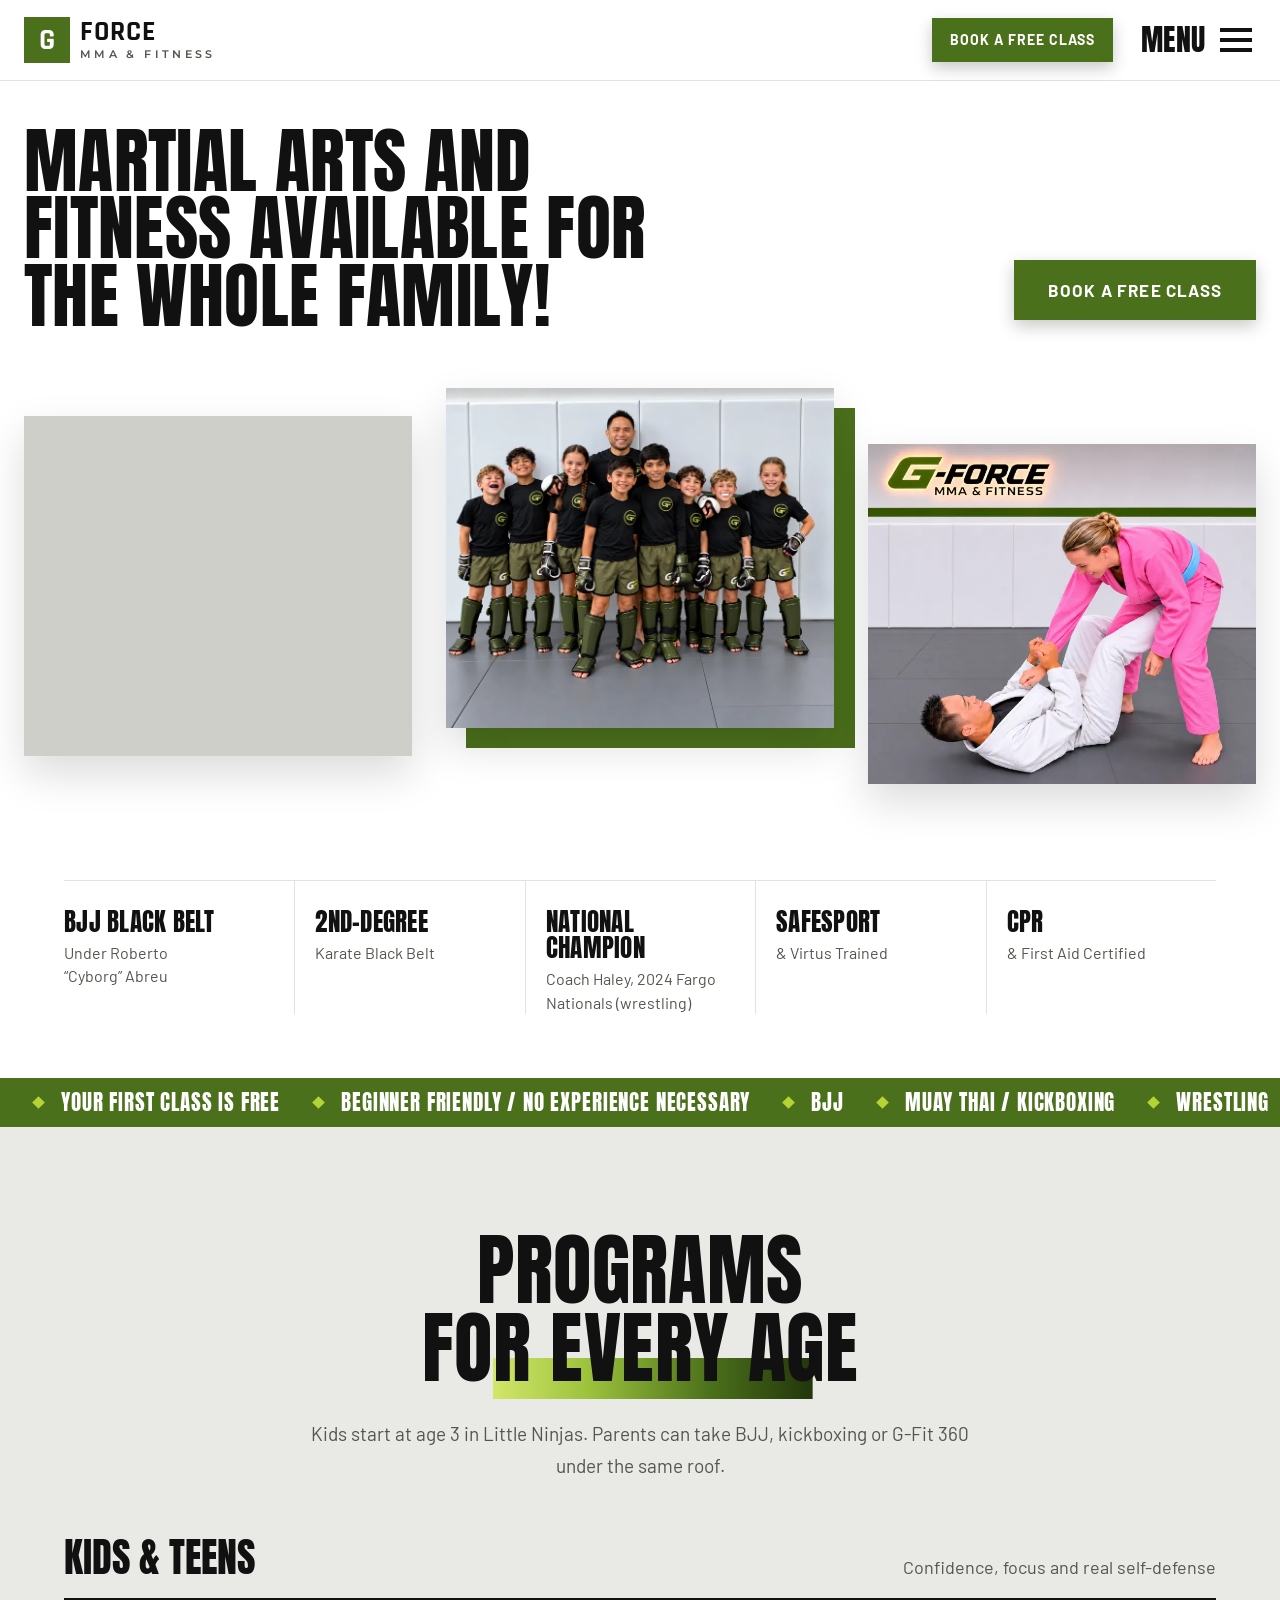
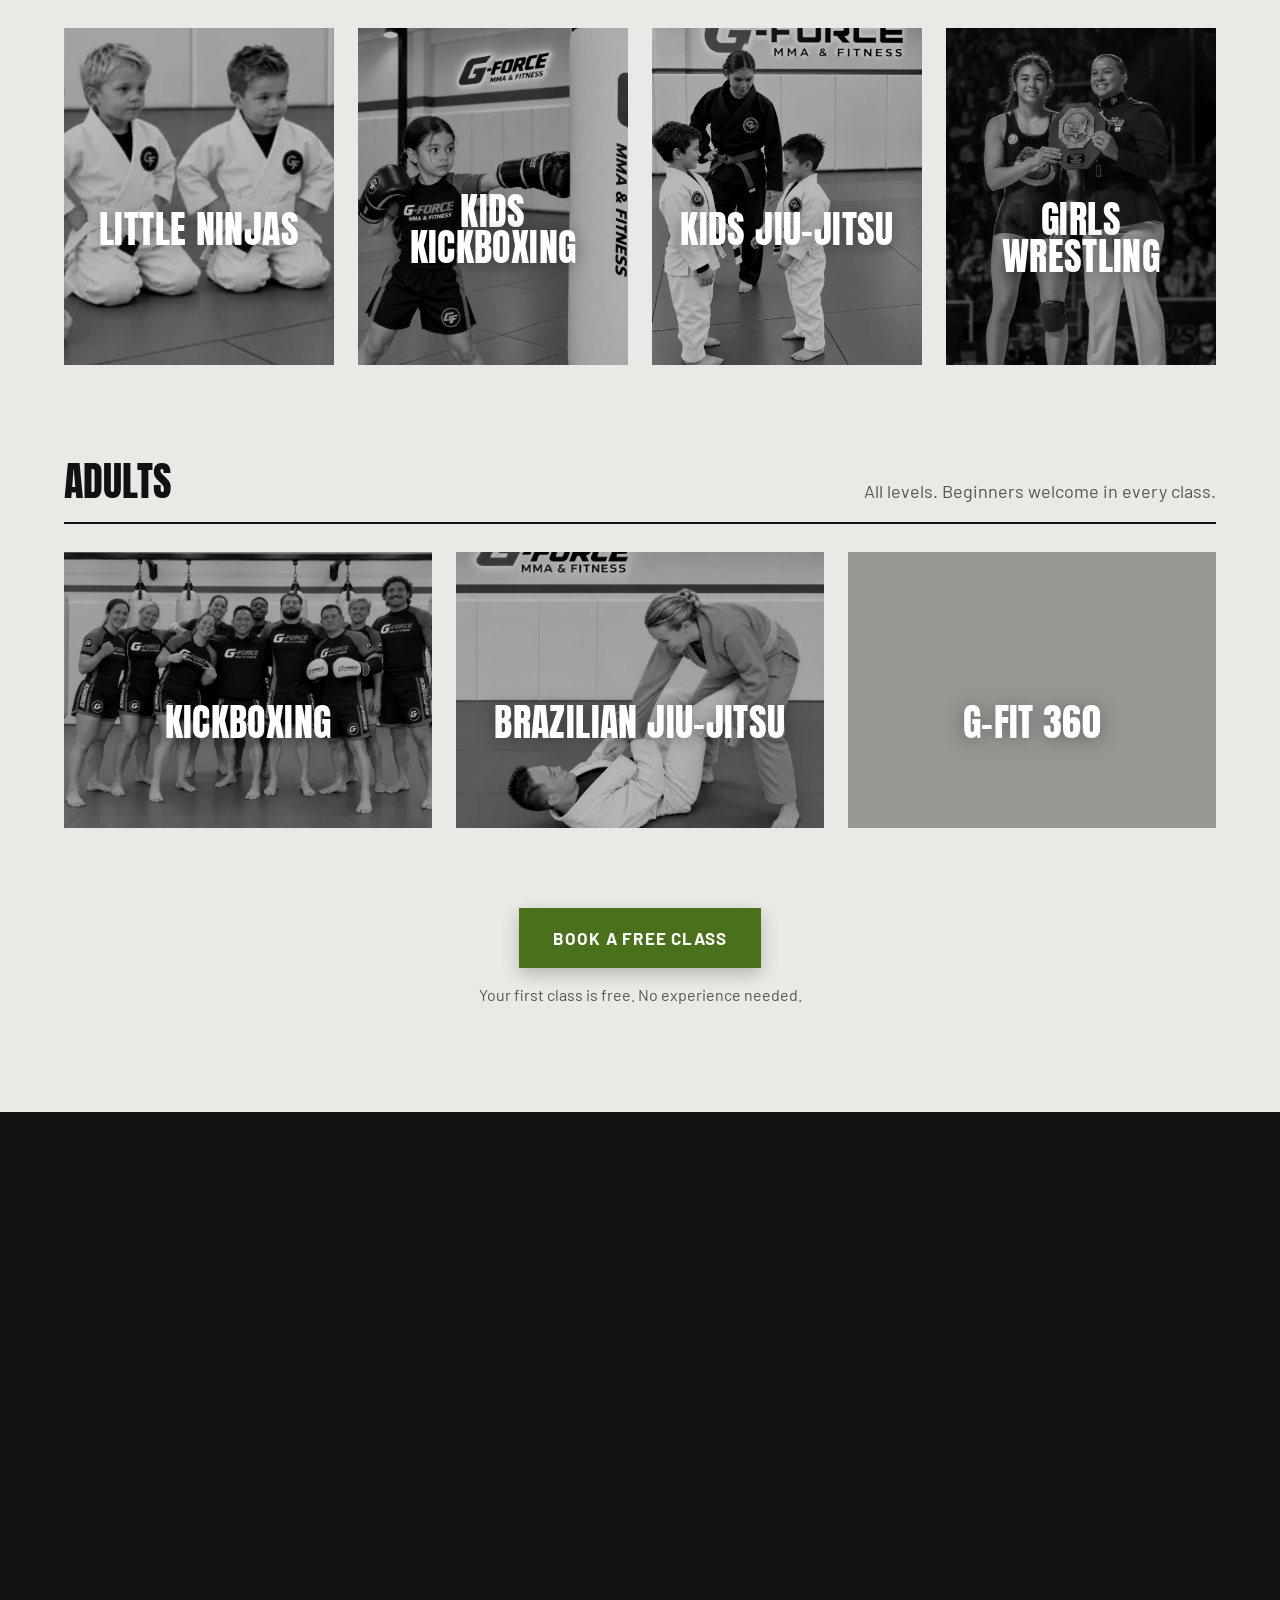
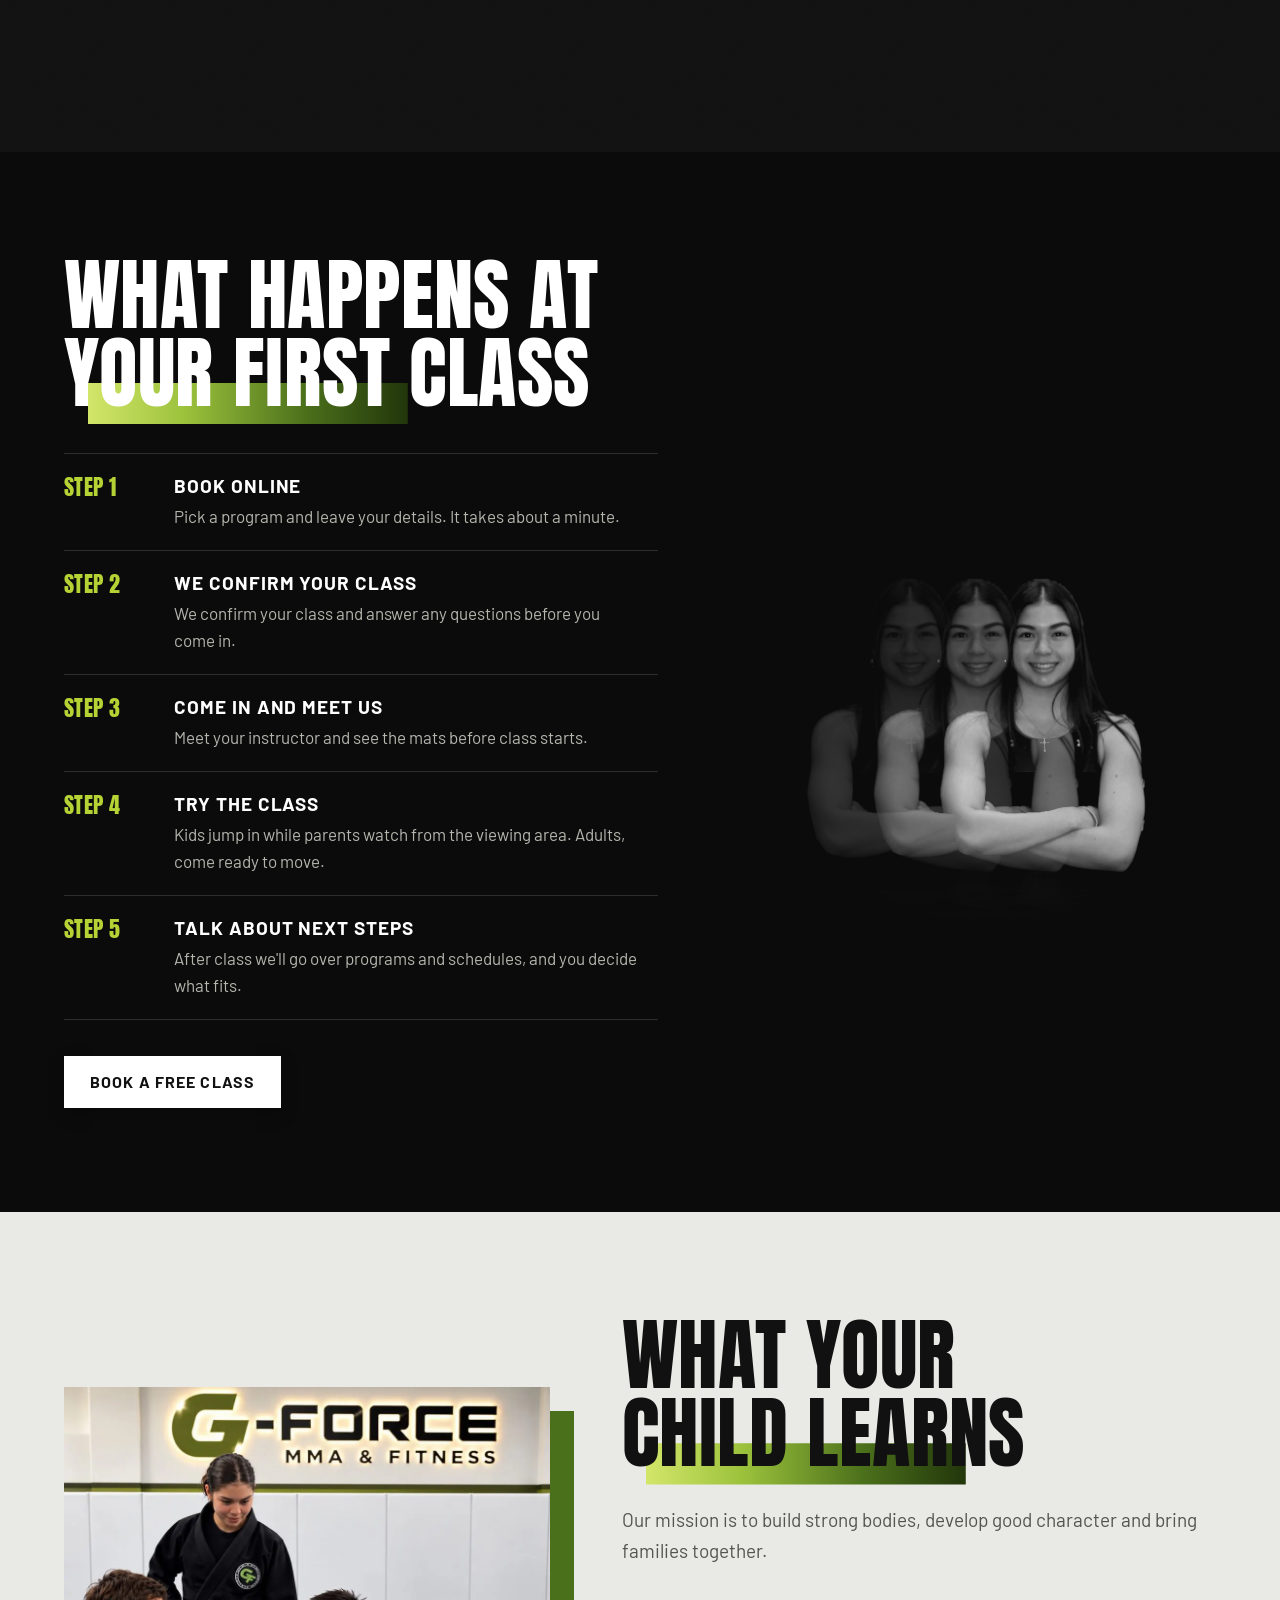
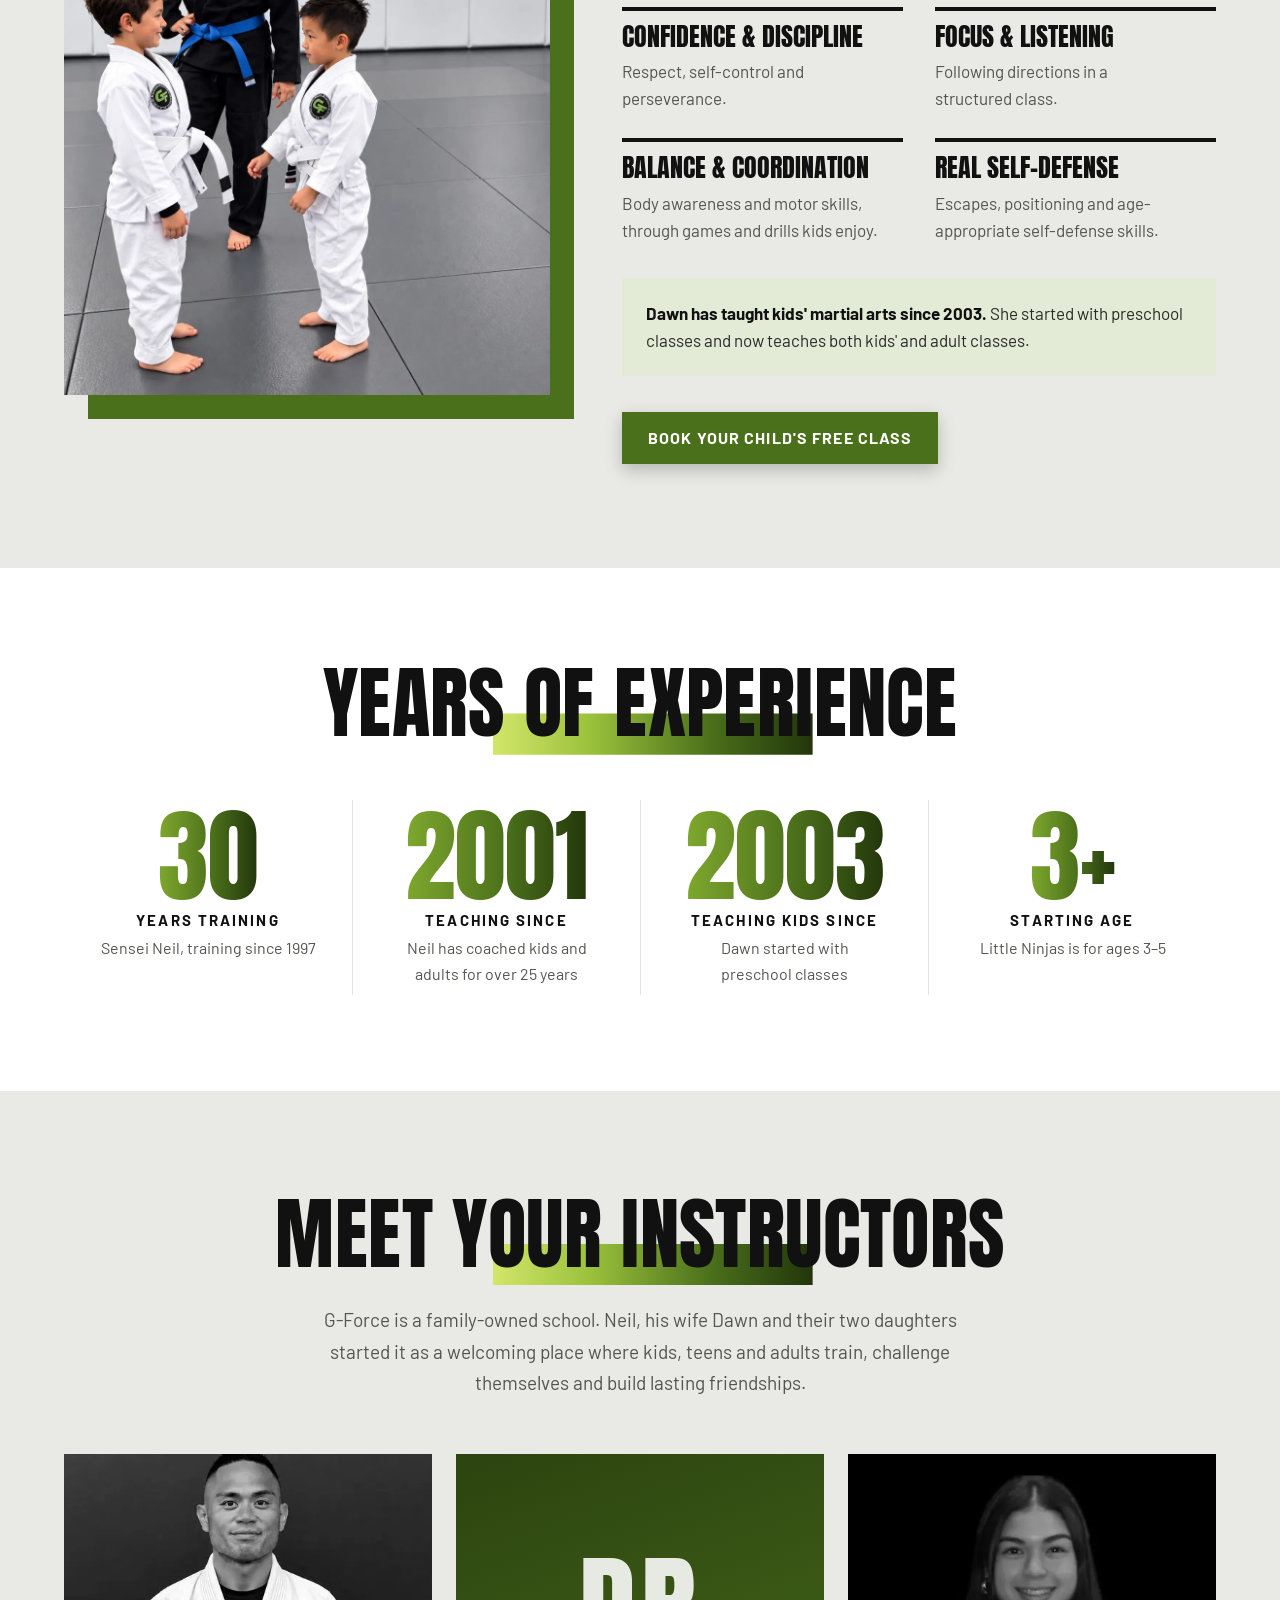
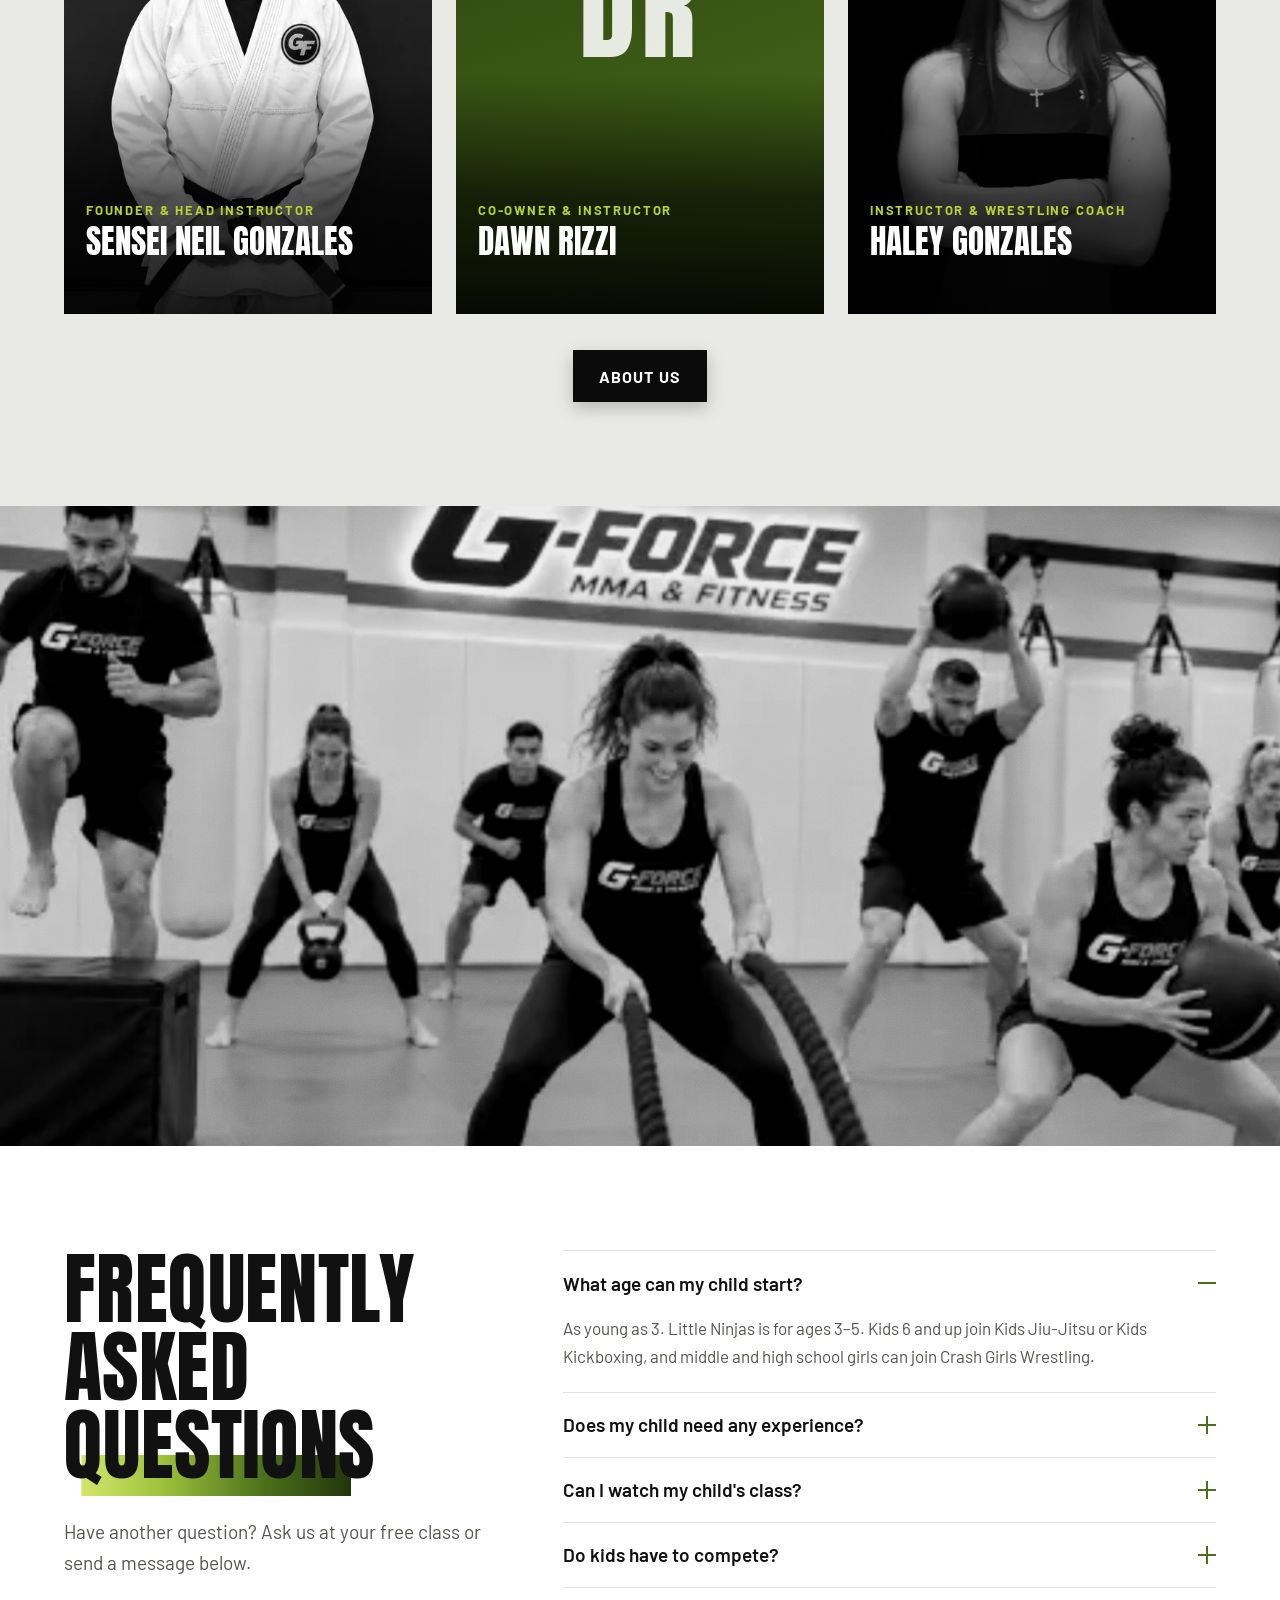
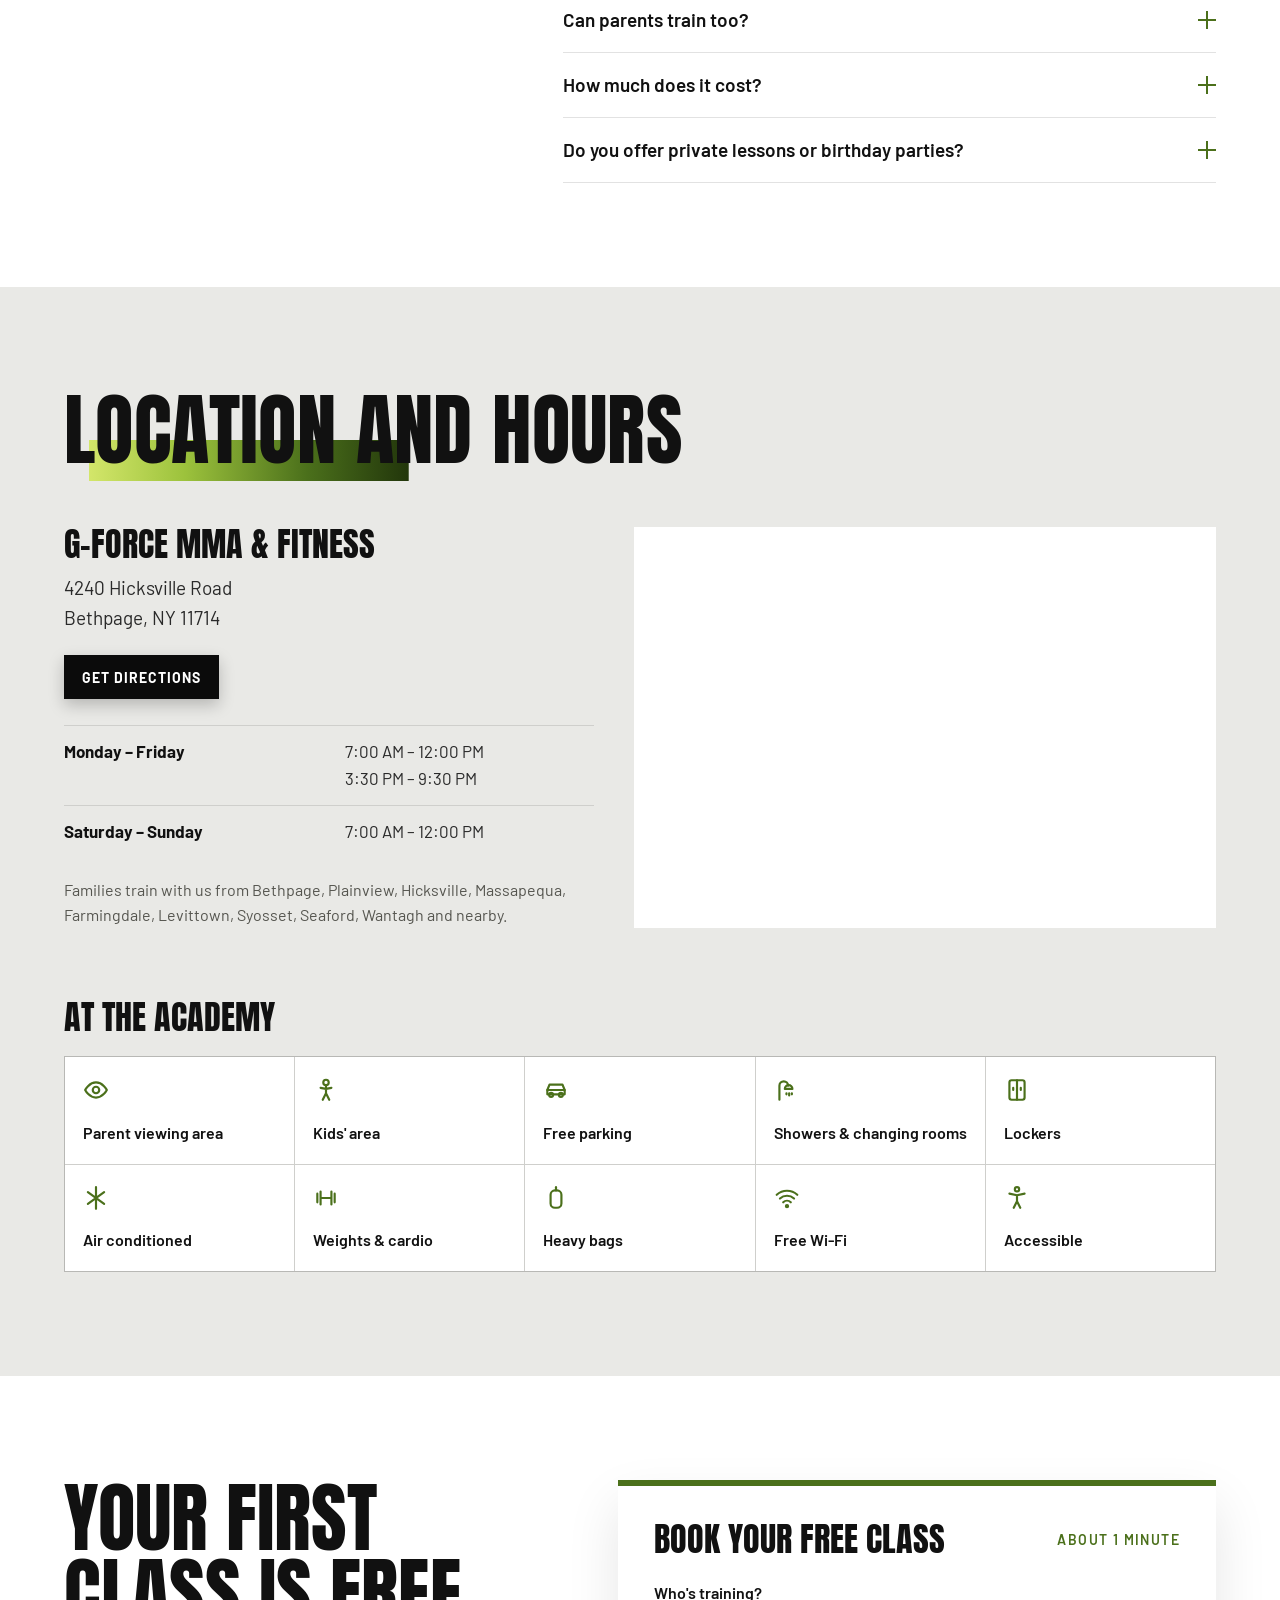
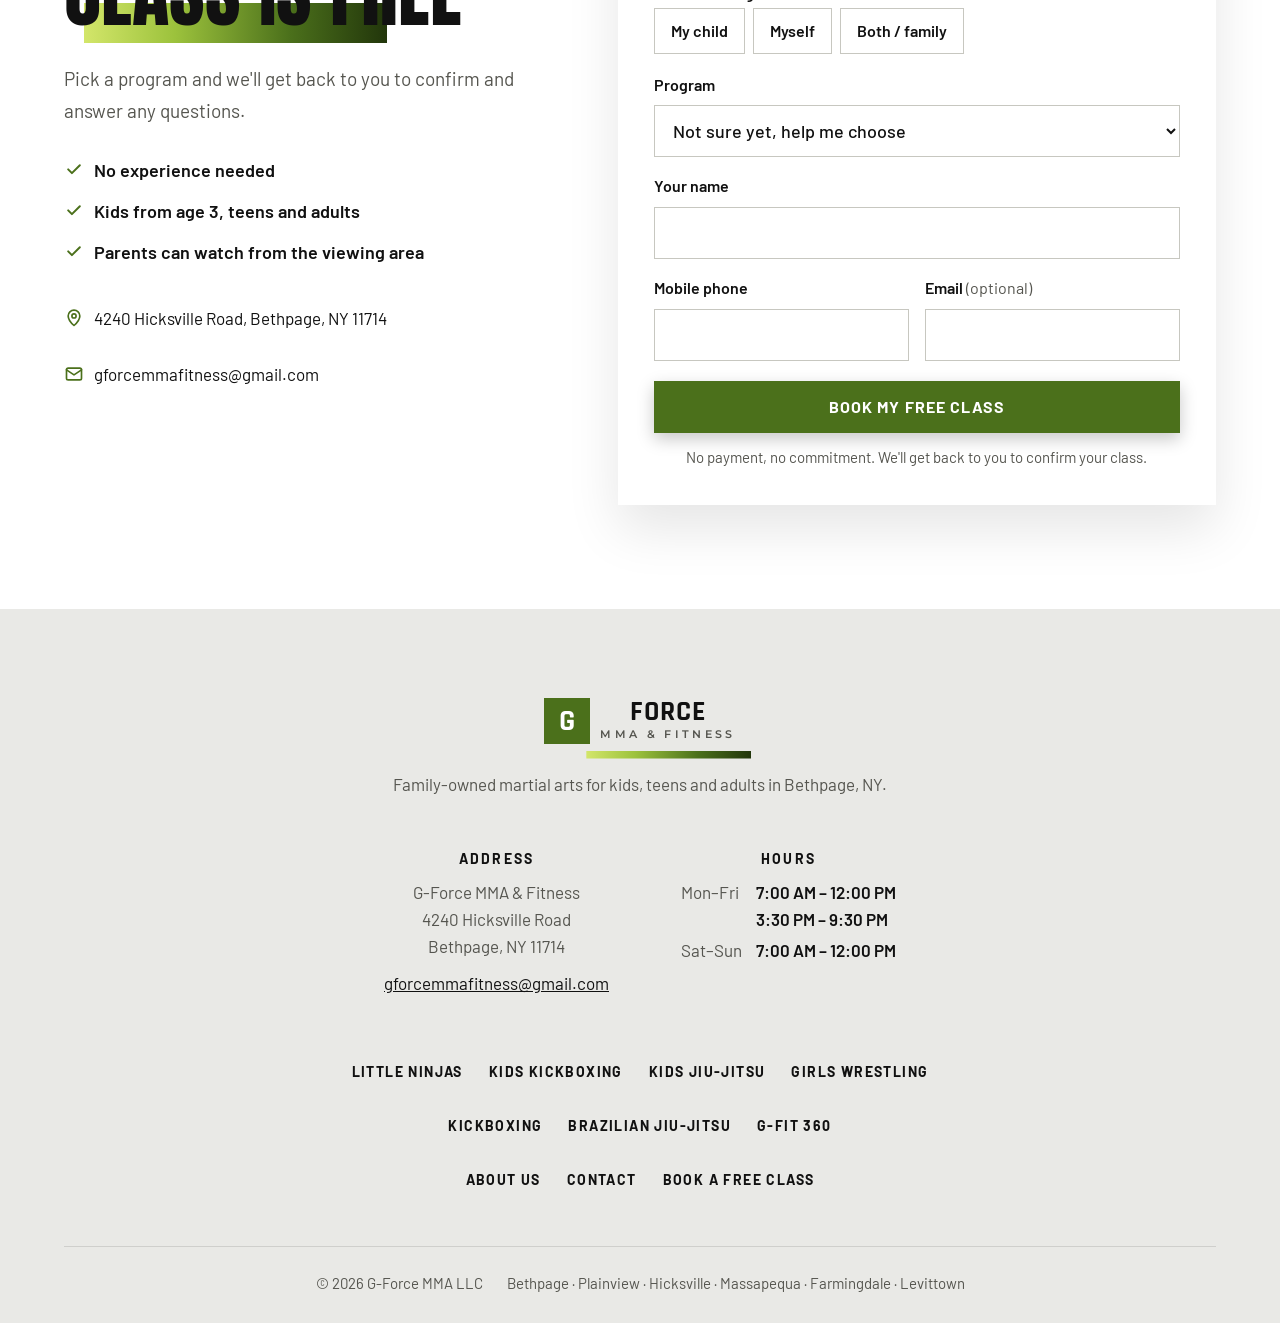
==== commit 54e4f452: "Live: separate hero cards, real map, copy pass, hide items without info" ====
--- a/index.html
+++ b/index.html
@@ -8,7 +8,7 @@
 <meta property="og:title" content="Martial Arts in Bethpage, NY for Kids &amp; Adults | G-Force MMA &amp; Fitness"><meta property="og:description" content="Family-owned martial arts in Bethpage, NY. Kids&#x27; classes from age 3, girls&#x27; wrestling, and adult BJJ, kickboxing and G-Fit 360. Your first class is free.">
 <meta property="og:url" content="https://g-forcemma.com/"><meta property="og:image" content="https://g-forcemma.com/img/hero-kids-bjj.jpg">
 <meta name="theme-color" content="#FFFFFF">
-<link rel="preload" as="image" href="img/hero-family-kids.webp" imagesrcset="img/hero-family-kids-800.webp 800w, img/hero-family-kids.webp 1339w" imagesizes="(max-width: 900px) 100vw, 34vw" fetchpriority="high">
+<link rel="preload" as="image" href="img/hero-family-kids.webp" imagesrcset="img/hero-family-kids-800.webp 800w, img/hero-family-kids.webp 1339w" imagesizes="(max-width: 600px) 34vw, 30vw" fetchpriority="high">
 <link rel="preconnect" href="https://fonts.googleapis.com">
 <link rel="preconnect" href="https://fonts.gstatic.com" crossorigin>
 <link rel="stylesheet" href="https://fonts.googleapis.com/css2?family=Anton&family=Barlow:wght@400;500;600;700&family=Rajdhani:wght@700&family=Montserrat:wght@600&display=swap">
@@ -61,23 +61,23 @@
   </div>
   <nav class="nav" aria-label="Main" id="mainnav">
     <div class="wrap">
-      <div class="nav-cols"><div class="nav-col"><p class="nav-h">Kids &amp; Teens</p><a href="little-ninjas.html">Little Ninjas</a><a href="kids-kickboxing.html">Kids Kickboxing</a><a href="kids-jiu-jitsu.html">Kids Jiu-Jitsu</a><a href="girls-wrestling.html">Girls Wrestling</a></div><div class="nav-col"><p class="nav-h">Adults</p><a href="kickboxing.html">Kickboxing</a><a href="jiu-jitsu.html">Brazilian Jiu-Jitsu</a><a href="g-fit-360.html">G-Fit 360</a></div><div class="nav-col"><p class="nav-h">G-Force</p><a href="index.html" aria-current="page">Home</a><a href="schedule.html">Schedule</a><a href="about.html">About Us</a><a href="contact.html">Contact</a></div></div>
+      <div class="nav-cols"><div class="nav-col"><p class="nav-h">Kids &amp; Teens</p><a href="little-ninjas.html">Little Ninjas</a><a href="kids-kickboxing.html">Kids Kickboxing</a><a href="kids-jiu-jitsu.html">Kids Jiu-Jitsu</a><a href="girls-wrestling.html">Girls Wrestling</a></div><div class="nav-col"><p class="nav-h">Adults</p><a href="kickboxing.html">Kickboxing</a><a href="jiu-jitsu.html">Brazilian Jiu-Jitsu</a><a href="g-fit-360.html">G-Fit 360</a></div><div class="nav-col"><p class="nav-h">G-Force</p><a href="index.html" aria-current="page">Home</a><a href="about.html">About Us</a><a href="contact.html">Contact</a></div></div>
       <div class="nav-foot"><p>4240 Hicksville Road, Bethpage, NY 11714</p><a class="btn btn-primary" href="#book">Book a Free Class</a></div>
     </div>
   </nav>
 </header>
 <main id="top">
 
-<section class="z2-hero" aria-labelledby="h1">
-  <div class="wrap z2-hero-in">
-    <div class="z2-hero-copy">
+<section class="z2-hero z3-hero" aria-labelledby="h1">
+  <div class="wrap z3-hero-in">
+    <div class="z3-hero-top">
       <h1 id="h1">Martial Arts and Fitness available for the Whole Family!</h1>
       <a class="btn btn-primary btn-lg" href="#book">Book a Free Class</a>
     </div>
-    <div class="z2-hero-media">
-      <div class="photo has-img z2-m-kids"><picture><source type="image/webp" srcset="img/hero-family-kids-800.webp 800w, img/hero-family-kids.webp 1339w" sizes="(max-width: 900px) 100vw, 50vw"><img src="img/hero-family-kids.jpg" alt="Kids in gloves and shin guards lined up with Sensei Neil" style="object-position:center 20%" fetchpriority="high" decoding="async" width="1339" height="1174"></picture></div>
-      <div class="photo has-img"><picture><source type="image/webp" srcset="img/hero-kickboxing-800.webp 800w, img/hero-kickboxing.webp 1488w" sizes="(max-width: 900px) 50vw, 25vw"><img src="img/hero-kickboxing.jpg" alt="Adult kickboxing class in G-Force gear" style="object-position:50% 25%" decoding="async" width="1488" height="1057"></picture></div>
-      <div class="photo has-img"><picture><source type="image/webp" srcset="img/hero-bjj-800.webp 800w, img/hero-bjj.webp 1392w" sizes="(max-width: 900px) 50vw, 25vw"><img src="img/hero-bjj.jpg" alt="Adult Brazilian jiu-jitsu students drilling on the mat" style="object-position:70% 40%" decoding="async" width="1392" height="1130"></picture></div>
+    <div class="z3-hero-cards">
+      <div class="z3-hc"><div class="photo has-img"><picture><source type="image/webp" srcset="img/hero-kickboxing-800.webp 800w, img/hero-kickboxing.webp 1488w" sizes="(max-width: 600px) 34vw, 30vw"><img src="img/hero-kickboxing.jpg" alt="Adult kickboxing class in G-Force gear" style="object-position:50% 28%" decoding="async" width="1488" height="1057"></picture></div></div>
+      <div class="z3-hc z3-hc-main"><div class="photo has-img"><picture><source type="image/webp" srcset="img/hero-family-kids-800.webp 800w, img/hero-family-kids.webp 1339w" sizes="(max-width: 600px) 34vw, 30vw"><img src="img/hero-family-kids.jpg" alt="Kids in gloves and shin guards lined up with Sensei Neil" style="object-position:50% 18%" fetchpriority="high" decoding="async" width="1339" height="1174"></picture></div></div>
+      <div class="z3-hc"><div class="photo has-img"><picture><source type="image/webp" srcset="img/hero-bjj-800.webp 800w, img/hero-bjj.webp 1392w" sizes="(max-width: 600px) 34vw, 30vw"><img src="img/hero-bjj.jpg" alt="Adult Brazilian jiu-jitsu students drilling on the mat" style="object-position:64% 40%" decoding="async" width="1392" height="1130"></picture></div></div>
     </div>
   </div>
 </section>
@@ -118,9 +118,8 @@
 <section class="z2-dark z3-trial" aria-labelledby="first-h">
   <div class="wrap z2-split">
     <div>
-      <div class="sec-head"><h2 id="first-h">What happens at your first class</h2>
-        <p class="lede">There's no sales pitch at the door.</p></div>
-      <ol class="tl"><li><span class="tl-k">Step 1</span><div><h3>Book online</h3><p>Pick a program and a class time that fits your week. It takes about a minute.</p></div></li><li><span class="tl-k">Step 2</span><div><h3>We text you to confirm</h3><p>We confirm your class and answer any questions before you come in.</p></div></li><li><span class="tl-k">Step 3</span><div><h3>Come in and meet us</h3><p>Meet your instructor and see the mats before class starts.</p></div></li><li><span class="tl-k">Step 4</span><div><h3>Try the class</h3><p>Kids jump in while parents watch from the viewing area. Adults, come ready to move.</p></div></li><li><span class="tl-k">Step 5</span><div><h3>Talk about next steps</h3><p>After class we'll go over programs and schedules, and you decide what fits.</p></div></li></ol>
+      <div class="sec-head"><h2 id="first-h">What happens at your first class</h2></div>
+      <ol class="tl"><li><span class="tl-k">Step 1</span><div><h3>Book online</h3><p>Pick a program and leave your details. It takes about a minute.</p></div></li><li><span class="tl-k">Step 2</span><div><h3>We confirm your class</h3><p>We confirm your class and answer any questions before you come in.</p></div></li><li><span class="tl-k">Step 3</span><div><h3>Come in and meet us</h3><p>Meet your instructor and see the mats before class starts.</p></div></li><li><span class="tl-k">Step 4</span><div><h3>Try the class</h3><p>Kids jump in while parents watch from the viewing area. Adults, come ready to move.</p></div></li><li><span class="tl-k">Step 5</span><div><h3>Talk about next steps</h3><p>After class we'll go over programs and schedules, and you decide what fits.</p></div></li></ol>
       <div class="ctas"><a class="btn btn-light" href="#book">Book a Free Class</a></div>
     </div>
     <div class="trail-fig"><img class="t1" src="img/haley-gonzales.jpg" alt="" aria-hidden="true" loading="lazy" decoding="async" width="700" height="761"><img class="t2" src="img/haley-gonzales.jpg" alt="" aria-hidden="true" loading="lazy" decoding="async" width="700" height="761"><img class="t3" src="img/haley-gonzales.jpg" alt="Coach Haley Gonzales" loading="lazy" decoding="async" width="700" height="761"></div>
@@ -133,8 +132,8 @@
     <div>
       <div class="sec-head"><h2 id="parents-h">What your child learns</h2>
         <p class="lede">Our mission is to build strong bodies, develop good character and bring families together.</p></div>
-      <ul class="oc"><li><div><h3>Confidence &amp; Discipline</h3><p>Respect, self-control and the will to keep going when it gets hard.</p></div></li><li><div><h3>Focus &amp; Listening</h3><p>Following directions in a structured class.</p></div></li><li><div><h3>Balance &amp; Coordination</h3><p>Body awareness and motor skills, through games and drills kids enjoy.</p></div></li><li><div><h3>Real Self-Defense</h3><p>Escapes, positioning and age-appropriate self-defense skills.</p></div></li></ul>
-      <p class="callout"><b>Dawn has taught kids' martial arts since 2003.</b> She started with preschool classes, and working with kids is still her favorite part of teaching.</p>
+      <ul class="oc"><li><div><h3>Confidence &amp; Discipline</h3><p>Respect, self-control and perseverance.</p></div></li><li><div><h3>Focus &amp; Listening</h3><p>Following directions in a structured class.</p></div></li><li><div><h3>Balance &amp; Coordination</h3><p>Body awareness and motor skills, through games and drills kids enjoy.</p></div></li><li><div><h3>Real Self-Defense</h3><p>Escapes, positioning and age-appropriate self-defense skills.</p></div></li></ul>
+      <p class="callout"><b>Dawn has taught kids' martial arts since 2003.</b> She started with preschool classes and now teaches both kids' and adult classes.</p>
       <div class="ctas"><a class="btn btn-primary" href="#book" data-who="child">Book Your Child's Free Class</a></div>
     </div>
   </div>
@@ -151,7 +150,7 @@
   <div class="wrap">
     <div class="sec-head center"><h2 id="family-h">Meet your instructors</h2>
       <p class="lede">G-Force is a family-owned school. Neil, his wife Dawn and their two daughters started it as a welcoming place where kids, teens and adults train, challenge themselves and build lasting friendships.</p></div>
-    <div class="grid g3 coaches"><article class="coach"><div class="photo has-img"><picture><source type="image/webp" srcset="img/neil-gonzales-480.webp 480w, img/neil-gonzales.webp 700w" sizes="(max-width: 900px) 100vw, 50vw"><img src="img/neil-gonzales.jpg" alt="Sensei Neil Gonzales in his gi and black belt" style="object-position:center 20%" loading="lazy" width="700" height="700"></picture></div><div class="coach-ov"><p class="coach-role">Founder &amp; Head Instructor</p><h3 class="coach-name">Sensei Neil Gonzales</h3><div class="coach-facts"><ul><li><svg aria-hidden="true"><use href="#i-check"/></svg><span>BJJ black belt under Roberto “Cyborg” Abreu</span></li><li><svg aria-hidden="true"><use href="#i-check"/></svg><span>2nd-degree Karate black belt</span></li><li><svg aria-hidden="true"><use href="#i-check"/></svg><span>30 years training, teaching since 2001</span></li></ul></div><span class="coach-more" aria-hidden="true">View Profile <i>+</i></span></div><button type="button" class="coach-open" data-coach="neil" aria-haspopup="dialog"><span class="sr">View Sensei Neil Gonzales's profile</span></button></article><article class="coach"><div class="photo need" role="img" aria-label="Dawn Rizzi"><span class="ph-name" aria-hidden="true">Dawn Rizzi</span></div><div class="coach-ov"><p class="coach-role">Co-Owner &amp; Instructor</p><h3 class="coach-name">Dawn Rizzi</h3><div class="coach-facts"><ul><li><svg aria-hidden="true"><use href="#i-check"/></svg><span>Karate black belt, BJJ blue belt</span></li><li><svg aria-hidden="true"><use href="#i-check"/></svg><span>24 years training, teaching since 2003</span></li><li><svg aria-hidden="true"><use href="#i-check"/></svg><span>Started with preschool classes</span></li></ul></div><span class="coach-more" aria-hidden="true">View Profile <i>+</i></span></div><button type="button" class="coach-open" data-coach="dawn" aria-haspopup="dialog"><span class="sr">View Dawn Rizzi's profile</span></button></article><article class="coach"><div class="photo has-img"><picture><source type="image/webp" srcset="img/haley-gonzales-480.webp 480w, img/haley-gonzales.webp 700w" sizes="(max-width: 900px) 100vw, 50vw"><img src="img/haley-gonzales.jpg" alt="Haley Gonzales, instructor and wrestling coach" style="object-position:center 20%" loading="lazy" width="700" height="761"></picture></div><div class="coach-ov"><p class="coach-role">Instructor &amp; Wrestling Coach</p><h3 class="coach-name">Haley Gonzales</h3><div class="coach-facts"><ul><li><svg aria-hidden="true"><use href="#i-check"/></svg><span>2024 Fargo National Wrestling Champion</span></li><li><svg aria-hidden="true"><use href="#i-check"/></svg><span>2× NY State &amp; 2× Nassau County Champion</span></li><li><svg aria-hidden="true"><use href="#i-check"/></svg><span>BJJ blue belt, training since age 5</span></li></ul></div><span class="coach-more" aria-hidden="true">View Profile <i>+</i></span></div><button type="button" class="coach-open" data-coach="haley" aria-haspopup="dialog"><span class="sr">View Haley Gonzales's profile</span></button></article></div>
+    <div class="grid g3 coaches"><article class="coach"><div class="photo has-img"><picture><source type="image/webp" srcset="img/neil-gonzales-480.webp 480w, img/neil-gonzales.webp 700w" sizes="(max-width: 900px) 100vw, 50vw"><img src="img/neil-gonzales.jpg" alt="Sensei Neil Gonzales in his gi and black belt" style="object-position:center 20%" loading="lazy" width="700" height="700"></picture></div><div class="coach-ov"><p class="coach-role">Founder &amp; Head Instructor</p><h3 class="coach-name">Sensei Neil Gonzales</h3><div class="coach-facts"><ul><li><svg aria-hidden="true"><use href="#i-check"/></svg><span>BJJ black belt under Roberto “Cyborg” Abreu</span></li><li><svg aria-hidden="true"><use href="#i-check"/></svg><span>2nd-degree Karate black belt</span></li><li><svg aria-hidden="true"><use href="#i-check"/></svg><span>30 years training, teaching since 2001</span></li></ul></div><span class="coach-more" aria-hidden="true">View Profile <i>+</i></span></div><button type="button" class="coach-open" data-coach="neil" aria-haspopup="dialog"><span class="sr">View Sensei Neil Gonzales's profile</span></button></article><article class="coach"><div class="photo need" role="img" aria-label="Dawn Rizzi"><span class="ph-name" aria-hidden="true">DR</span></div><div class="coach-ov"><p class="coach-role">Co-Owner &amp; Instructor</p><h3 class="coach-name">Dawn Rizzi</h3><div class="coach-facts"><ul><li><svg aria-hidden="true"><use href="#i-check"/></svg><span>Karate black belt, BJJ blue belt</span></li><li><svg aria-hidden="true"><use href="#i-check"/></svg><span>24 years training, teaching since 2003</span></li><li><svg aria-hidden="true"><use href="#i-check"/></svg><span>Started with preschool classes</span></li></ul></div><span class="coach-more" aria-hidden="true">View Profile <i>+</i></span></div><button type="button" class="coach-open" data-coach="dawn" aria-haspopup="dialog"><span class="sr">View Dawn Rizzi's profile</span></button></article><article class="coach"><div class="photo has-img"><picture><source type="image/webp" srcset="img/haley-gonzales-480.webp 480w, img/haley-gonzales.webp 700w" sizes="(max-width: 900px) 100vw, 50vw"><img src="img/haley-gonzales.jpg" alt="Haley Gonzales, instructor and wrestling coach" style="object-position:center 20%" loading="lazy" width="700" height="761"></picture></div><div class="coach-ov"><p class="coach-role">Instructor &amp; Wrestling Coach</p><h3 class="coach-name">Haley Gonzales</h3><div class="coach-facts"><ul><li><svg aria-hidden="true"><use href="#i-check"/></svg><span>2024 Fargo National Wrestling Champion</span></li><li><svg aria-hidden="true"><use href="#i-check"/></svg><span>2× NY State &amp; 2× Nassau County Champion</span></li><li><svg aria-hidden="true"><use href="#i-check"/></svg><span>BJJ blue belt, training since age 5</span></li></ul></div><span class="coach-more" aria-hidden="true">View Profile <i>+</i></span></div><button type="button" class="coach-open" data-coach="haley" aria-haspopup="dialog"><span class="sr">View Haley Gonzales's profile</span></button></article></div>
     <div class="ctas center"><a class="btn btn-dark" href="about.html">About Us</a></div>
   </div>
 </section>
@@ -192,17 +191,11 @@
             <tbody>
               <tr><th scope="row">Monday&nbsp;– Friday</th><td>7:00 AM – 12:00 PM<br>3:30 PM – 9:30 PM</td></tr>
               <tr><th scope="row">Saturday&nbsp;– Sunday</th><td>7:00 AM – 12:00 PM</td></tr>
-              <tr><th scope="row">Class schedule</th><td><a href="schedule.html">See this week's classes</a></td></tr>
             </tbody>
           </table>
           <p class="towns">Families train with us from Bethpage, Plainview, Hicksville, Massapequa, Farmingdale, Levittown, Syosset, Seaford, Wantagh and nearby.</p>
         </div>
-        <div class="map" role="img" aria-label="Map showing G-Force at 4240 Hicksville Road, Bethpage">
-          <span class="road r1"></span><span class="road r2"></span><span class="road r3"></span>
-          <span class="lbl" style="left:40.5%;top:6%">Hicksville Rd</span>
-          <span class="lbl" style="left:4%;top:60%">Bethpage</span>
-          <div class="pin"><span>G-Force</span><i></i></div>
-          <a class="btn btn-primary btn-sm open" href="https://www.google.com/maps/search/?api=1&amp;query=4240+Hicksville+Road+Bethpage+NY+11714" target="_blank" rel="noopener">Open in Maps</a>
+        <div class="map"><iframe title="Map showing G-Force MMA &amp; Fitness at 4240 Hicksville Road, Bethpage, NY" src="https://maps.google.com/maps?q=4240%20Hicksville%20Road%2C%20Bethpage%2C%20NY%2011714&amp;z=15&amp;output=embed" loading="lazy" referrerpolicy="no-referrer-when-downgrade" allowfullscreen></iframe>
         </div>
       </div>
     <h3 class="amen-h">At the academy</h3>
@@ -226,7 +219,7 @@
     <div class="book-copy">
       
       <h2 id="book-h">Your first class <mark class="vm">is free</mark></h2>
-      <p class="lede">Pick a program and a class time. We'll text you to confirm and answer any questions.</p>
+      <p class="lede">Pick a program and we'll get back to you to confirm and answer any questions.</p>
       <ul class="why">
         <li><svg aria-hidden="true"><use href="#i-check"/></svg>No experience needed</li>
         <li><svg aria-hidden="true"><use href="#i-check"/></svg>Kids from age 3, teens and adults</li>
@@ -257,17 +250,16 @@
         <div class="fld full"><label for="b-name">Your name</label><input id="b-name" name="name" autocomplete="name" required></div>
         <div class="fld"><label for="b-phone">Mobile phone</label><input id="b-phone" name="phone" type="tel" autocomplete="tel" inputmode="tel" required></div>
         <div class="fld"><label for="b-email">Email <span class="opt">(optional)</span></label><input id="b-email" name="email" type="email" autocomplete="email"></div>
-        <label class="consent fld full" for="b-sms"><input type="checkbox" id="b-sms" name="sms_consent" value="yes"><span>Yes, G-Force MMA &amp; Fitness can text me about my free class and schedule. Msg &amp; data rates may apply. Reply STOP to opt out.</span></label>
       </div>
       <button class="btn btn-primary" type="submit">Book My Free Class</button>
-      <p class="after">No payment, no commitment. We'll text you to confirm your class.</p>
+      <p class="after">No payment, no commitment. We'll get back to you to confirm your class.</p>
       <div id="book-msg" class="form-msg" role="status" aria-live="polite" hidden></div>
     </form>
   </div>
 </section>
 
 <dialog class="coach-dlg" id="coach-neil" aria-labelledby="dlg-neil-h"><button type="button" class="dlg-x" aria-label="Close"><span aria-hidden="true">×</span></button><div class="dlg-grid"><div class="photo has-img dlg-photo"><picture><source type="image/webp" srcset="img/neil-gonzales-480.webp 480w, img/neil-gonzales.webp 700w" sizes="(max-width: 900px) 100vw, 50vw"><img src="img/neil-gonzales.jpg" alt="Sensei Neil Gonzales in his gi and black belt" style="object-position:center 20%" loading="lazy" decoding="async" width="700" height="700"></picture></div><div class="dlg-body"><p class="role">Founder &amp; Head Instructor</p><h2 class="dlg-name" id="dlg-neil-h">Sensei Neil Gonzales</h2><ul class="facts-list"><li><svg aria-hidden="true"><use href="#i-check"/></svg><span>BJJ Black Belt</span></li><li><svg aria-hidden="true"><use href="#i-check"/></svg><span>2nd-Degree Karate Black Belt</span></li><li><svg aria-hidden="true"><use href="#i-check"/></svg><span>30 years training, teaching since 2001. Owning / operating Martial Arts schools since 2003</span></li><li><svg aria-hidden="true"><use href="#i-check"/></svg><span>SafeSport, CPR, First Aid, IBJJF Black Belt and Rules / Referee Course Certified</span></li></ul><p>Sensei Neil Gonzales has three decades of martial arts experience and more than 25 years of teaching. He has built his life around training, competing and coaching students.</p><p>Neil started training in 1997 and earned his first-degree black belt in Karate in 2003. In 2007, he earned his second-degree black belt and the title of Sensei (Senior Instructor) under Shihan Daniel Schulmann.</p><p>In 2013, Neil began traditional BJJ Gi training and earned his BJJ Black Belt under Roberto “Cyborg” Abreu in 2019.</p><p>Neil has competed in Karate, Gi and No-Gi Brazilian Jiu-Jitsu, USA Boxing, Kickboxing and MMA. He has taught since 2001, and he believes martial arts training builds confidence, discipline, respect and perseverance, on and off the mats.</p><p>Neil has had a long history of success serving different communities including CT and NY and playing the important role as head instructor in multiple locations.</p><p>Today Neil runs G-Force MMA &amp; Fitness in Bethpage with his wife, Dawn, and their two daughters. It's a family-owned school where kids, teens and adults train, challenge themselves, build lasting friendships and reach their goals.</p><blockquote class="bio-quote"><p>“I am fortunate to have dedicated myself to Martial Arts and Fitness, which has brought me and my family numerous rewards and benefits. This passion has inspired me to embrace it as a lifestyle and share it with others.</p><p>The culture we provide is something of utmost importance to me. I have seen multiple approaches work. But at the end of the day, I choose to provide an atmosphere myself and my family can be proud of while helping others.”</p><footer>Sensei Neil Gonzales</footer></blockquote><div class="dlg-cta"><a class="btn btn-primary" href="#book">Book a Free Class</a></div></div></div></dialog>
-<dialog class="coach-dlg" id="coach-dawn" aria-labelledby="dlg-dawn-h"><button type="button" class="dlg-x" aria-label="Close"><span aria-hidden="true">×</span></button><div class="dlg-grid"><div class="photo need dlg-photo" role="img" aria-label="Dawn Rizzi"><span class="ph-name" aria-hidden="true">Dawn Rizzi</span></div><div class="dlg-body"><p class="role">Co-Owner &amp; Instructor</p><h2 class="dlg-name" id="dlg-dawn-h">Dawn Rizzi</h2><ul class="facts-list"><li><svg aria-hidden="true"><use href="#i-check"/></svg><span>Karate Black Belt</span></li><li><svg aria-hidden="true"><use href="#i-check"/></svg><span>BJJ Blue Belt</span></li><li><svg aria-hidden="true"><use href="#i-check"/></svg><span>24 years training, teaching since 2003</span></li><li><svg aria-hidden="true"><use href="#i-check"/></svg><span>Kids and Preschool age specialty</span></li></ul><p>Dawn Rizzi started training in 2002 at Tiger Schulmann's MMA, where she earned her Black Belt and actively competed in MMA and grappling competitions.</p><p>In 2003 she started teaching preschool martial arts classes and found a passion for it. Twenty-plus years later, she teaches both kids' and adult classes.</p><p>Dawn uses encouragement and structure to help young students build focus, discipline and respect, and she loves watching a child grow in confidence and discover what they're capable of.</p><div class="dlg-cta"><a class="btn btn-primary" href="#book">Book a Free Class</a></div></div></div></dialog>
+<dialog class="coach-dlg" id="coach-dawn" aria-labelledby="dlg-dawn-h"><button type="button" class="dlg-x" aria-label="Close"><span aria-hidden="true">×</span></button><div class="dlg-grid"><div class="photo need dlg-photo" role="img" aria-label="Dawn Rizzi"><span class="ph-name" aria-hidden="true">DR</span></div><div class="dlg-body"><p class="role">Co-Owner &amp; Instructor</p><h2 class="dlg-name" id="dlg-dawn-h">Dawn Rizzi</h2><ul class="facts-list"><li><svg aria-hidden="true"><use href="#i-check"/></svg><span>Karate Black Belt</span></li><li><svg aria-hidden="true"><use href="#i-check"/></svg><span>BJJ Blue Belt</span></li><li><svg aria-hidden="true"><use href="#i-check"/></svg><span>24 years training, teaching since 2003</span></li><li><svg aria-hidden="true"><use href="#i-check"/></svg><span>Kids and Preschool age specialty</span></li></ul><p>Dawn Rizzi started training in 2002 at Tiger Schulmann's MMA, where she earned her Black Belt and actively competed in MMA and grappling competitions.</p><p>In 2003 she started teaching preschool martial arts classes and found a passion for it. Twenty-plus years later, she teaches both kids' and adult classes.</p><p>Dawn uses encouragement and structure to help young students build focus, discipline and respect, and she loves watching a child grow in confidence and discover what they're capable of.</p><div class="dlg-cta"><a class="btn btn-primary" href="#book">Book a Free Class</a></div></div></div></dialog>
 <dialog class="coach-dlg" id="coach-haley" aria-labelledby="dlg-haley-h"><button type="button" class="dlg-x" aria-label="Close"><span aria-hidden="true">×</span></button><div class="dlg-grid"><div class="photo has-img dlg-photo"><picture><source type="image/webp" srcset="img/haley-gonzales-480.webp 480w, img/haley-gonzales.webp 700w" sizes="(max-width: 900px) 100vw, 50vw"><img src="img/haley-gonzales.jpg" alt="Haley Gonzales, instructor and wrestling coach" style="object-position:center 20%" loading="lazy" decoding="async" width="700" height="761"></picture></div><div class="dlg-body"><p class="role">Instructor &amp; Wrestling Coach</p><h2 class="dlg-name" id="dlg-haley-h">Haley Gonzales</h2><ul class="facts-list"><li><svg aria-hidden="true"><use href="#i-check"/></svg><span>2024 USA Wrestling 16U Fargo National Champion</span></li><li><svg aria-hidden="true"><use href="#i-check"/></svg><span>2025 Newsday Wrestler of the Year</span></li><li><svg aria-hidden="true"><use href="#i-check"/></svg><span>2× Blatnick NYS Championship Champion (2024 &amp; 2026)</span></li><li><svg aria-hidden="true"><use href="#i-check"/></svg><span>2× Nassau County Champion (2025 &amp; 2026)</span></li><li><svg aria-hidden="true"><use href="#i-check"/></svg><span>2× New York State Champion (2025 &amp; 2026)</span></li><li><svg aria-hidden="true"><use href="#i-check"/></svg><span>BJJ Blue Belt</span></li><li><svg aria-hidden="true"><use href="#i-check"/></svg><span>SafeSport Certified</span></li><li><svg aria-hidden="true"><use href="#i-check"/></svg><span>Active Women's Collegiate Wrestler</span></li></ul><p>Haley Gonzales started training Martial Arts including Striking and BJJ at five years old with her family. She has actively competed in many Brazilian Jiu-Jitsu tournaments.</p><p>Taking on the sport of Wrestling in her freshman year of HS in 2022, her Martial Arts background quickly translated. She quickly burst onto the girls Wrestling scene earning numerous prestigious accolades in her HS career.</p><p>A 2024 Fargo National Champion, 2-time Nassau County Champion (2025 &amp; 2026), and 2-time New York State Champion (2025 &amp; 2026). Her hard work and dedication has also earned her a full college wrestling scholarship.</p><p>Haley started teaching in 2024 running youth programs and women's only groups with the family. Now on a journey at the collegiate level but when she is home from college, she helps coach wrestling and teaches kids' classes at G-Force. Through G-Force and Crash Girls Wrestling, she hopes to help young athletes, especially girls, believe in themselves and work hard for their goals.</p><div class="dlg-cta"><a class="btn btn-primary" href="#book">Book a Free Class</a></div></div></div></dialog>
 </main>
 <footer class="foot">
@@ -280,7 +272,7 @@
     </div>
     <nav class="foot-links" aria-label="Kids and teens programs"><a href="little-ninjas.html">Little Ninjas</a><a href="kids-kickboxing.html">Kids Kickboxing</a><a href="kids-jiu-jitsu.html">Kids Jiu-Jitsu</a><a href="girls-wrestling.html">Girls Wrestling</a></nav>
     <nav class="foot-links foot-links-2" aria-label="Adult programs"><a href="kickboxing.html">Kickboxing</a><a href="jiu-jitsu.html">Brazilian Jiu-Jitsu</a><a href="g-fit-360.html">G-Fit 360</a></nav>
-    <nav class="foot-links foot-links-2" aria-label="Site"><a href="schedule.html">Schedule</a><a href="about.html">About Us</a><a href="contact.html">Contact</a><a href="#book">Book a Free Class</a></nav>
+    <nav class="foot-links foot-links-2" aria-label="Site"><a href="about.html">About Us</a><a href="contact.html">Contact</a><a href="#book">Book a Free Class</a></nav>
     <div class="base"><span>© 2026 G-Force MMA LLC</span><span>Bethpage · Plainview · Hicksville · Massapequa · Farmingdale · Levittown</span></div>
   </div>
 </footer>
--- a/site.css
+++ b/site.css
@@ -819,9 +819,50 @@
   .z2-hero-media::before{animation:none}
 }
 
-/* live build: name tile where a photo is still missing */
-.ph-name{font:400 clamp(28px,3vw,40px)/1 var(--f-display);text-transform:uppercase;color:var(--muted);text-align:center;padding:16px}
-.coach>.photo.need{align-items:center;padding-top:0}
-.coach>.photo.need .ph-name{display:none}
+/* ===== Zen 3.0 hero: three separate photo cards (Greg, 2026-11-09: "not a collage") =====
+   Headline across the top, then three framed photos with clear gaps, staggered in height.
+   The middle card carries the flickering green block; on desktop each card drifts toward the pointer at its own depth. */
+.z3-hero{padding:48px 0 96px}
+.z3-hero-in{max-width:1320px}
+.z3-hero-top{display:flex;align-items:flex-end;justify-content:space-between;gap:24px 48px;flex-wrap:wrap}
+.z3-hero h1{flex:1 1 0;min-width:0;max-width:21ch;font-size:clamp(46px,5.6vw,86px);line-height:.94}
+.z3-hero .z3-hero-top .btn{margin:0 0 10px;flex:none}
+.z3-hero-cards{display:grid;grid-template-columns:repeat(3,minmax(0,1fr));gap:clamp(14px,2.6vw,36px);margin-top:clamp(36px,4.5vw,64px);align-items:start}
+.z3-hc{position:relative;transition:transform .6s var(--out-quart)}
+.z3-hc .photo{aspect-ratio:4/3.5;box-shadow:0 18px 40px rgba(0,0,0,.14)}
+.z3-hc:nth-child(1){margin-top:clamp(18px,2.2vw,32px)}
+.z3-hc:nth-child(3){margin-top:clamp(36px,4.4vw,64px)}
+.z3-hc-main{--off:clamp(12px,1.6vw,22px)}
+.z3-hc-main::before{content:"";position:absolute;inset:var(--off) calc(var(--off) * -1) calc(var(--off) * -1) var(--off);background:var(--green);pointer-events:none}
+.z3-hc-main .photo{position:relative}
+html.motion .z3-hc-main::before{animation:z3-flicker 3.8s steps(1,end) 1.4s infinite}
+html.motion .z3-hc{animation:z3-rise .9s var(--out-quart) both}
+html.motion .z3-hc:nth-child(1){animation-delay:.45s}
+html.motion .z3-hc:nth-child(2){animation-delay:.6s}
+html.motion .z3-hc:nth-child(3){animation-delay:.75s}
+html.motion .z3-hero .z3-hero-top .btn{animation:z3-fade .9s var(--out-quart) .55s both}
+@keyframes z3-rise{from{opacity:0;translate:0 28px}to{opacity:1;translate:0 0}}
+@media (max-width:900px){
+  .z3-hero{padding:32px 0 64px}
+  .z3-hero-top{display:block}
+  .z3-hero h1{max-width:none}
+  .z3-hero .z3-hero-top .btn{margin:28px 0 0}
+}
+@media (max-width:600px){
+  .z3-hero .z3-hero-top .btn{width:100%}
+  .z3-hero-cards{gap:10px;margin-top:32px}
+  .z3-hc .photo{aspect-ratio:3/4.4;box-shadow:0 10px 24px rgba(0,0,0,.14)}
+  .z3-hc:nth-child(1){margin-top:14px}
+  .z3-hc:nth-child(3){margin-top:28px}
+}
+@media (prefers-reduced-motion:reduce){.z3-hc-main::before{animation:none}.z3-hc{transition:none}}
+
+/* Real map (replaced the drawn stand-in on 2026-11-09) */
+.map iframe{position:absolute;inset:0;width:100%;height:100%;border:0;filter:grayscale(.35)}
+
+/* live build: monogram tile where a photo is still missing (Dawn) */
+.photo.need{background:linear-gradient(160deg,#2C4410 0%,#4B701B 100%)}
+.ph-name{font:400 clamp(72px,9vw,140px)/1 var(--f-display);letter-spacing:.04em;color:rgba(255,255,255,.88);text-align:center;padding:16px}
+.coach>.photo.need{align-items:start;padding-top:22%}
 .foot-cols:has(>div:nth-child(2):last-child){grid-template-columns:repeat(2,auto)}
 @media (max-width:900px){.foot-cols:has(>div:nth-child(2):last-child){grid-template-columns:auto}}
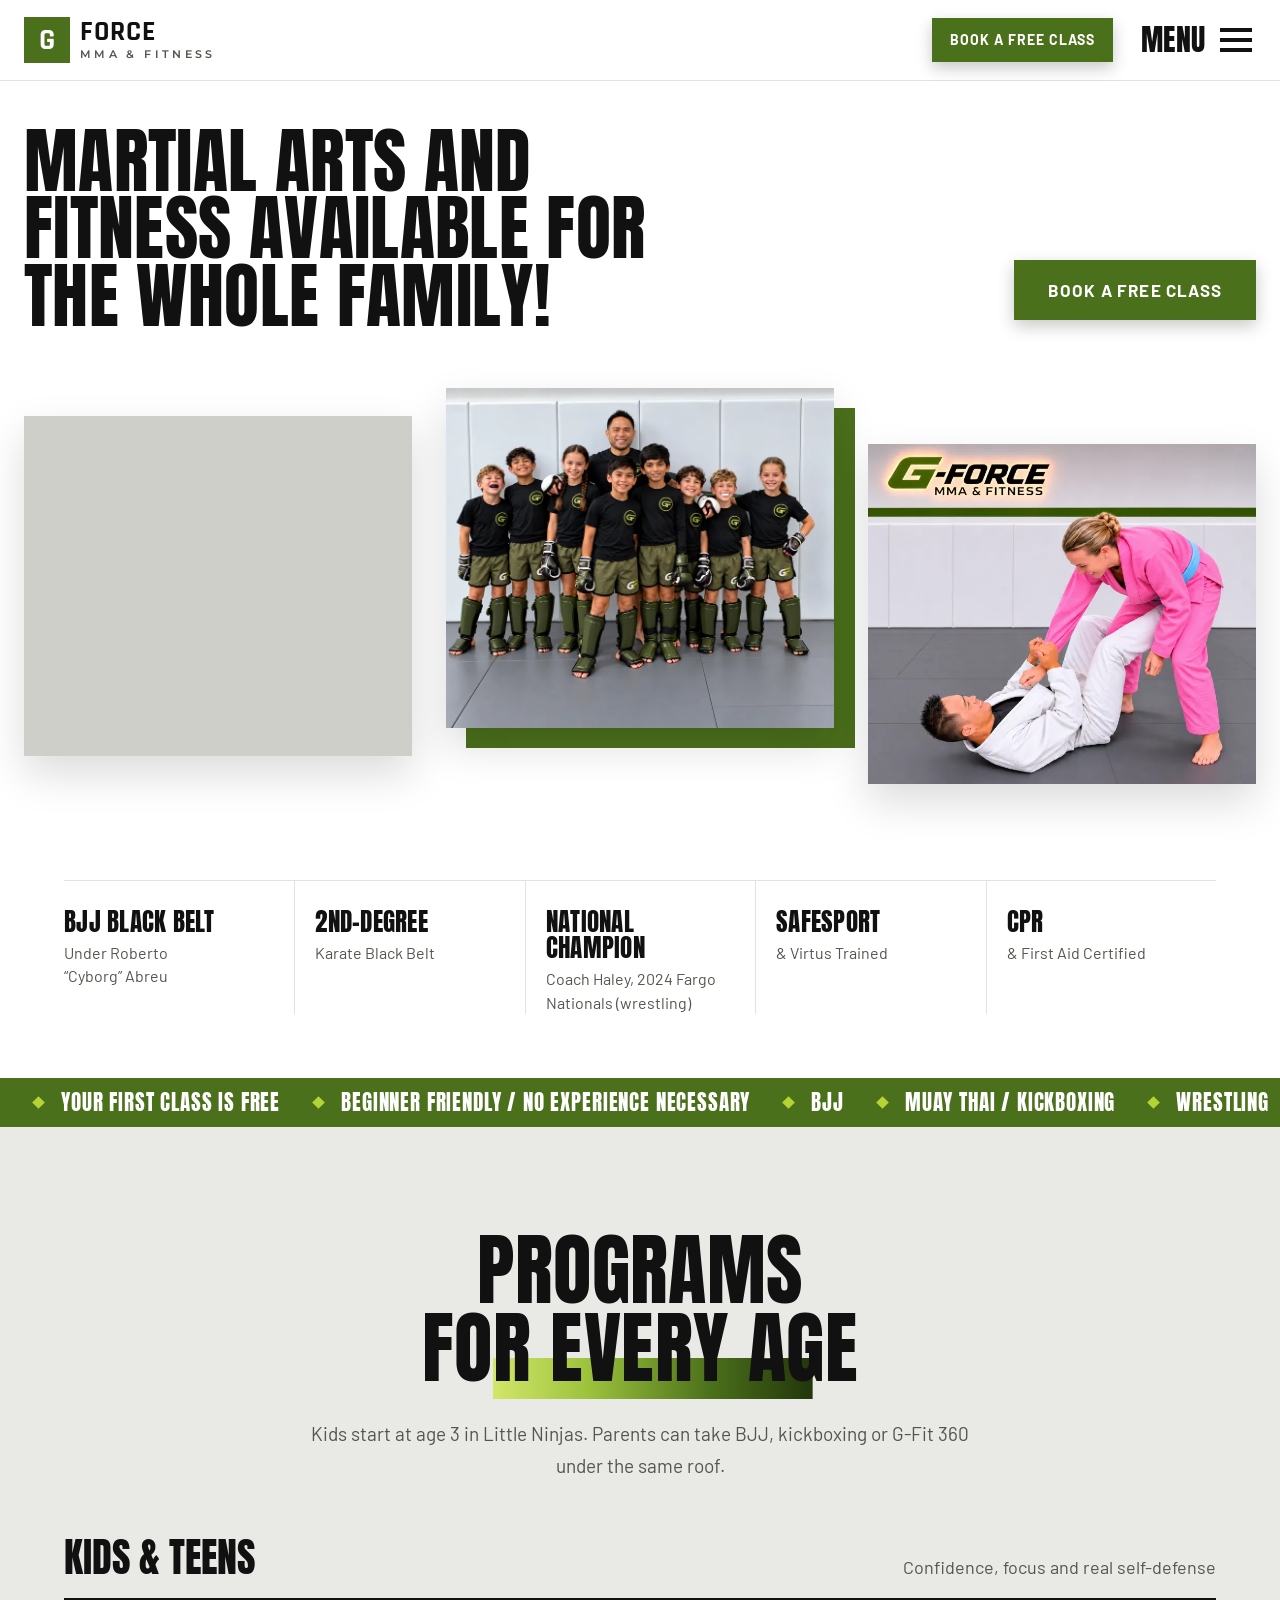
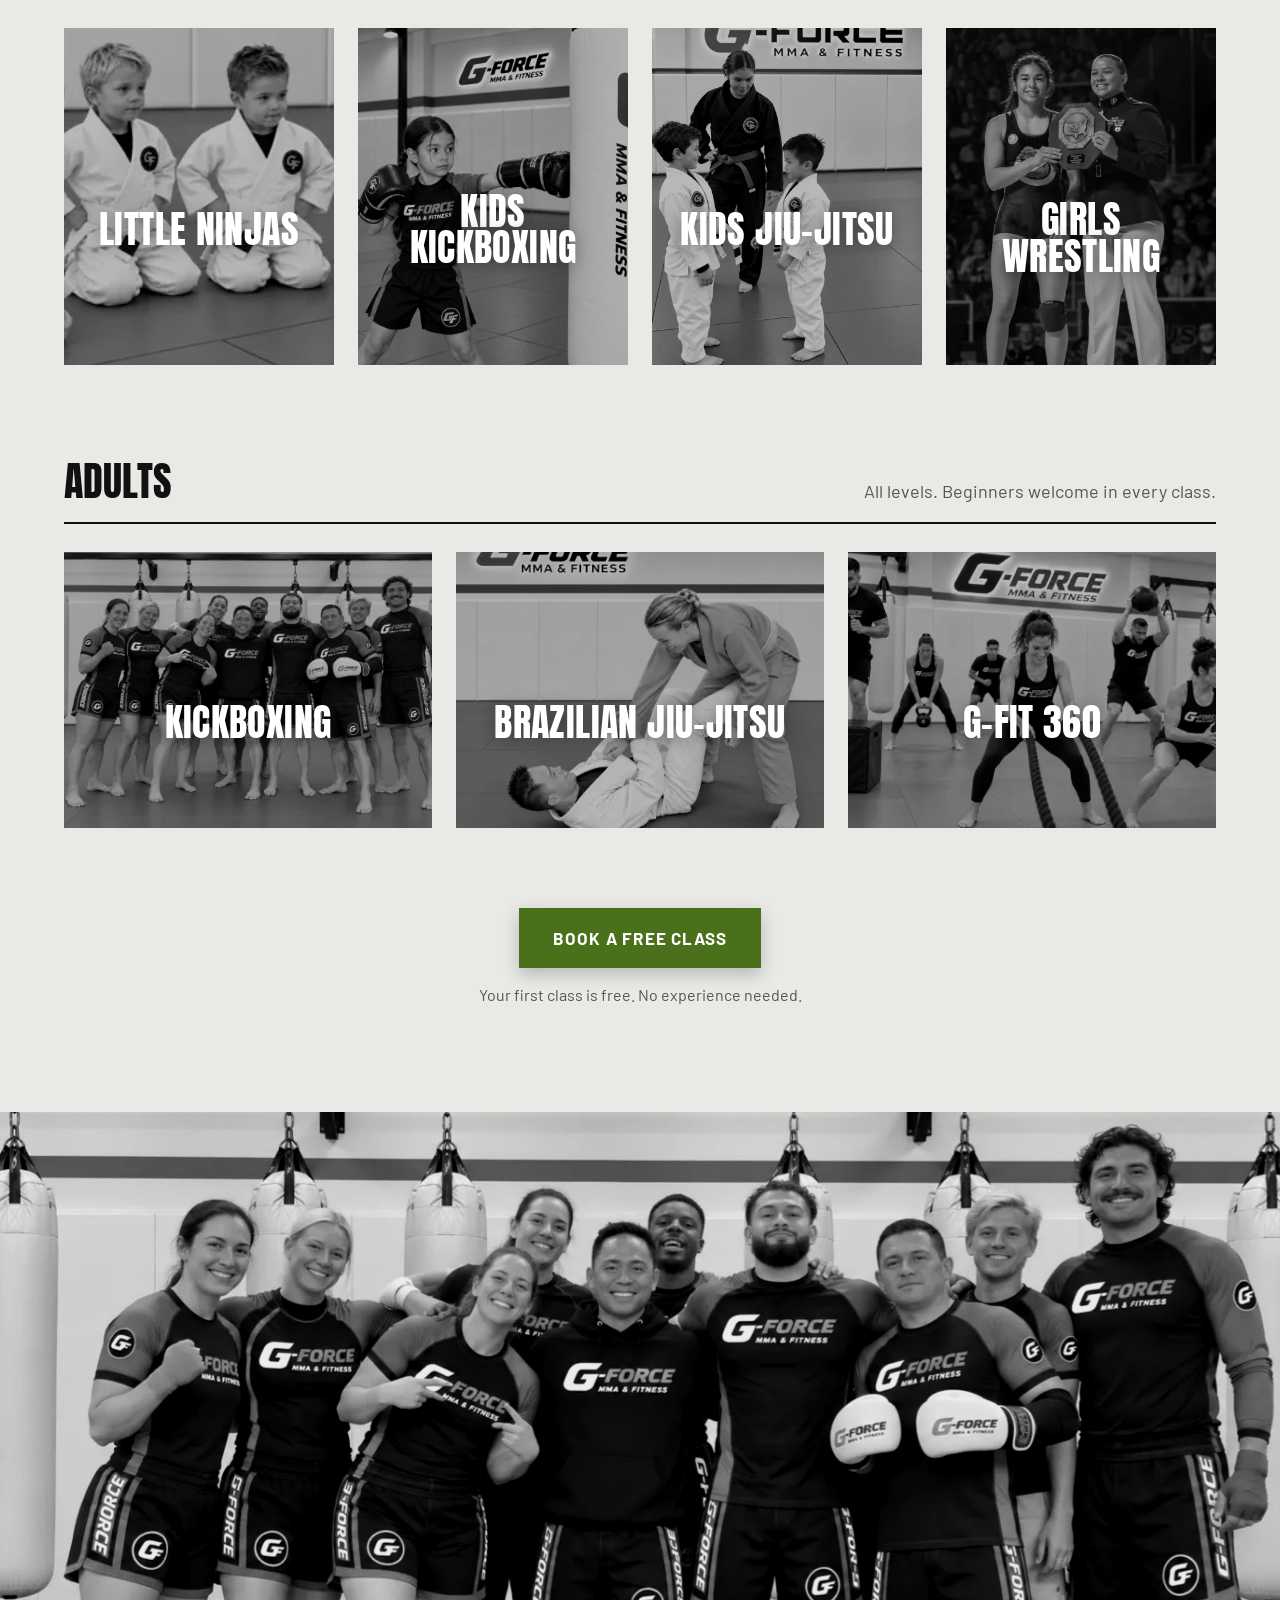
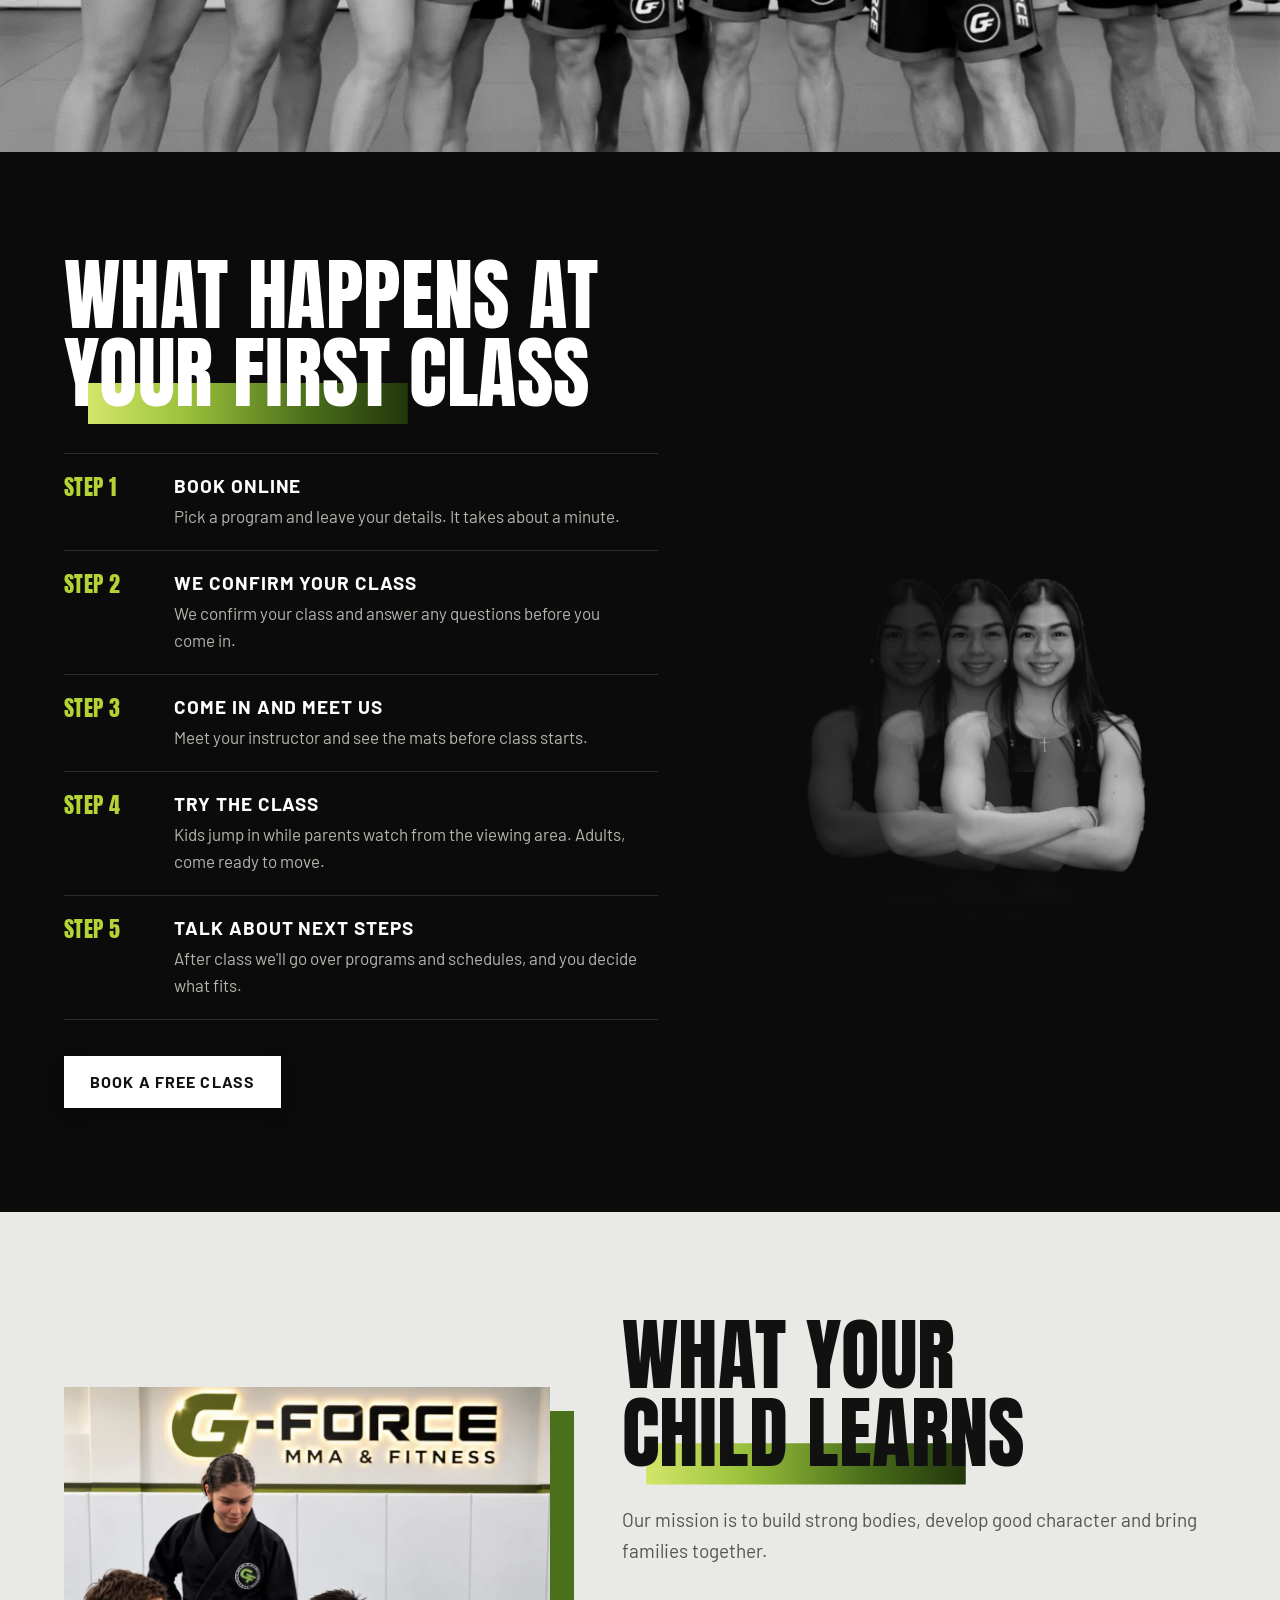
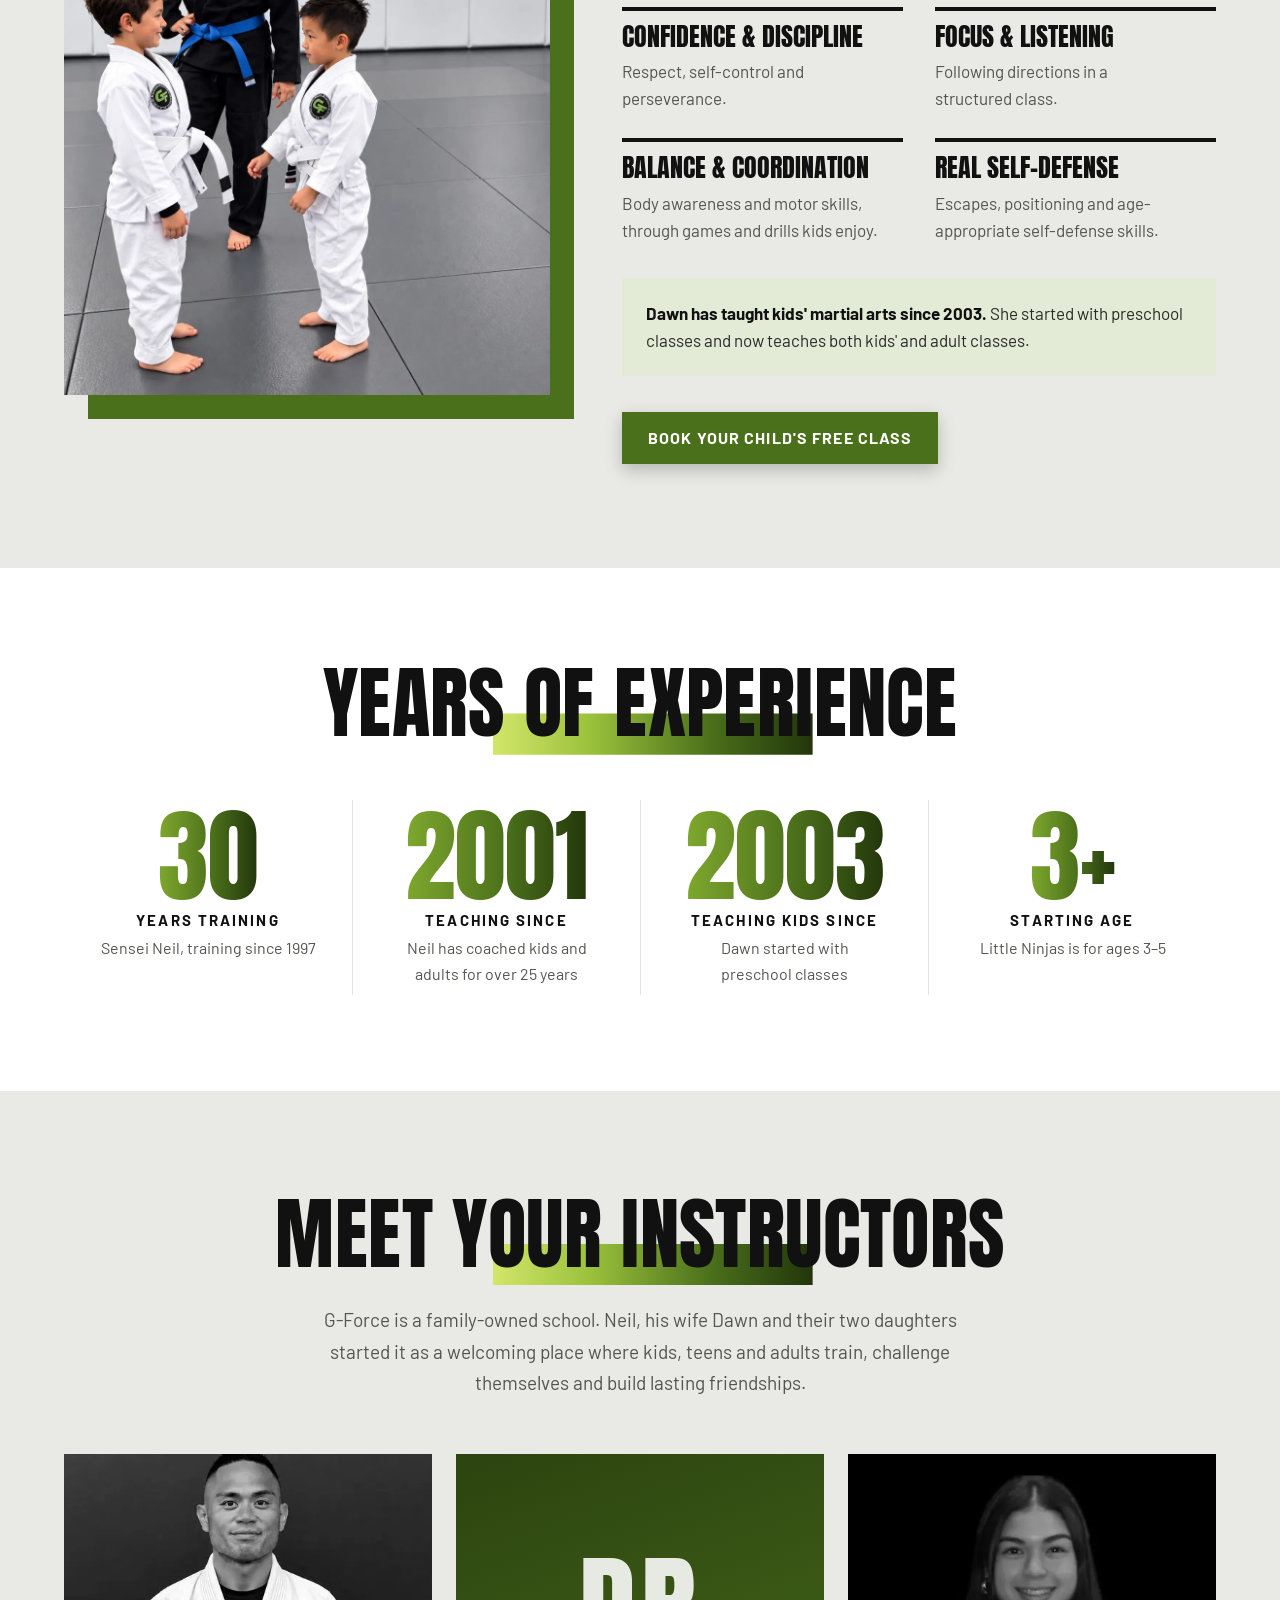
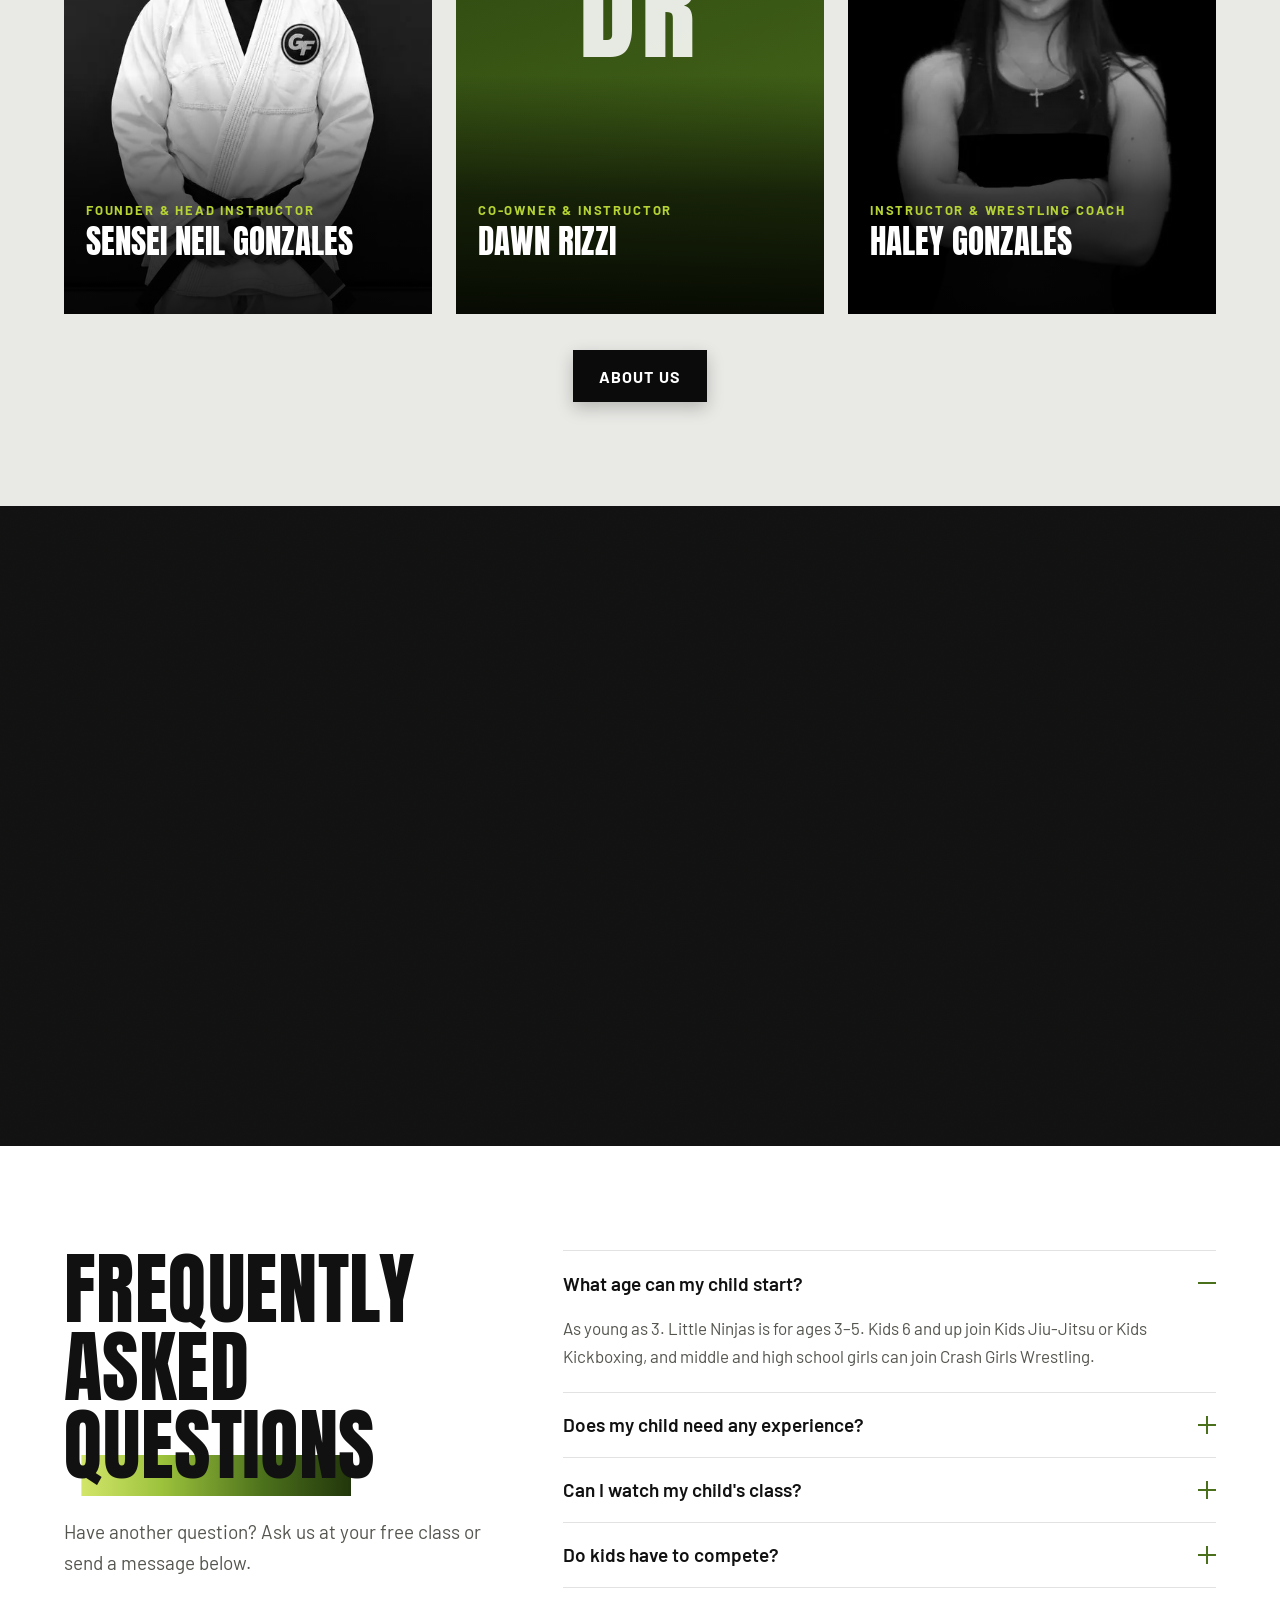
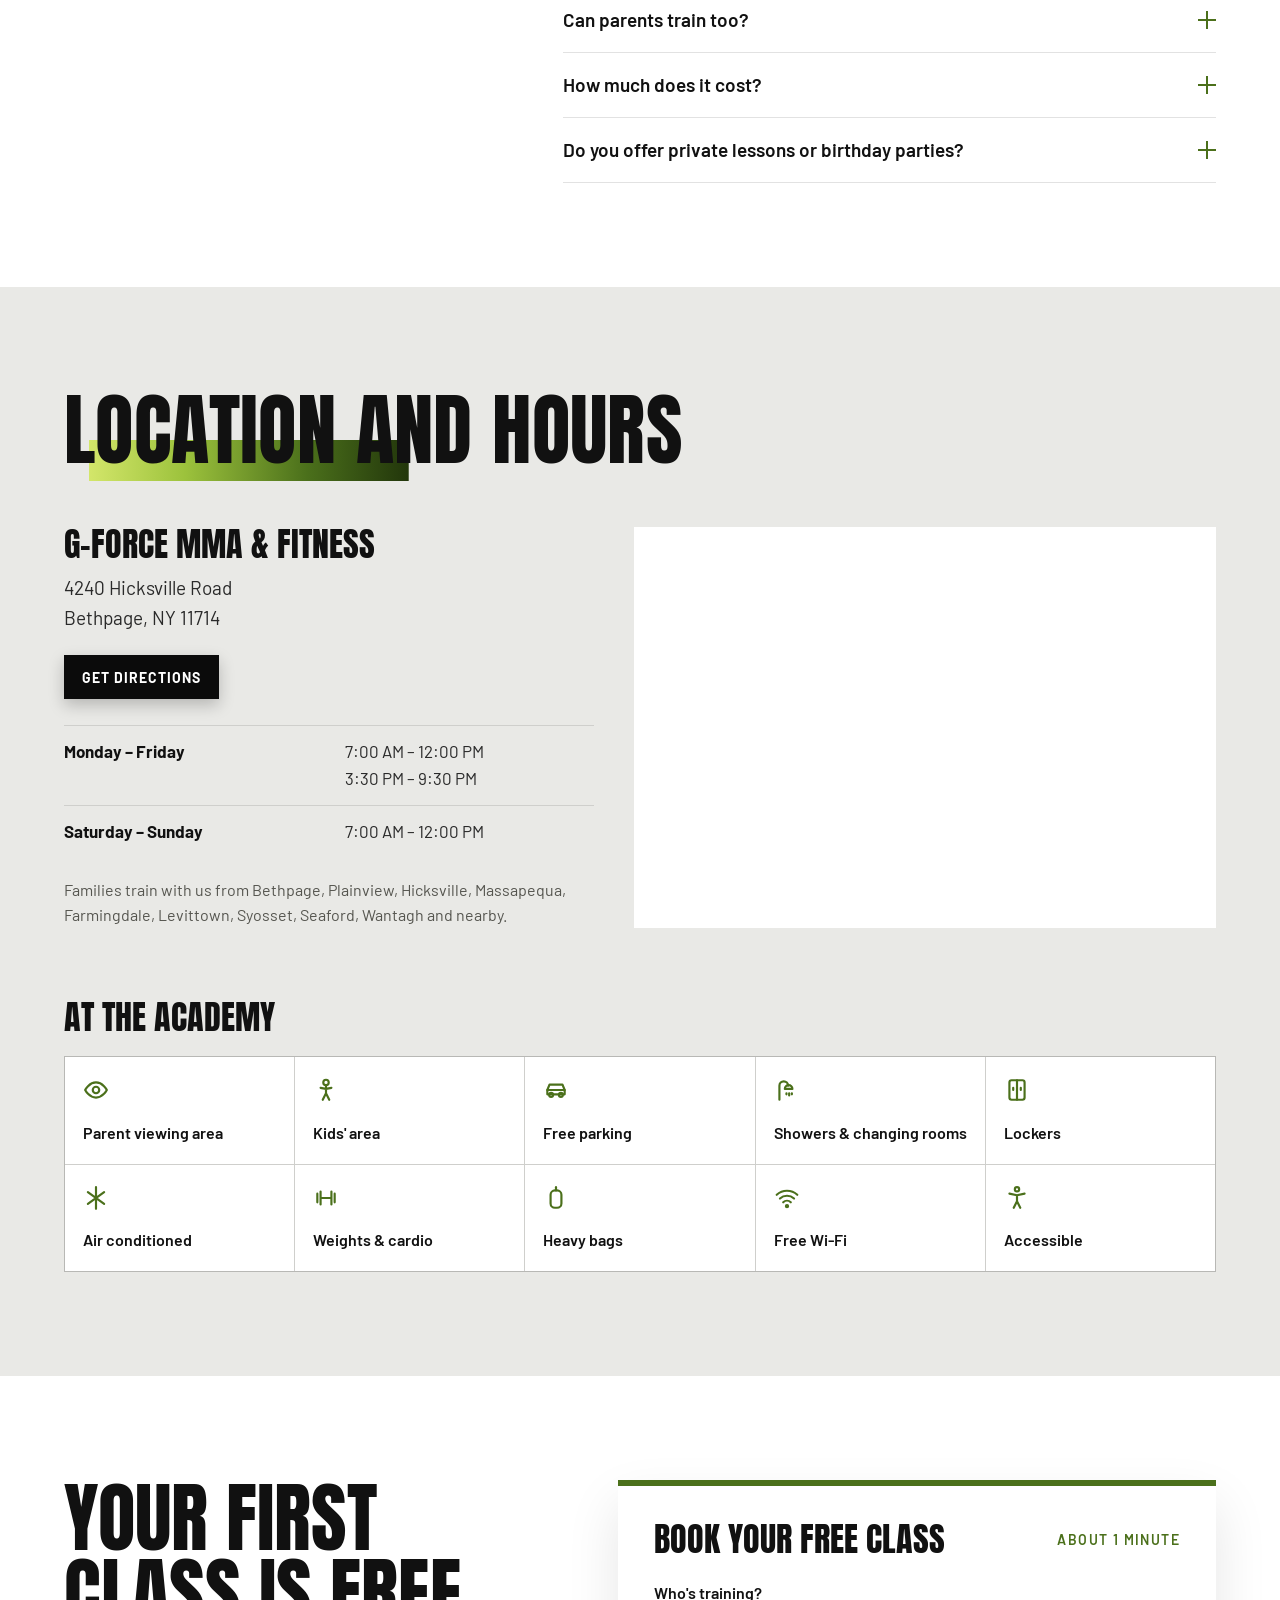
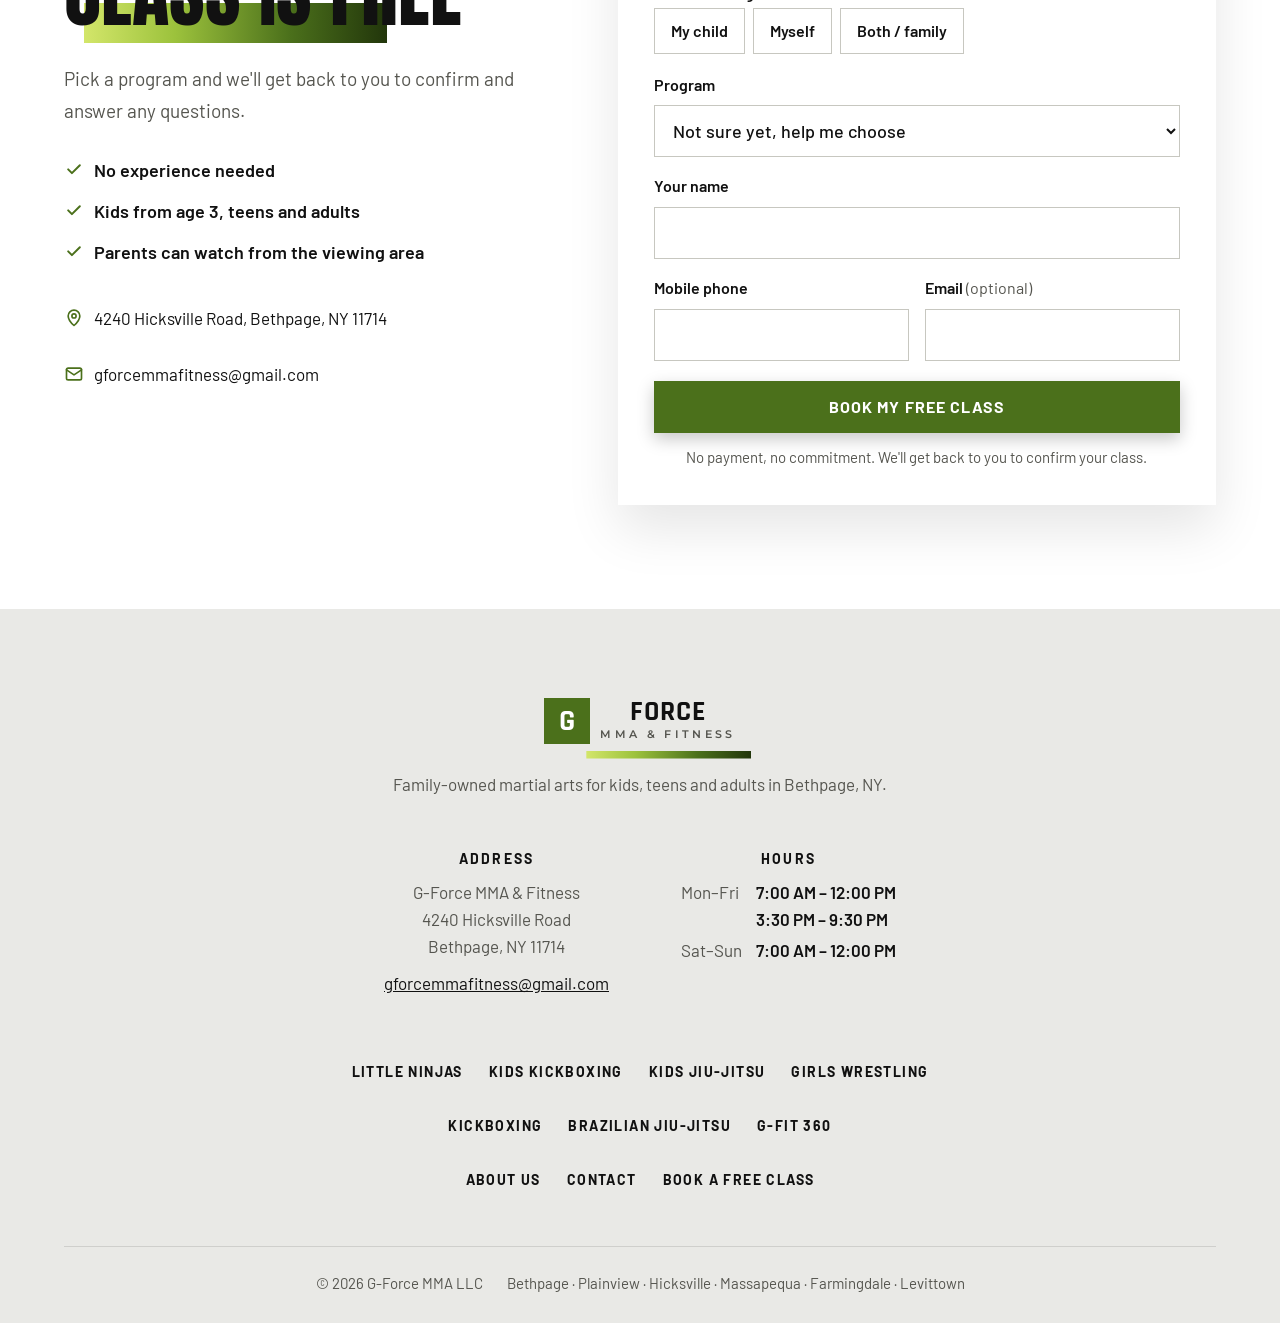
==== commit 81ff40aa: "Open pages to search engines (images blocked); sitemap, robots, 404, favicons, share image" ====
--- a/index.html
+++ b/index.html
@@ -1,12 +1,15 @@
 <!doctype html>
 <html lang="en"><head><meta charset="utf-8"><meta name="viewport" content="width=device-width,initial-scale=1,viewport-fit=cover">
-<meta name="robots" content="noindex,nofollow">
+<meta name="robots" content="index,follow,noimageindex,max-image-preview:none">
 <title>Martial Arts in Bethpage, NY for Kids &amp; Adults | G-Force MMA &amp; Fitness</title>
 <meta name="description" content="Family-owned martial arts in Bethpage, NY. Kids&#x27; classes from age 3, girls&#x27; wrestling, and adult BJJ, kickboxing and G-Fit 360. Your first class is free.">
 <link rel="canonical" href="https://g-forcemma.com/">
 <meta property="og:type" content="website"><meta property="og:site_name" content="G-Force MMA &amp; Fitness">
 <meta property="og:title" content="Martial Arts in Bethpage, NY for Kids &amp; Adults | G-Force MMA &amp; Fitness"><meta property="og:description" content="Family-owned martial arts in Bethpage, NY. Kids&#x27; classes from age 3, girls&#x27; wrestling, and adult BJJ, kickboxing and G-Fit 360. Your first class is free.">
-<meta property="og:url" content="https://g-forcemma.com/"><meta property="og:image" content="https://g-forcemma.com/img/hero-kids-bjj.jpg">
+<meta property="og:url" content="https://g-forcemma.com/"><meta property="og:image" content="https://g-forcemma.com/img/og-image.jpg">
+<meta property="og:image:width" content="1200"><meta property="og:image:height" content="630"><meta property="og:image:alt" content="Adult kickboxing class in G-Force gear at G-Force MMA &amp; Fitness">
+<meta name="twitter:card" content="summary_large_image">
+<link rel="icon" href="favicon.ico" sizes="32x32"><link rel="icon" type="image/png" sizes="192x192" href="img/icon-192.png"><link rel="apple-touch-icon" href="img/apple-touch-icon.png">
 <meta name="theme-color" content="#FFFFFF">
 <link rel="preload" as="image" href="img/hero-family-kids.webp" imagesrcset="img/hero-family-kids-800.webp 800w, img/hero-family-kids.webp 1339w" imagesizes="(max-width: 600px) 34vw, 30vw" fetchpriority="high">
 <link rel="preconnect" href="https://fonts.googleapis.com">
@@ -23,7 +26,7 @@
 };
 window.dataLayer = window.dataLayer || [];
 </script>
-<script type="application/ld+json">{"@context": "https://schema.org", "@type": "SportsActivityLocation", "@id": "https://g-forcemma.com/#business", "name": "G-Force MMA & Fitness", "legalName": "G-Force MMA LLC", "url": "https://g-forcemma.com/", "email": "gforcemmafitness@gmail.com", "address": {"@type": "PostalAddress", "streetAddress": "4240 Hicksville Road", "addressLocality": "Bethpage", "addressRegion": "NY", "postalCode": "11714", "addressCountry": "US"}, "openingHoursSpecification": [{"@type": "OpeningHoursSpecification", "dayOfWeek": ["Monday", "Tuesday", "Wednesday", "Thursday", "Friday"], "opens": "07:00", "closes": "12:00"}, {"@type": "OpeningHoursSpecification", "dayOfWeek": ["Monday", "Tuesday", "Wednesday", "Thursday", "Friday"], "opens": "15:30", "closes": "21:30"}, {"@type": "OpeningHoursSpecification", "dayOfWeek": ["Saturday", "Sunday"], "opens": "07:00", "closes": "12:00"}], "areaServed": ["Bethpage", "Plainview", "Hicksville", "Massapequa", "Farmingdale", "Levittown", "Syosset", "Seaford", "Wantagh", "Jericho"], "image": "https://g-forcemma.com/img/hero-kids-bjj.jpg", "description": "Family-owned martial arts in Bethpage, NY. Kids' classes from age 3, girls' wrestling, and adult BJJ, kickboxing and G-Fit 360. Your first class is free."}</script>
+<script type="application/ld+json">{"@context": "https://schema.org", "@type": "SportsActivityLocation", "@id": "https://g-forcemma.com/#business", "name": "G-Force MMA & Fitness", "legalName": "G-Force MMA LLC", "url": "https://g-forcemma.com/", "email": "gforcemmafitness@gmail.com", "address": {"@type": "PostalAddress", "streetAddress": "4240 Hicksville Road", "addressLocality": "Bethpage", "addressRegion": "NY", "postalCode": "11714", "addressCountry": "US"}, "openingHoursSpecification": [{"@type": "OpeningHoursSpecification", "dayOfWeek": ["Monday", "Tuesday", "Wednesday", "Thursday", "Friday"], "opens": "07:00", "closes": "12:00"}, {"@type": "OpeningHoursSpecification", "dayOfWeek": ["Monday", "Tuesday", "Wednesday", "Thursday", "Friday"], "opens": "15:30", "closes": "21:30"}, {"@type": "OpeningHoursSpecification", "dayOfWeek": ["Saturday", "Sunday"], "opens": "07:00", "closes": "12:00"}], "areaServed": ["Bethpage", "Plainview", "Hicksville", "Massapequa", "Farmingdale", "Levittown", "Syosset", "Seaford", "Wantagh", "Jericho"], "image": "https://g-forcemma.com/img/og-image.jpg", "hasMap": "https://www.google.com/maps/search/?api=1&query=4240+Hicksville+Road+Bethpage+NY+11714", "description": "Family-owned martial arts in Bethpage, NY. Kids' classes from age 3, girls' wrestling, and adult BJJ, kickboxing and G-Fit 360. Your first class is free."}</script>
 </head><body>
 <a class="skip" href="#top">Skip to content</a>
 <svg width="0" height="0" style="position:absolute" aria-hidden="true">
@@ -55,13 +58,13 @@
 </svg>
 <header class="hdr">
   <div class="wrap">
-    <a class="logo" href="index.html" aria-label="G-Force MMA &amp; Fitness home"><span class="g" aria-hidden="true">G</span><span class="wm"><b>FORCE</b><small>MMA &amp; FITNESS</small></span></a>
+    <a class="logo" href="./" aria-label="G-Force MMA &amp; Fitness home"><span class="g" aria-hidden="true">G</span><span class="wm"><b>FORCE</b><small>MMA &amp; FITNESS</small></span></a>
     <a class="btn btn-primary btn-sm hdr-cta" href="#book">Book a Free Class</a>
     <button class="menu-btn" type="button" aria-expanded="false" aria-controls="mainnav" id="menuBtn"><span class="mb-t">Menu</span><span class="mb-i" aria-hidden="true"><i></i><i></i><i></i></span></button>
   </div>
   <nav class="nav" aria-label="Main" id="mainnav">
     <div class="wrap">
-      <div class="nav-cols"><div class="nav-col"><p class="nav-h">Kids &amp; Teens</p><a href="little-ninjas.html">Little Ninjas</a><a href="kids-kickboxing.html">Kids Kickboxing</a><a href="kids-jiu-jitsu.html">Kids Jiu-Jitsu</a><a href="girls-wrestling.html">Girls Wrestling</a></div><div class="nav-col"><p class="nav-h">Adults</p><a href="kickboxing.html">Kickboxing</a><a href="jiu-jitsu.html">Brazilian Jiu-Jitsu</a><a href="g-fit-360.html">G-Fit 360</a></div><div class="nav-col"><p class="nav-h">G-Force</p><a href="index.html" aria-current="page">Home</a><a href="about.html">About Us</a><a href="contact.html">Contact</a></div></div>
+      <div class="nav-cols"><div class="nav-col"><p class="nav-h">Kids &amp; Teens</p><a href="little-ninjas.html">Little Ninjas</a><a href="kids-kickboxing.html">Kids Kickboxing</a><a href="kids-jiu-jitsu.html">Kids Jiu-Jitsu</a><a href="girls-wrestling.html">Girls Wrestling</a></div><div class="nav-col"><p class="nav-h">Adults</p><a href="kickboxing.html">Kickboxing</a><a href="jiu-jitsu.html">Brazilian Jiu-Jitsu</a><a href="g-fit-360.html">G-Fit 360</a></div><div class="nav-col"><p class="nav-h">G-Force</p><a href="./" aria-current="page">Home</a><a href="about.html">About Us</a><a href="contact.html">Contact</a></div></div>
       <div class="nav-foot"><p>4240 Hicksville Road, Bethpage, NY 11714</p><a class="btn btn-primary" href="#book">Book a Free Class</a></div>
     </div>
   </nav>
@@ -264,7 +267,7 @@
 </main>
 <footer class="foot">
   <div class="wrap">
-    <div class="foot-logo"><a class="logo" href="index.html" aria-label="G-Force MMA &amp; Fitness home"><span class="g" aria-hidden="true">G</span><span class="wm"><b>FORCE</b><small>MMA &amp; FITNESS</small></span></a></div>
+    <div class="foot-logo"><a class="logo" href="./" aria-label="G-Force MMA &amp; Fitness home"><span class="g" aria-hidden="true">G</span><span class="wm"><b>FORCE</b><small>MMA &amp; FITNESS</small></span></a></div>
     <p class="foot-tag">Family-owned martial arts for kids, teens and adults in Bethpage, NY.</p>
     <div class="foot-cols">
       <div><h4>Address</h4><p>G-Force MMA &amp; Fitness<br>4240 Hicksville Road<br>Bethpage, NY 11714</p><p><a href="mailto:gforcemmafitness@gmail.com">gforcemmafitness@gmail.com</a></p></div>
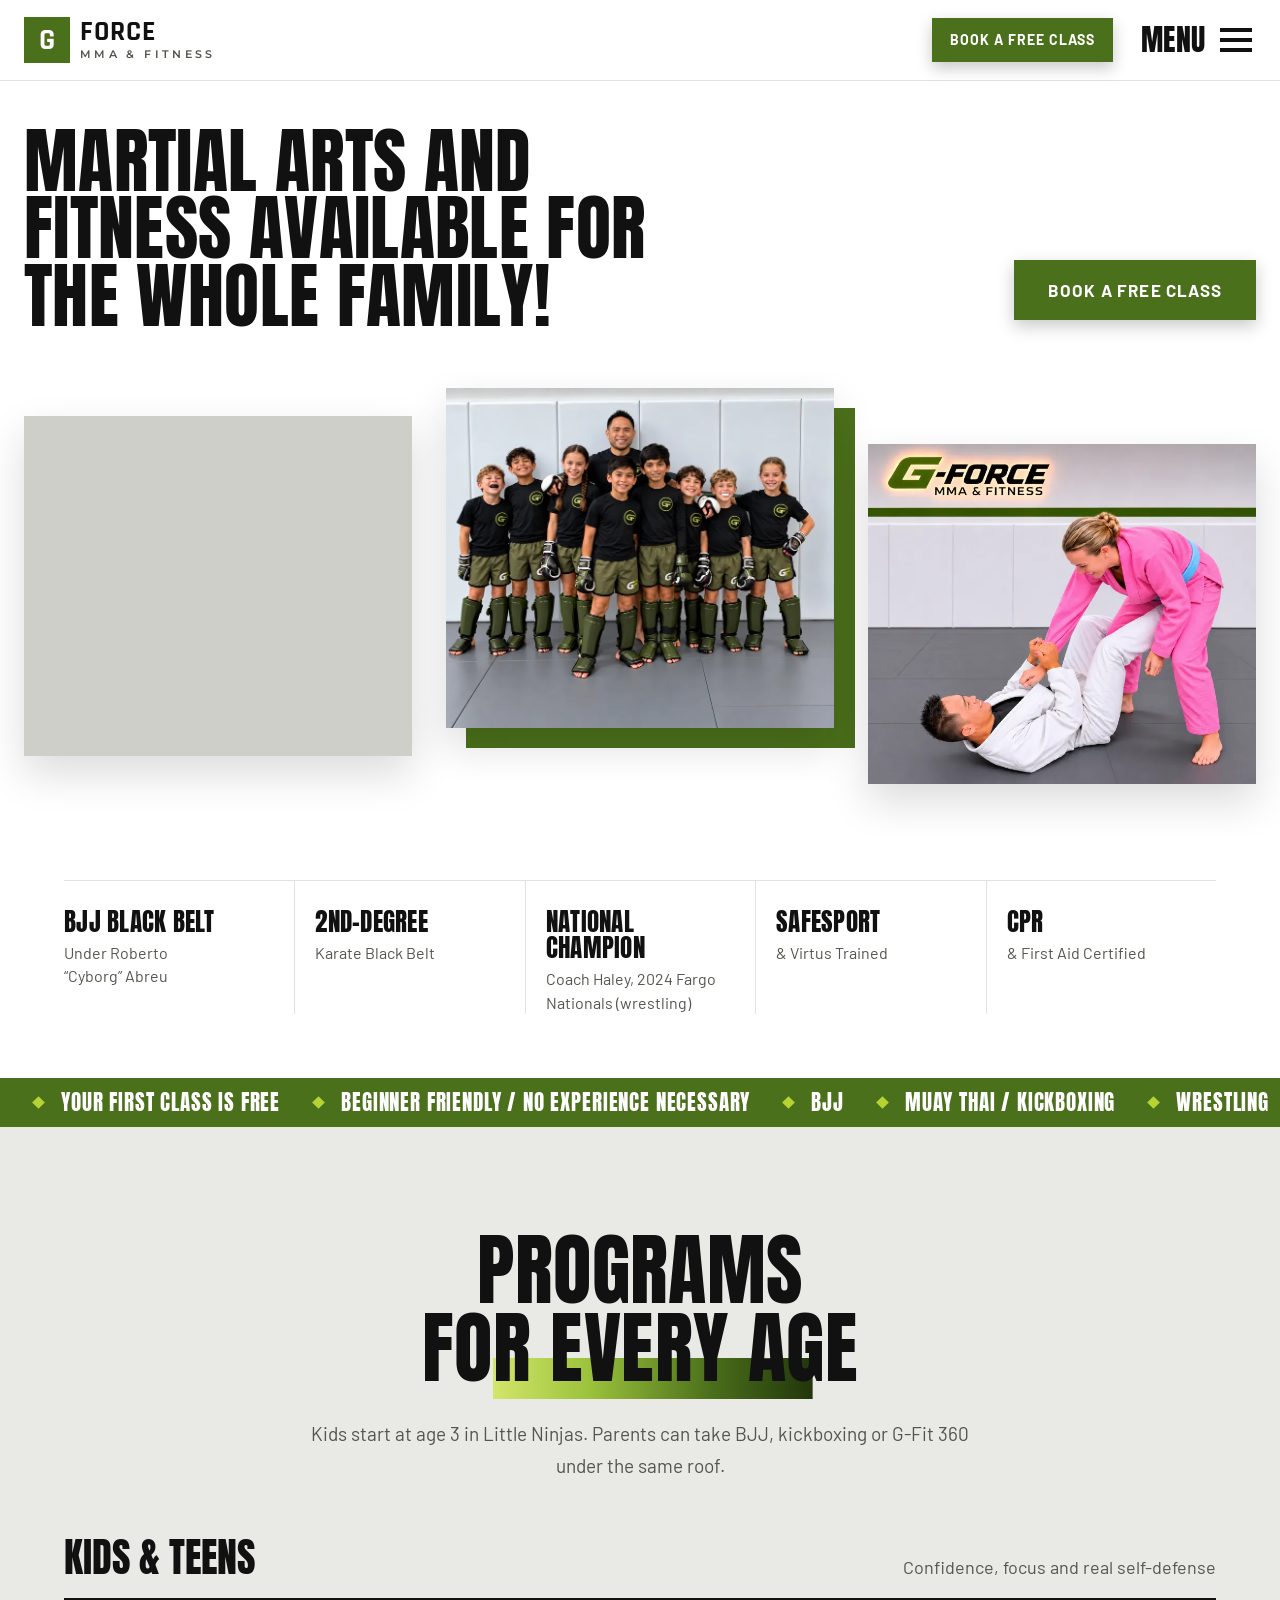
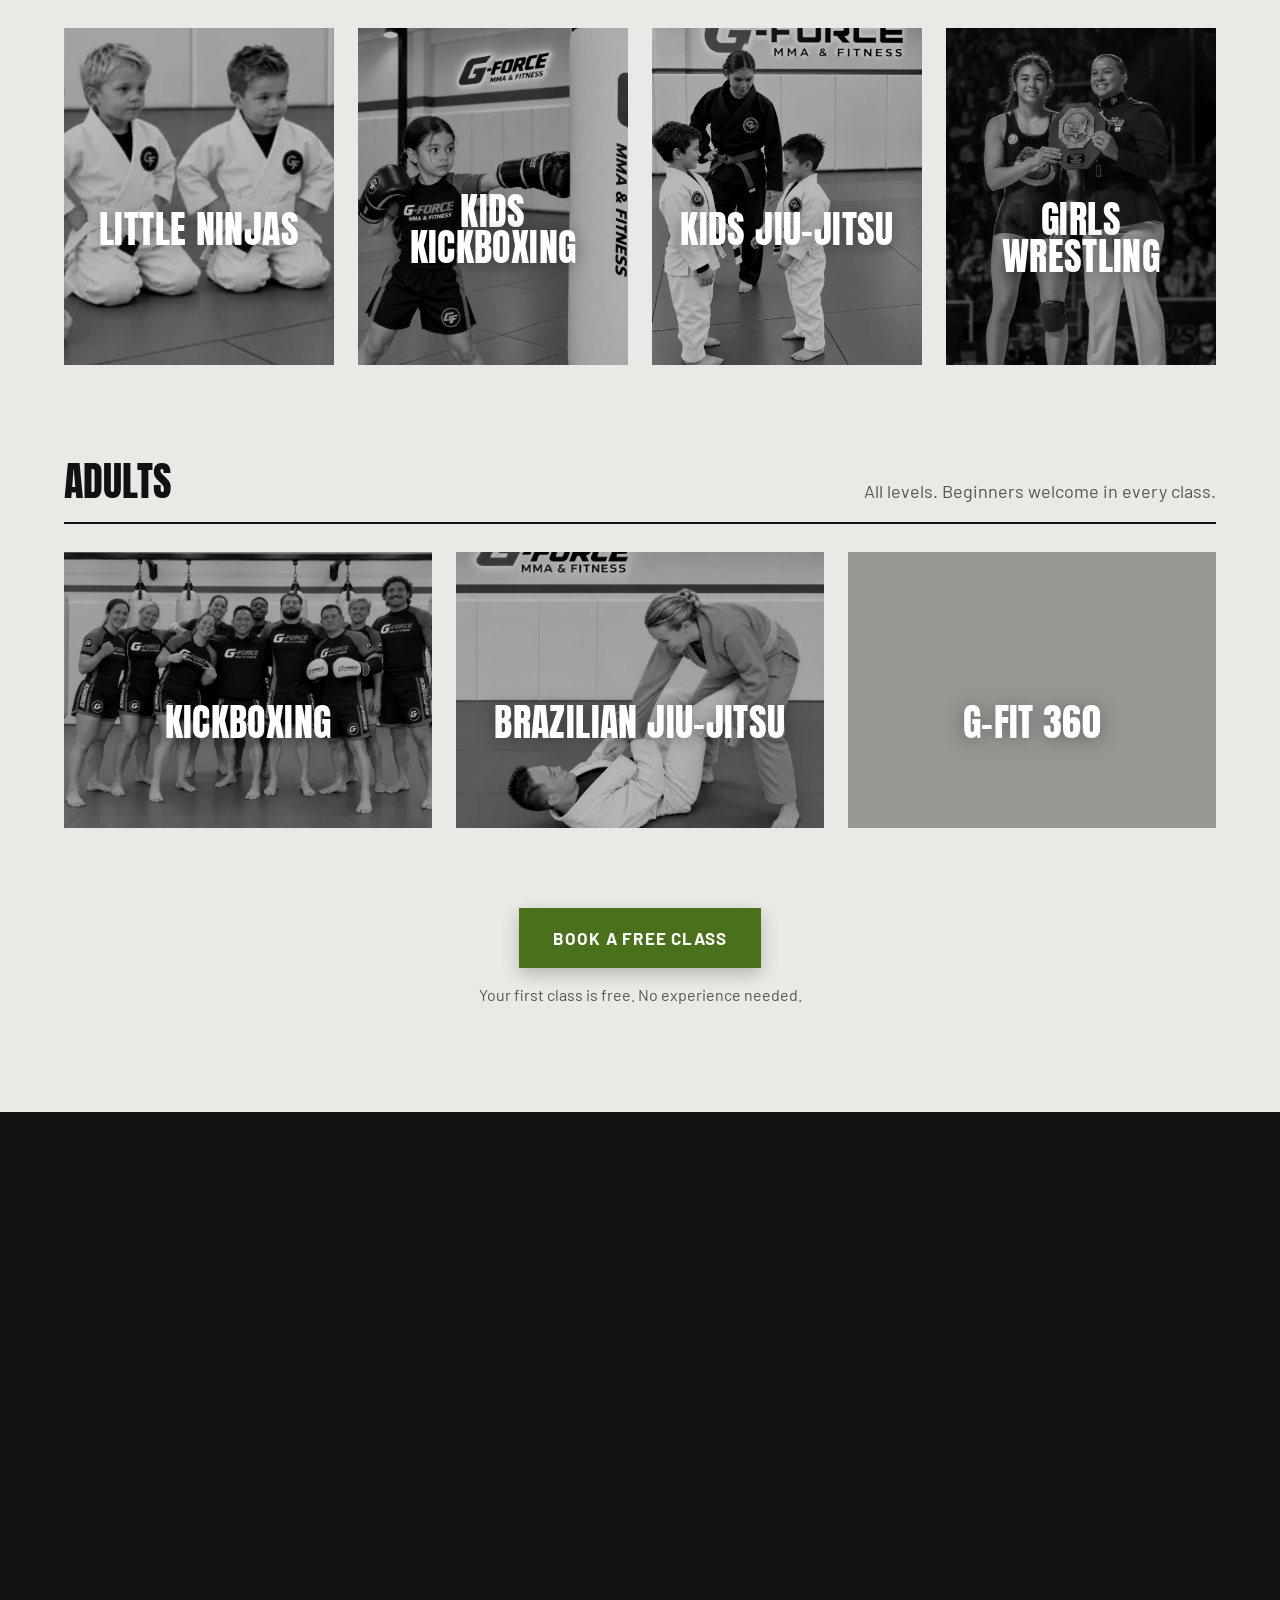
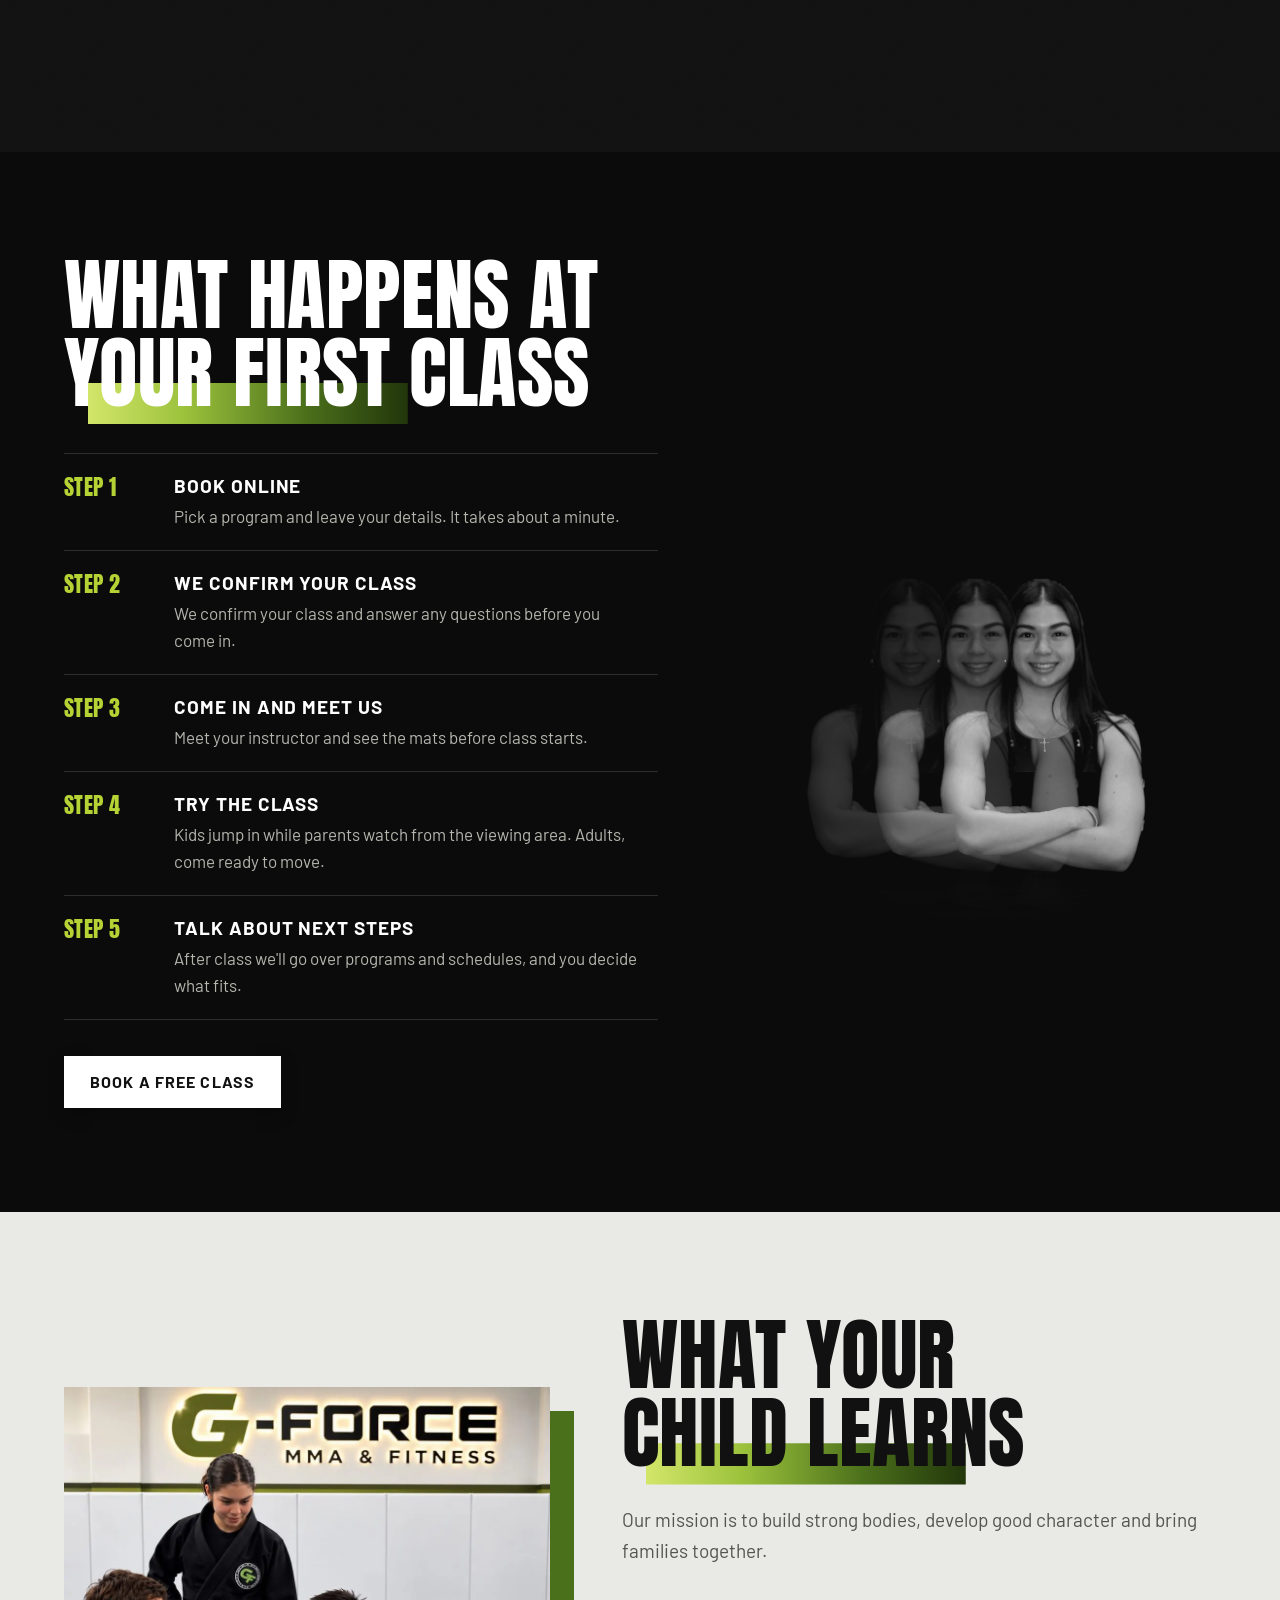
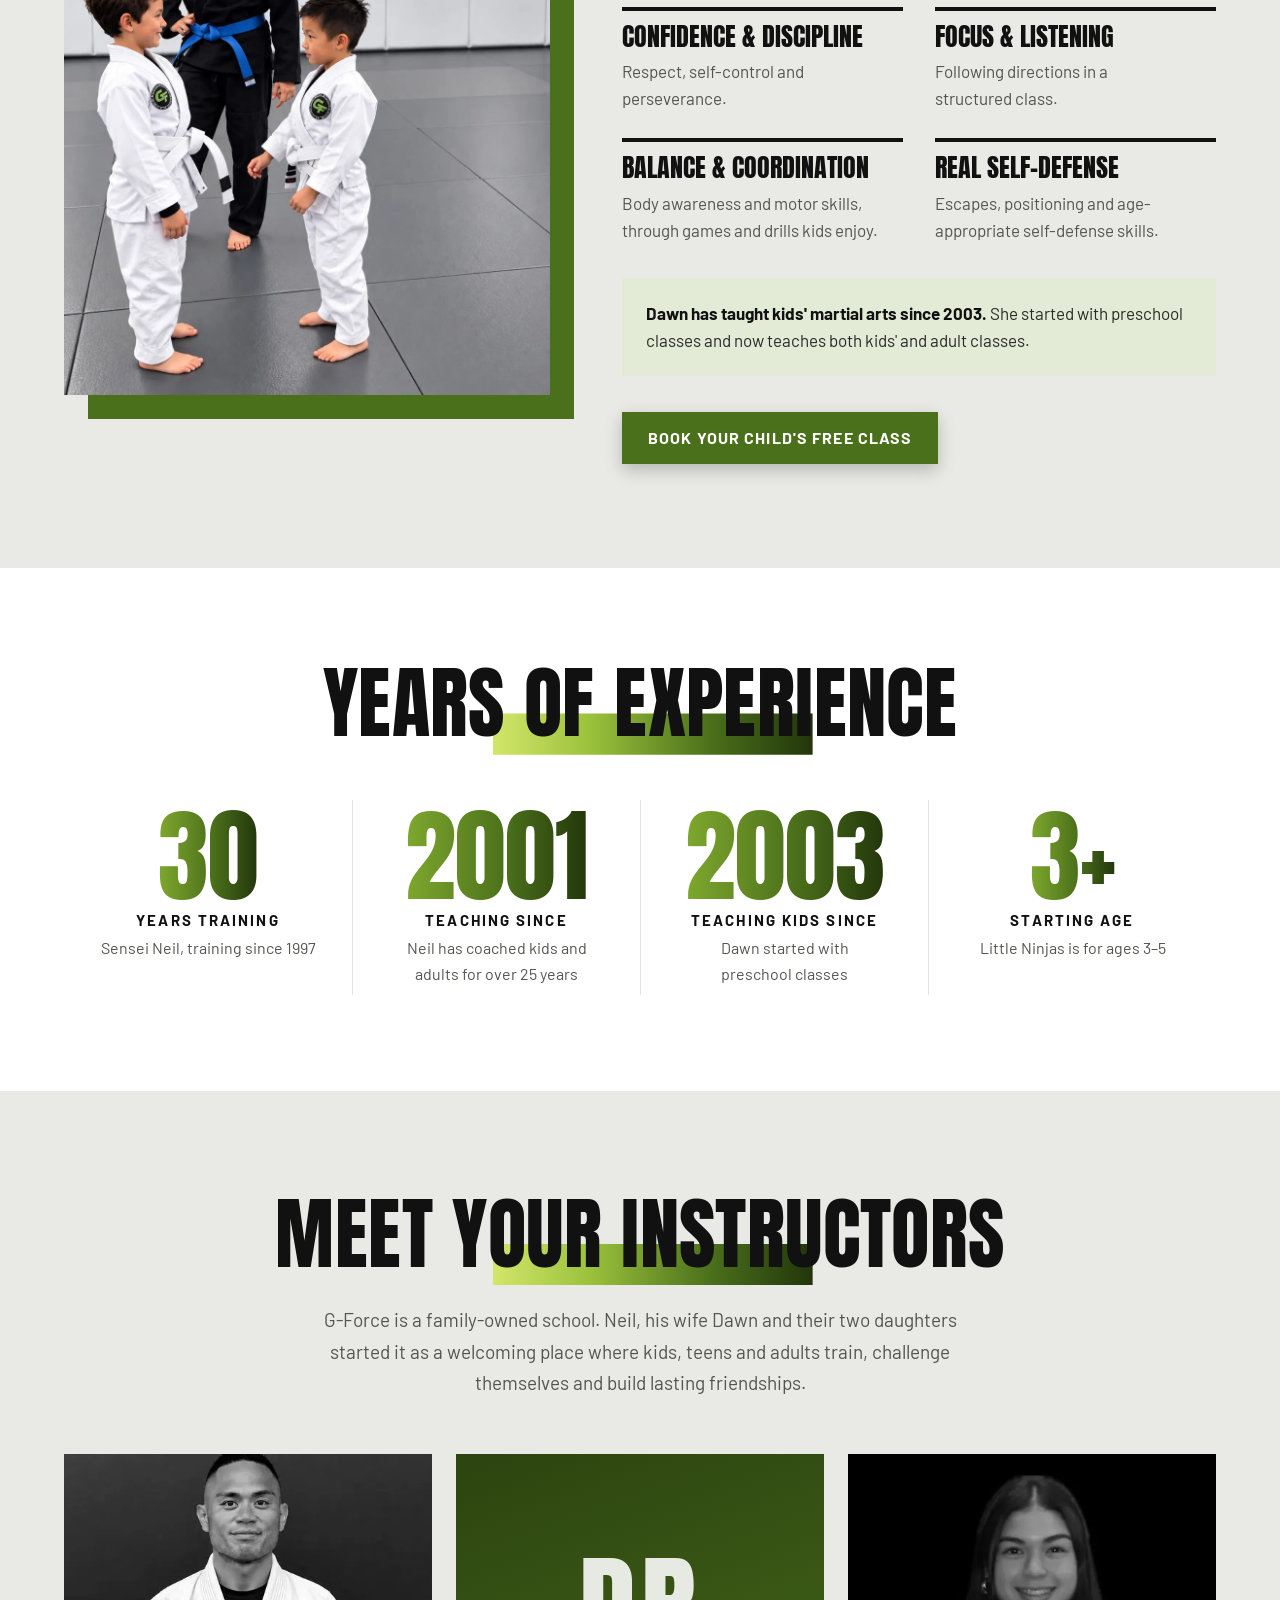
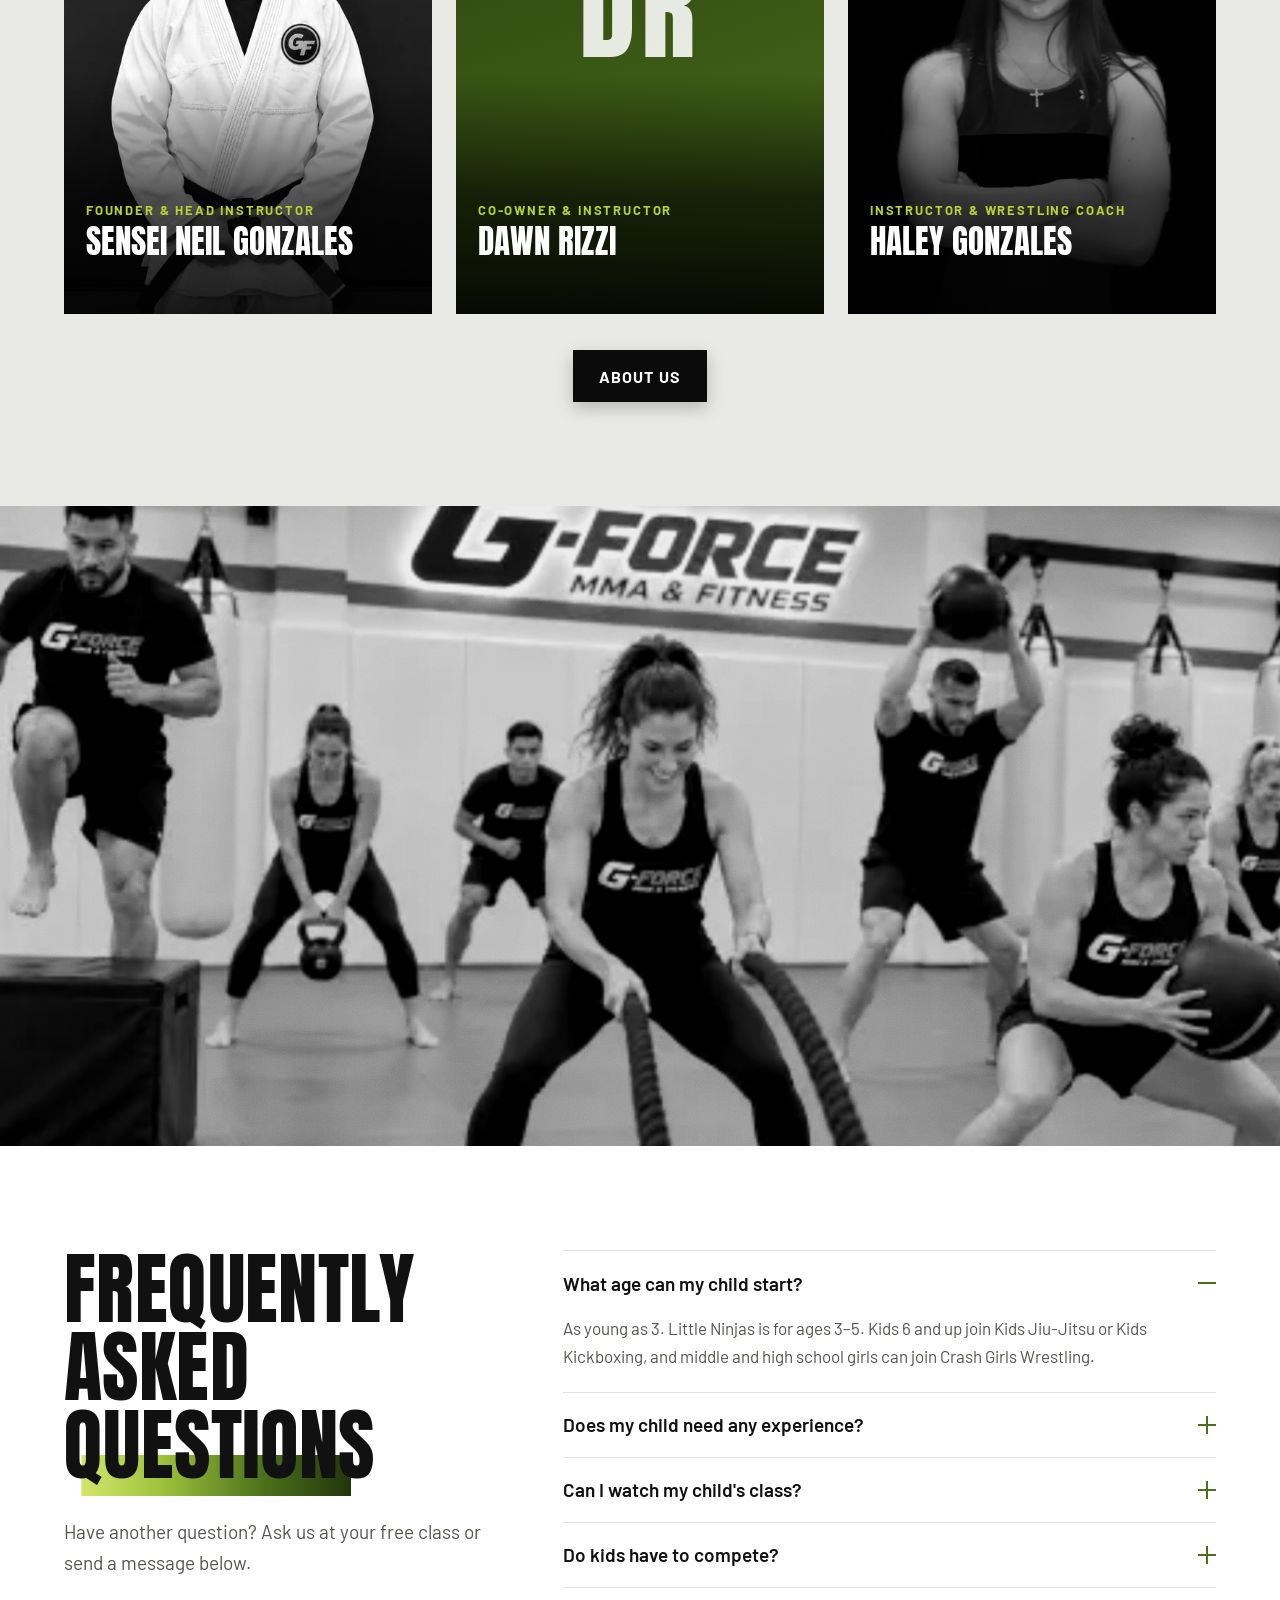
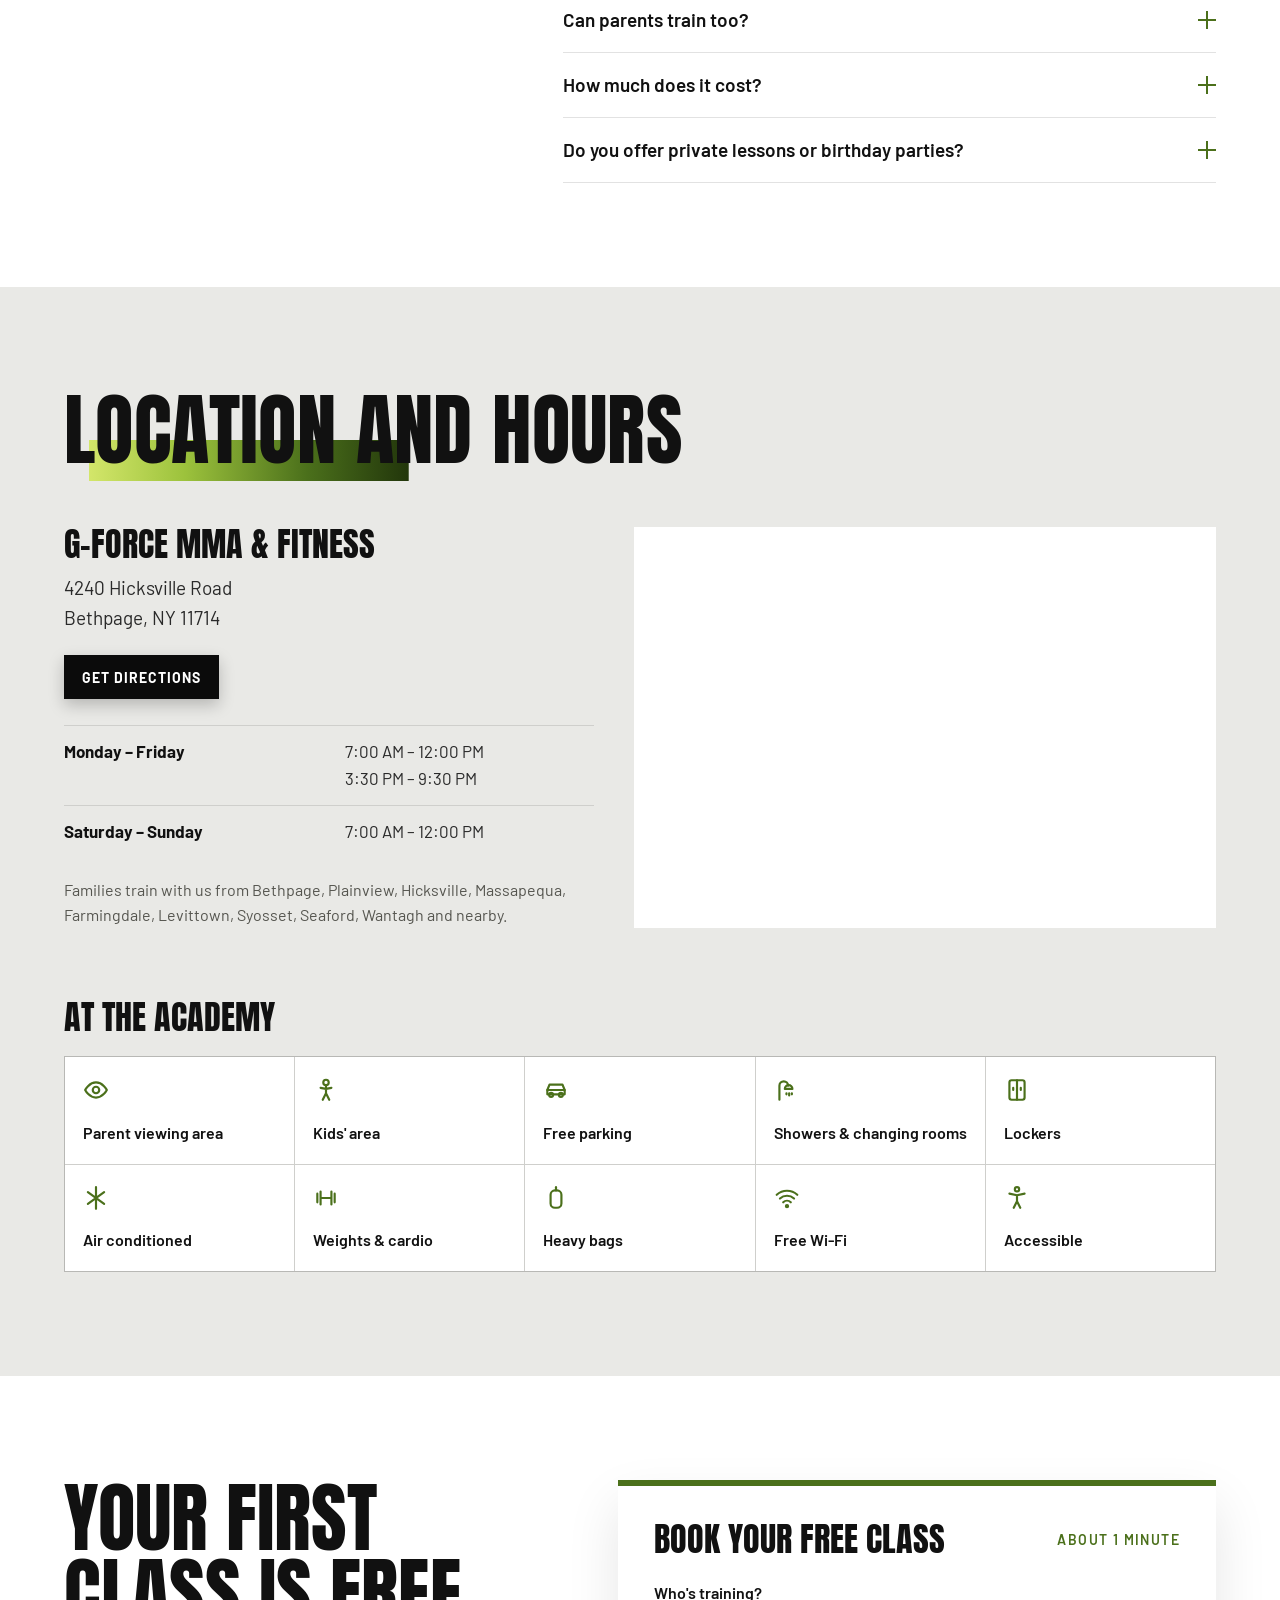
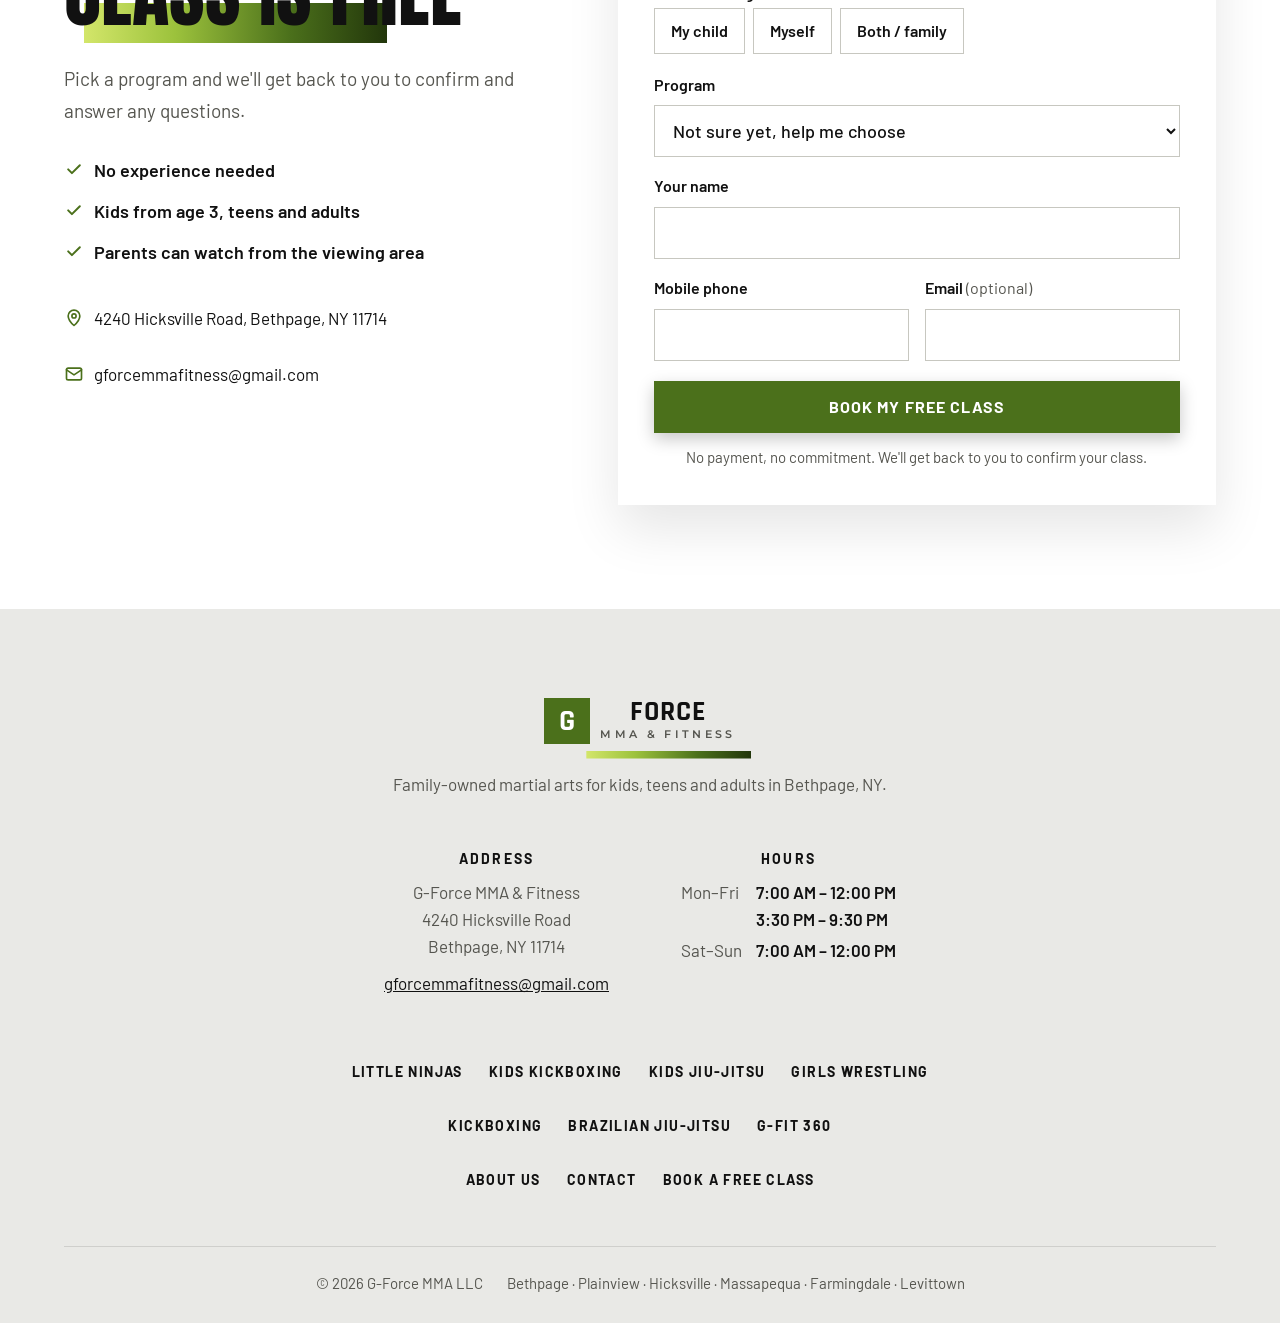
==== commit 21709bfa: "Phone layout: full-screen photo hero, tall title-only program cards" ====
--- a/index.html
+++ b/index.html
@@ -72,6 +72,7 @@
 <main id="top">
 
 <section class="z2-hero z3-hero" aria-labelledby="h1">
+  <div class="z3-hero-bg" aria-hidden="true"><picture><source media="(max-width: 700px)" type="image/webp" srcset="img/hero-family-kids-800.webp 800w, img/hero-family-kids.webp 1339w" sizes="200vw"><img src="[data-uri]" alt="" decoding="async"></picture></div>
   <div class="wrap z3-hero-in">
     <div class="z3-hero-top">
       <h1 id="h1">Martial Arts and Fitness available for the Whole Family!</h1>
--- a/site.css
+++ b/site.css
@@ -860,6 +860,42 @@
 /* Real map (replaced the drawn stand-in on 2026-11-09) */
 .map iframe{position:absolute;inset:0;width:100%;height:100%;border:0;filter:grayscale(.35)}
 
+/* ===== Zen 3.0 phone layout, matched to fenriz-gym.com on a phone (2026-11-09) =====
+   Hero: one full-screen black-and-white photo behind the headline, a green tint band on the right and the
+   brand gradient strip along the bottom. Program cards: narrow, tall, centred, black and white, title only. */
+.z3-hero-bg{display:none}
+@media (max-width:700px){
+  .z3-hero{position:relative;padding:0;background:#000;overflow:hidden;isolation:isolate}
+  .z3-hero-bg{display:block;position:absolute;inset:0;z-index:-1}
+  .z3-hero-bg picture,.z3-hero-bg img{display:block;width:100%;height:100%}
+  .z3-hero-bg img{object-fit:cover;object-position:50% 12%;filter:grayscale(1) contrast(1.15) brightness(.8)}
+  .z3-hero-bg::before{content:"";position:absolute;z-index:1;inset:0 0 0 70%;background:linear-gradient(180deg,#B5D334 0%,#4B701B 70%,#1E3008 100%);mix-blend-mode:multiply;opacity:.95}
+  .z3-hero-bg::after{content:"";position:absolute;z-index:2;inset:0;background:linear-gradient(to top,rgba(0,0,0,.92) 0,rgba(0,0,0,.72) 38%,rgba(0,0,0,.1) 62%,rgba(0,0,0,0) 100%)}
+  .z3-hero-in{display:flex;flex-direction:column;justify-content:flex-end;min-height:calc(100svh - 68px - 76px);padding-top:120px;padding-bottom:36px}
+  .z3-hero .z3-hero-top{display:block}
+  .z3-hero h1{color:#fff;font-size:clamp(44px,13vw,60px);line-height:1;max-width:none}
+  .z3-hero .z3-hero-top .btn{display:flex;width:fit-content;margin:32px auto 0;background:#fff;color:var(--ink);--btn-fill:var(--lime)}
+  .z3-hero .z3-hero-top .btn:hover{background:#fff}
+  .z3-hero-cards{display:none}
+  .z3-hero::after{content:"";position:absolute;left:0;right:0;bottom:0;height:28px;background:var(--bar)}
+  .z3-hero-in{padding-bottom:56px}
+  .z3-hero .z3-hero-top .btn{margin-top:26px}
+  html.motion .z3-hero h1 .hc{color:#fff}
+
+  .progs.g4,.progs.g3{grid-template-columns:minmax(0,1fr);justify-items:center;row-gap:22px}
+  .prog{width:70%;max-width:300px}
+  .tile,.progs.g3 .tile{aspect-ratio:272/415;box-shadow:0 14px 30px rgba(0,0,0,.18)}
+  .tile img{filter:grayscale(1) contrast(1.1);transform:none}
+  .tile .photo::before{background:rgba(0,0,0,.18)}
+  .tile-c{justify-content:flex-end;padding:16px 16px 22px}
+  .tile .photo::after{content:"";position:absolute;inset:50% 0 0;z-index:1;opacity:1;mix-blend-mode:normal;background:linear-gradient(to top,rgba(0,0,0,.7),rgba(0,0,0,0))}
+  .tile-m,.tile-go{display:none}
+  .tile-c,.tile:hover .tile-c{transform:none!important}
+  .tile:hover .photo::after{opacity:1}
+  .tile-t{font-size:clamp(38px,12vw,50px);line-height:.95;text-shadow:0 2px 20px rgba(0,0,0,.45)}
+  .group-h{justify-content:center;text-align:center;flex-direction:column;align-items:center;gap:6px}
+}
+
 /* live build: monogram tile where a photo is still missing (Dawn) */
 .photo.need{background:linear-gradient(160deg,#2C4410 0%,#4B701B 100%)}
 .ph-name{font:400 clamp(72px,9vw,140px)/1 var(--f-display);letter-spacing:.04em;color:rgba(255,255,255,.88);text-align:center;padding:16px}
